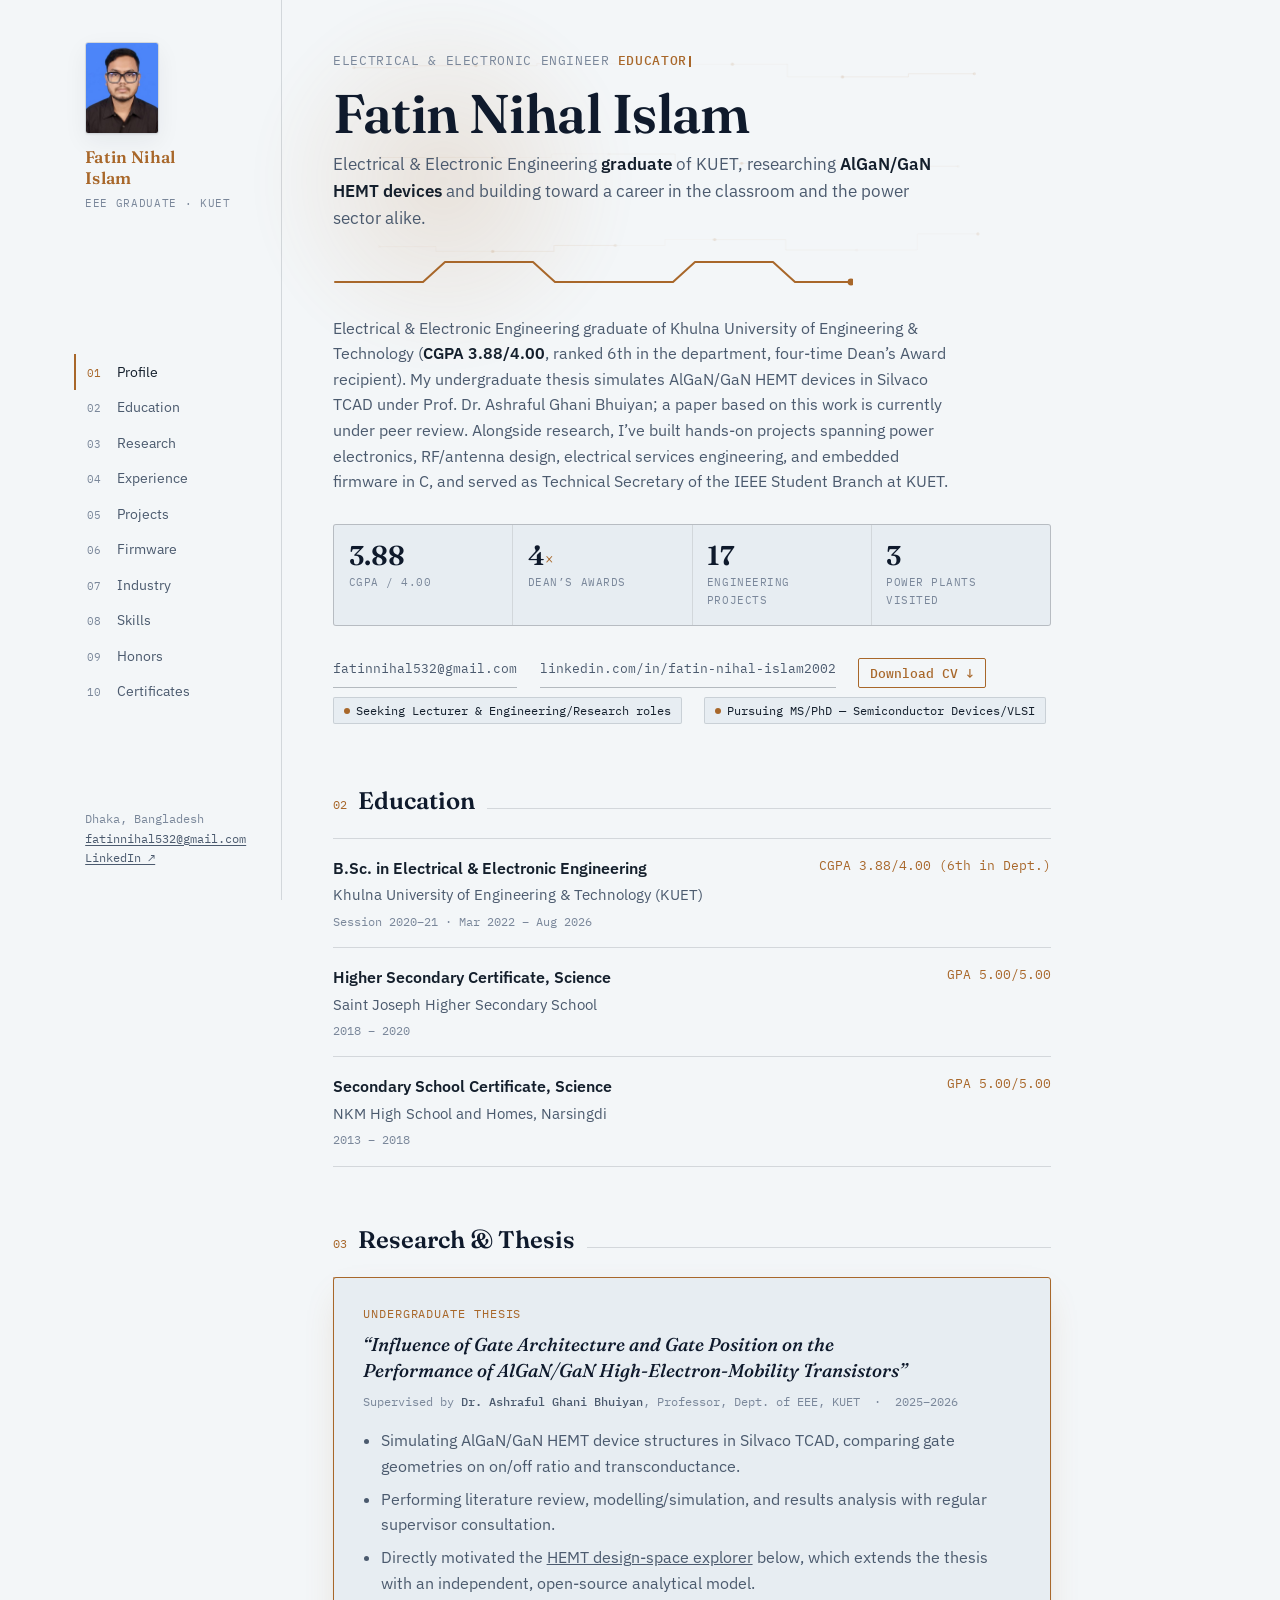
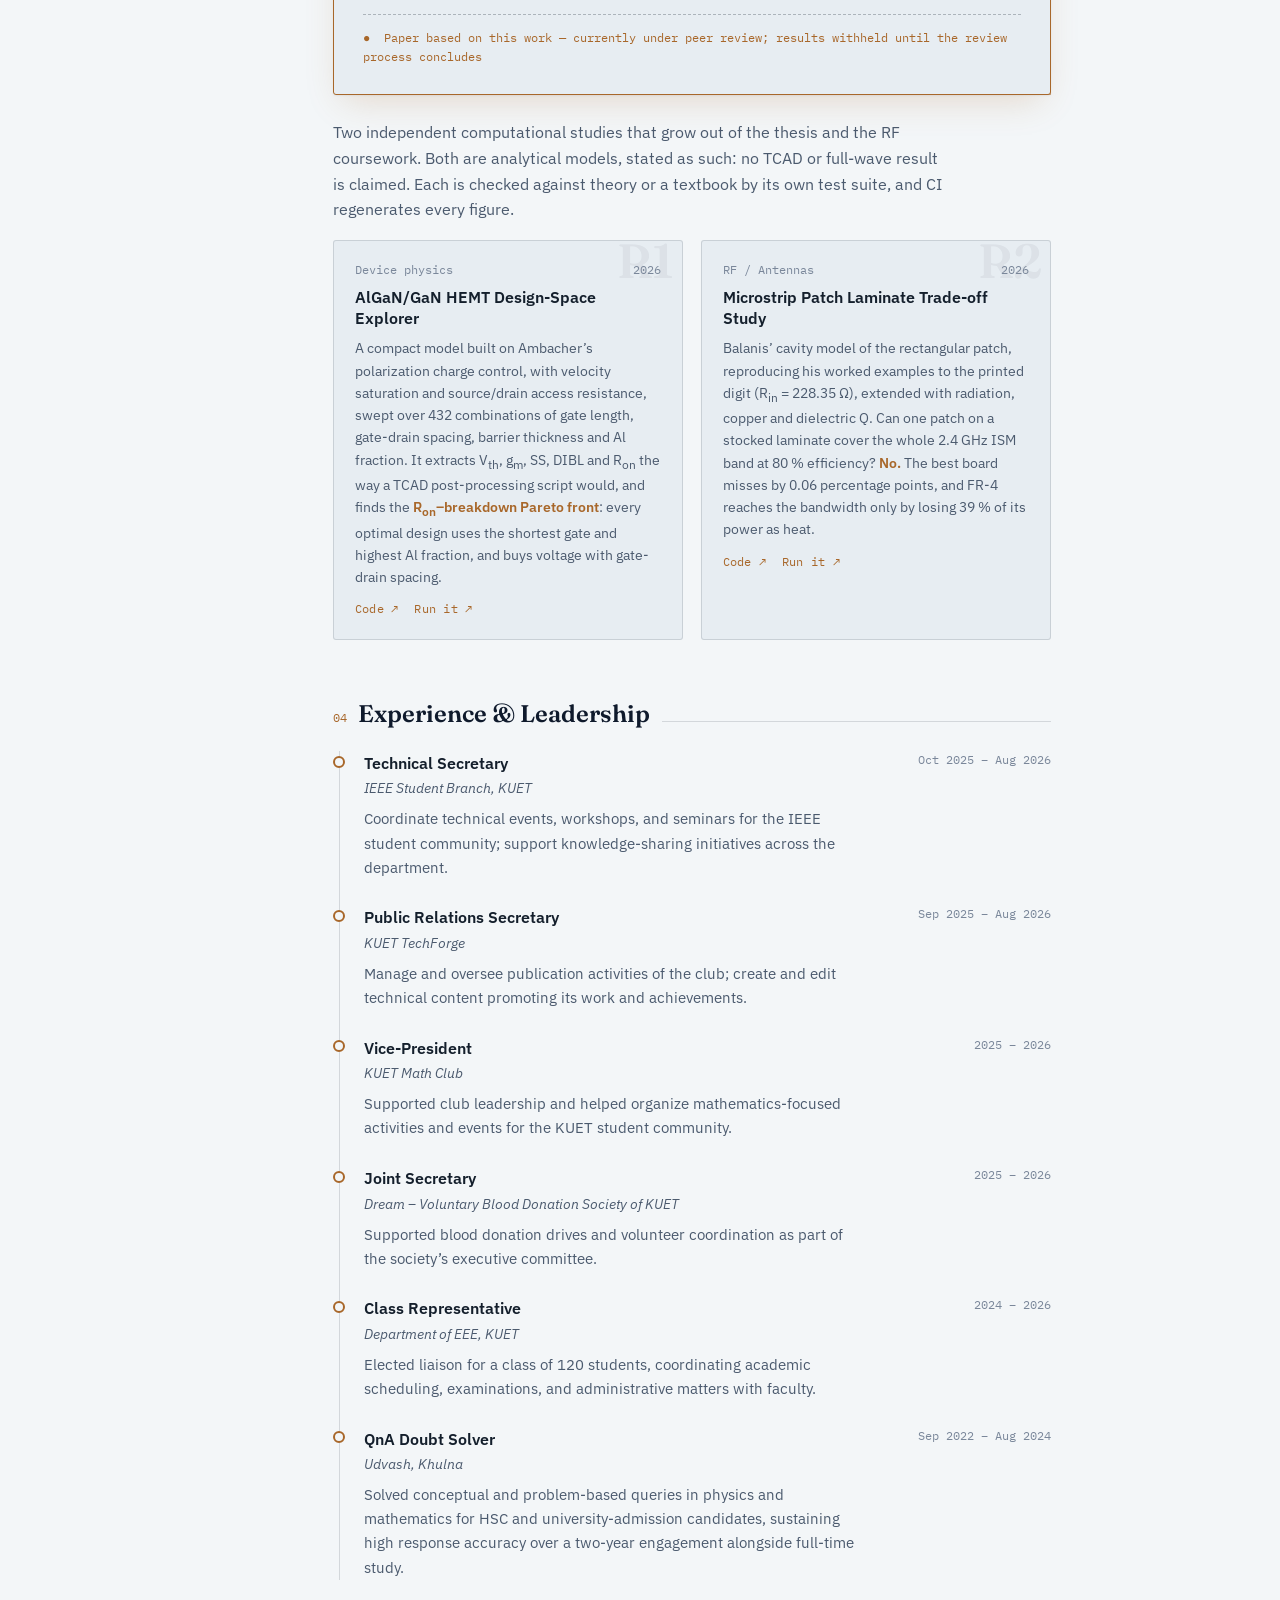
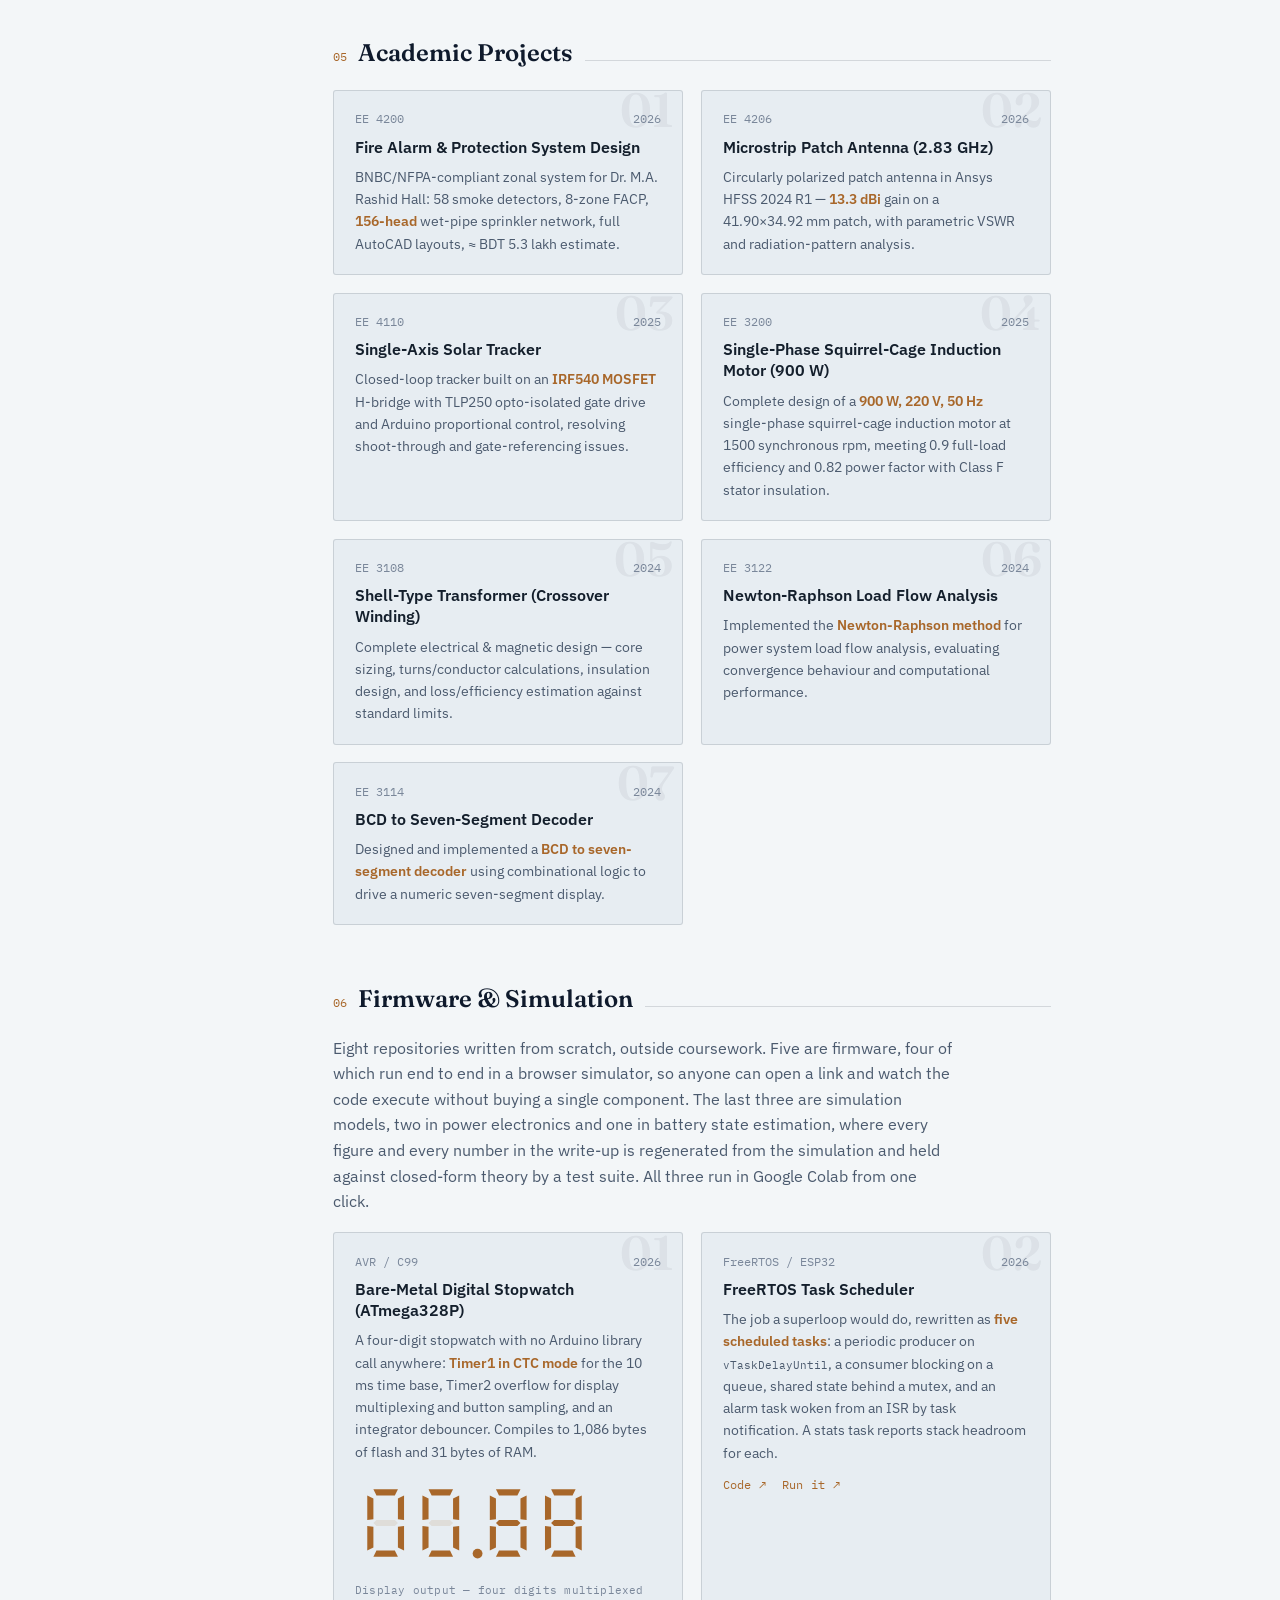
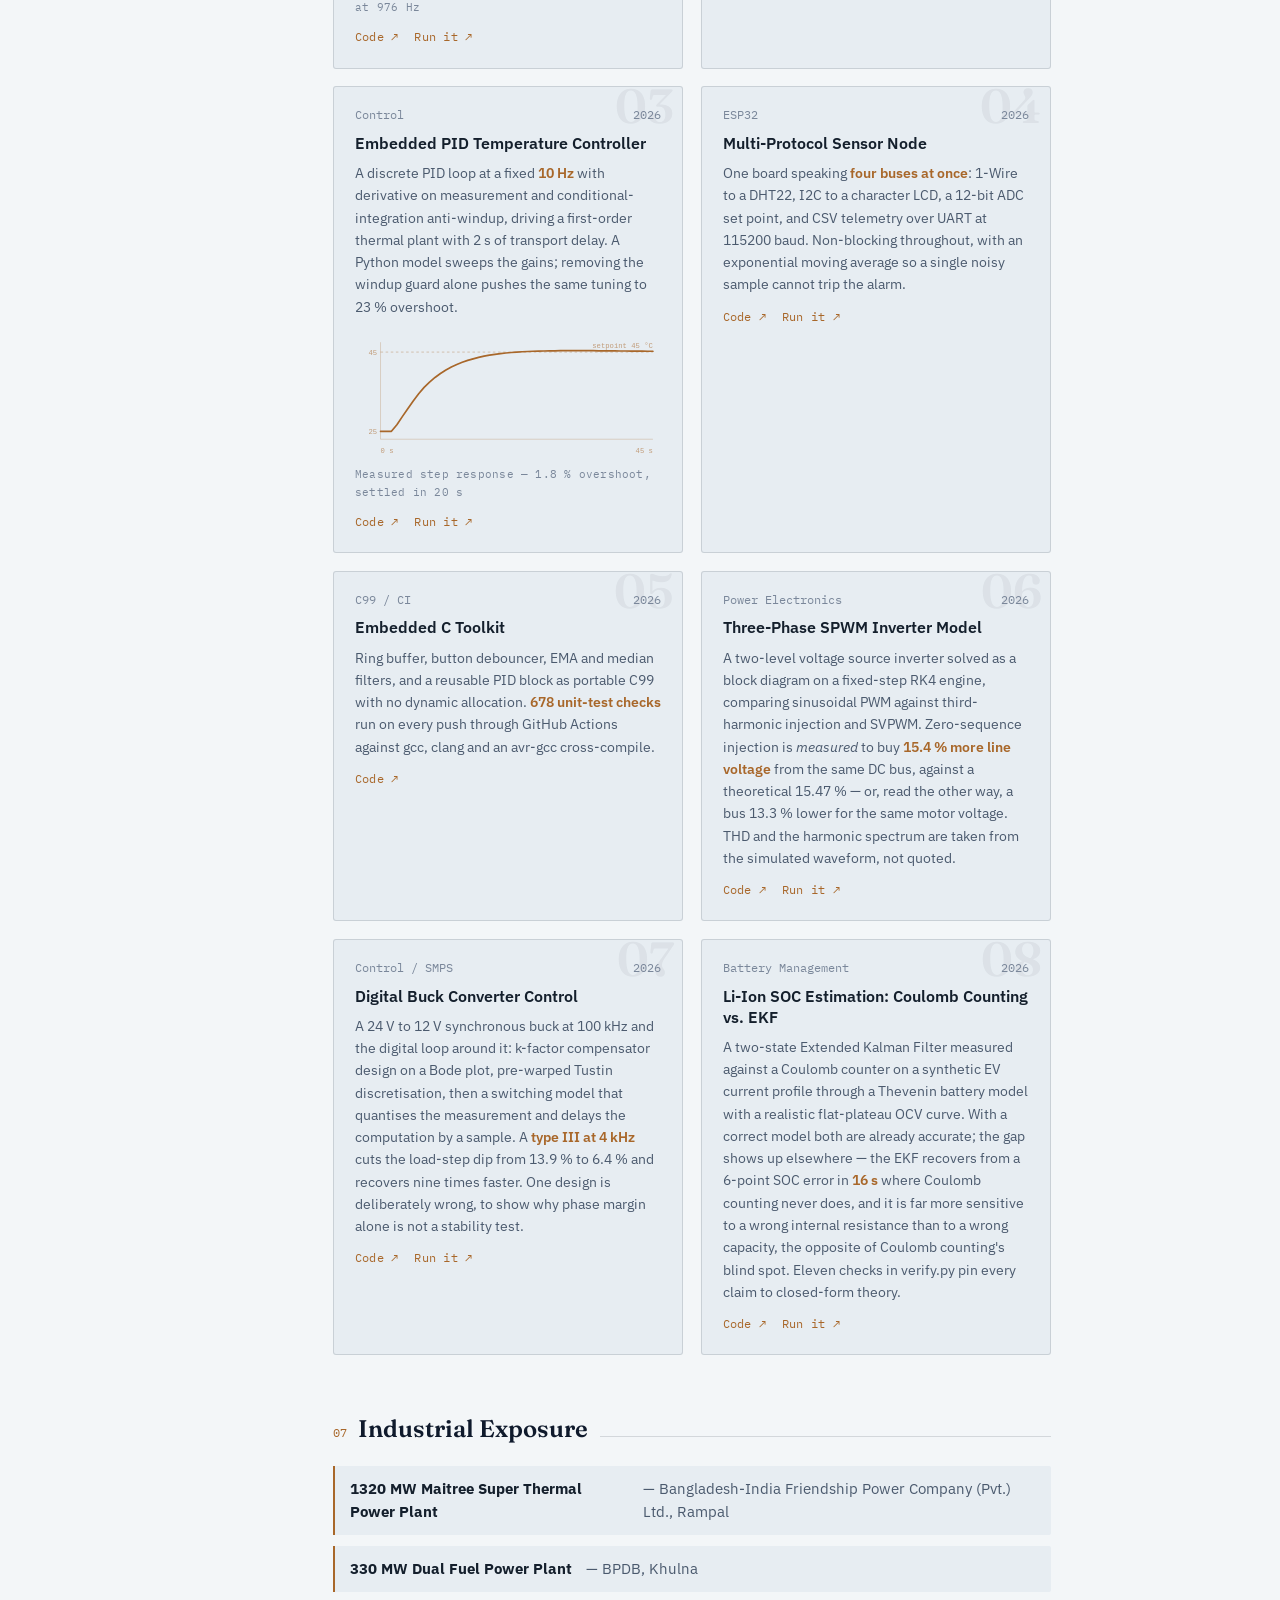
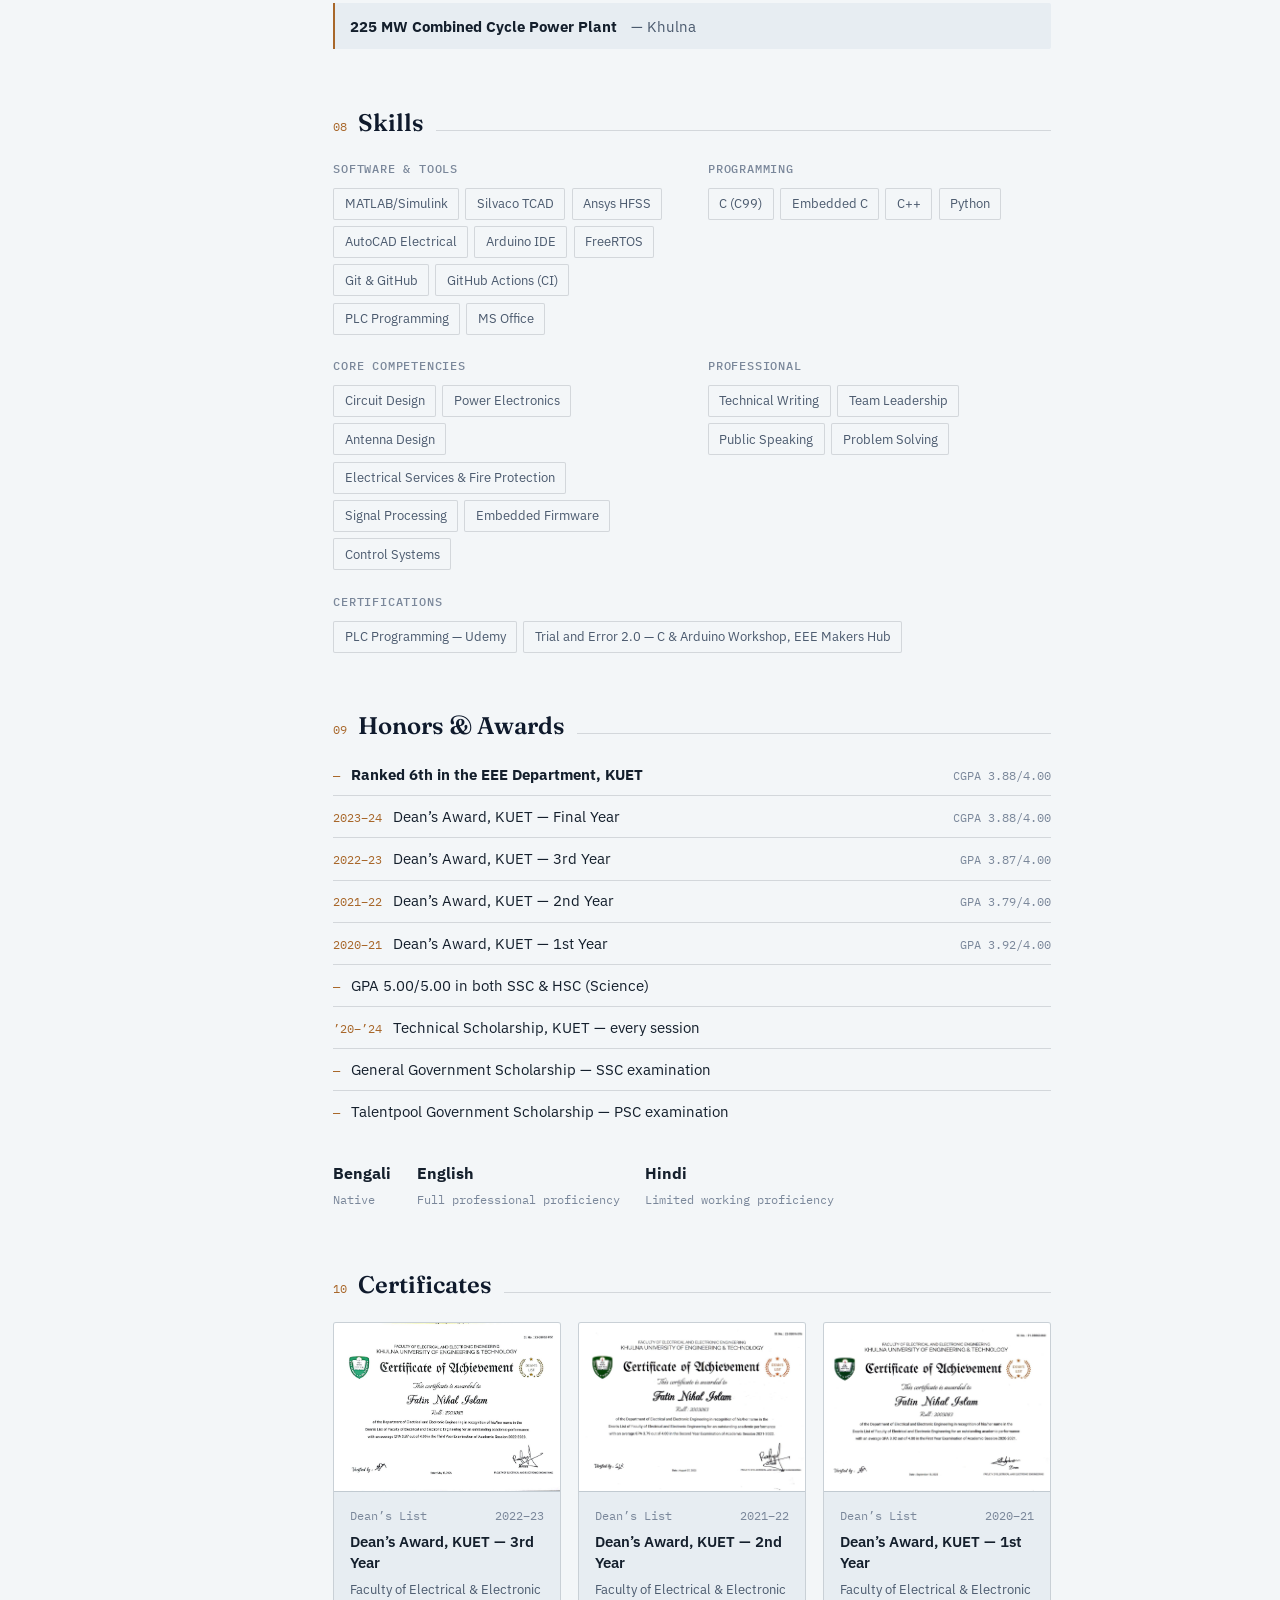
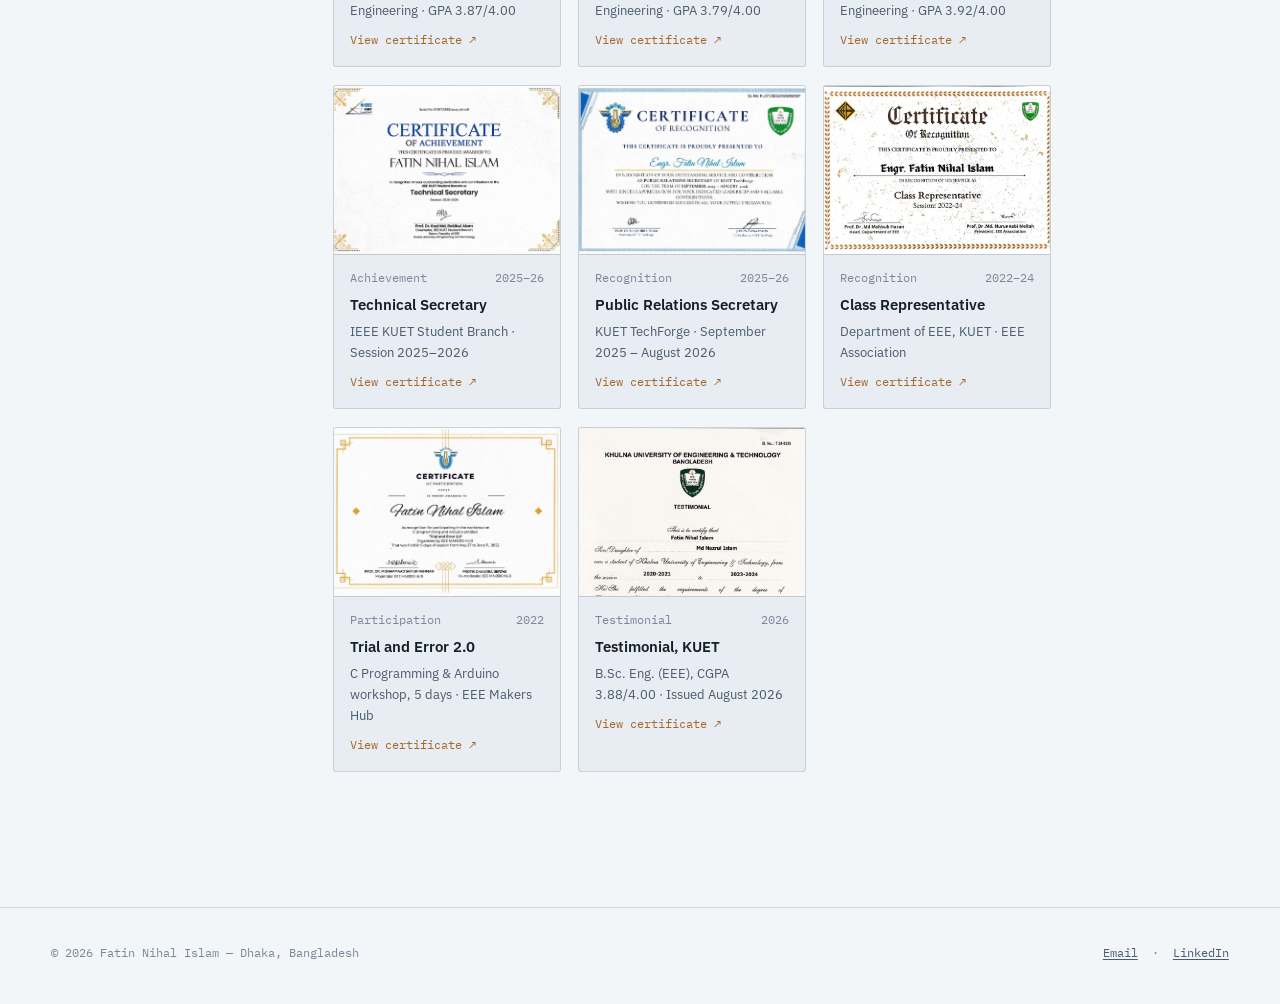
==== index.html @ 76b2b020 "Add files via upload" ====
<!DOCTYPE html>
<html lang="en">
<head>
<meta charset="utf-8">
<meta name="viewport" content="width=device-width, initial-scale=1">
<title>Fatin Nihal Islam</title>
<meta name="description" content="Fatin Nihal Islam — Electrical &amp; Electronic Engineering graduate, KUET. AlGaN/GaN HEMT research, power electronics and RF projects.">
<meta name="author" content="Fatin Nihal Islam">
<meta property="og:title" content="Fatin Nihal Islam">
<meta property="og:description" content="EEE graduate, KUET — AlGaN/GaN HEMT research, power electronics and RF projects.">
<meta property="og:type" content="profile">
<meta property="og:image" content="https://fatinnihal532-hub.github.io/assets/og-image.png">
<meta property="og:image:width" content="1200">
<meta property="og:image:height" content="630">
<meta property="og:url" content="https://fatinnihal532-hub.github.io/">
<meta name="twitter:card" content="summary_large_image">
<meta name="twitter:title" content="Fatin Nihal Islam">
<meta name="twitter:description" content="EEE graduate, KUET — AlGaN/GaN HEMT research, power electronics and RF projects.">
<meta name="twitter:image" content="https://fatinnihal532-hub.github.io/assets/og-image.png">
<link rel="icon" href="data:image/svg+xml,<svg xmlns='http://www.w3.org/2000/svg' viewBox='0 0 100 100'><text y='.9em' font-size='90'>%E2%9A%A1</text></svg>">
<style>*{margin:0;padding:0;box-sizing:border-box}</style>
</head>
<body>
<link rel="preconnect" href="https://fonts.googleapis.com">
<link rel="preconnect" href="https://fonts.gstatic.com" crossorigin>
<link href="https://fonts.googleapis.com/css2?family=Fraunces:ital,opsz,wght@0,9..144,400;0,9..144,500;0,9..144,600;1,9..144,500&family=IBM+Plex+Sans:wght@400;500;600;700&family=IBM+Plex+Mono:wght@400;500&display=swap" rel="stylesheet">

<style>
  :root{
    --paper:#F3F6F8;
    --panel:#E7EDF2;
    --panel-2:#DEE6EC;
    --ink:#141F2C;
    --ink-soft:#4B5A6E;
    --ink-faint:#7A879A;
    --navy:#16233D;
    --navy-deep:#0F1A2C;
    --copper:#A8672A;
    --copper-bright:#C98032;
    --line:rgba(20,32,44,0.14);
    --line-strong:rgba(20,32,44,0.28);
    --shadow: 0 1px 2px rgba(15,26,44,0.06), 0 8px 24px rgba(15,26,44,0.06);
    --font-display:'Fraunces', Georgia, 'Times New Roman', serif;
    --font-body:'IBM Plex Sans', -apple-system, 'Segoe UI', sans-serif;
    --font-mono:'IBM Plex Mono', 'SFMono-Regular', Consolas, monospace;
  }
  @media (prefers-color-scheme: dark){
    :root:not([data-theme="light"]){
      --paper:#0D1622;
      --panel:#152234;
      --panel-2:#1B2B41;
      --ink:#EBEFF4;
      --ink-soft:#AAB7C9;
      --ink-faint:#7C8AA0;
      --navy:#1E2E4A;
      --navy-deep:#0A1220;
      --copper:#DE9C4E;
      --copper-bright:#F0B268;
      --line:rgba(230,238,248,0.14);
      --line-strong:rgba(230,238,248,0.26);
      --shadow: 0 1px 2px rgba(0,0,0,0.3), 0 12px 32px rgba(0,0,0,0.35);
    }
  }
  :root[data-theme="dark"]{
    --paper:#0D1622;
    --panel:#152234;
    --panel-2:#1B2B41;
    --ink:#EBEFF4;
    --ink-soft:#AAB7C9;
    --ink-faint:#7C8AA0;
    --navy:#1E2E4A;
    --navy-deep:#0A1220;
    --copper:#DE9C4E;
    --copper-bright:#F0B268;
    --line:rgba(230,238,248,0.14);
    --line-strong:rgba(230,238,248,0.26);
    --shadow: 0 1px 2px rgba(0,0,0,0.3), 0 12px 32px rgba(0,0,0,0.35);
  }

  *{box-sizing:border-box;}
  html{scroll-behavior:smooth;}
  @media (prefers-reduced-motion: reduce){ html{scroll-behavior:auto;} }

  body{
    margin:0;
    background:var(--paper);
    color:var(--ink);
    font-family:var(--font-body);
    font-size:16px;
    line-height:1.6;
    -webkit-font-smoothing:antialiased;
  }

  a{color:inherit;}
  ::selection{ background:var(--copper); color:#fff; }

  .skip-link{
    position:absolute; left:-9999px; top:0; background:var(--navy); color:#fff;
    padding:.6rem 1rem; z-index:200; font-family:var(--font-mono); font-size:.85rem;
  }
  .skip-link:focus{ left:1rem; top:1rem; }

  :focus-visible{ outline:2px solid var(--copper); outline-offset:3px; border-radius:2px; }

  .layout{
    display:grid;
    grid-template-columns: 232px minmax(0,1fr);
    max-width:1180px;
    margin:0 auto;
  }

  /* ---------- Rail ---------- */
  .rail{
    position:sticky; top:0; align-self:start; height:100vh;
    padding:2.6rem 1.6rem 2rem 2.2rem;
    display:flex; flex-direction:column; justify-content:space-between;
    border-right:1px solid var(--line);
  }
  .rail-portrait{
    width:74px; height:92px; object-fit:cover; display:block;
    border-radius:3px; margin-bottom:.85rem;
    border:1px solid var(--line); box-shadow:var(--shadow);
  }
  @media (max-width: 880px){ .rail-portrait{ width:58px; height:72px; margin-bottom:.6rem; } }
  .rail-top .mark{
    font-family:var(--font-display); font-weight:600; font-size:1.05rem;
    color:var(--copper); letter-spacing:.01em; line-height:1.25;
  }
  :root[data-theme="dark"] .rail-top .mark, @media (prefers-color-scheme:dark){ }
  .rail-top .mark span{ color: var(--copper); }
  .rail-top .role{
    margin-top:.35rem; font-family:var(--font-mono); font-size:.68rem;
    letter-spacing:.06em; text-transform:uppercase; color:var(--ink-faint);
  }

  .rail-nav{ margin-top:2.6rem; }
  .rail-nav ol{ list-style:none; margin:0; padding:0; }
  .rail-nav li{ margin:0; }
  .rail-nav a{
    display:flex; align-items:baseline; gap:.6rem;
    padding:.42rem 0; text-decoration:none;
    font-size:.86rem; color:var(--ink-soft);
    border-left:2px solid transparent; padding-left:.7rem; margin-left:-.72rem;
    transition:color .15s ease, border-color .15s ease;
  }
  .rail-nav a .pin{
    font-family:var(--font-mono); font-size:.7rem; color:var(--ink-faint);
    min-width:1.3rem;
  }
  .rail-nav a:hover, .rail-nav a.active{ color:var(--ink); border-left-color:var(--copper); }
  .rail-nav a.active .pin{ color:var(--copper); }

  .rail-bottom{ font-family:var(--font-mono); font-size:.72rem; color:var(--ink-faint); line-height:1.7; }
  .rail-bottom a{ color:var(--ink-soft); text-decoration:underline; text-underline-offset:2px; }
  .rail-bottom a:hover{ color:var(--copper); }

  @media (max-width: 880px){
    .layout{ grid-template-columns: 1fr; }
    .rail{
      position:relative; height:auto; border-right:none; border-bottom:1px solid var(--line);
      padding:1.6rem 1.4rem;
    }
    .rail-nav{ margin-top:1.4rem; }
    .rail-nav ol{ display:flex; flex-wrap:wrap; gap:.2rem 1rem; }
    .rail-nav a{ padding-left:0; margin-left:0; border-left:none; border-bottom:2px solid transparent; }
    .rail-nav a:hover, .rail-nav a.active{ border-bottom-color:var(--copper); }
    .rail-bottom{ display:none; }
  }

  /* ---------- Main ---------- */
  main{ padding:3.2rem clamp(1.4rem, 4vw, 3.4rem) 5rem; max-width:820px; }

  .hero{ margin-bottom:3.6rem; }
  .hero h1{
    font-family:var(--font-display); font-weight:600; font-size:clamp(2.4rem, 5vw, 3.4rem);
    line-height:1.04; margin:0 0 .5rem; letter-spacing:-.01em; text-wrap:balance;
    color:var(--navy-deep);
  }
  :root[data-theme="dark"] .hero h1{ color:var(--ink); }
  @media (prefers-color-scheme: dark){ :root:not([data-theme="light"]) .hero h1{ color:var(--ink); } }

  .hero .tagline{
    font-size:1.06rem; color:var(--ink-soft); max-width:38rem; margin:0 0 1.5rem;
  }
  .hero .tagline strong{ color:var(--ink); font-weight:600; }

  .trace{ width:100%; max-width:520px; height:34px; display:block; margin:0 0 1.6rem; }
  .trace path{
    fill:none; stroke:var(--copper); stroke-width:2; stroke-linecap:round; stroke-linejoin:round;
    stroke-dasharray:620; stroke-dashoffset:620;
    animation: draw 1.4s ease-out .15s forwards;
  }
  .trace circle{ fill:var(--copper); opacity:0; animation: dot .3s ease-out 1.4s forwards; }
  @media (prefers-reduced-motion: reduce){
    .trace path{ animation:none; stroke-dashoffset:0; }
    .trace circle{ animation:none; opacity:1; }
  }
  @keyframes draw{ to{ stroke-dashoffset:0; } }
  @keyframes dot{ to{ opacity:1; } }

  .hero-meta{
    display:flex; flex-wrap:wrap; gap:.55rem 1.4rem;
    font-family:var(--font-mono); font-size:.82rem; color:var(--ink-soft);
  }
  .hero-meta a{ text-decoration:none; border-bottom:1px solid var(--line-strong); padding-bottom:1px; }
  .hero-meta a:hover{ color:var(--copper); border-color:var(--copper); }
  .hero-meta .goal{
    display:inline-flex; align-items:center; gap:.4rem; padding:.18rem .6rem;
    background:var(--panel); border:1px solid var(--line); border-radius:2px;
    color:var(--ink); font-size:.76rem;
  }
  .hero-meta .goal::before{ content:""; width:6px; height:6px; background:var(--copper); border-radius:50%; }
  .hero-meta .cv-link{
    border:1px solid var(--copper); border-radius:2px; padding:.22rem .7rem;
    color:var(--copper); font-weight:500;
  }
  .hero-meta .cv-link:hover{ background:var(--copper); color:var(--paper); }

  section{ margin-bottom:3.4rem; scroll-margin-top:2rem; }

  .sec-head{
    display:flex; align-items:baseline; gap:.7rem; margin-bottom:1.1rem;
  }
  .sec-head .num{
    font-family:var(--font-mono); font-size:.78rem; color:var(--copper);
  }
  .sec-head h2{
    font-family:var(--font-display); font-weight:600; font-size:1.5rem; margin:0;
    color:var(--navy-deep); text-wrap:balance;
  }
  :root[data-theme="dark"] .sec-head h2{ color:var(--ink); }
  @media (prefers-color-scheme: dark){ :root:not([data-theme="light"]) .sec-head h2{ color:var(--ink); } }
  .sec-head .rule{ flex:1; height:1px; background:var(--line); }

  .lede{ max-width:62ch; color:var(--ink-soft); }
  .lede strong{ color:var(--ink); font-weight:600; }

  /* Education */
  .edu-item{
    display:grid; grid-template-columns: 1fr auto; gap:.4rem 1rem;
    padding:1rem 0; border-top:1px solid var(--line);
  }
  .edu-item:last-child{ border-bottom:1px solid var(--line); }
  .edu-item h3{ margin:0; font-size:1.02rem; font-weight:600; }
  .edu-item .inst{ color:var(--ink-soft); font-size:.92rem; margin-top:.15rem; }
  .edu-item .stat{
    font-family:var(--font-mono); font-size:.84rem; color:var(--copper);
    font-variant-numeric:tabular-nums; text-align:right; white-space:nowrap;
  }
  .edu-item .when{
    font-family:var(--font-mono); font-size:.76rem; color:var(--ink-faint);
    grid-column:1/-1; margin-top:-.1rem;
  }

  /* Research feature */
  .research-card{
    position:relative; background:var(--panel); border:1px solid var(--copper);
    border-radius:3px; padding:1.7rem 1.8rem; box-shadow:0 1px 2px rgba(15,26,44,0.06), 0 14px 34px -10px rgba(168,103,42,.22);
    margin-bottom:.2rem;
  }
  .research-card::before, .research-card::after{
    content:""; position:absolute; width:12px; height:12px; border:1.5px solid var(--copper);
    opacity:.55;
  }
  .research-card::before{ top:-1px; left:-1px; border-right:none; border-bottom:none; }
  .research-card::after{ bottom:-1px; right:-1px; border-left:none; border-top:none; }
  .research-card .rc-eyebrow{
    font-family:var(--font-mono); font-size:.72rem; letter-spacing:.08em; text-transform:uppercase;
    color:var(--copper); margin-bottom:.55rem;
  }
  .research-card .rc-title{
    font-family:var(--font-display); font-style:italic; font-weight:500; font-size:1.16rem;
    line-height:1.4; color:var(--navy-deep); margin:0 0 .5rem; text-wrap:balance;
  }
  :root[data-theme="dark"] .research-card .rc-title{ color:var(--ink); }
  @media (prefers-color-scheme: dark){ :root:not([data-theme="light"]) .research-card .rc-title{ color:var(--ink); } }
  .research-card .rc-meta{
    font-family:var(--font-mono); font-size:.78rem; color:var(--ink-faint); margin-bottom:1rem;
  }
  .research-card .rc-meta b{ color:var(--ink-soft); font-weight:500; }
  .research-card ul{ margin:0; padding-left:1.1rem; color:var(--ink-soft); }
  .research-card li{ margin-bottom:.45rem; }
  .research-card li:last-child{ margin-bottom:0; }
  .research-card .paper-tag{
    display:inline-flex; align-items:center; gap:.4rem; margin-top:1.1rem;
    font-family:var(--font-mono); font-size:.76rem; color:var(--copper);
    border-top:1px dashed var(--line-strong); padding-top:.8rem; width:100%;
  }

  /* Timeline (experience/leadership) */
  .timeline{ border-left:1px solid var(--line); margin-left:.35rem; padding-left:1.5rem; }
  .tl-item{ position:relative; padding-bottom:1.6rem; }
  .tl-item:last-child{ padding-bottom:0; }
  .tl-item::before{
    content:""; position:absolute; left:-1.94rem; top:.3rem; width:8px; height:8px;
    border-radius:50%; background:var(--paper); border:2px solid var(--copper);
  }
  .tl-item h3{ margin:0; font-size:1rem; font-weight:600; }
  .tl-item .org{ font-size:.9rem; color:var(--ink-soft); font-style:italic; }
  .tl-item .when{ font-family:var(--font-mono); font-size:.74rem; color:var(--ink-faint); float:right; }
  .tl-item p{ margin:.5rem 0 0; color:var(--ink-soft); font-size:.94rem; max-width:56ch; }

  /* Projects */
  .grid-2{ display:grid; grid-template-columns:repeat(2,1fr); gap:1.1rem; }
  @media (max-width:640px){ .grid-2{ grid-template-columns:1fr; } }
  .proj{
    border:1px solid var(--line); border-radius:3px; padding:1.2rem 1.3rem;
    background:var(--panel); transition:border-color .15s ease, transform .15s ease;
  }
  .proj:hover{ border-color:var(--copper); transform:translateY(-2px); }
  .proj .code{
    font-family:var(--font-mono); font-size:.72rem; color:var(--ink-faint);
    display:flex; justify-content:space-between; margin-bottom:.5rem;
  }
  .proj h3{ margin:0 0 .5rem; font-size:.98rem; font-weight:600; line-height:1.35; }
  .proj p{ margin:0; font-size:.87rem; color:var(--ink-soft); }
  .proj .spec{ color:var(--copper); font-weight:600; }
  .proj .fig{ margin:.9rem 0 .2rem; color:var(--copper); }
  .proj .fig svg{ width:100%; height:auto; }
  .proj .fig figcaption{
    margin-top:.4rem; font-family:var(--font-mono); font-size:.68rem;
    letter-spacing:.02em; color:var(--ink-faint);
  }
  .proj .links{ margin-top:.75rem; display:flex; flex-wrap:wrap; gap:1rem; }
  .proj .links a{
    font-family:var(--font-mono); font-size:.74rem; letter-spacing:.02em;
    color:var(--copper); text-decoration:none; border-bottom:1px solid transparent;
  }
  .proj .links a:hover{ border-bottom-color:var(--copper); }
  .proj code{ font-family:var(--font-mono); font-size:.82em; }

  /* Industry list */
  .plant-list{ list-style:none; margin:0; padding:0; display:grid; gap:.7rem; }
  .plant-list li{
    display:flex; gap:.9rem; align-items:baseline; padding:.7rem .9rem;
    background:var(--panel); border-left:2px solid var(--copper); border-radius:0 2px 2px 0;
    font-size:.92rem;
  }
  .plant-list b{ color:var(--ink); }
  .plant-list span{ color:var(--ink-soft); }

  /* Skills */
  .skill-groups{ display:grid; grid-template-columns:repeat(2,1fr); gap:1.4rem 2rem; }
  @media (max-width:640px){ .skill-groups{ grid-template-columns:1fr; } }
  .skill-group h4{
    font-family:var(--font-mono); text-transform:uppercase; letter-spacing:.07em;
    font-size:.72rem; color:var(--ink-faint); margin:0 0 .6rem; font-weight:500;
  }
  .chips{ display:flex; flex-wrap:wrap; gap:.4rem; }
  .chip{
    font-size:.82rem; padding:.28rem .65rem; border:1px solid var(--line);
    border-radius:2px; color:var(--ink-soft); background:var(--paper);
  }

  /* Honors */
  .honors{ list-style:none; margin:0; padding:0; display:grid; gap:.55rem; }
  .honors li{
    display:grid; grid-template-columns:auto 1fr auto; gap:.7rem; align-items:baseline;
    font-size:.92rem; padding-bottom:.55rem; border-bottom:1px solid var(--line);
  }
  .honors li:last-child{ border-bottom:none; }
  .honors .yr{ font-family:var(--font-mono); font-size:.78rem; color:var(--copper); font-variant-numeric:tabular-nums; }
  .honors .stat{ font-family:var(--font-mono); font-size:.78rem; color:var(--ink-faint); text-align:right; white-space:nowrap; }

  /* Certificates */
  .certs{ display:grid; grid-template-columns:repeat(3,1fr); gap:1.1rem; }
  @media (max-width:900px){ .certs{ grid-template-columns:repeat(2,1fr); } }
  @media (max-width:560px){ .certs{ grid-template-columns:1fr; } }
  .cert{
    display:block; border:1px solid var(--line); border-radius:3px; overflow:hidden;
    background:var(--panel); color:inherit; text-decoration:none;
    transition:border-color .15s ease, transform .15s ease;
  }
  .cert:hover{ border-color:var(--copper); transform:translateY(-2px); }
  .cert-img{ display:block; background:var(--panel-2); border-bottom:1px solid var(--line); }
  .cert-img img{ display:block; width:100%; height:168px; object-fit:cover; object-position:top center; }
  .cert-body{ padding:.9rem 1rem 1.05rem; }
  .cert .code{
    font-family:var(--font-mono); font-size:.72rem; color:var(--ink-faint);
    display:flex; justify-content:space-between; gap:.6rem; margin-bottom:.45rem;
  }
  .cert h3{ margin:0 0 .35rem; font-size:.94rem; font-weight:600; line-height:1.35; }
  .cert p{ margin:0; font-size:.82rem; color:var(--ink-soft); }
  .cert .view{ display:block; margin-top:.65rem; font-family:var(--font-mono); font-size:.72rem; color:var(--copper); }

  .langs{ display:flex; flex-wrap:wrap; gap:1.6rem; }
  .langs .lg b{ display:block; font-size:.98rem; }
  .langs .lg span{ font-family:var(--font-mono); font-size:.76rem; color:var(--ink-faint); }

  footer{
    border-top:1px solid var(--line); padding:2.2rem clamp(1.4rem,4vw,3.4rem) 2.6rem;
    display:flex; flex-wrap:wrap; justify-content:space-between; gap:1rem;
    font-family:var(--font-mono); font-size:.78rem; color:var(--ink-faint);
  }
  footer a{ color:var(--ink-soft); text-decoration:underline; text-underline-offset:2px; }
  footer a:hover{ color:var(--copper); }

  /* ---------- Eyebrow / rotating role ---------- */
  .eyebrow{
    display:flex; align-items:center; gap:.5rem; margin:0 0 .9rem;
    font-family:var(--font-mono); font-size:.8rem; letter-spacing:.05em;
    text-transform:uppercase; color:var(--ink-faint);
  }
  .eyebrow .role-word{
    color:var(--copper); font-weight:500; position:relative; min-width:6.5ch; display:inline-block;
  }
  .eyebrow .role-word::after{
    content:""; display:inline-block; width:2px; height:.9em; background:var(--copper);
    margin-left:2px; vertical-align:-2px; animation:blink 1s step-end infinite;
  }
  @media (prefers-reduced-motion: reduce){ .eyebrow .role-word::after{ animation:none; } }
  @keyframes blink{ 50%{ opacity:0; } }

  /* ---------- Hero ambient glow ---------- */
  .hero{ position:relative; }
  .hero::before{
    content:""; position:absolute; top:-60px; left:-80px; width:380px; height:380px;
    background:radial-gradient(circle, var(--copper) 0%, transparent 68%);
    opacity:.14; filter:blur(20px); z-index:-1; pointer-events:none;
    animation: pulse-glow 7s ease-in-out infinite;
  }
  @keyframes pulse-glow{ 0%,100%{ opacity:.11; transform:scale(1); } 50%{ opacity:.19; transform:scale(1.06); } }
  @media (prefers-reduced-motion: reduce){ .hero::before{ animation:none; opacity:.13; } }
  .hero-canvas{
    position:absolute; inset:-1.5rem -1.5rem auto -1.5rem; height:260px; z-index:-1;
    opacity:.5; pointer-events:none;
  }
  @media (max-width:640px){ .hero-canvas{ display:none; } }
  @media (max-width:640px){ .eyebrow{ font-size:.68rem; flex-wrap:wrap; row-gap:.2rem; } }

  /* ---------- Stat strip ---------- */
  .stats{
    display:grid; grid-template-columns:repeat(4,1fr); gap:1px;
    background:var(--line); border:1px solid var(--line); border-radius:3px;
    margin:1.8rem 0 2rem; overflow:hidden;
  }
  @media (max-width:640px){ .stats{ grid-template-columns:repeat(2,1fr); } }
  .stat-tile{
    background:var(--panel); padding:1rem .9rem; text-align:left;
  }
  .stat-num{
    display:block; font-family:var(--font-display); font-weight:600; font-size:1.7rem;
    color:var(--navy-deep); line-height:1.1; font-variant-numeric:tabular-nums;
  }
  :root[data-theme="dark"] .stat-num{ color:var(--ink); }
  @media (prefers-color-scheme: dark){ :root:not([data-theme="light"]) .stat-num{ color:var(--ink); } }
  .stat-num .unit{ font-size:1.05rem; color:var(--copper); font-weight:500; }
  .stat-label{
    display:block; margin-top:.25rem; font-family:var(--font-mono); font-size:.68rem;
    letter-spacing:.05em; text-transform:uppercase; color:var(--ink-faint);
  }

  /* ---------- Scroll reveal ---------- */
  .reveal{ opacity:0; transform:translateY(16px); transition:opacity .65s ease, transform .65s ease; }
  .reveal.in-view{ opacity:1; transform:none; }
  @media (prefers-reduced-motion: reduce){ .reveal{ opacity:1; transform:none; transition:none; } }

  /* ---------- Project ghost numerals + richer hover ---------- */
  .proj{ position:relative; overflow:hidden; }
  .proj::before{
    content:attr(data-index); position:absolute; right:.5rem; top:-.3rem;
    font-family:var(--font-display); font-weight:600; font-size:3rem; line-height:1;
    color:var(--ink); opacity:.05; pointer-events:none; z-index:0;
  }
  .proj .code, .proj h3, .proj p{ position:relative; z-index:1; }
  .proj{ transition:border-color .2s ease, transform .2s ease, box-shadow .2s ease; }
  .proj:hover{
    border-color:var(--copper); transform:translateY(-4px);
    box-shadow:0 14px 30px -12px rgba(168,103,42,.4);
  }
  :root[data-theme="dark"] .proj:hover{ box-shadow:0 14px 30px -12px rgba(222,156,78,.35); }
  @media (prefers-color-scheme: dark){ :root:not([data-theme="light"]) .proj:hover{ box-shadow:0 14px 30px -12px rgba(222,156,78,.35); } }

  /* ---------- Research card hover ---------- */
  .research-card{ transition:transform .25s ease, box-shadow .25s ease; }
  .research-card:hover{ transform:translateY(-3px); box-shadow:0 16px 34px -14px rgba(168,103,42,.38); }

</style>

<a class="skip-link" href="#profile">Skip to content</a>

<div class="layout">
  <aside class="rail">
    <div class="rail-top">
      <img class="rail-portrait" src="[data-uri]" alt="Portrait of Fatin Nihal Islam">
      <div class="mark">Fatin Nihal<br><span>Islam</span></div>
      <div class="role">EEE Graduate · KUET</div>
    </div>
    <nav class="rail-nav" aria-label="Section navigation">
      <ol>
        <li><a href="#profile"><span class="pin">01</span>Profile</a></li>
        <li><a href="#education"><span class="pin">02</span>Education</a></li>
        <li><a href="#research"><span class="pin">03</span>Research</a></li>
        <li><a href="#experience"><span class="pin">04</span>Experience</a></li>
        <li><a href="#projects"><span class="pin">05</span>Projects</a></li>
        <li><a href="#firmware"><span class="pin">06</span>Firmware</a></li>
        <li><a href="#industry"><span class="pin">07</span>Industry</a></li>
        <li><a href="#skills"><span class="pin">08</span>Skills</a></li>
        <li><a href="#honors"><span class="pin">09</span>Honors</a></li>
        <li><a href="#certificates"><span class="pin">10</span>Certificates</a></li>
      </ol>
    </nav>
    <div class="rail-bottom">
      Dhaka, Bangladesh<br>
      <a href="mailto:fatinnihal532@gmail.com">fatinnihal532@gmail.com</a><br>
      <a href="https://linkedin.com/in/fatin-nihal-islam2002" target="_blank" rel="noopener">LinkedIn ↗</a>
    </div>
  </aside>

  <main>
    <section class="hero" id="profile">
      <canvas class="hero-canvas" id="heroCanvas" aria-hidden="true"></canvas>
      <p class="eyebrow">Electrical &amp; Electronic Engineer <span class="role-word" id="roleWord">Researcher</span></p>
      <h1>Fatin Nihal Islam</h1>
      <p class="tagline">Electrical &amp; Electronic Engineering <strong>graduate</strong> of KUET, researching <strong>AlGaN/GaN HEMT devices</strong> and building toward a career in the classroom and the power sector alike.</p>

      <svg class="trace" viewBox="0 0 520 34" aria-hidden="true">
        <path d="M2 26 L90 26 L112 6 L200 6 L222 26 L340 26 L362 6 L440 6 L462 26 L518 26" />
        <circle cx="518" cy="26" r="3.4"></circle>
      </svg>

      <p class="lede">Electrical &amp; Electronic Engineering graduate of Khulna University of Engineering &amp; Technology (<strong>CGPA 3.88/4.00</strong>, ranked 6th in the department, four-time Dean&rsquo;s Award recipient). My undergraduate thesis simulates AlGaN/GaN HEMT devices in Silvaco TCAD under Prof. Dr. Ashraful Ghani Bhuiyan; a paper based on this work is currently under peer review. Alongside research, I&rsquo;ve built hands-on projects spanning power electronics, RF/antenna design, electrical services engineering, and embedded firmware in C, and served as Technical Secretary of the IEEE Student Branch at KUET.</p>

      <div class="stats" id="statsStrip">
        <div class="stat-tile"><span class="stat-num" data-target="3.88" data-decimals="2">0</span><span class="stat-label">CGPA / 4.00</span></div>
        <div class="stat-tile"><span class="stat-num"><span data-target="4" data-decimals="0">0</span><span class="unit">&times;</span></span><span class="stat-label">Dean&rsquo;s Awards</span></div>
        <div class="stat-tile"><span class="stat-num" data-target="17" data-decimals="0">0</span><span class="stat-label">Engineering Projects</span></div>
        <div class="stat-tile"><span class="stat-num" data-target="3" data-decimals="0">0</span><span class="stat-label">Power Plants Visited</span></div>
      </div>

      <div class="hero-meta">
        <a href="mailto:fatinnihal532@gmail.com">fatinnihal532@gmail.com</a>
        <a href="https://linkedin.com/in/fatin-nihal-islam2002" target="_blank" rel="noopener">linkedin.com/in/fatin-nihal-islam2002</a>
        <a href="assets/Fatin_Nihal_Islam_CV.pdf" target="_blank" rel="noopener" class="cv-link">Download CV &#8595;</a>
        <span class="goal">Seeking Lecturer &amp; Engineering/Research roles</span>
        <span class="goal">Pursuing MS/PhD — Semiconductor Devices/VLSI</span>
      </div>
    </section>

    <section id="education" class="reveal">
      <div class="sec-head"><span class="num">02</span><h2>Education</h2><span class="rule"></span></div>

      <div class="edu-item">
        <div>
          <h3>B.Sc. in Electrical &amp; Electronic Engineering</h3>
          <div class="inst">Khulna University of Engineering &amp; Technology (KUET)</div>
        </div>
        <div class="stat">CGPA 3.88/4.00 (6th in Dept.)</div>
        <div class="when">Session 2020&ndash;21 &middot; Mar 2022 &ndash; Aug 2026</div>
      </div>
      <div class="edu-item">
        <div>
          <h3>Higher Secondary Certificate, Science</h3>
          <div class="inst">Saint Joseph Higher Secondary School</div>
        </div>
        <div class="stat">GPA 5.00/5.00</div>
        <div class="when">2018 &ndash; 2020</div>
      </div>
      <div class="edu-item">
        <div>
          <h3>Secondary School Certificate, Science</h3>
          <div class="inst">NKM High School and Homes, Narsingdi</div>
        </div>
        <div class="stat">GPA 5.00/5.00</div>
        <div class="when">2013 &ndash; 2018</div>
      </div>
    </section>

    <section id="research" class="reveal">
      <div class="sec-head"><span class="num">03</span><h2>Research &amp; Thesis</h2><span class="rule"></span></div>

      <div class="research-card">
        <div class="rc-eyebrow">Undergraduate Thesis</div>
        <p class="rc-title">&ldquo;Influence of Gate Architecture and Gate Position on the Performance of AlGaN/GaN High-Electron-Mobility Transistors&rdquo;</p>
        <div class="rc-meta">Supervised by <b>Dr. Ashraful Ghani Bhuiyan</b>, Professor, Dept. of EEE, KUET &nbsp;&middot;&nbsp; 2025&ndash;2026</div>
        <ul>
          <li>Simulating AlGaN/GaN HEMT device structures in Silvaco TCAD, comparing gate geometries on on/off ratio and transconductance.</li>
          <li>Performing literature review, modelling/simulation, and results analysis with regular supervisor consultation.</li>
          <li>Directly motivated the <a href="#project-hemt-dse">HEMT design-space explorer</a> below, which extends the thesis with an independent, open-source analytical model.</li>
        </ul>
        <div class="paper-tag">&#9679;&nbsp; Paper based on this work &mdash; currently under peer review; results withheld until the review process concludes</div>
      </div>

      <p class="lede" style="margin:1.6rem 0 1.1rem">Two independent computational studies that grow out of the thesis and the RF coursework. Both are analytical models, stated as such: no TCAD or full-wave result is claimed. Each is checked against theory or a textbook by its own test suite, and CI regenerates every figure.</p>

      <div class="grid-2">
        <div class="proj" data-index="R1" id="project-hemt-dse">
          <div class="code"><span>Device physics</span><span>2026</span></div>
          <h3>AlGaN/GaN HEMT Design-Space Explorer</h3>
          <p>A compact model built on Ambacher&rsquo;s polarization charge control, with velocity saturation and source/drain access resistance, swept over 432 combinations of gate length, gate-drain spacing, barrier thickness and Al fraction. It extracts V<sub>th</sub>, g<sub>m</sub>, SS, DIBL and R<sub>on</sub> the way a TCAD post-processing script would, and finds the <span class="spec">R<sub>on</sub>&ndash;breakdown Pareto front</span>: every optimal design uses the shortest gate and highest Al fraction, and buys voltage with gate-drain spacing.</p>
          <div class="links"><a href="https://github.com/fatinnihal532-hub/algan-gan-hemt-dse" target="_blank" rel="noopener">Code &#8599;</a><a href="https://colab.research.google.com/github/fatinnihal532-hub/algan-gan-hemt-dse/blob/main/run_in_colab.ipynb" target="_blank" rel="noopener">Run it &#8599;</a></div>
        </div>

        <div class="proj" data-index="R2">
          <div class="code"><span>RF / Antennas</span><span>2026</span></div>
          <h3>Microstrip Patch Laminate Trade-off Study</h3>
          <p>Balanis&rsquo; cavity model of the rectangular patch, reproducing his worked examples to the printed digit (R<sub>in</sub> = 228.35&nbsp;&Omega;), extended with radiation, copper and dielectric Q. Can one patch on a stocked laminate cover the whole 2.4&nbsp;GHz ISM band at 80&nbsp;% efficiency? <span class="spec">No.</span> The best board misses by 0.06 percentage points, and FR-4 reaches the bandwidth only by losing 39&nbsp;% of its power as heat.</p>
          <div class="links"><a href="https://github.com/fatinnihal532-hub/microstrip-patch-synthesis" target="_blank" rel="noopener">Code &#8599;</a><a href="https://colab.research.google.com/github/fatinnihal532-hub/microstrip-patch-synthesis/blob/main/run_in_colab.ipynb" target="_blank" rel="noopener">Run it &#8599;</a></div>
        </div>
      </div>
    </section>

    <section id="experience" class="reveal">
      <div class="sec-head"><span class="num">04</span><h2>Experience &amp; Leadership</h2><span class="rule"></span></div>

      <div class="timeline">
        <div class="tl-item">
          <span class="when">Oct 2025 &ndash; Aug 2026</span>
          <h3>Technical Secretary</h3>
          <div class="org">IEEE Student Branch, KUET</div>
          <p>Coordinate technical events, workshops, and seminars for the IEEE student community; support knowledge-sharing initiatives across the department.</p>
        </div>
        <div class="tl-item">
          <span class="when">Sep 2025 &ndash; Aug 2026</span>
          <h3>Public Relations Secretary</h3>
          <div class="org">KUET TechForge</div>
          <p>Manage and oversee publication activities of the club; create and edit technical content promoting its work and achievements.</p>
        </div>
        <div class="tl-item">
          <span class="when">2025 &ndash; 2026</span>
          <h3>Vice-President</h3>
          <div class="org">KUET Math Club</div>
          <p>Supported club leadership and helped organize mathematics-focused activities and events for the KUET student community.</p>
        </div>
        <div class="tl-item">
          <span class="when">2025 &ndash; 2026</span>
          <h3>Joint Secretary</h3>
          <div class="org">Dream &ndash; Voluntary Blood Donation Society of KUET</div>
          <p>Supported blood donation drives and volunteer coordination as part of the society&rsquo;s executive committee.</p>
        </div>
        <div class="tl-item">
          <span class="when">2024 &ndash; 2026</span>
          <h3>Class Representative</h3>
          <div class="org">Department of EEE, KUET</div>
          <p>Elected liaison for a class of 120 students, coordinating academic scheduling, examinations, and administrative matters with faculty.</p>
        </div>
        <div class="tl-item">
          <span class="when">Sep 2022 &ndash; Aug 2024</span>
          <h3>QnA Doubt Solver</h3>
          <div class="org">Udvash, Khulna</div>
          <p>Solved conceptual and problem-based queries in physics and mathematics for HSC and university-admission candidates, sustaining high response accuracy over a two-year engagement alongside full-time study.</p>
        </div>
      </div>
    </section>

    <section id="projects" class="reveal">
      <div class="sec-head"><span class="num">05</span><h2>Academic Projects</h2><span class="rule"></span></div>

      <div class="grid-2">
        <div class="proj" data-index="01">
          <div class="code"><span>EE 4200</span><span>2026</span></div>
          <h3>Fire Alarm &amp; Protection System Design</h3>
          <p>BNBC/NFPA-compliant zonal system for Dr. M.A. Rashid Hall: 58 smoke detectors, 8-zone FACP, <span class="spec">156-head</span> wet-pipe sprinkler network, full AutoCAD layouts, &asymp; BDT 5.3 lakh estimate.</p>
        </div>
        <div class="proj" data-index="02">
          <div class="code"><span>EE 4206</span><span>2026</span></div>
          <h3>Microstrip Patch Antenna (2.83 GHz)</h3>
          <p>Circularly polarized patch antenna in Ansys HFSS 2024 R1 &mdash; <span class="spec">13.3 dBi</span> gain on a 41.90&times;34.92&nbsp;mm patch, with parametric VSWR and radiation-pattern analysis.</p>
        </div>
        <div class="proj" data-index="03">
          <div class="code"><span>EE 4110</span><span>2025</span></div>
          <h3>Single-Axis Solar Tracker</h3>
          <p>Closed-loop tracker built on an <span class="spec">IRF540 MOSFET</span> H-bridge with TLP250 opto-isolated gate drive and Arduino proportional control, resolving shoot-through and gate-referencing issues.</p>
        </div>
        <div class="proj" data-index="04">
          <div class="code"><span>EE 3200</span><span>2025</span></div>
          <h3>Single-Phase Squirrel-Cage Induction Motor (900 W)</h3>
          <p>Complete design of a <span class="spec">900 W, 220 V, 50 Hz</span> single-phase squirrel-cage induction motor at 1500 synchronous rpm, meeting 0.9 full-load efficiency and 0.82 power factor with Class F stator insulation.</p>
        </div>
        <div class="proj" data-index="05">
          <div class="code"><span>EE 3108</span><span>2024</span></div>
          <h3>Shell-Type Transformer (Crossover Winding)</h3>
          <p>Complete electrical &amp; magnetic design &mdash; core sizing, turns/conductor calculations, insulation design, and loss/efficiency estimation against standard limits.</p>
        </div>
        <div class="proj" data-index="06">
          <div class="code"><span>EE 3122</span><span>2024</span></div>
          <h3>Newton-Raphson Load Flow Analysis</h3>
          <p>Implemented the <span class="spec">Newton-Raphson method</span> for power system load flow analysis, evaluating convergence behaviour and computational performance.</p>
        </div>
        <div class="proj" data-index="07">
          <div class="code"><span>EE 3114</span><span>2024</span></div>
          <h3>BCD to Seven-Segment Decoder</h3>
          <p>Designed and implemented a <span class="spec">BCD to seven-segment decoder</span> using combinational logic to drive a numeric seven-segment display.</p>
        </div>
      </div>
    </section>

    <section id="firmware" class="reveal">
      <div class="sec-head"><span class="num">06</span><h2>Firmware &amp; Simulation</h2><span class="rule"></span></div>
      <p class="lede" style="margin:0 0 1.1rem">Eight repositories written from scratch, outside coursework. Five are firmware, four of which run end to end in a browser simulator, so anyone can open a link and watch the code execute without buying a single component. The last three are simulation models, two in power electronics and one in battery state estimation, where every figure and every number in the write-up is regenerated from the simulation and held against closed-form theory by a test suite. All three run in Google Colab from one click.</p>

      <div class="grid-2">
        <div class="proj" data-index="01">
          <div class="code"><span>AVR / C99</span><span>2026</span></div>
          <h3>Bare-Metal Digital Stopwatch (ATmega328P)</h3>
          <p>A four-digit stopwatch with no Arduino library call anywhere: <span class="spec">Timer1 in CTC mode</span> for the 10 ms time base, Timer2 overflow for display multiplexing and button sampling, and an integrator debouncer. Compiles to 1,086 bytes of flash and 31 bytes of RAM.</p>
          <figure class="fig"><svg viewBox="0 0 200 64" width="100%" role="img" aria-label="Four-digit seven-segment display counting, as driven by the firmware" style="display:block"><style>.sseg{fill:currentColor}.g00{opacity:1}.g01{opacity:1}.g02{opacity:1}.g03{opacity:1}.g04{opacity:1}.g05{opacity:1}.g06{opacity:.12}.g10{opacity:1}.g11{opacity:1}.g12{opacity:1}.g13{opacity:1}.g14{opacity:1}.g15{opacity:1}.g16{opacity:.12}@keyframes kg20{0%{opacity:1}10%{opacity:.12}20%{opacity:1}30%{opacity:1}40%{opacity:.12}50%{opacity:1}60%{opacity:1}70%{opacity:1}80%{opacity:1}90%{opacity:1}}.g20{animation:kg20 10s steps(1,end) infinite}@keyframes kg21{0%{opacity:1}10%{opacity:1}20%{opacity:1}30%{opacity:1}40%{opacity:1}50%{opacity:.12}60%{opacity:.12}70%{opacity:1}80%{opacity:1}90%{opacity:1}}.g21{animation:kg21 10s steps(1,end) infinite}@keyframes kg22{0%{opacity:1}10%{opacity:1}20%{opacity:.12}30%{opacity:1}40%{opacity:1}50%{opacity:1}60%{opacity:1}70%{opacity:1}80%{opacity:1}90%{opacity:1}}.g22{animation:kg22 10s steps(1,end) infinite}@keyframes kg23{0%{opacity:1}10%{opacity:.12}20%{opacity:1}30%{opacity:1}40%{opacity:.12}50%{opacity:1}60%{opacity:1}70%{opacity:.12}80%{opacity:1}90%{opacity:1}}.g23{animation:kg23 10s steps(1,end) infinite}@keyframes kg24{0%{opacity:1}10%{opacity:.12}20%{opacity:1}30%{opacity:.12}40%{opacity:.12}50%{opacity:.12}60%{opacity:1}70%{opacity:.12}80%{opacity:1}90%{opacity:.12}}.g24{animation:kg24 10s steps(1,end) infinite}@keyframes kg25{0%{opacity:1}10%{opacity:.12}20%{opacity:.12}30%{opacity:.12}40%{opacity:1}50%{opacity:1}60%{opacity:1}70%{opacity:.12}80%{opacity:1}90%{opacity:1}}.g25{animation:kg25 10s steps(1,end) infinite}@keyframes kg26{0%{opacity:.12}10%{opacity:.12}20%{opacity:1}30%{opacity:1}40%{opacity:1}50%{opacity:1}60%{opacity:1}70%{opacity:.12}80%{opacity:1}90%{opacity:1}}.g26{animation:kg26 10s steps(1,end) infinite}@keyframes kg30{0%{opacity:1}10%{opacity:.12}20%{opacity:1}30%{opacity:1}40%{opacity:.12}50%{opacity:1}60%{opacity:1}70%{opacity:1}80%{opacity:1}90%{opacity:1}}.g30{animation:kg30 1s steps(1,end) infinite}@keyframes kg31{0%{opacity:1}10%{opacity:1}20%{opacity:1}30%{opacity:1}40%{opacity:1}50%{opacity:.12}60%{opacity:.12}70%{opacity:1}80%{opacity:1}90%{opacity:1}}.g31{animation:kg31 1s steps(1,end) infinite}@keyframes kg32{0%{opacity:1}10%{opacity:1}20%{opacity:.12}30%{opacity:1}40%{opacity:1}50%{opacity:1}60%{opacity:1}70%{opacity:1}80%{opacity:1}90%{opacity:1}}.g32{animation:kg32 1s steps(1,end) infinite}@keyframes kg33{0%{opacity:1}10%{opacity:.12}20%{opacity:1}30%{opacity:1}40%{opacity:.12}50%{opacity:1}60%{opacity:1}70%{opacity:.12}80%{opacity:1}90%{opacity:1}}.g33{animation:kg33 1s steps(1,end) infinite}@keyframes kg34{0%{opacity:1}10%{opacity:.12}20%{opacity:1}30%{opacity:.12}40%{opacity:.12}50%{opacity:.12}60%{opacity:1}70%{opacity:.12}80%{opacity:1}90%{opacity:.12}}.g34{animation:kg34 1s steps(1,end) infinite}@keyframes kg35{0%{opacity:1}10%{opacity:.12}20%{opacity:.12}30%{opacity:.12}40%{opacity:1}50%{opacity:1}60%{opacity:1}70%{opacity:.12}80%{opacity:1}90%{opacity:1}}.g35{animation:kg35 1s steps(1,end) infinite}@keyframes kg36{0%{opacity:.12}10%{opacity:.12}20%{opacity:1}30%{opacity:1}40%{opacity:1}50%{opacity:1}60%{opacity:1}70%{opacity:.12}80%{opacity:1}90%{opacity:1}}.g36{animation:kg36 1s steps(1,end) infinite}</style><polygon class="sseg g00" points="12.0,8.0 28.0,8.0 26.0,12.0 14.0,12.0"/><polygon class="sseg g01" points="32.0,12.0 32.0,28.0 28.0,27.5 28.0,14.0"/><polygon class="sseg g02" points="32.0,32.0 32.0,48.0 28.0,46.0 28.0,32.5"/><polygon class="sseg g03" points="12.0,52.0 28.0,52.0 26.0,48.0 14.0,48.0"/><polygon class="sseg g04" points="8.0,32.0 8.0,48.0 12.0,46.0 12.0,32.5"/><polygon class="sseg g05" points="8.0,12.0 8.0,28.0 12.0,27.5 12.0,14.0"/><polygon class="sseg g06" points="14.0,28.0 26.0,28.0 28.0,30.0 26.0,32.0 14.0,32.0 12.0,30.0"/><polygon class="sseg g10" points="48.0,8.0 64.0,8.0 62.0,12.0 50.0,12.0"/><polygon class="sseg g11" points="68.0,12.0 68.0,28.0 64.0,27.5 64.0,14.0"/><polygon class="sseg g12" points="68.0,32.0 68.0,48.0 64.0,46.0 64.0,32.5"/><polygon class="sseg g13" points="48.0,52.0 64.0,52.0 62.0,48.0 50.0,48.0"/><polygon class="sseg g14" points="44.0,32.0 44.0,48.0 48.0,46.0 48.0,32.5"/><polygon class="sseg g15" points="44.0,12.0 44.0,28.0 48.0,27.5 48.0,14.0"/><polygon class="sseg g16" points="50.0,28.0 62.0,28.0 64.0,30.0 62.0,32.0 50.0,32.0 48.0,30.0"/><polygon class="sseg g20" points="92.0,8.0 108.0,8.0 106.0,12.0 94.0,12.0"/><polygon class="sseg g21" points="112.0,12.0 112.0,28.0 108.0,27.5 108.0,14.0"/><polygon class="sseg g22" points="112.0,32.0 112.0,48.0 108.0,46.0 108.0,32.5"/><polygon class="sseg g23" points="92.0,52.0 108.0,52.0 106.0,48.0 94.0,48.0"/><polygon class="sseg g24" points="88.0,32.0 88.0,48.0 92.0,46.0 92.0,32.5"/><polygon class="sseg g25" points="88.0,12.0 88.0,28.0 92.0,27.5 92.0,14.0"/><polygon class="sseg g26" points="94.0,28.0 106.0,28.0 108.0,30.0 106.0,32.0 94.0,32.0 92.0,30.0"/><polygon class="sseg g30" points="128.0,8.0 144.0,8.0 142.0,12.0 130.0,12.0"/><polygon class="sseg g31" points="148.0,12.0 148.0,28.0 144.0,27.5 144.0,14.0"/><polygon class="sseg g32" points="148.0,32.0 148.0,48.0 144.0,46.0 144.0,32.5"/><polygon class="sseg g33" points="128.0,52.0 144.0,52.0 142.0,48.0 130.0,48.0"/><polygon class="sseg g34" points="124.0,32.0 124.0,48.0 128.0,46.0 128.0,32.5"/><polygon class="sseg g35" points="124.0,12.0 124.0,28.0 128.0,27.5 128.0,14.0"/><polygon class="sseg g36" points="130.0,28.0 142.0,28.0 144.0,30.0 142.0,32.0 130.0,32.0 128.0,30.0"/><circle class="sseg" cx="80" cy="50" r="3.2"/></svg><figcaption>Display output &mdash; four digits multiplexed at 976 Hz</figcaption></figure>
          <div class="links"><a href="https://github.com/fatinnihal532-hub/avr-stopwatch-baremetal" target="_blank" rel="noopener">Code &#8599;</a><a href="https://wokwi.com/projects/475218749247186945" target="_blank" rel="noopener">Run it &#8599;</a></div>
        </div>

        <div class="proj" data-index="02">
          <div class="code"><span>FreeRTOS / ESP32</span><span>2026</span></div>
          <h3>FreeRTOS Task Scheduler</h3>
          <p>The job a superloop would do, rewritten as <span class="spec">five scheduled tasks</span>: a periodic producer on <code>vTaskDelayUntil</code>, a consumer blocking on a queue, shared state behind a mutex, and an alarm task woken from an ISR by task notification. A stats task reports stack headroom for each.</p>
          <div class="links"><a href="https://github.com/fatinnihal532-hub/freertos-task-scheduler" target="_blank" rel="noopener">Code &#8599;</a><a href="https://wokwi.com/projects/475219714844478465" target="_blank" rel="noopener">Run it &#8599;</a></div>
        </div>

        <div class="proj" data-index="03">
          <div class="code"><span>Control</span><span>2026</span></div>
          <h3>Embedded PID Temperature Controller</h3>
          <p>A discrete PID loop at a fixed <span class="spec">10 Hz</span> with derivative on measurement and conditional-integration anti-windup, driving a first-order thermal plant with 2 s of transport delay. A Python model sweeps the gains; removing the windup guard alone pushes the same tuning to 23 % overshoot.</p>
          <figure class="fig"><svg viewBox="0 0 360 150" width="100%" role="img" aria-label="Measured step response of the PID controller: temperature rises from 25 to 45 degrees Celsius and settles on the setpoint" style="display:block"><line x1="30" y1="23.6" x2="350" y2="23.6" stroke="currentColor" stroke-width="1" stroke-dasharray="3 3" opacity=".4"/><line x1="30" y1="12" x2="30" y2="126" stroke="currentColor" stroke-width="1" opacity=".28"/><line x1="30" y1="126" x2="350" y2="126" stroke="currentColor" stroke-width="1" opacity=".28"/><path d="M30.0 116.7 L36.4 116.7 L42.8 116.7 L49.2 109.0 L55.6 99.4 L62.0 90.1 L68.4 81.1 L74.8 72.6 L81.2 65.1 L87.6 58.8 L94.0 53.4 L100.4 48.8 L106.8 44.7 L113.2 41.2 L119.6 38.2 L126.0 35.6 L132.4 33.4 L138.8 31.5 L145.2 29.8 L151.6 28.4 L158.0 27.2 L164.4 26.2 L170.8 25.4 L177.2 24.7 L183.6 24.1 L190.0 23.6 L196.4 23.2 L202.8 22.9 L209.2 22.6 L215.6 22.4 L222.0 22.3 L228.4 22.2 L234.8 22.1 L241.2 22.0 L247.6 22.0 L254.0 22.0 L260.4 22.0 L266.8 22.0 L273.2 22.0 L279.6 22.0 L286.0 22.1 L292.4 22.1 L298.8 22.2 L305.2 22.2 L311.6 22.3 L318.0 22.3 L324.4 22.4 L330.8 22.5 L337.2 22.5 L343.6 22.6 L350.0 22.6" fill="none" stroke="currentColor" stroke-width="2" stroke-linejoin="round" stroke-linecap="round"/><g font-size="8.5" fill="currentColor" opacity=".6" font-family="ui-monospace,SFMono-Regular,monospace"><text x="26" y="26.6" text-anchor="end">45</text><text x="26" y="119.7" text-anchor="end">25</text><text x="30" y="142">0 s</text><text x="350" y="142" text-anchor="end">45 s</text><text x="350" y="18.6" text-anchor="end">setpoint 45 &#176;C</text></g></svg><figcaption>Measured step response &mdash; 1.8 % overshoot, settled in 20 s</figcaption></figure>
          <div class="links"><a href="https://github.com/fatinnihal532-hub/embedded-pid-controller" target="_blank" rel="noopener">Code &#8599;</a><a href="https://wokwi.com/projects/475219089057232897" target="_blank" rel="noopener">Run it &#8599;</a></div>
        </div>

        <div class="proj" data-index="04">
          <div class="code"><span>ESP32</span><span>2026</span></div>
          <h3>Multi-Protocol Sensor Node</h3>
          <p>One board speaking <span class="spec">four buses at once</span>: 1-Wire to a DHT22, I2C to a character LCD, a 12-bit ADC set point, and CSV telemetry over UART at 115200 baud. Non-blocking throughout, with an exponential moving average so a single noisy sample cannot trip the alarm.</p>
          <div class="links"><a href="https://github.com/fatinnihal532-hub/esp32-sensor-node" target="_blank" rel="noopener">Code &#8599;</a><a href="https://wokwi.com/projects/475219333641877505" target="_blank" rel="noopener">Run it &#8599;</a></div>
        </div>

        <div class="proj" data-index="05">
          <div class="code"><span>C99 / CI</span><span>2026</span></div>
          <h3>Embedded C Toolkit</h3>
          <p>Ring buffer, button debouncer, EMA and median filters, and a reusable PID block as portable C99 with no dynamic allocation. <span class="spec">678 unit-test checks</span> run on every push through GitHub Actions against gcc, clang and an avr-gcc cross-compile.</p>
          <div class="links"><a href="https://github.com/fatinnihal532-hub/embedded-c-toolkit" target="_blank" rel="noopener">Code &#8599;</a></div>
        </div>

        <div class="proj" data-index="06">
          <div class="code"><span>Power Electronics</span><span>2026</span></div>
          <h3>Three-Phase SPWM Inverter Model</h3>
          <p>A two-level voltage source inverter solved as a block diagram on a fixed-step RK4 engine, comparing sinusoidal PWM against third-harmonic injection and SVPWM. Zero-sequence injection is <em>measured</em> to buy <span class="spec">15.4 % more line voltage</span> from the same DC bus, against a theoretical 15.47 % &mdash; or, read the other way, a bus 13.3 % lower for the same motor voltage. THD and the harmonic spectrum are taken from the simulated waveform, not quoted.</p>
          <div class="links"><a href="https://github.com/fatinnihal532-hub/spwm-inverter-model" target="_blank" rel="noopener">Code &#8599;</a><a href="https://colab.research.google.com/github/fatinnihal532-hub/spwm-inverter-model/blob/main/run_in_colab.ipynb" target="_blank" rel="noopener">Run it &#8599;</a></div>
        </div>

        <div class="proj" data-index="07">
          <div class="code"><span>Control / SMPS</span><span>2026</span></div>
          <h3>Digital Buck Converter Control</h3>
          <p>A 24 V to 12 V synchronous buck at 100 kHz and the digital loop around it: k-factor compensator design on a Bode plot, pre-warped Tustin discretisation, then a switching model that quantises the measurement and delays the computation by a sample. A <span class="spec">type III at 4 kHz</span> cuts the load-step dip from 13.9 % to 6.4 % and recovers nine times faster. One design is deliberately wrong, to show why phase margin alone is not a stability test.</p>
          <div class="links"><a href="https://github.com/fatinnihal532-hub/digital-buck-control" target="_blank" rel="noopener">Code &#8599;</a><a href="https://colab.research.google.com/github/fatinnihal532-hub/digital-buck-control/blob/main/run_in_colab.ipynb" target="_blank" rel="noopener">Run it &#8599;</a></div>
        </div>

        <div class="proj" data-index="08">
          <div class="code"><span>Battery Management</span><span>2026</span></div>
          <h3>Li-Ion SOC Estimation: Coulomb Counting vs. EKF</h3>
          <p>A two-state Extended Kalman Filter measured against a Coulomb counter on a synthetic EV current profile through a Thevenin battery model with a realistic flat-plateau OCV curve. With a correct model both are already accurate; the gap shows up elsewhere &mdash; the EKF recovers from a 6-point SOC error in <span class="spec">16 s</span> where Coulomb counting never does, and it is far more sensitive to a wrong internal resistance than to a wrong capacity, the opposite of Coulomb counting's blind spot. Eleven checks in verify.py pin every claim to closed-form theory.</p>
          <div class="links"><a href="https://github.com/fatinnihal532-hub/liion-soc-ekf" target="_blank" rel="noopener">Code &#8599;</a><a href="https://colab.research.google.com/github/fatinnihal532-hub/liion-soc-ekf/blob/main/run_in_colab.ipynb" target="_blank" rel="noopener">Run it &#8599;</a></div>
        </div>
      </div>
    </section>

    <section id="industry" class="reveal">
      <div class="sec-head"><span class="num">07</span><h2>Industrial Exposure</h2><span class="rule"></span></div>
      <ul class="plant-list">
        <li><b>1320&nbsp;MW Maitree Super Thermal Power Plant</b><span>&mdash; Bangladesh-India Friendship Power Company (Pvt.) Ltd., Rampal</span></li>
        <li><b>330&nbsp;MW Dual Fuel Power Plant</b><span>&mdash; BPDB, Khulna</span></li>
        <li><b>225&nbsp;MW Combined Cycle Power Plant</b><span>&mdash; Khulna</span></li>
      </ul>
    </section>

    <section id="skills" class="reveal">
      <div class="sec-head"><span class="num">08</span><h2>Skills</h2><span class="rule"></span></div>
      <div class="skill-groups">
        <div class="skill-group">
          <h4>Software &amp; Tools</h4>
          <div class="chips">
            <span class="chip">MATLAB/Simulink</span><span class="chip">Silvaco TCAD</span><span class="chip">Ansys HFSS</span><span class="chip">AutoCAD Electrical</span><span class="chip">Arduino IDE</span><span class="chip">FreeRTOS</span><span class="chip">Git &amp; GitHub</span><span class="chip">GitHub Actions (CI)</span><span class="chip">PLC Programming</span><span class="chip">MS Office</span>
          </div>
        </div>
        <div class="skill-group">
          <h4>Programming</h4>
          <div class="chips"><span class="chip">C (C99)</span><span class="chip">Embedded C</span><span class="chip">C++</span><span class="chip">Python</span></div>
        </div>
        <div class="skill-group">
          <h4>Core Competencies</h4>
          <div class="chips">
            <span class="chip">Circuit Design</span><span class="chip">Power Electronics</span><span class="chip">Antenna Design</span><span class="chip">Electrical Services &amp; Fire Protection</span><span class="chip">Signal Processing</span><span class="chip">Embedded Firmware</span><span class="chip">Control Systems</span>
          </div>
        </div>
        <div class="skill-group">
          <h4>Professional</h4>
          <div class="chips">
            <span class="chip">Technical Writing</span><span class="chip">Team Leadership</span><span class="chip">Public Speaking</span><span class="chip">Problem Solving</span>
          </div>
        </div>
      </div>
      <div class="skill-group" style="margin-top:1.4rem;">
        <h4>Certifications</h4>
        <div class="chips"><span class="chip">PLC Programming &mdash; Udemy</span><span class="chip">Trial and Error 2.0 &mdash; C &amp; Arduino Workshop, EEE Makers Hub</span></div>
      </div>
    </section>

    <section id="honors" class="reveal">
      <div class="sec-head"><span class="num">09</span><h2>Honors &amp; Awards</h2><span class="rule"></span></div>
      <ul class="honors">
        <li><span class="yr">&mdash;</span><span><strong>Ranked 6th in the EEE Department, KUET</strong></span><span class="stat">CGPA 3.88/4.00</span></li>
        <li><span class="yr">2023&ndash;24</span><span>Dean&rsquo;s Award, KUET &mdash; Final Year</span><span class="stat">CGPA 3.88/4.00</span></li>
        <li><span class="yr">2022&ndash;23</span><span>Dean&rsquo;s Award, KUET &mdash; 3rd Year</span><span class="stat">GPA 3.87/4.00</span></li>
        <li><span class="yr">2021&ndash;22</span><span>Dean&rsquo;s Award, KUET &mdash; 2nd Year</span><span class="stat">GPA 3.79/4.00</span></li>
        <li><span class="yr">2020&ndash;21</span><span>Dean&rsquo;s Award, KUET &mdash; 1st Year</span><span class="stat">GPA 3.92/4.00</span></li>
        <li><span class="yr">&mdash;</span><span>GPA 5.00/5.00 in both SSC &amp; HSC (Science)</span><span class="stat"></span></li>
        <li><span class="yr">&rsquo;20&ndash;&rsquo;24</span><span>Technical Scholarship, KUET &mdash; every session</span><span class="stat"></span></li>
        <li><span class="yr">&mdash;</span><span>General Government Scholarship &mdash; SSC examination</span><span class="stat"></span></li>
        <li><span class="yr">&mdash;</span><span>Talentpool Government Scholarship &mdash; PSC examination</span><span class="stat"></span></li>
      </ul>

      <div class="langs" style="margin-top:1.8rem;">
        <div class="lg"><b>Bengali</b><span>Native</span></div>
        <div class="lg"><b>English</b><span>Full professional proficiency</span></div>
        <div class="lg"><b>Hindi</b><span>Limited working proficiency</span></div>
      </div>
    </section>
    <section id="certificates" class="reveal">
      <div class="sec-head"><span class="num">10</span><h2>Certificates</h2><span class="rule"></span></div>

      <div class="certs">
        <a class="cert" href="certificates/Deans-Award-2022-23.jpg" target="_blank" rel="noopener">
          <span class="cert-img"><img src="certificates/Deans-Award-2022-23.jpg" alt="Dean&rsquo;s Award certificate, Academic Session 2022-2023" loading="lazy"></span>
          <div class="cert-body">
            <div class="code"><span>Dean&rsquo;s List</span><span>2022&ndash;23</span></div>
            <h3>Dean&rsquo;s Award, KUET &mdash; 3rd Year</h3>
            <p>Faculty of Electrical &amp; Electronic Engineering &middot; GPA 3.87/4.00</p>
            <span class="view">View certificate &nearr;</span>
          </div>
        </a>
        <a class="cert" href="certificates/deans-award-2021-22.jpg" target="_blank" rel="noopener">
          <span class="cert-img"><img src="certificates/deans-award-2021-22.jpg" alt="Dean&rsquo;s Award certificate, Academic Session 2021-2022" loading="lazy"></span>
          <div class="cert-body">
            <div class="code"><span>Dean&rsquo;s List</span><span>2021&ndash;22</span></div>
            <h3>Dean&rsquo;s Award, KUET &mdash; 2nd Year</h3>
            <p>Faculty of Electrical &amp; Electronic Engineering &middot; GPA 3.79/4.00</p>
            <span class="view">View certificate &nearr;</span>
          </div>
        </a>
        <a class="cert" href="certificates/deans-award-2020-21.jpg" target="_blank" rel="noopener">
          <span class="cert-img"><img src="certificates/deans-award-2020-21.jpg" alt="Dean&rsquo;s Award certificate, Academic Session 2020-2021" loading="lazy"></span>
          <div class="cert-body">
            <div class="code"><span>Dean&rsquo;s List</span><span>2020&ndash;21</span></div>
            <h3>Dean&rsquo;s Award, KUET &mdash; 1st Year</h3>
            <p>Faculty of Electrical &amp; Electronic Engineering &middot; GPA 3.92/4.00</p>
            <span class="view">View certificate &nearr;</span>
          </div>
        </a>
        <a class="cert" href="certificates/ieee-technical-secretary.jpg" target="_blank" rel="noopener">
          <span class="cert-img"><img src="certificates/ieee-technical-secretary.jpg" alt="IEEE KUET Student Branch certificate of achievement" loading="lazy"></span>
          <div class="cert-body">
            <div class="code"><span>Achievement</span><span>2025&ndash;26</span></div>
            <h3>Technical Secretary</h3>
            <p>IEEE KUET Student Branch &middot; Session 2025&ndash;2026</p>
            <span class="view">View certificate &nearr;</span>
          </div>
        </a>
        <a class="cert" href="certificates/kuet-techforge-pr-secretary.jpg" target="_blank" rel="noopener">
          <span class="cert-img"><img src="certificates/kuet-techforge-pr-secretary.jpg" alt="KUET TechForge certificate of recognition" loading="lazy"></span>
          <div class="cert-body">
            <div class="code"><span>Recognition</span><span>2025&ndash;26</span></div>
            <h3>Public Relations Secretary</h3>
            <p>KUET TechForge &middot; September 2025 &ndash; August 2026</p>
            <span class="view">View certificate &nearr;</span>
          </div>
        </a>
        <a class="cert" href="certificates/class-representative.jpg" target="_blank" rel="noopener">
          <span class="cert-img"><img src="certificates/class-representative.jpg" alt="Certificate of recognition for service as Class Representative" loading="lazy"></span>
          <div class="cert-body">
            <div class="code"><span>Recognition</span><span>2022&ndash;24</span></div>
            <h3>Class Representative</h3>
            <p>Department of EEE, KUET &middot; EEE Association</p>
            <span class="view">View certificate &nearr;</span>
          </div>
        </a>
        <a class="cert" href="certificates/trial-and-error-2-workshop.jpg" target="_blank" rel="noopener">
          <span class="cert-img"><img src="certificates/trial-and-error-2-workshop.jpg" alt="Certificate of participation, Trial and Error 2.0 workshop" loading="lazy"></span>
          <div class="cert-body">
            <div class="code"><span>Participation</span><span>2022</span></div>
            <h3>Trial and Error 2.0</h3>
            <p>C Programming &amp; Arduino workshop, 5 days &middot; EEE Makers Hub</p>
            <span class="view">View certificate &nearr;</span>
          </div>
        </a>
        <a class="cert" href="certificates/testimonial.jpg" target="_blank" rel="noopener">
          <span class="cert-img"><img src="certificates/testimonial.jpg" alt="KUET Testimonial certifying the B.Sc. Eng. degree" loading="lazy"></span>
          <div class="cert-body">
            <div class="code"><span>Testimonial</span><span>2026</span></div>
            <h3>Testimonial, KUET</h3>
            <p>B.Sc. Eng. (EEE), CGPA 3.88/4.00 &middot; Issued August 2026</p>
            <span class="view">View certificate &nearr;</span>
          </div>
        </a>
      </div>
    </section>
  </main>
</div>

<footer>
  <span>&copy; 2026 Fatin Nihal Islam &mdash; Dhaka, Bangladesh</span>
  <span><a href="mailto:fatinnihal532@gmail.com">Email</a> &nbsp;&middot;&nbsp; <a href="https://linkedin.com/in/fatin-nihal-islam2002" target="_blank" rel="noopener">LinkedIn</a></span>
</footer>

<script>
  (function(){
    var links = Array.prototype.slice.call(document.querySelectorAll('.rail-nav a'));
    var sections = links.map(function(a){ return document.querySelector(a.getAttribute('href')); });
    function onScroll(){
      var pos = window.scrollY + window.innerHeight * 0.3;
      var activeIdx = 0;
      sections.forEach(function(sec, i){
        if(sec && sec.offsetTop <= pos) activeIdx = i;
      });
      links.forEach(function(a, i){ a.classList.toggle('active', i === activeIdx); });
    }
    document.addEventListener('scroll', onScroll, { passive:true });
    onScroll();
  })();

  var reduceMotion = window.matchMedia && window.matchMedia('(prefers-reduced-motion: reduce)').matches;

  // ---- Rotating role word ----
  (function(){
    var el = document.getElementById('roleWord');
    if(!el || reduceMotion) return;
    var words = ['Researcher', 'Educator', 'Engineer', 'Lecturer'];
    var i = 0;
    setInterval(function(){
      i = (i + 1) % words.length;
      el.style.opacity = '0';
      setTimeout(function(){
        el.textContent = words[i];
        el.style.opacity = '1';
      }, 220);
    }, 2400);
    el.style.transition = 'opacity .22s ease';
  })();

  // ---- Hero circuit-trace canvas background ----
  (function(){
    var canvas = document.getElementById('heroCanvas');
    if(!canvas || reduceMotion) return;
    var ctx = canvas.getContext('2d');
    var w, h, dpr = Math.min(window.devicePixelRatio || 1, 2);
    var nodes = [];
    var styles = getComputedStyle(document.documentElement);

    function resize(){
      var rect = canvas.parentElement.getBoundingClientRect();
      w = canvas.width = rect.width * dpr;
      h = canvas.height = 260 * dpr;
      canvas.style.width = rect.width + 'px';
      canvas.style.height = '260px';
    }
    function seed(){
      nodes = [];
      var cols = Math.max(6, Math.floor(w / (110 * dpr)));
      var rows = 3;
      for(var r=0;r<rows;r++){
        for(var c=0;c<cols;c++){
          nodes.push({
            x: (c + 0.5) * (w/cols) + (Math.random()-0.5)*30*dpr,
            y: (r + 0.5) * (h/rows) + (Math.random()-0.5)*20*dpr,
            phase: Math.random()*Math.PI*2
          });
        }
      }
    }
    function draw(t){
      ctx.clearRect(0,0,w,h);
      var copper = styles.getPropertyValue('--copper').trim() || '#A8672A';
      ctx.strokeStyle = copper;
      ctx.fillStyle = copper;
      for(var i=0;i<nodes.length;i++){
        var a = nodes[i], b = nodes[i+1];
        if(b && (i+1) % Math.max(6, Math.floor(w/(110*dpr))) !== 0){
          var pulse = 0.10 + 0.06*Math.sin(t/1400 + a.phase);
          ctx.globalAlpha = pulse;
          ctx.lineWidth = 1 * dpr;
          ctx.beginPath();
          ctx.moveTo(a.x, a.y);
          ctx.lineTo((a.x+b.x)/2, a.y);
          ctx.lineTo((a.x+b.x)/2, b.y);
          ctx.lineTo(b.x, b.y);
          ctx.stroke();
        }
      }
      for(var j=0;j<nodes.length;j++){
        var n = nodes[j];
        var glow = 0.18 + 0.14*Math.sin(t/1000 + n.phase);
        ctx.globalAlpha = glow;
        ctx.beginPath();
        ctx.arc(n.x, n.y, 1.6*dpr, 0, Math.PI*2);
        ctx.fill();
      }
      ctx.globalAlpha = 1;
      requestAnimationFrame(draw);
    }
    resize(); seed();
    window.addEventListener('resize', function(){ resize(); seed(); });
    requestAnimationFrame(draw);
  })();

  // ---- Count-up stats ----
  (function(){
    var strip = document.getElementById('statsStrip');
    if(!strip) return;
    var nums = Array.prototype.slice.call(strip.querySelectorAll('.stat-num[data-target], .stat-num > [data-target]'));
    var done = false;
    function animate(){
      if(done) return; done = true;
      nums.forEach(function(el){
        var target = parseFloat(el.getAttribute('data-target'));
        var decimals = parseInt(el.getAttribute('data-decimals') || '0', 10);
        if(reduceMotion){ el.textContent = target.toFixed(decimals); return; }
        var start = null, duration = 1100;
        function step(ts){
          if(!start) start = ts;
          var p = Math.min(1, (ts - start) / duration);
          var eased = 1 - Math.pow(1 - p, 3);
          el.textContent = (target * eased).toFixed(decimals);
          if(p < 1) requestAnimationFrame(step);
        }
        requestAnimationFrame(step);
      });
    }
    if('IntersectionObserver' in window){
      var io = new IntersectionObserver(function(entries){
        entries.forEach(function(e){ if(e.isIntersecting) animate(); });
      }, { threshold: 0.4 });
      io.observe(strip);
    } else { animate(); }
  })();

  // ---- Scroll reveal for sections ----
  (function(){
    var els = Array.prototype.slice.call(document.querySelectorAll('.reveal'));
    if(!els.length) return;
    if(!('IntersectionObserver' in window) || reduceMotion){
      els.forEach(function(el){ el.classList.add('in-view'); });
      return;
    }
    var io = new IntersectionObserver(function(entries){
      entries.forEach(function(entry){
        if(entry.isIntersecting){
          entry.target.classList.add('in-view');
          io.unobserve(entry.target);
        }
      });
    }, { threshold: 0.12, rootMargin: '0px 0px -60px 0px' });
    els.forEach(function(el){ io.observe(el); });
  })();
</script>

</body>
</html>
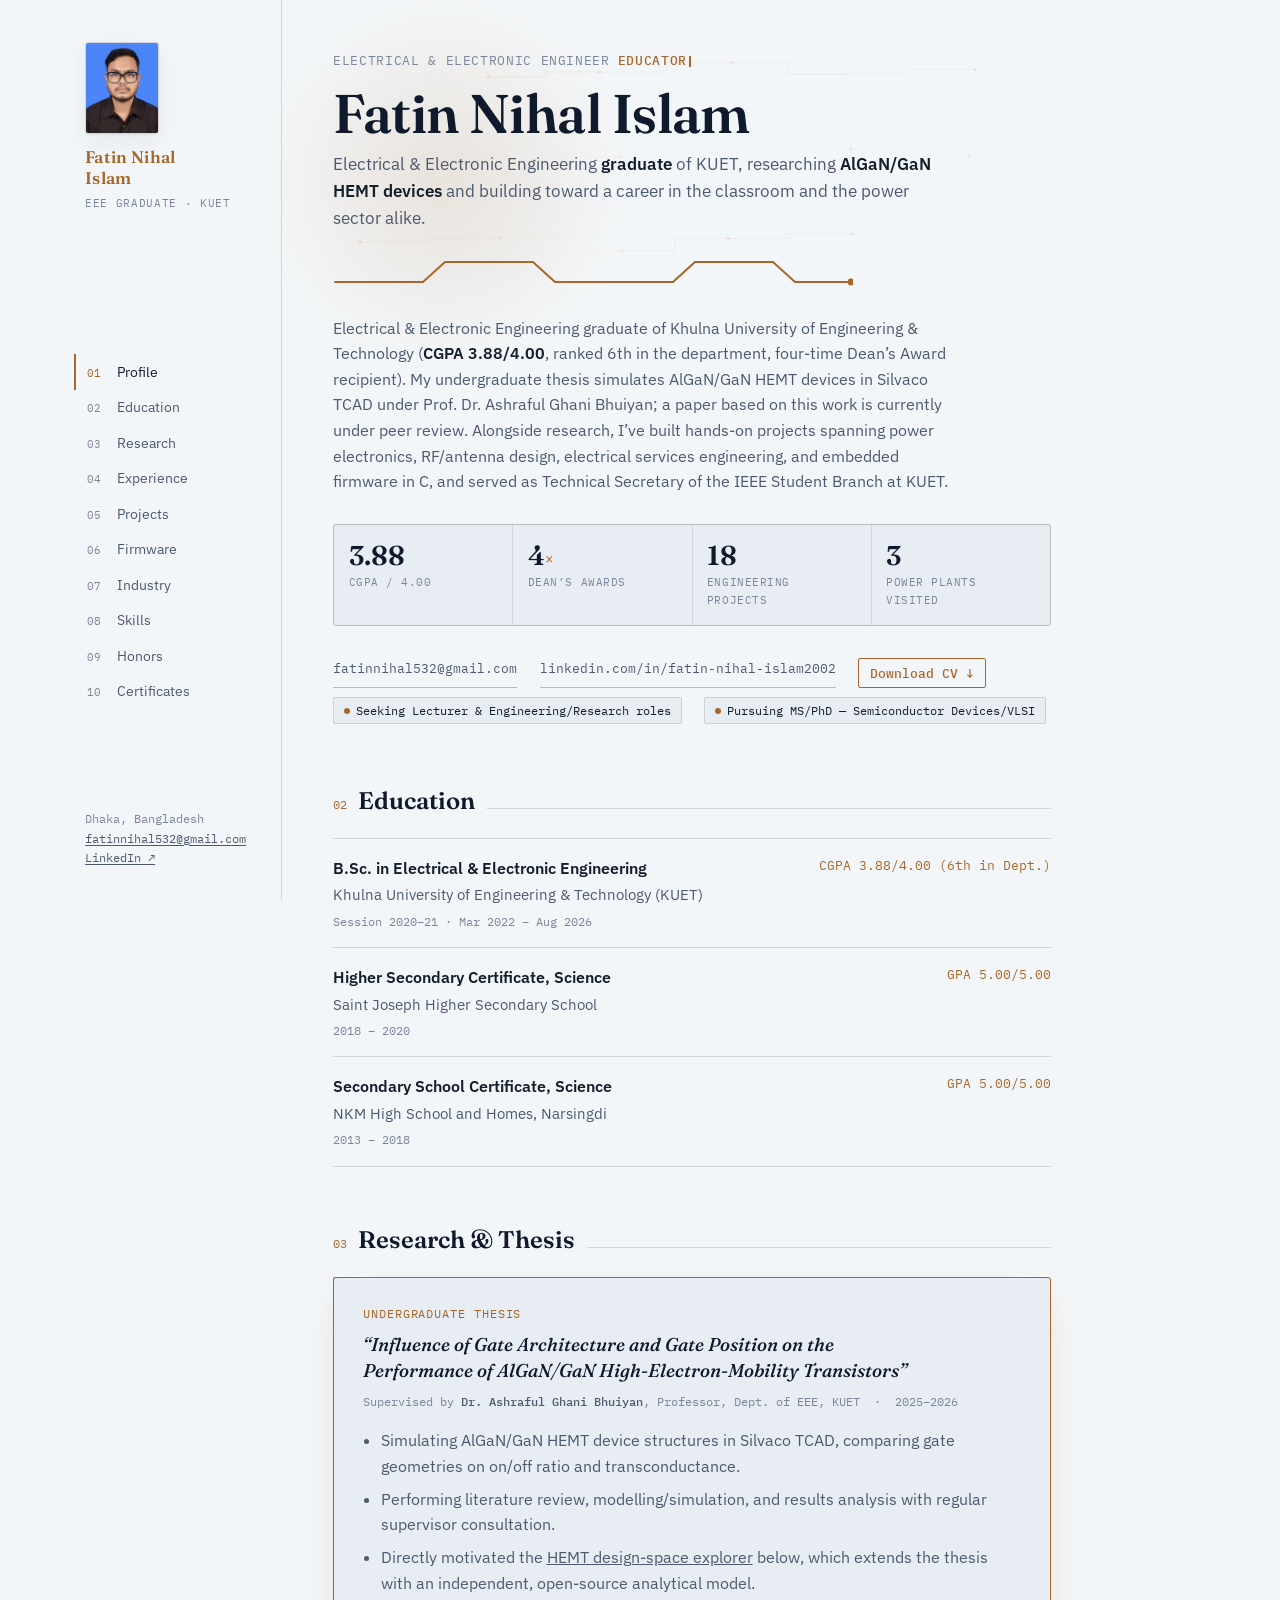
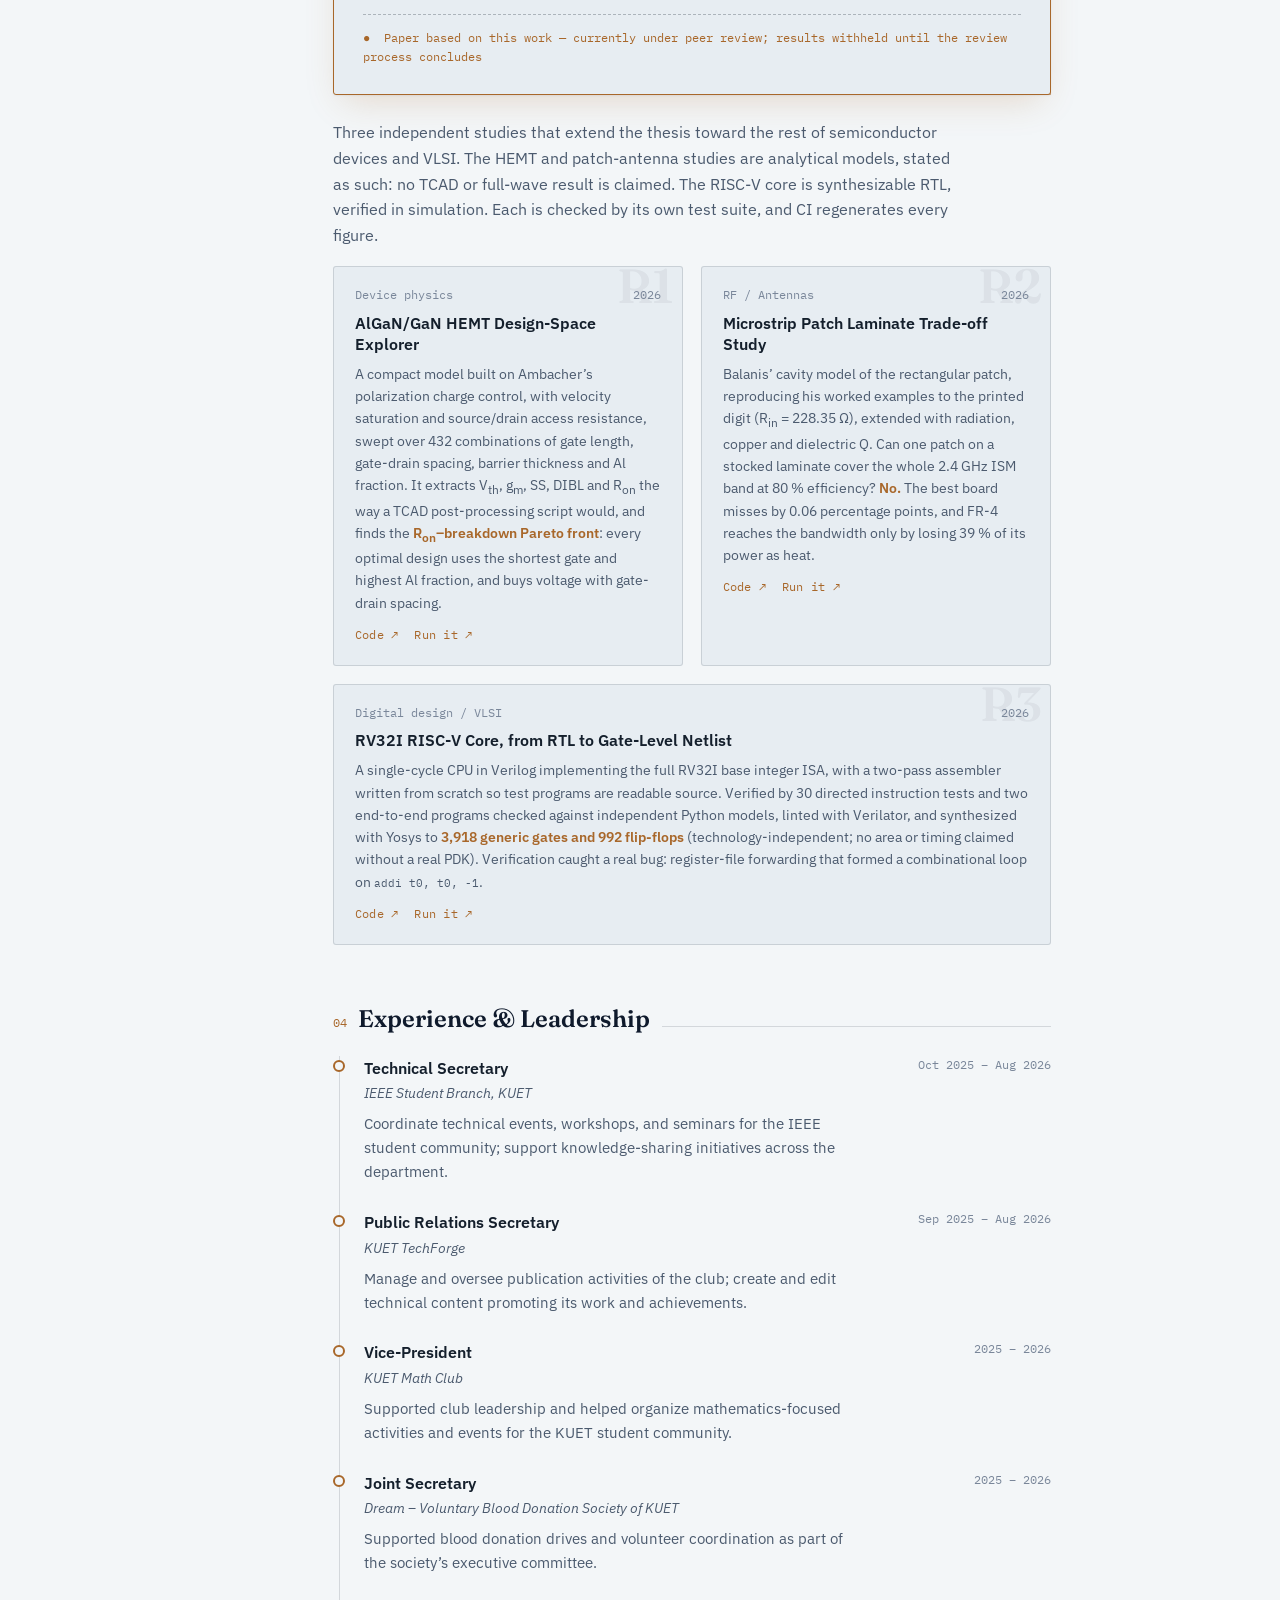
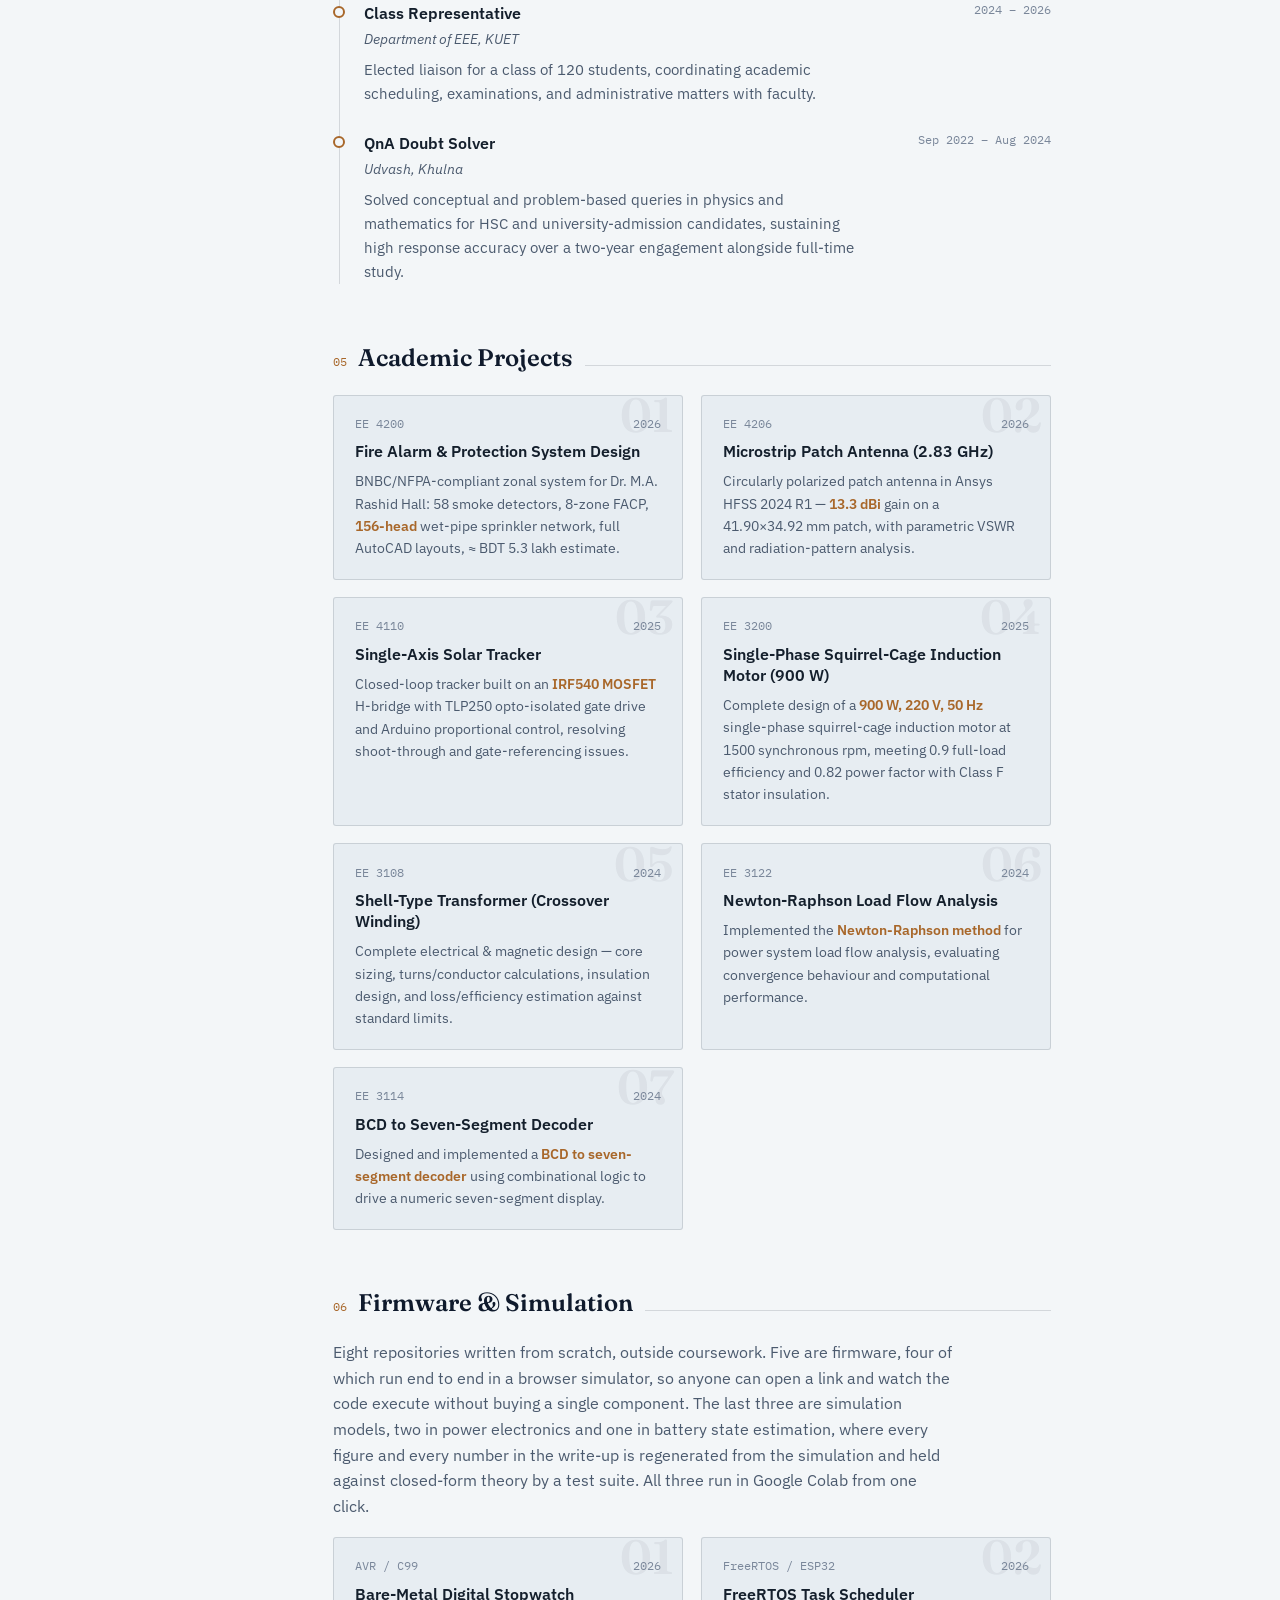
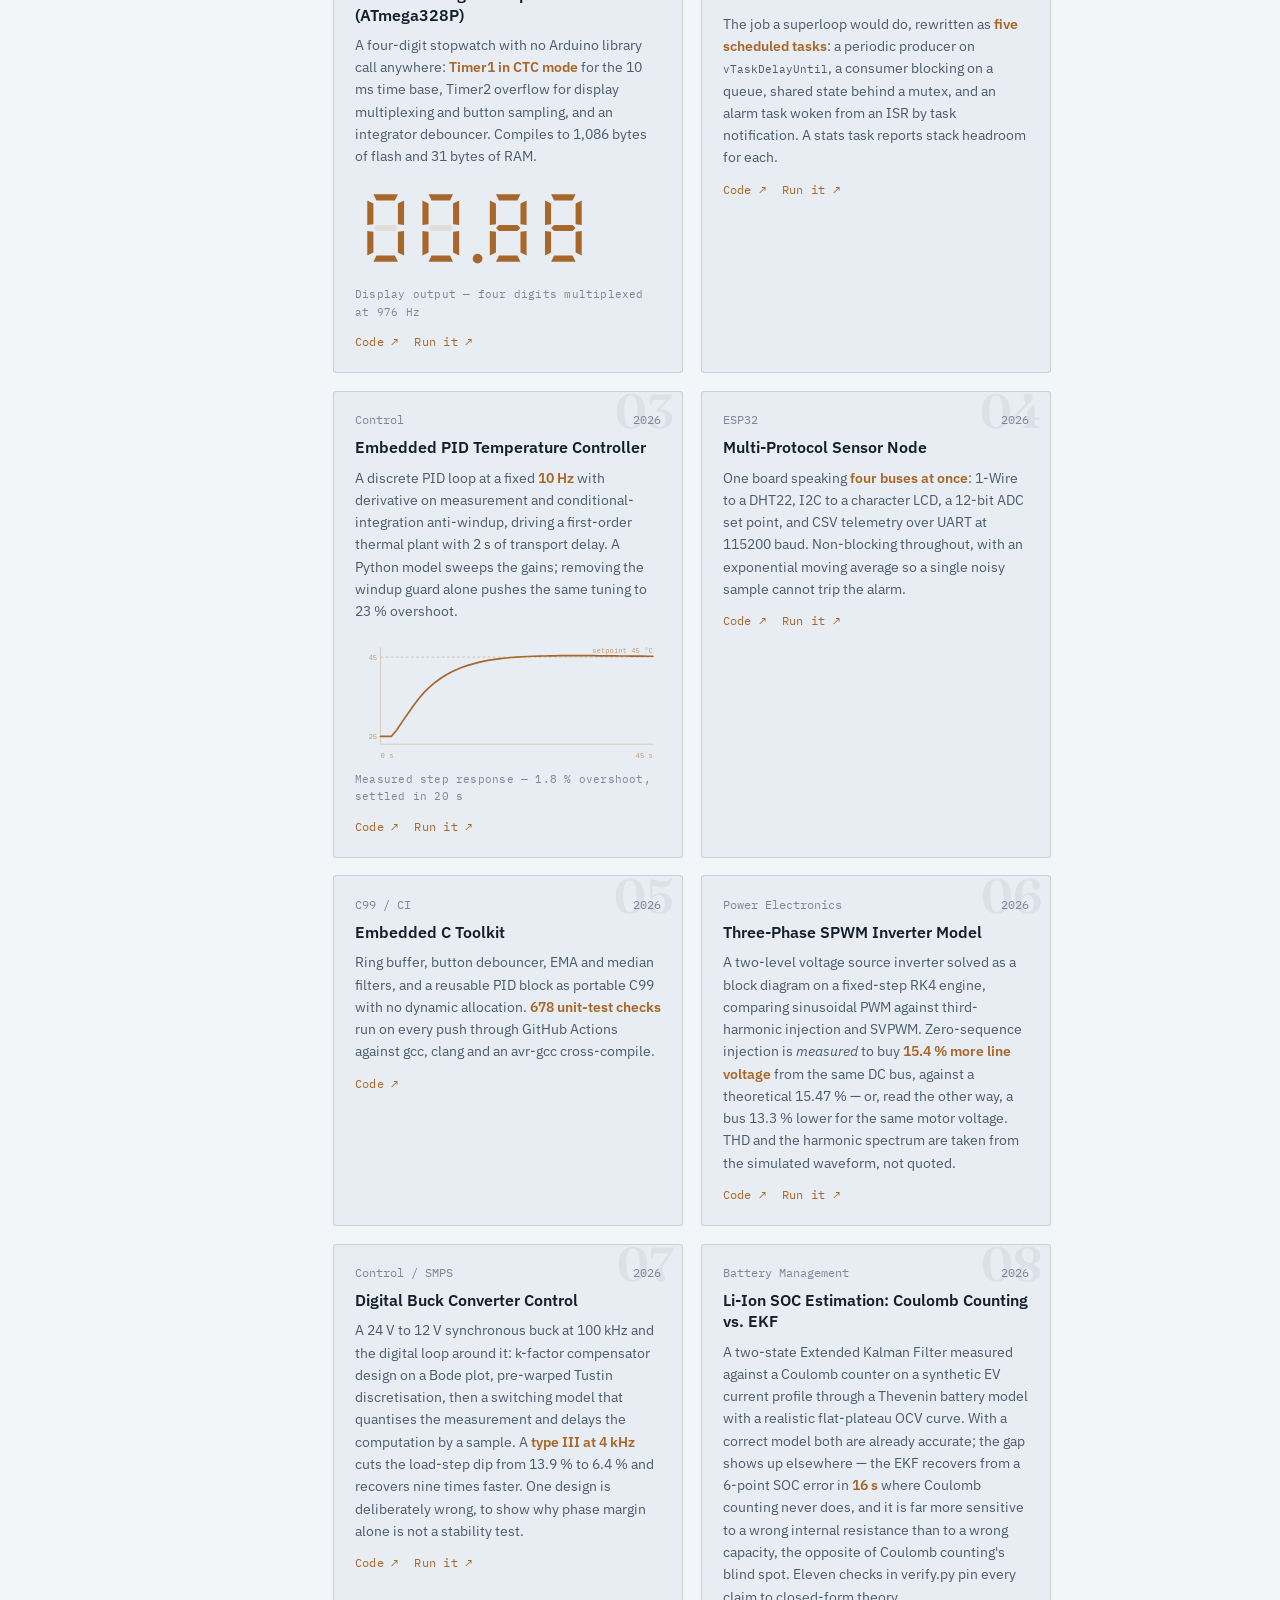
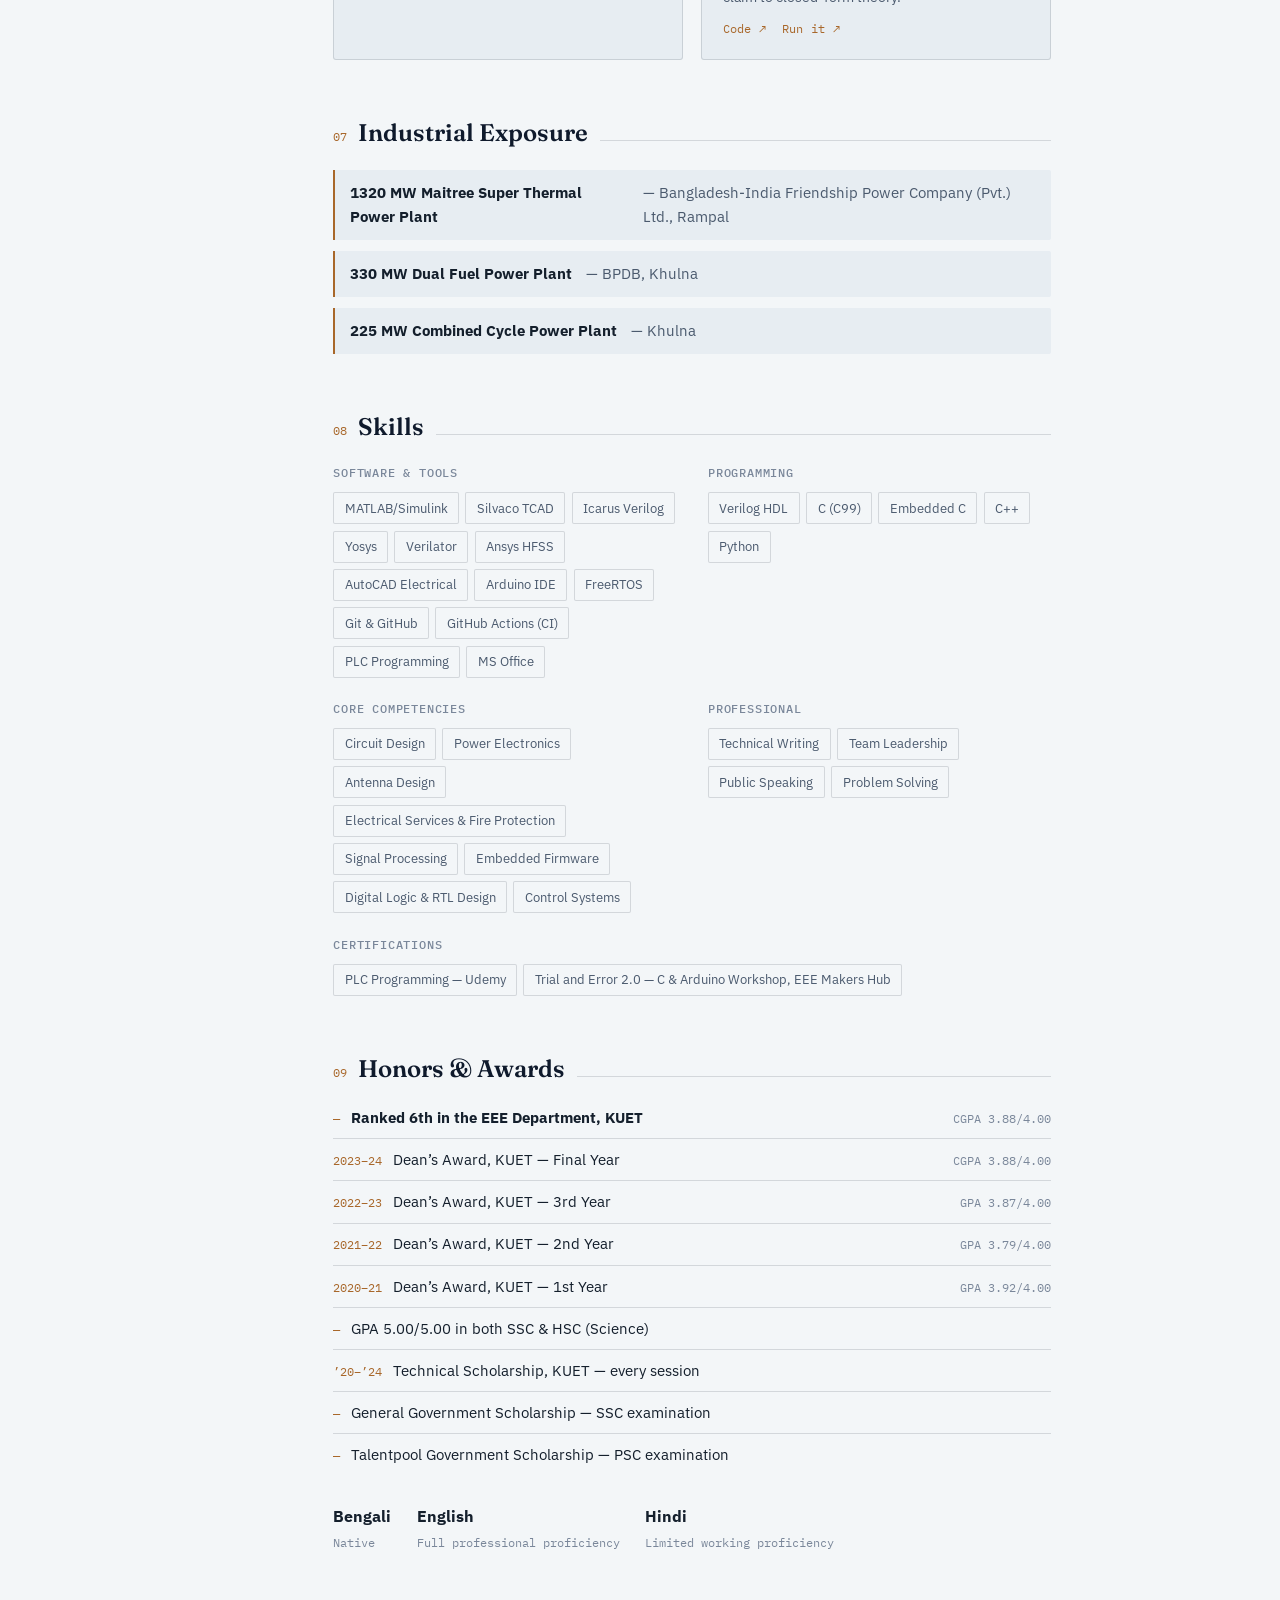
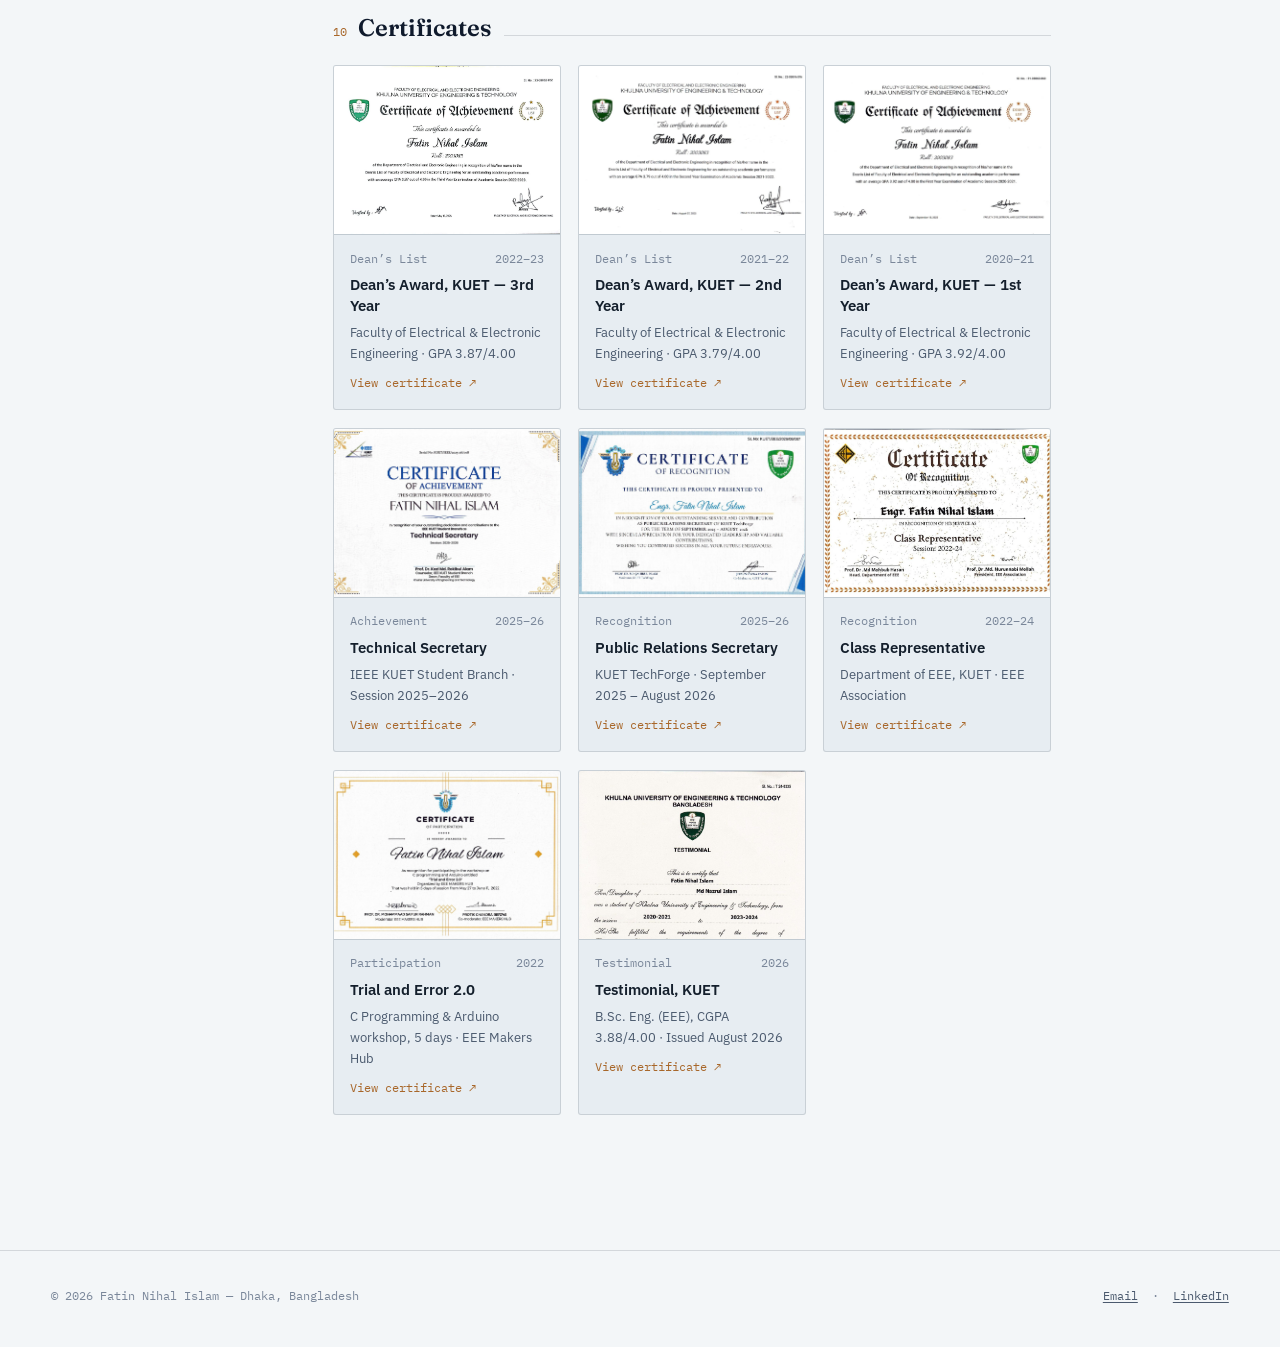
==== commit 3c9fdefb: "Add files via upload" ====
--- a/index.html
+++ b/index.html
@@ -303,6 +303,8 @@
   /* Projects */
   .grid-2{ display:grid; grid-template-columns:repeat(2,1fr); gap:1.1rem; }
   @media (max-width:640px){ .grid-2{ grid-template-columns:1fr; } }
+  .grid-2 > .proj.wide{ grid-column:1/-1; }
+  .proj code{ font-family:var(--font-mono); font-size:.82em; }
   .proj{
     border:1px solid var(--line); border-radius:3px; padding:1.2rem 1.3rem;
     background:var(--panel); transition:border-color .15s ease, transform .15s ease;
@@ -524,7 +526,7 @@
       <div class="stats" id="statsStrip">
         <div class="stat-tile"><span class="stat-num" data-target="3.88" data-decimals="2">0</span><span class="stat-label">CGPA / 4.00</span></div>
         <div class="stat-tile"><span class="stat-num"><span data-target="4" data-decimals="0">0</span><span class="unit">&times;</span></span><span class="stat-label">Dean&rsquo;s Awards</span></div>
-        <div class="stat-tile"><span class="stat-num" data-target="17" data-decimals="0">0</span><span class="stat-label">Engineering Projects</span></div>
+        <div class="stat-tile"><span class="stat-num" data-target="18" data-decimals="0">0</span><span class="stat-label">Engineering Projects</span></div>
         <div class="stat-tile"><span class="stat-num" data-target="3" data-decimals="0">0</span><span class="stat-label">Power Plants Visited</span></div>
       </div>
 
@@ -581,7 +583,7 @@
         <div class="paper-tag">&#9679;&nbsp; Paper based on this work &mdash; currently under peer review; results withheld until the review process concludes</div>
       </div>
 
-      <p class="lede" style="margin:1.6rem 0 1.1rem">Two independent computational studies that grow out of the thesis and the RF coursework. Both are analytical models, stated as such: no TCAD or full-wave result is claimed. Each is checked against theory or a textbook by its own test suite, and CI regenerates every figure.</p>
+      <p class="lede" style="margin:1.6rem 0 1.1rem">Three independent studies that extend the thesis toward the rest of semiconductor devices and VLSI. The HEMT and patch-antenna studies are analytical models, stated as such: no TCAD or full-wave result is claimed. The RISC-V core is synthesizable RTL, verified in simulation. Each is checked by its own test suite, and CI regenerates every figure.</p>
 
       <div class="grid-2">
         <div class="proj" data-index="R1" id="project-hemt-dse">
@@ -596,6 +598,12 @@
           <h3>Microstrip Patch Laminate Trade-off Study</h3>
           <p>Balanis&rsquo; cavity model of the rectangular patch, reproducing his worked examples to the printed digit (R<sub>in</sub> = 228.35&nbsp;&Omega;), extended with radiation, copper and dielectric Q. Can one patch on a stocked laminate cover the whole 2.4&nbsp;GHz ISM band at 80&nbsp;% efficiency? <span class="spec">No.</span> The best board misses by 0.06 percentage points, and FR-4 reaches the bandwidth only by losing 39&nbsp;% of its power as heat.</p>
           <div class="links"><a href="https://github.com/fatinnihal532-hub/microstrip-patch-synthesis" target="_blank" rel="noopener">Code &#8599;</a><a href="https://colab.research.google.com/github/fatinnihal532-hub/microstrip-patch-synthesis/blob/main/run_in_colab.ipynb" target="_blank" rel="noopener">Run it &#8599;</a></div>
+        </div>
+        <div class="proj wide" data-index="R3" id="project-rv32i">
+          <div class="code"><span>Digital design / VLSI</span><span>2026</span></div>
+          <h3>RV32I RISC-V Core, from RTL to Gate-Level Netlist</h3>
+          <p>A single-cycle CPU in Verilog implementing the full RV32I base integer ISA, with a two-pass assembler written from scratch so test programs are readable source. Verified by 30 directed instruction tests and two end-to-end programs checked against independent Python models, linted with Verilator, and synthesized with Yosys to <span class="spec">3,918 generic gates and 992 flip-flops</span> (technology-independent; no area or timing claimed without a real PDK). Verification caught a real bug: register-file forwarding that formed a combinational loop on <code>addi t0, t0, -1</code>.</p>
+          <div class="links"><a href="https://github.com/fatinnihal532-hub/rv32i-core" target="_blank" rel="noopener">Code &#8599;</a><a href="https://colab.research.google.com/github/fatinnihal532-hub/rv32i-core/blob/main/run_in_colab.ipynb" target="_blank" rel="noopener">Run it &#8599;</a></div>
         </div>
       </div>
     </section>
@@ -765,17 +773,17 @@
         <div class="skill-group">
           <h4>Software &amp; Tools</h4>
           <div class="chips">
-            <span class="chip">MATLAB/Simulink</span><span class="chip">Silvaco TCAD</span><span class="chip">Ansys HFSS</span><span class="chip">AutoCAD Electrical</span><span class="chip">Arduino IDE</span><span class="chip">FreeRTOS</span><span class="chip">Git &amp; GitHub</span><span class="chip">GitHub Actions (CI)</span><span class="chip">PLC Programming</span><span class="chip">MS Office</span>
+            <span class="chip">MATLAB/Simulink</span><span class="chip">Silvaco TCAD</span><span class="chip">Icarus Verilog</span><span class="chip">Yosys</span><span class="chip">Verilator</span><span class="chip">Ansys HFSS</span><span class="chip">AutoCAD Electrical</span><span class="chip">Arduino IDE</span><span class="chip">FreeRTOS</span><span class="chip">Git &amp; GitHub</span><span class="chip">GitHub Actions (CI)</span><span class="chip">PLC Programming</span><span class="chip">MS Office</span>
           </div>
         </div>
         <div class="skill-group">
           <h4>Programming</h4>
-          <div class="chips"><span class="chip">C (C99)</span><span class="chip">Embedded C</span><span class="chip">C++</span><span class="chip">Python</span></div>
+          <div class="chips"><span class="chip">Verilog HDL</span><span class="chip">C (C99)</span><span class="chip">Embedded C</span><span class="chip">C++</span><span class="chip">Python</span></div>
         </div>
         <div class="skill-group">
           <h4>Core Competencies</h4>
           <div class="chips">
-            <span class="chip">Circuit Design</span><span class="chip">Power Electronics</span><span class="chip">Antenna Design</span><span class="chip">Electrical Services &amp; Fire Protection</span><span class="chip">Signal Processing</span><span class="chip">Embedded Firmware</span><span class="chip">Control Systems</span>
+            <span class="chip">Circuit Design</span><span class="chip">Power Electronics</span><span class="chip">Antenna Design</span><span class="chip">Electrical Services &amp; Fire Protection</span><span class="chip">Signal Processing</span><span class="chip">Embedded Firmware</span><span class="chip">Digital Logic &amp; RTL Design</span><span class="chip">Control Systems</span>
           </div>
         </div>
         <div class="skill-group">
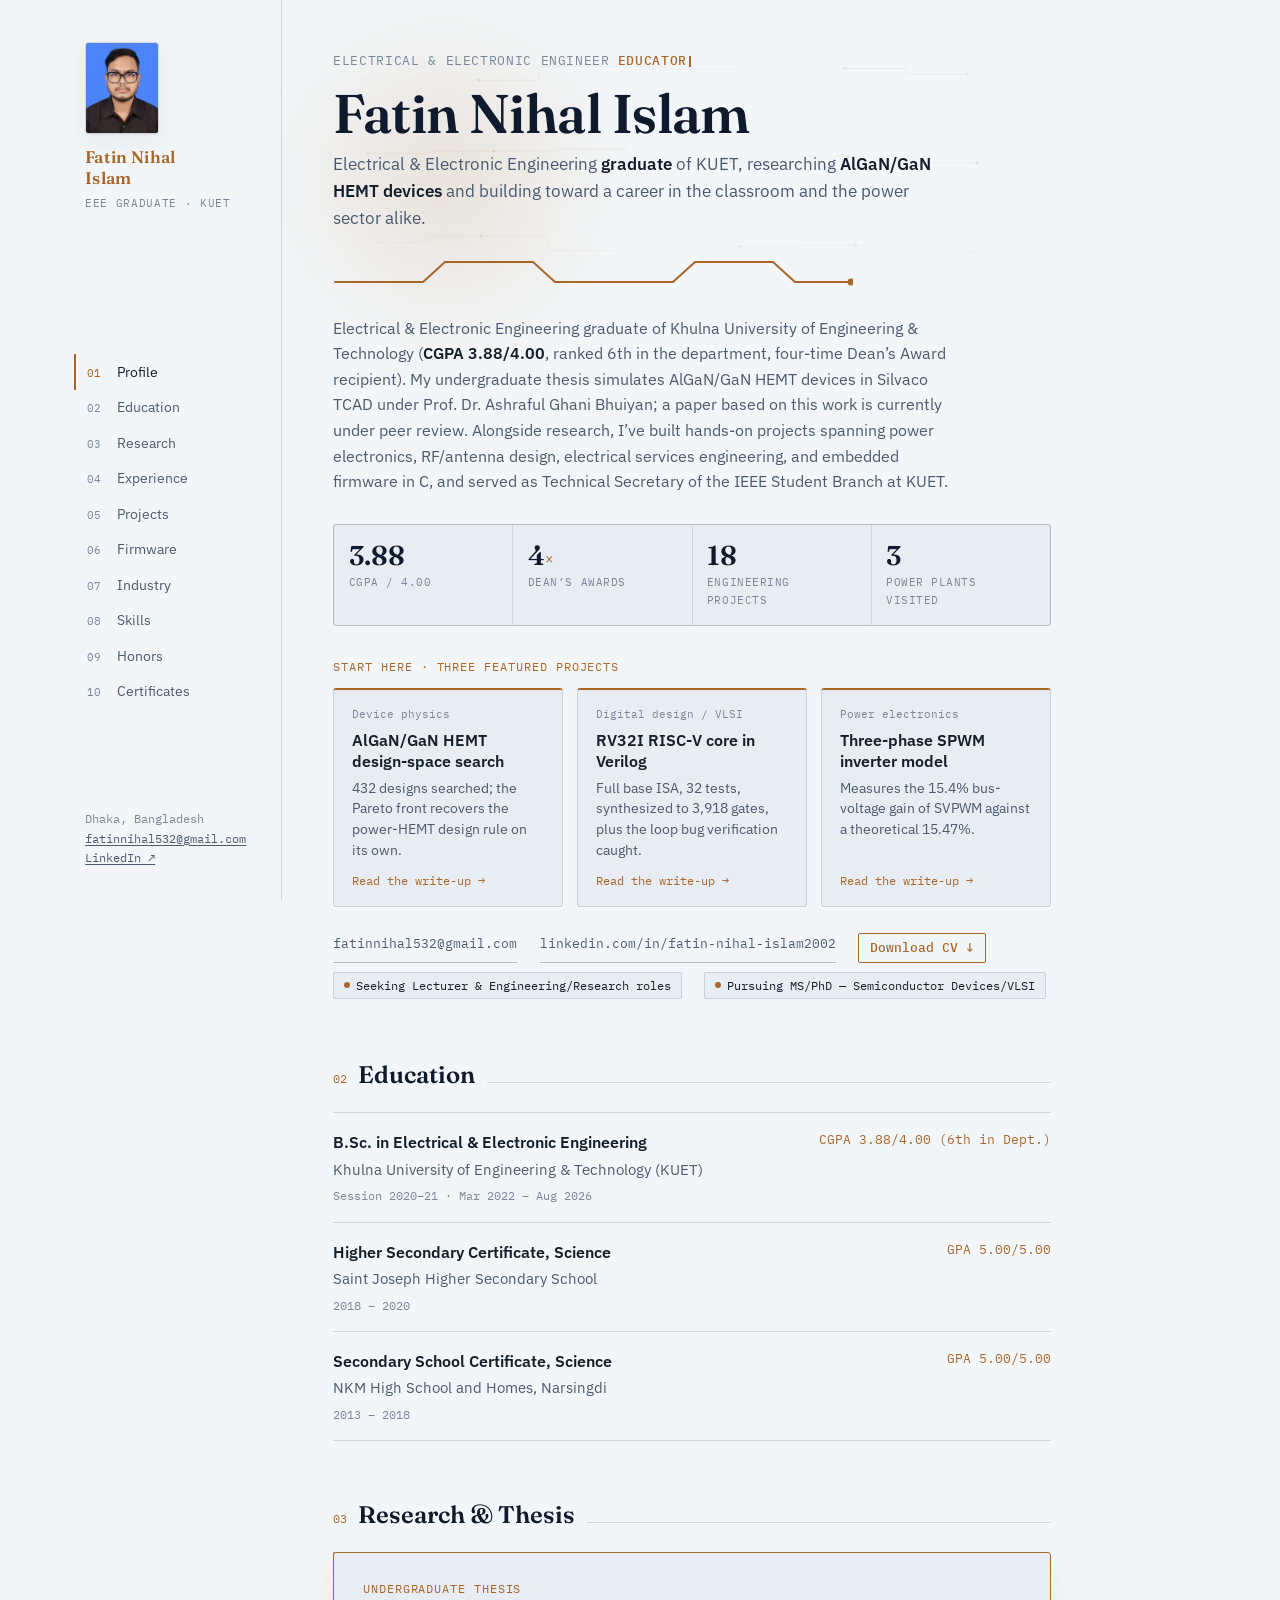
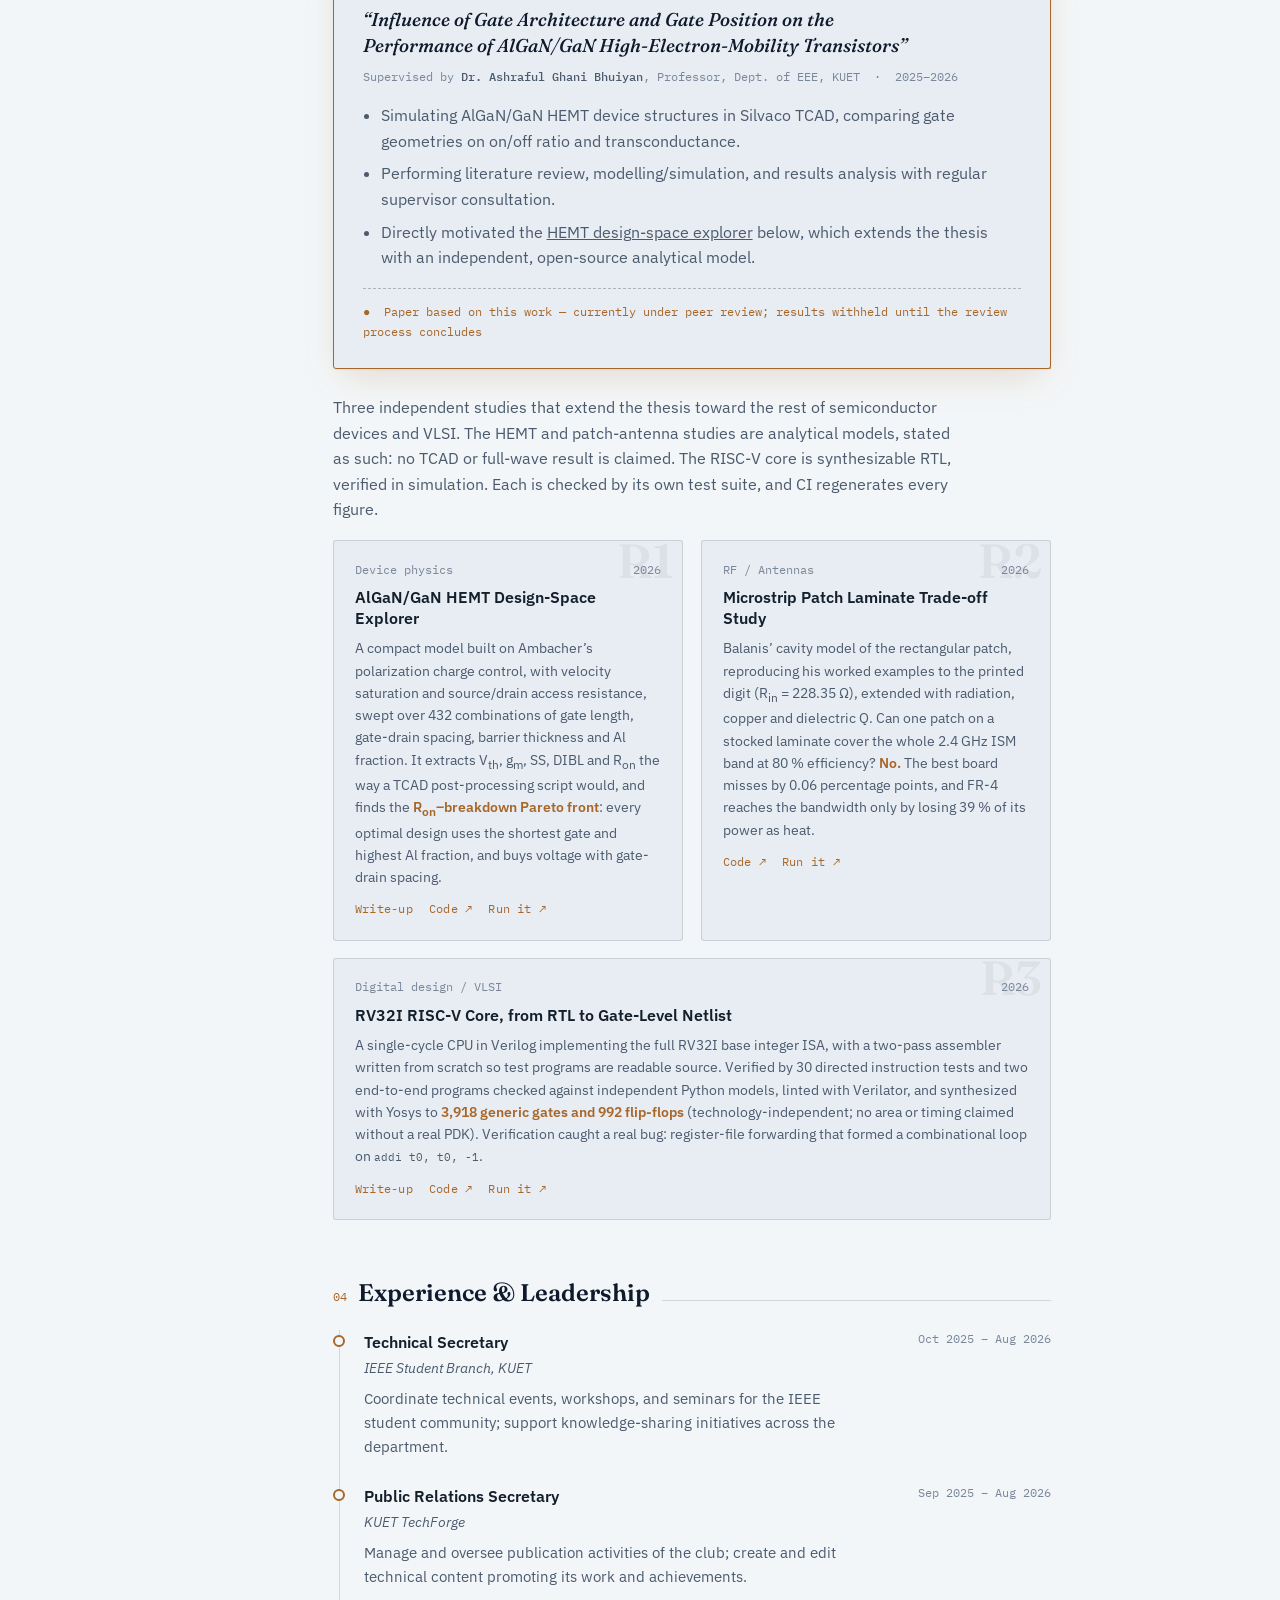
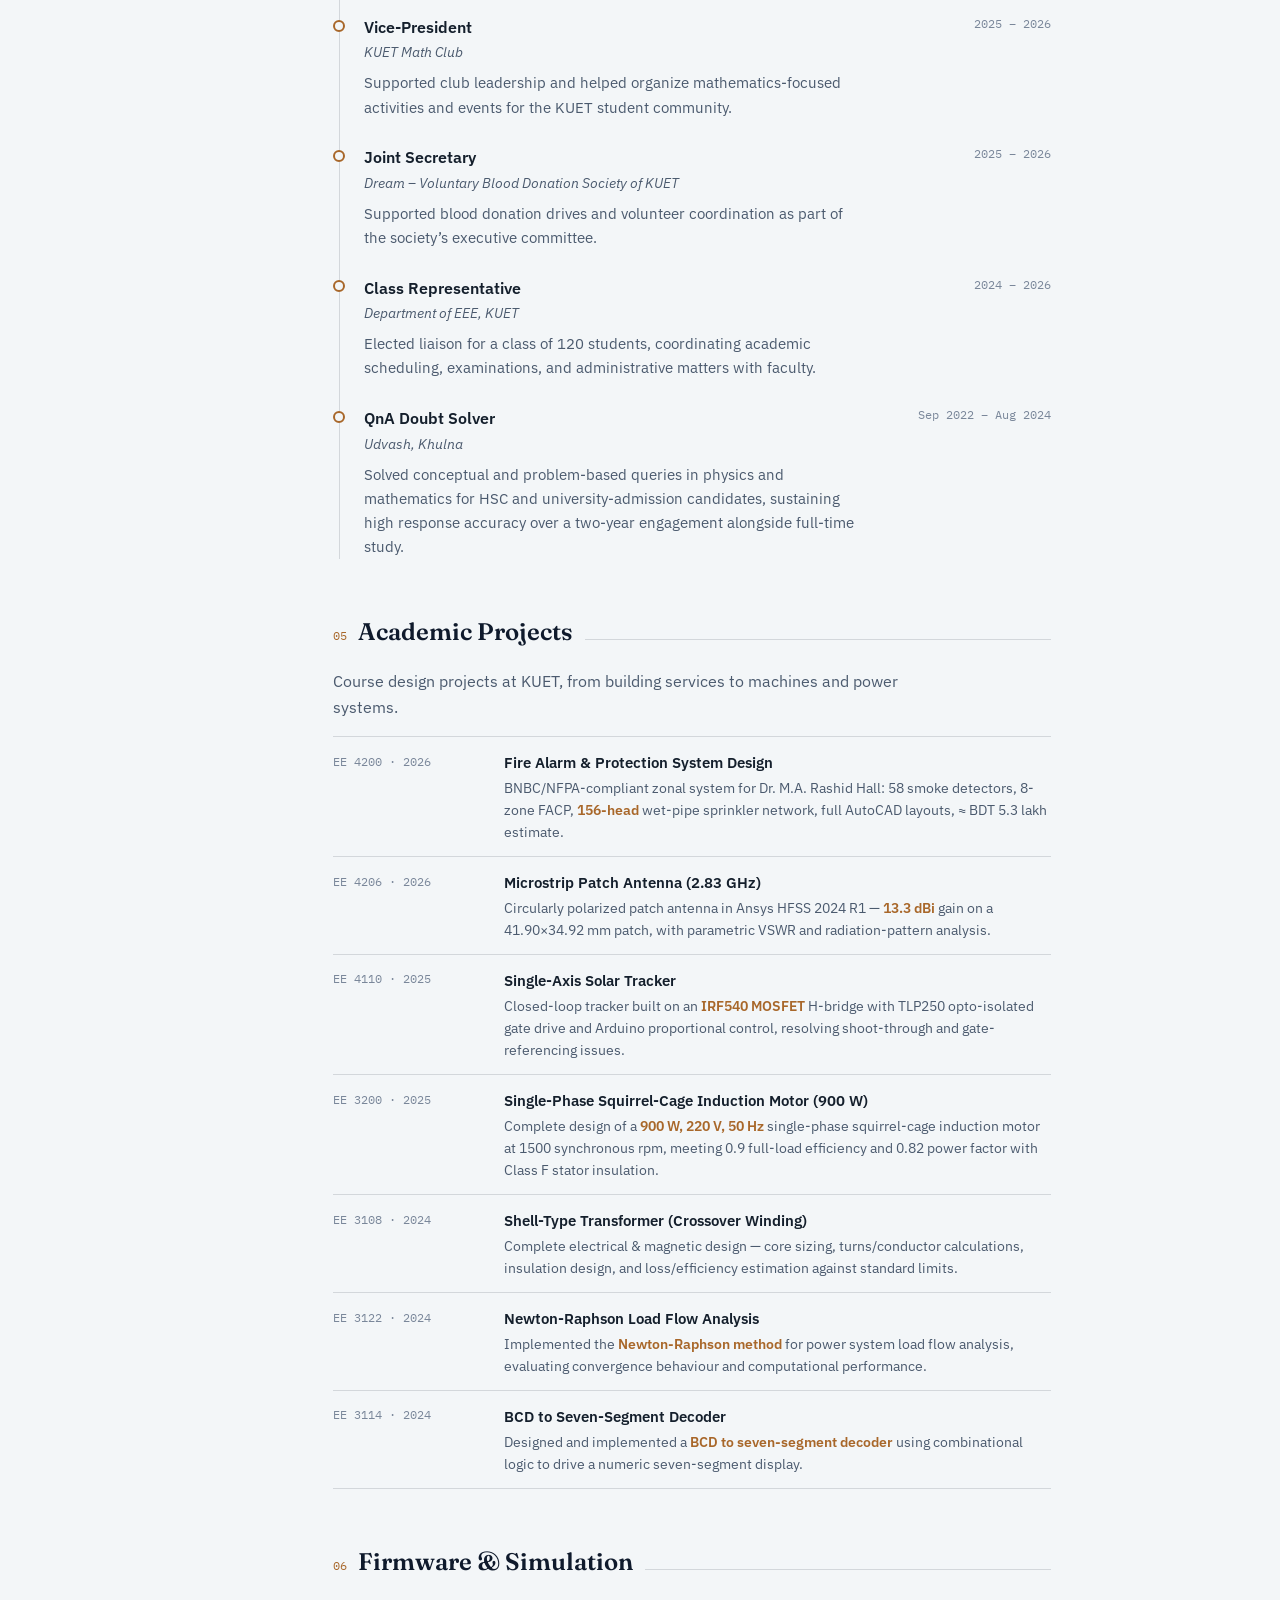
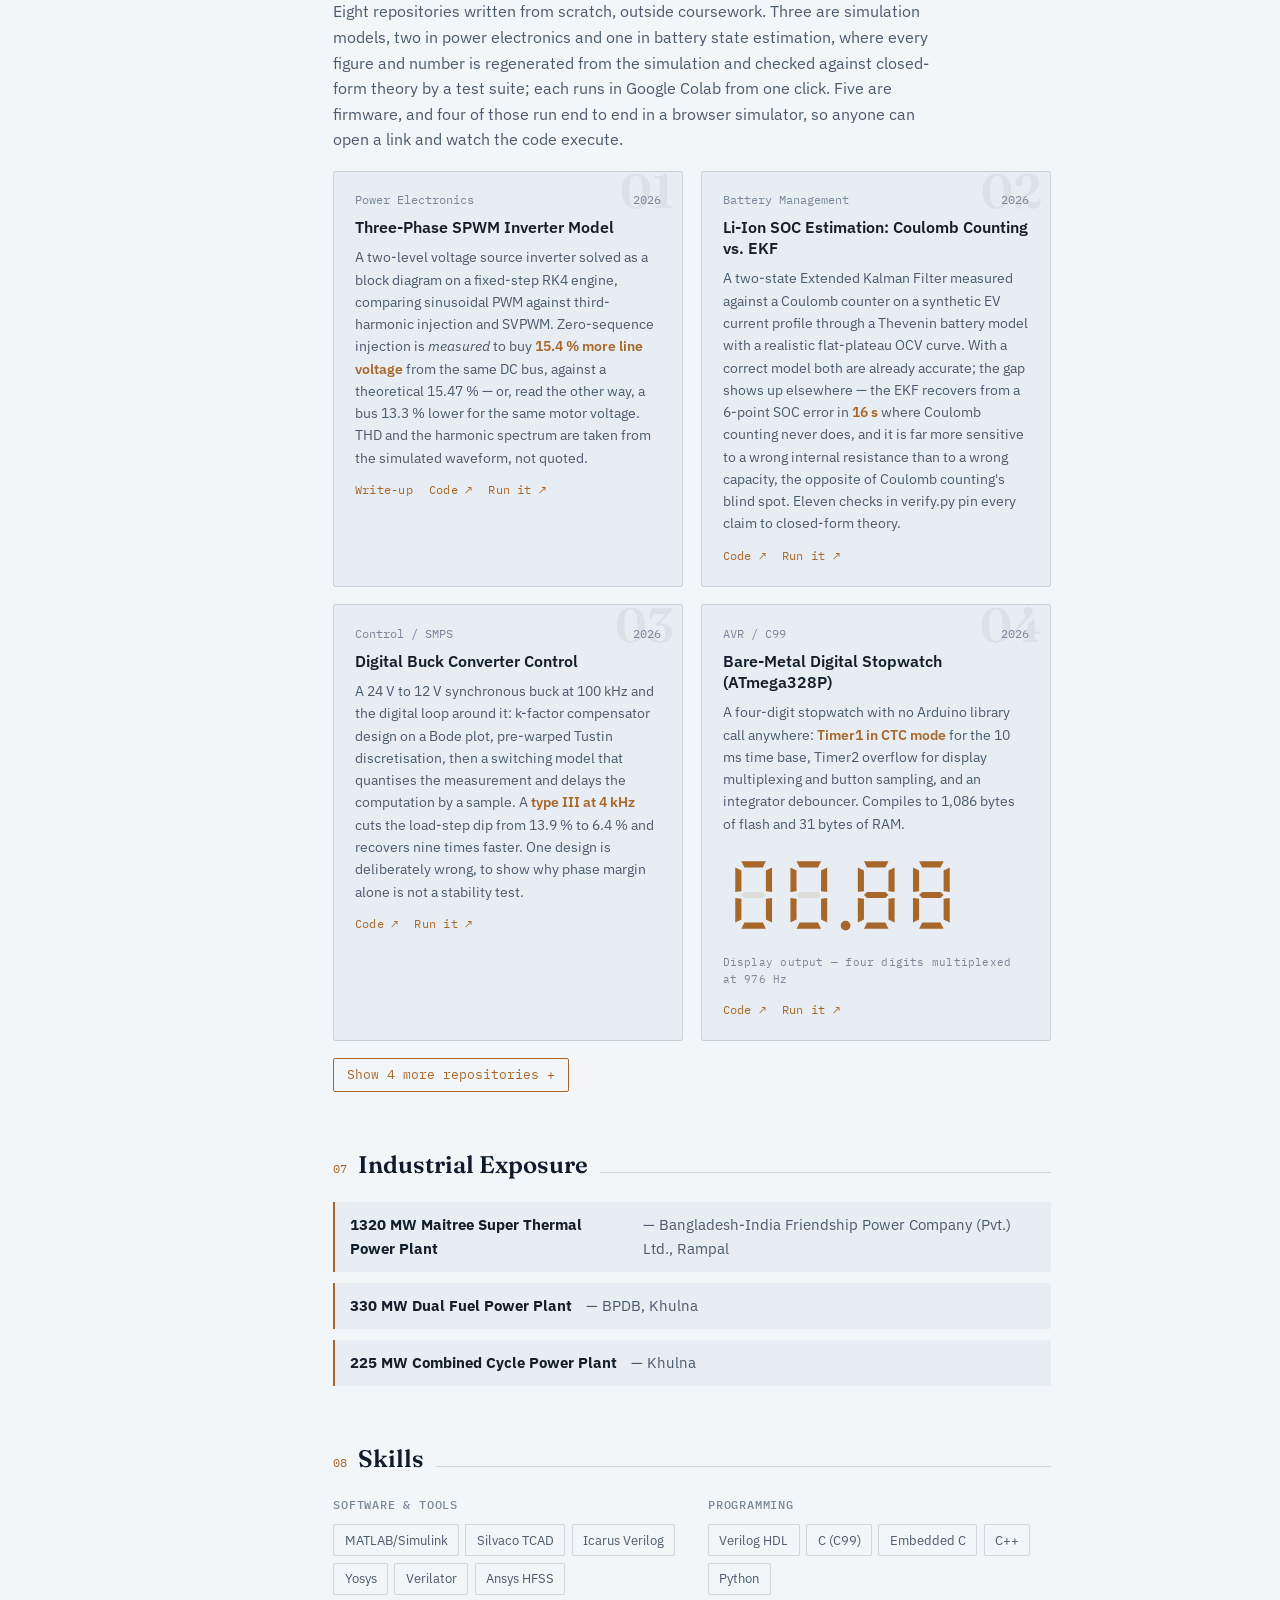
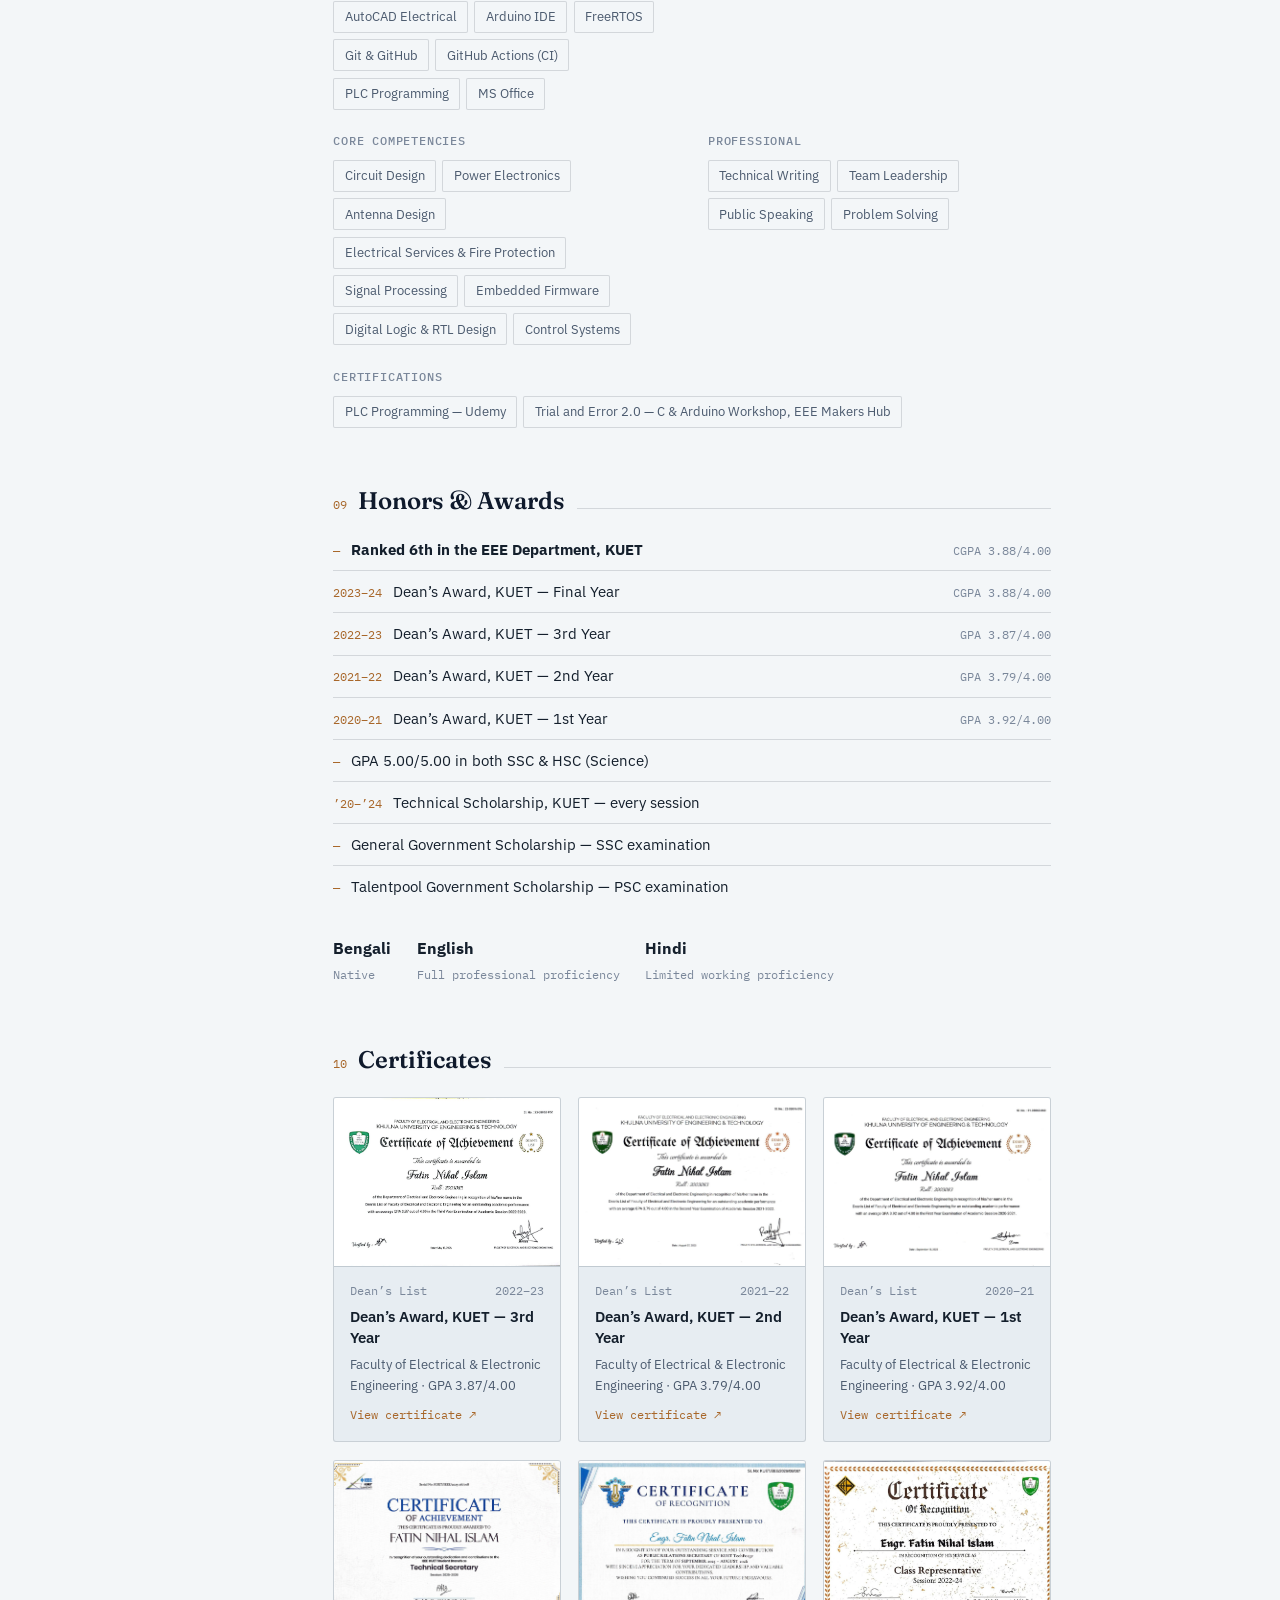
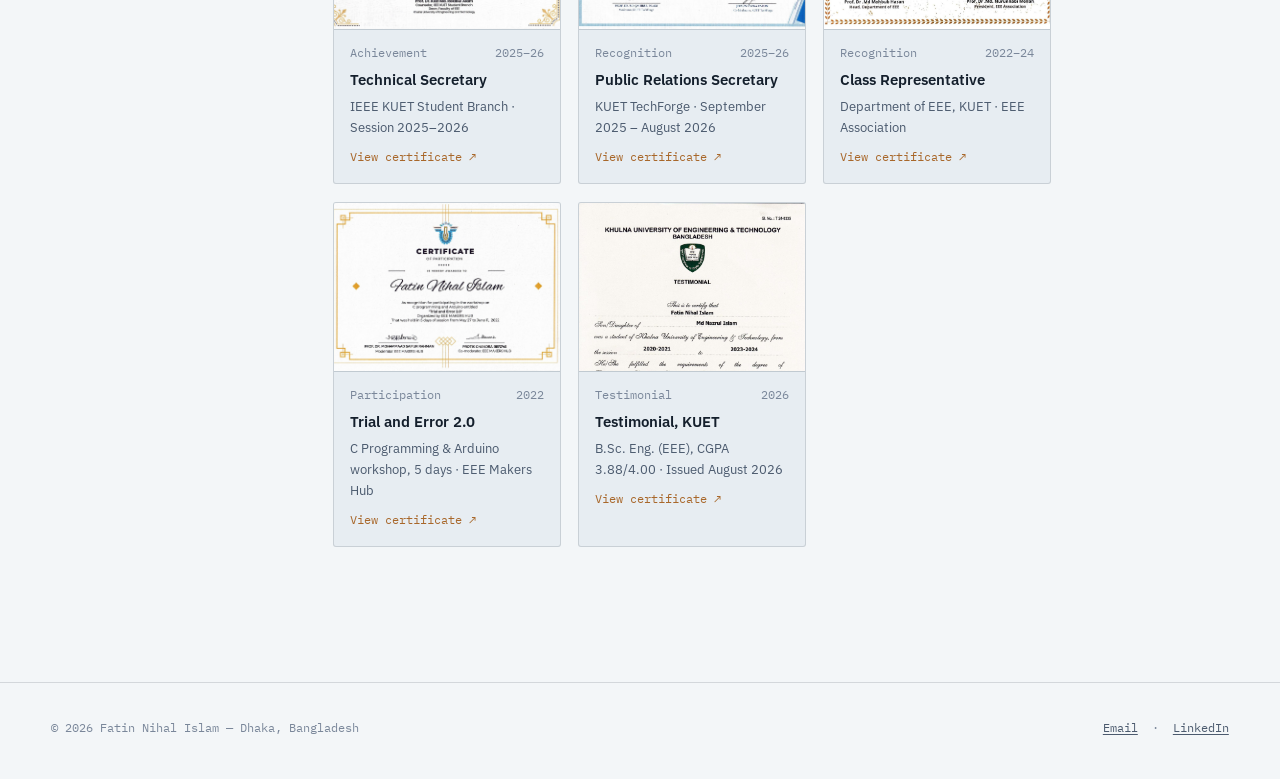
==== commit 3f9fbd56: "Add files via upload" ====
--- a/index.html
+++ b/index.html
@@ -286,6 +286,50 @@
     font-family:var(--font-mono); font-size:.76rem; color:var(--copper);
     border-top:1px dashed var(--line-strong); padding-top:.8rem; width:100%;
   }
+
+
+  /* Featured strip */
+  .featured{ margin:1.8rem 0 1.6rem; }
+  .featured-head{
+    font-family:var(--font-mono); font-size:.74rem; letter-spacing:.08em; text-transform:uppercase;
+    color:var(--copper); margin:0 0 .7rem;
+  }
+  .featured-grid{ display:grid; grid-template-columns:repeat(3,1fr); gap:.9rem; }
+  @media (max-width:900px){ .featured-grid{ grid-template-columns:1fr; } }
+  .feat{
+    display:flex; flex-direction:column; gap:.35rem; text-decoration:none; color:inherit;
+    border:1px solid var(--line); border-top:2px solid var(--copper); border-radius:3px;
+    background:var(--panel); padding:1rem 1.1rem; transition:transform .15s ease, border-color .15s ease;
+  }
+  .feat:hover{ transform:translateY(-2px); border-color:var(--copper); }
+  .feat-tag{ font-family:var(--font-mono); font-size:.7rem; color:var(--ink-faint); }
+  .feat-title{ font-weight:600; font-size:.98rem; line-height:1.35; color:var(--ink); }
+  .feat-line{ font-size:.86rem; color:var(--ink-soft); line-height:1.5; }
+  .feat-cta{ margin-top:auto; padding-top:.3rem; font-family:var(--font-mono); font-size:.76rem; color:var(--copper); }
+
+  /* Compact academic list */
+  .compact-list{ list-style:none; margin:0; padding:0; border-top:1px solid var(--line); }
+  .cl-row{
+    display:grid; grid-template-columns:9.5rem 1fr; gap:.15rem 1.2rem;
+    padding:.8rem 0; border-bottom:1px solid var(--line);
+  }
+  .cl-code{ font-family:var(--font-mono); font-size:.74rem; color:var(--ink-faint); padding-top:.15rem; grid-row:span 2; }
+  .cl-title{ font-weight:600; font-size:.95rem; }
+  .cl-desc{ font-size:.87rem; color:var(--ink-soft); }
+  .cl-desc .spec{ color:var(--copper); font-weight:600; }
+  @media (max-width:640px){ .cl-row{ grid-template-columns:1fr; } .cl-code{ grid-row:auto; } }
+
+  /* Collapsible extra repositories */
+  .more-proj{ margin-top:1.1rem; }
+  .more-proj > summary{
+    cursor:pointer; list-style:none; display:inline-flex; align-items:center; gap:.5rem;
+    font-family:var(--font-mono); font-size:.8rem; color:var(--copper);
+    border:1px solid var(--copper); border-radius:2px; padding:.35rem .8rem;
+  }
+  .more-proj > summary::-webkit-details-marker{ display:none; }
+  .more-proj > summary::after{ content:"+"; }
+  .more-proj[open] > summary::after{ content:"\2212"; }
+  .more-proj[open] > summary{ margin-bottom:1.1rem; }
 
   /* Timeline (experience/leadership) */
   .timeline{ border-left:1px solid var(--line); margin-left:.35rem; padding-left:1.5rem; }
@@ -530,6 +574,30 @@
         <div class="stat-tile"><span class="stat-num" data-target="3" data-decimals="0">0</span><span class="stat-label">Power Plants Visited</span></div>
       </div>
 
+      <div class="featured" aria-labelledby="featuredHead">
+        <p class="featured-head" id="featuredHead">Start here &middot; three featured projects</p>
+        <div class="featured-grid">
+          <a class="feat" href="writeups/hemt-design-space.html">
+            <span class="feat-tag">Device physics</span>
+            <span class="feat-title">AlGaN/GaN HEMT design-space search</span>
+            <span class="feat-line">432 designs searched; the Pareto front recovers the power-HEMT design rule on its own.</span>
+            <span class="feat-cta">Read the write-up &rarr;</span>
+          </a>
+          <a class="feat" href="writeups/rv32i-core.html">
+            <span class="feat-tag">Digital design / VLSI</span>
+            <span class="feat-title">RV32I RISC-V core in Verilog</span>
+            <span class="feat-line">Full base ISA, 32 tests, synthesized to 3,918 gates, plus the loop bug verification caught.</span>
+            <span class="feat-cta">Read the write-up &rarr;</span>
+          </a>
+          <a class="feat" href="writeups/spwm-inverter.html">
+            <span class="feat-tag">Power electronics</span>
+            <span class="feat-title">Three-phase SPWM inverter model</span>
+            <span class="feat-line">Measures the 15.4% bus-voltage gain of SVPWM against a theoretical 15.47%.</span>
+            <span class="feat-cta">Read the write-up &rarr;</span>
+          </a>
+        </div>
+      </div>
+
       <div class="hero-meta">
         <a href="mailto:fatinnihal532@gmail.com">fatinnihal532@gmail.com</a>
         <a href="https://linkedin.com/in/fatin-nihal-islam2002" target="_blank" rel="noopener">linkedin.com/in/fatin-nihal-islam2002</a>
@@ -590,7 +658,7 @@
           <div class="code"><span>Device physics</span><span>2026</span></div>
           <h3>AlGaN/GaN HEMT Design-Space Explorer</h3>
           <p>A compact model built on Ambacher&rsquo;s polarization charge control, with velocity saturation and source/drain access resistance, swept over 432 combinations of gate length, gate-drain spacing, barrier thickness and Al fraction. It extracts V<sub>th</sub>, g<sub>m</sub>, SS, DIBL and R<sub>on</sub> the way a TCAD post-processing script would, and finds the <span class="spec">R<sub>on</sub>&ndash;breakdown Pareto front</span>: every optimal design uses the shortest gate and highest Al fraction, and buys voltage with gate-drain spacing.</p>
-          <div class="links"><a href="https://github.com/fatinnihal532-hub/algan-gan-hemt-dse" target="_blank" rel="noopener">Code &#8599;</a><a href="https://colab.research.google.com/github/fatinnihal532-hub/algan-gan-hemt-dse/blob/main/run_in_colab.ipynb" target="_blank" rel="noopener">Run it &#8599;</a></div>
+          <div class="links"><a href="writeups/hemt-design-space.html">Write-up</a><a href="https://github.com/fatinnihal532-hub/algan-gan-hemt-dse" target="_blank" rel="noopener">Code &#8599;</a><a href="https://colab.research.google.com/github/fatinnihal532-hub/algan-gan-hemt-dse/blob/main/run_in_colab.ipynb" target="_blank" rel="noopener">Run it &#8599;</a></div>
         </div>
 
         <div class="proj" data-index="R2">
@@ -603,7 +671,7 @@
           <div class="code"><span>Digital design / VLSI</span><span>2026</span></div>
           <h3>RV32I RISC-V Core, from RTL to Gate-Level Netlist</h3>
           <p>A single-cycle CPU in Verilog implementing the full RV32I base integer ISA, with a two-pass assembler written from scratch so test programs are readable source. Verified by 30 directed instruction tests and two end-to-end programs checked against independent Python models, linted with Verilator, and synthesized with Yosys to <span class="spec">3,918 generic gates and 992 flip-flops</span> (technology-independent; no area or timing claimed without a real PDK). Verification caught a real bug: register-file forwarding that formed a combinational loop on <code>addi t0, t0, -1</code>.</p>
-          <div class="links"><a href="https://github.com/fatinnihal532-hub/rv32i-core" target="_blank" rel="noopener">Code &#8599;</a><a href="https://colab.research.google.com/github/fatinnihal532-hub/rv32i-core/blob/main/run_in_colab.ipynb" target="_blank" rel="noopener">Run it &#8599;</a></div>
+          <div class="links"><a href="writeups/rv32i-core.html">Write-up</a><a href="https://github.com/fatinnihal532-hub/rv32i-core" target="_blank" rel="noopener">Code &#8599;</a><a href="https://colab.research.google.com/github/fatinnihal532-hub/rv32i-core/blob/main/run_in_colab.ipynb" target="_blank" rel="noopener">Run it &#8599;</a></div>
         </div>
       </div>
     </section>
@@ -653,67 +721,57 @@
 
     <section id="projects" class="reveal">
       <div class="sec-head"><span class="num">05</span><h2>Academic Projects</h2><span class="rule"></span></div>
-
-      <div class="grid-2">
-        <div class="proj" data-index="01">
-          <div class="code"><span>EE 4200</span><span>2026</span></div>
-          <h3>Fire Alarm &amp; Protection System Design</h3>
-          <p>BNBC/NFPA-compliant zonal system for Dr. M.A. Rashid Hall: 58 smoke detectors, 8-zone FACP, <span class="spec">156-head</span> wet-pipe sprinkler network, full AutoCAD layouts, &asymp; BDT 5.3 lakh estimate.</p>
-        </div>
-        <div class="proj" data-index="02">
-          <div class="code"><span>EE 4206</span><span>2026</span></div>
-          <h3>Microstrip Patch Antenna (2.83 GHz)</h3>
-          <p>Circularly polarized patch antenna in Ansys HFSS 2024 R1 &mdash; <span class="spec">13.3 dBi</span> gain on a 41.90&times;34.92&nbsp;mm patch, with parametric VSWR and radiation-pattern analysis.</p>
-        </div>
-        <div class="proj" data-index="03">
-          <div class="code"><span>EE 4110</span><span>2025</span></div>
-          <h3>Single-Axis Solar Tracker</h3>
-          <p>Closed-loop tracker built on an <span class="spec">IRF540 MOSFET</span> H-bridge with TLP250 opto-isolated gate drive and Arduino proportional control, resolving shoot-through and gate-referencing issues.</p>
-        </div>
-        <div class="proj" data-index="04">
-          <div class="code"><span>EE 3200</span><span>2025</span></div>
-          <h3>Single-Phase Squirrel-Cage Induction Motor (900 W)</h3>
-          <p>Complete design of a <span class="spec">900 W, 220 V, 50 Hz</span> single-phase squirrel-cage induction motor at 1500 synchronous rpm, meeting 0.9 full-load efficiency and 0.82 power factor with Class F stator insulation.</p>
-        </div>
-        <div class="proj" data-index="05">
-          <div class="code"><span>EE 3108</span><span>2024</span></div>
-          <h3>Shell-Type Transformer (Crossover Winding)</h3>
-          <p>Complete electrical &amp; magnetic design &mdash; core sizing, turns/conductor calculations, insulation design, and loss/efficiency estimation against standard limits.</p>
-        </div>
-        <div class="proj" data-index="06">
-          <div class="code"><span>EE 3122</span><span>2024</span></div>
-          <h3>Newton-Raphson Load Flow Analysis</h3>
-          <p>Implemented the <span class="spec">Newton-Raphson method</span> for power system load flow analysis, evaluating convergence behaviour and computational performance.</p>
-        </div>
-        <div class="proj" data-index="07">
-          <div class="code"><span>EE 3114</span><span>2024</span></div>
-          <h3>BCD to Seven-Segment Decoder</h3>
-          <p>Designed and implemented a <span class="spec">BCD to seven-segment decoder</span> using combinational logic to drive a numeric seven-segment display.</p>
-        </div>
-      </div>
+      <p class="lede" style="margin:0 0 1rem">Course design projects at KUET, from building services to machines and power systems.</p>
+      <ul class="compact-list">
+        <li class="cl-row"><span class="cl-code">EE 4200 &middot; 2026</span><span class="cl-title">Fire Alarm &amp; Protection System Design</span><span class="cl-desc">BNBC/NFPA-compliant zonal system for Dr. M.A. Rashid Hall: 58 smoke detectors, 8-zone FACP, <span class="spec">156-head</span> wet-pipe sprinkler network, full AutoCAD layouts, &asymp; BDT 5.3 lakh estimate.</span></li>
+        <li class="cl-row"><span class="cl-code">EE 4206 &middot; 2026</span><span class="cl-title">Microstrip Patch Antenna (2.83 GHz)</span><span class="cl-desc">Circularly polarized patch antenna in Ansys HFSS 2024 R1 &mdash; <span class="spec">13.3 dBi</span> gain on a 41.90&times;34.92&nbsp;mm patch, with parametric VSWR and radiation-pattern analysis.</span></li>
+        <li class="cl-row"><span class="cl-code">EE 4110 &middot; 2025</span><span class="cl-title">Single-Axis Solar Tracker</span><span class="cl-desc">Closed-loop tracker built on an <span class="spec">IRF540 MOSFET</span> H-bridge with TLP250 opto-isolated gate drive and Arduino proportional control, resolving shoot-through and gate-referencing issues.</span></li>
+        <li class="cl-row"><span class="cl-code">EE 3200 &middot; 2025</span><span class="cl-title">Single-Phase Squirrel-Cage Induction Motor (900 W)</span><span class="cl-desc">Complete design of a <span class="spec">900 W, 220 V, 50 Hz</span> single-phase squirrel-cage induction motor at 1500 synchronous rpm, meeting 0.9 full-load efficiency and 0.82 power factor with Class F stator insulation.</span></li>
+        <li class="cl-row"><span class="cl-code">EE 3108 &middot; 2024</span><span class="cl-title">Shell-Type Transformer (Crossover Winding)</span><span class="cl-desc">Complete electrical &amp; magnetic design &mdash; core sizing, turns/conductor calculations, insulation design, and loss/efficiency estimation against standard limits.</span></li>
+        <li class="cl-row"><span class="cl-code">EE 3122 &middot; 2024</span><span class="cl-title">Newton-Raphson Load Flow Analysis</span><span class="cl-desc">Implemented the <span class="spec">Newton-Raphson method</span> for power system load flow analysis, evaluating convergence behaviour and computational performance.</span></li>
+        <li class="cl-row"><span class="cl-code">EE 3114 &middot; 2024</span><span class="cl-title">BCD to Seven-Segment Decoder</span><span class="cl-desc">Designed and implemented a <span class="spec">BCD to seven-segment decoder</span> using combinational logic to drive a numeric seven-segment display.</span></li>
+      </ul>
     </section>
 
     <section id="firmware" class="reveal">
       <div class="sec-head"><span class="num">06</span><h2>Firmware &amp; Simulation</h2><span class="rule"></span></div>
-      <p class="lede" style="margin:0 0 1.1rem">Eight repositories written from scratch, outside coursework. Five are firmware, four of which run end to end in a browser simulator, so anyone can open a link and watch the code execute without buying a single component. The last three are simulation models, two in power electronics and one in battery state estimation, where every figure and every number in the write-up is regenerated from the simulation and held against closed-form theory by a test suite. All three run in Google Colab from one click.</p>
+      <p class="lede" style="margin:0 0 1.1rem">Eight repositories written from scratch, outside coursework. Three are simulation models, two in power electronics and one in battery state estimation, where every figure and number is regenerated from the simulation and checked against closed-form theory by a test suite; each runs in Google Colab from one click. Five are firmware, and four of those run end to end in a browser simulator, so anyone can open a link and watch the code execute.</p>
 
       <div class="grid-2">
-        <div class="proj" data-index="01">
+        <div class="proj" data-index="01" id="project-spwm">
+          <div class="code"><span>Power Electronics</span><span>2026</span></div>
+          <h3>Three-Phase SPWM Inverter Model</h3>
+          <p>A two-level voltage source inverter solved as a block diagram on a fixed-step RK4 engine, comparing sinusoidal PWM against third-harmonic injection and SVPWM. Zero-sequence injection is <em>measured</em> to buy <span class="spec">15.4 % more line voltage</span> from the same DC bus, against a theoretical 15.47 % &mdash; or, read the other way, a bus 13.3 % lower for the same motor voltage. THD and the harmonic spectrum are taken from the simulated waveform, not quoted.</p>
+          <div class="links"><a href="writeups/spwm-inverter.html">Write-up</a><a href="https://github.com/fatinnihal532-hub/spwm-inverter-model" target="_blank" rel="noopener">Code &#8599;</a><a href="https://colab.research.google.com/github/fatinnihal532-hub/spwm-inverter-model/blob/main/run_in_colab.ipynb" target="_blank" rel="noopener">Run it &#8599;</a></div>
+        </div>
+
+        <div class="proj" data-index="02">
+          <div class="code"><span>Battery Management</span><span>2026</span></div>
+          <h3>Li-Ion SOC Estimation: Coulomb Counting vs. EKF</h3>
+          <p>A two-state Extended Kalman Filter measured against a Coulomb counter on a synthetic EV current profile through a Thevenin battery model with a realistic flat-plateau OCV curve. With a correct model both are already accurate; the gap shows up elsewhere &mdash; the EKF recovers from a 6-point SOC error in <span class="spec">16 s</span> where Coulomb counting never does, and it is far more sensitive to a wrong internal resistance than to a wrong capacity, the opposite of Coulomb counting's blind spot. Eleven checks in verify.py pin every claim to closed-form theory.</p>
+          <div class="links"><a href="https://github.com/fatinnihal532-hub/liion-soc-ekf" target="_blank" rel="noopener">Code &#8599;</a><a href="https://colab.research.google.com/github/fatinnihal532-hub/liion-soc-ekf/blob/main/run_in_colab.ipynb" target="_blank" rel="noopener">Run it &#8599;</a></div>
+        </div>
+
+        <div class="proj" data-index="03">
+          <div class="code"><span>Control / SMPS</span><span>2026</span></div>
+          <h3>Digital Buck Converter Control</h3>
+          <p>A 24 V to 12 V synchronous buck at 100 kHz and the digital loop around it: k-factor compensator design on a Bode plot, pre-warped Tustin discretisation, then a switching model that quantises the measurement and delays the computation by a sample. A <span class="spec">type III at 4 kHz</span> cuts the load-step dip from 13.9 % to 6.4 % and recovers nine times faster. One design is deliberately wrong, to show why phase margin alone is not a stability test.</p>
+          <div class="links"><a href="https://github.com/fatinnihal532-hub/digital-buck-control" target="_blank" rel="noopener">Code &#8599;</a><a href="https://colab.research.google.com/github/fatinnihal532-hub/digital-buck-control/blob/main/run_in_colab.ipynb" target="_blank" rel="noopener">Run it &#8599;</a></div>
+        </div>
+
+        <div class="proj" data-index="04">
           <div class="code"><span>AVR / C99</span><span>2026</span></div>
           <h3>Bare-Metal Digital Stopwatch (ATmega328P)</h3>
           <p>A four-digit stopwatch with no Arduino library call anywhere: <span class="spec">Timer1 in CTC mode</span> for the 10 ms time base, Timer2 overflow for display multiplexing and button sampling, and an integrator debouncer. Compiles to 1,086 bytes of flash and 31 bytes of RAM.</p>
           <figure class="fig"><svg viewBox="0 0 200 64" width="100%" role="img" aria-label="Four-digit seven-segment display counting, as driven by the firmware" style="display:block"><style>.sseg{fill:currentColor}.g00{opacity:1}.g01{opacity:1}.g02{opacity:1}.g03{opacity:1}.g04{opacity:1}.g05{opacity:1}.g06{opacity:.12}.g10{opacity:1}.g11{opacity:1}.g12{opacity:1}.g13{opacity:1}.g14{opacity:1}.g15{opacity:1}.g16{opacity:.12}@keyframes kg20{0%{opacity:1}10%{opacity:.12}20%{opacity:1}30%{opacity:1}40%{opacity:.12}50%{opacity:1}60%{opacity:1}70%{opacity:1}80%{opacity:1}90%{opacity:1}}.g20{animation:kg20 10s steps(1,end) infinite}@keyframes kg21{0%{opacity:1}10%{opacity:1}20%{opacity:1}30%{opacity:1}40%{opacity:1}50%{opacity:.12}60%{opacity:.12}70%{opacity:1}80%{opacity:1}90%{opacity:1}}.g21{animation:kg21 10s steps(1,end) infinite}@keyframes kg22{0%{opacity:1}10%{opacity:1}20%{opacity:.12}30%{opacity:1}40%{opacity:1}50%{opacity:1}60%{opacity:1}70%{opacity:1}80%{opacity:1}90%{opacity:1}}.g22{animation:kg22 10s steps(1,end) infinite}@keyframes kg23{0%{opacity:1}10%{opacity:.12}20%{opacity:1}30%{opacity:1}40%{opacity:.12}50%{opacity:1}60%{opacity:1}70%{opacity:.12}80%{opacity:1}90%{opacity:1}}.g23{animation:kg23 10s steps(1,end) infinite}@keyframes kg24{0%{opacity:1}10%{opacity:.12}20%{opacity:1}30%{opacity:.12}40%{opacity:.12}50%{opacity:.12}60%{opacity:1}70%{opacity:.12}80%{opacity:1}90%{opacity:.12}}.g24{animation:kg24 10s steps(1,end) infinite}@keyframes kg25{0%{opacity:1}10%{opacity:.12}20%{opacity:.12}30%{opacity:.12}40%{opacity:1}50%{opacity:1}60%{opacity:1}70%{opacity:.12}80%{opacity:1}90%{opacity:1}}.g25{animation:kg25 10s steps(1,end) infinite}@keyframes kg26{0%{opacity:.12}10%{opacity:.12}20%{opacity:1}30%{opacity:1}40%{opacity:1}50%{opacity:1}60%{opacity:1}70%{opacity:.12}80%{opacity:1}90%{opacity:1}}.g26{animation:kg26 10s steps(1,end) infinite}@keyframes kg30{0%{opacity:1}10%{opacity:.12}20%{opacity:1}30%{opacity:1}40%{opacity:.12}50%{opacity:1}60%{opacity:1}70%{opacity:1}80%{opacity:1}90%{opacity:1}}.g30{animation:kg30 1s steps(1,end) infinite}@keyframes kg31{0%{opacity:1}10%{opacity:1}20%{opacity:1}30%{opacity:1}40%{opacity:1}50%{opacity:.12}60%{opacity:.12}70%{opacity:1}80%{opacity:1}90%{opacity:1}}.g31{animation:kg31 1s steps(1,end) infinite}@keyframes kg32{0%{opacity:1}10%{opacity:1}20%{opacity:.12}30%{opacity:1}40%{opacity:1}50%{opacity:1}60%{opacity:1}70%{opacity:1}80%{opacity:1}90%{opacity:1}}.g32{animation:kg32 1s steps(1,end) infinite}@keyframes kg33{0%{opacity:1}10%{opacity:.12}20%{opacity:1}30%{opacity:1}40%{opacity:.12}50%{opacity:1}60%{opacity:1}70%{opacity:.12}80%{opacity:1}90%{opacity:1}}.g33{animation:kg33 1s steps(1,end) infinite}@keyframes kg34{0%{opacity:1}10%{opacity:.12}20%{opacity:1}30%{opacity:.12}40%{opacity:.12}50%{opacity:.12}60%{opacity:1}70%{opacity:.12}80%{opacity:1}90%{opacity:.12}}.g34{animation:kg34 1s steps(1,end) infinite}@keyframes kg35{0%{opacity:1}10%{opacity:.12}20%{opacity:.12}30%{opacity:.12}40%{opacity:1}50%{opacity:1}60%{opacity:1}70%{opacity:.12}80%{opacity:1}90%{opacity:1}}.g35{animation:kg35 1s steps(1,end) infinite}@keyframes kg36{0%{opacity:.12}10%{opacity:.12}20%{opacity:1}30%{opacity:1}40%{opacity:1}50%{opacity:1}60%{opacity:1}70%{opacity:.12}80%{opacity:1}90%{opacity:1}}.g36{animation:kg36 1s steps(1,end) infinite}</style><polygon class="sseg g00" points="12.0,8.0 28.0,8.0 26.0,12.0 14.0,12.0"/><polygon class="sseg g01" points="32.0,12.0 32.0,28.0 28.0,27.5 28.0,14.0"/><polygon class="sseg g02" points="32.0,32.0 32.0,48.0 28.0,46.0 28.0,32.5"/><polygon class="sseg g03" points="12.0,52.0 28.0,52.0 26.0,48.0 14.0,48.0"/><polygon class="sseg g04" points="8.0,32.0 8.0,48.0 12.0,46.0 12.0,32.5"/><polygon class="sseg g05" points="8.0,12.0 8.0,28.0 12.0,27.5 12.0,14.0"/><polygon class="sseg g06" points="14.0,28.0 26.0,28.0 28.0,30.0 26.0,32.0 14.0,32.0 12.0,30.0"/><polygon class="sseg g10" points="48.0,8.0 64.0,8.0 62.0,12.0 50.0,12.0"/><polygon class="sseg g11" points="68.0,12.0 68.0,28.0 64.0,27.5 64.0,14.0"/><polygon class="sseg g12" points="68.0,32.0 68.0,48.0 64.0,46.0 64.0,32.5"/><polygon class="sseg g13" points="48.0,52.0 64.0,52.0 62.0,48.0 50.0,48.0"/><polygon class="sseg g14" points="44.0,32.0 44.0,48.0 48.0,46.0 48.0,32.5"/><polygon class="sseg g15" points="44.0,12.0 44.0,28.0 48.0,27.5 48.0,14.0"/><polygon class="sseg g16" points="50.0,28.0 62.0,28.0 64.0,30.0 62.0,32.0 50.0,32.0 48.0,30.0"/><polygon class="sseg g20" points="92.0,8.0 108.0,8.0 106.0,12.0 94.0,12.0"/><polygon class="sseg g21" points="112.0,12.0 112.0,28.0 108.0,27.5 108.0,14.0"/><polygon class="sseg g22" points="112.0,32.0 112.0,48.0 108.0,46.0 108.0,32.5"/><polygon class="sseg g23" points="92.0,52.0 108.0,52.0 106.0,48.0 94.0,48.0"/><polygon class="sseg g24" points="88.0,32.0 88.0,48.0 92.0,46.0 92.0,32.5"/><polygon class="sseg g25" points="88.0,12.0 88.0,28.0 92.0,27.5 92.0,14.0"/><polygon class="sseg g26" points="94.0,28.0 106.0,28.0 108.0,30.0 106.0,32.0 94.0,32.0 92.0,30.0"/><polygon class="sseg g30" points="128.0,8.0 144.0,8.0 142.0,12.0 130.0,12.0"/><polygon class="sseg g31" points="148.0,12.0 148.0,28.0 144.0,27.5 144.0,14.0"/><polygon class="sseg g32" points="148.0,32.0 148.0,48.0 144.0,46.0 144.0,32.5"/><polygon class="sseg g33" points="128.0,52.0 144.0,52.0 142.0,48.0 130.0,48.0"/><polygon class="sseg g34" points="124.0,32.0 124.0,48.0 128.0,46.0 128.0,32.5"/><polygon class="sseg g35" points="124.0,12.0 124.0,28.0 128.0,27.5 128.0,14.0"/><polygon class="sseg g36" points="130.0,28.0 142.0,28.0 144.0,30.0 142.0,32.0 130.0,32.0 128.0,30.0"/><circle class="sseg" cx="80" cy="50" r="3.2"/></svg><figcaption>Display output &mdash; four digits multiplexed at 976 Hz</figcaption></figure>
           <div class="links"><a href="https://github.com/fatinnihal532-hub/avr-stopwatch-baremetal" target="_blank" rel="noopener">Code &#8599;</a><a href="https://wokwi.com/projects/475218749247186945" target="_blank" rel="noopener">Run it &#8599;</a></div>
         </div>
-
-        <div class="proj" data-index="02">
-          <div class="code"><span>FreeRTOS / ESP32</span><span>2026</span></div>
-          <h3>FreeRTOS Task Scheduler</h3>
-          <p>The job a superloop would do, rewritten as <span class="spec">five scheduled tasks</span>: a periodic producer on <code>vTaskDelayUntil</code>, a consumer blocking on a queue, shared state behind a mutex, and an alarm task woken from an ISR by task notification. A stats task reports stack headroom for each.</p>
-          <div class="links"><a href="https://github.com/fatinnihal532-hub/freertos-task-scheduler" target="_blank" rel="noopener">Code &#8599;</a><a href="https://wokwi.com/projects/475219714844478465" target="_blank" rel="noopener">Run it &#8599;</a></div>
-        </div>
-
-        <div class="proj" data-index="03">
+      </div>
+
+      <details class="more-proj">
+        <summary>Show 4 more repositories</summary>
+        <div class="grid-2">
+        <div class="proj" data-index="05">
           <div class="code"><span>Control</span><span>2026</span></div>
           <h3>Embedded PID Temperature Controller</h3>
           <p>A discrete PID loop at a fixed <span class="spec">10 Hz</span> with derivative on measurement and conditional-integration anti-windup, driving a first-order thermal plant with 2 s of transport delay. A Python model sweeps the gains; removing the windup guard alone pushes the same tuning to 23 % overshoot.</p>
@@ -721,41 +779,28 @@
           <div class="links"><a href="https://github.com/fatinnihal532-hub/embedded-pid-controller" target="_blank" rel="noopener">Code &#8599;</a><a href="https://wokwi.com/projects/475219089057232897" target="_blank" rel="noopener">Run it &#8599;</a></div>
         </div>
 
-        <div class="proj" data-index="04">
+        <div class="proj" data-index="06">
+          <div class="code"><span>FreeRTOS / ESP32</span><span>2026</span></div>
+          <h3>FreeRTOS Task Scheduler</h3>
+          <p>The job a superloop would do, rewritten as <span class="spec">five scheduled tasks</span>: a periodic producer on <code>vTaskDelayUntil</code>, a consumer blocking on a queue, shared state behind a mutex, and an alarm task woken from an ISR by task notification. A stats task reports stack headroom for each.</p>
+          <div class="links"><a href="https://github.com/fatinnihal532-hub/freertos-task-scheduler" target="_blank" rel="noopener">Code &#8599;</a><a href="https://wokwi.com/projects/475219714844478465" target="_blank" rel="noopener">Run it &#8599;</a></div>
+        </div>
+
+        <div class="proj" data-index="07">
           <div class="code"><span>ESP32</span><span>2026</span></div>
           <h3>Multi-Protocol Sensor Node</h3>
           <p>One board speaking <span class="spec">four buses at once</span>: 1-Wire to a DHT22, I2C to a character LCD, a 12-bit ADC set point, and CSV telemetry over UART at 115200 baud. Non-blocking throughout, with an exponential moving average so a single noisy sample cannot trip the alarm.</p>
           <div class="links"><a href="https://github.com/fatinnihal532-hub/esp32-sensor-node" target="_blank" rel="noopener">Code &#8599;</a><a href="https://wokwi.com/projects/475219333641877505" target="_blank" rel="noopener">Run it &#8599;</a></div>
         </div>
 
-        <div class="proj" data-index="05">
+        <div class="proj" data-index="08">
           <div class="code"><span>C99 / CI</span><span>2026</span></div>
           <h3>Embedded C Toolkit</h3>
           <p>Ring buffer, button debouncer, EMA and median filters, and a reusable PID block as portable C99 with no dynamic allocation. <span class="spec">678 unit-test checks</span> run on every push through GitHub Actions against gcc, clang and an avr-gcc cross-compile.</p>
           <div class="links"><a href="https://github.com/fatinnihal532-hub/embedded-c-toolkit" target="_blank" rel="noopener">Code &#8599;</a></div>
         </div>
-
-        <div class="proj" data-index="06">
-          <div class="code"><span>Power Electronics</span><span>2026</span></div>
-          <h3>Three-Phase SPWM Inverter Model</h3>
-          <p>A two-level voltage source inverter solved as a block diagram on a fixed-step RK4 engine, comparing sinusoidal PWM against third-harmonic injection and SVPWM. Zero-sequence injection is <em>measured</em> to buy <span class="spec">15.4 % more line voltage</span> from the same DC bus, against a theoretical 15.47 % &mdash; or, read the other way, a bus 13.3 % lower for the same motor voltage. THD and the harmonic spectrum are taken from the simulated waveform, not quoted.</p>
-          <div class="links"><a href="https://github.com/fatinnihal532-hub/spwm-inverter-model" target="_blank" rel="noopener">Code &#8599;</a><a href="https://colab.research.google.com/github/fatinnihal532-hub/spwm-inverter-model/blob/main/run_in_colab.ipynb" target="_blank" rel="noopener">Run it &#8599;</a></div>
-        </div>
-
-        <div class="proj" data-index="07">
-          <div class="code"><span>Control / SMPS</span><span>2026</span></div>
-          <h3>Digital Buck Converter Control</h3>
-          <p>A 24 V to 12 V synchronous buck at 100 kHz and the digital loop around it: k-factor compensator design on a Bode plot, pre-warped Tustin discretisation, then a switching model that quantises the measurement and delays the computation by a sample. A <span class="spec">type III at 4 kHz</span> cuts the load-step dip from 13.9 % to 6.4 % and recovers nine times faster. One design is deliberately wrong, to show why phase margin alone is not a stability test.</p>
-          <div class="links"><a href="https://github.com/fatinnihal532-hub/digital-buck-control" target="_blank" rel="noopener">Code &#8599;</a><a href="https://colab.research.google.com/github/fatinnihal532-hub/digital-buck-control/blob/main/run_in_colab.ipynb" target="_blank" rel="noopener">Run it &#8599;</a></div>
-        </div>
-
-        <div class="proj" data-index="08">
-          <div class="code"><span>Battery Management</span><span>2026</span></div>
-          <h3>Li-Ion SOC Estimation: Coulomb Counting vs. EKF</h3>
-          <p>A two-state Extended Kalman Filter measured against a Coulomb counter on a synthetic EV current profile through a Thevenin battery model with a realistic flat-plateau OCV curve. With a correct model both are already accurate; the gap shows up elsewhere &mdash; the EKF recovers from a 6-point SOC error in <span class="spec">16 s</span> where Coulomb counting never does, and it is far more sensitive to a wrong internal resistance than to a wrong capacity, the opposite of Coulomb counting's blind spot. Eleven checks in verify.py pin every claim to closed-form theory.</p>
-          <div class="links"><a href="https://github.com/fatinnihal532-hub/liion-soc-ekf" target="_blank" rel="noopener">Code &#8599;</a><a href="https://colab.research.google.com/github/fatinnihal532-hub/liion-soc-ekf/blob/main/run_in_colab.ipynb" target="_blank" rel="noopener">Run it &#8599;</a></div>
-        </div>
-      </div>
+        </div>
+      </details>
     </section>
 
     <section id="industry" class="reveal">
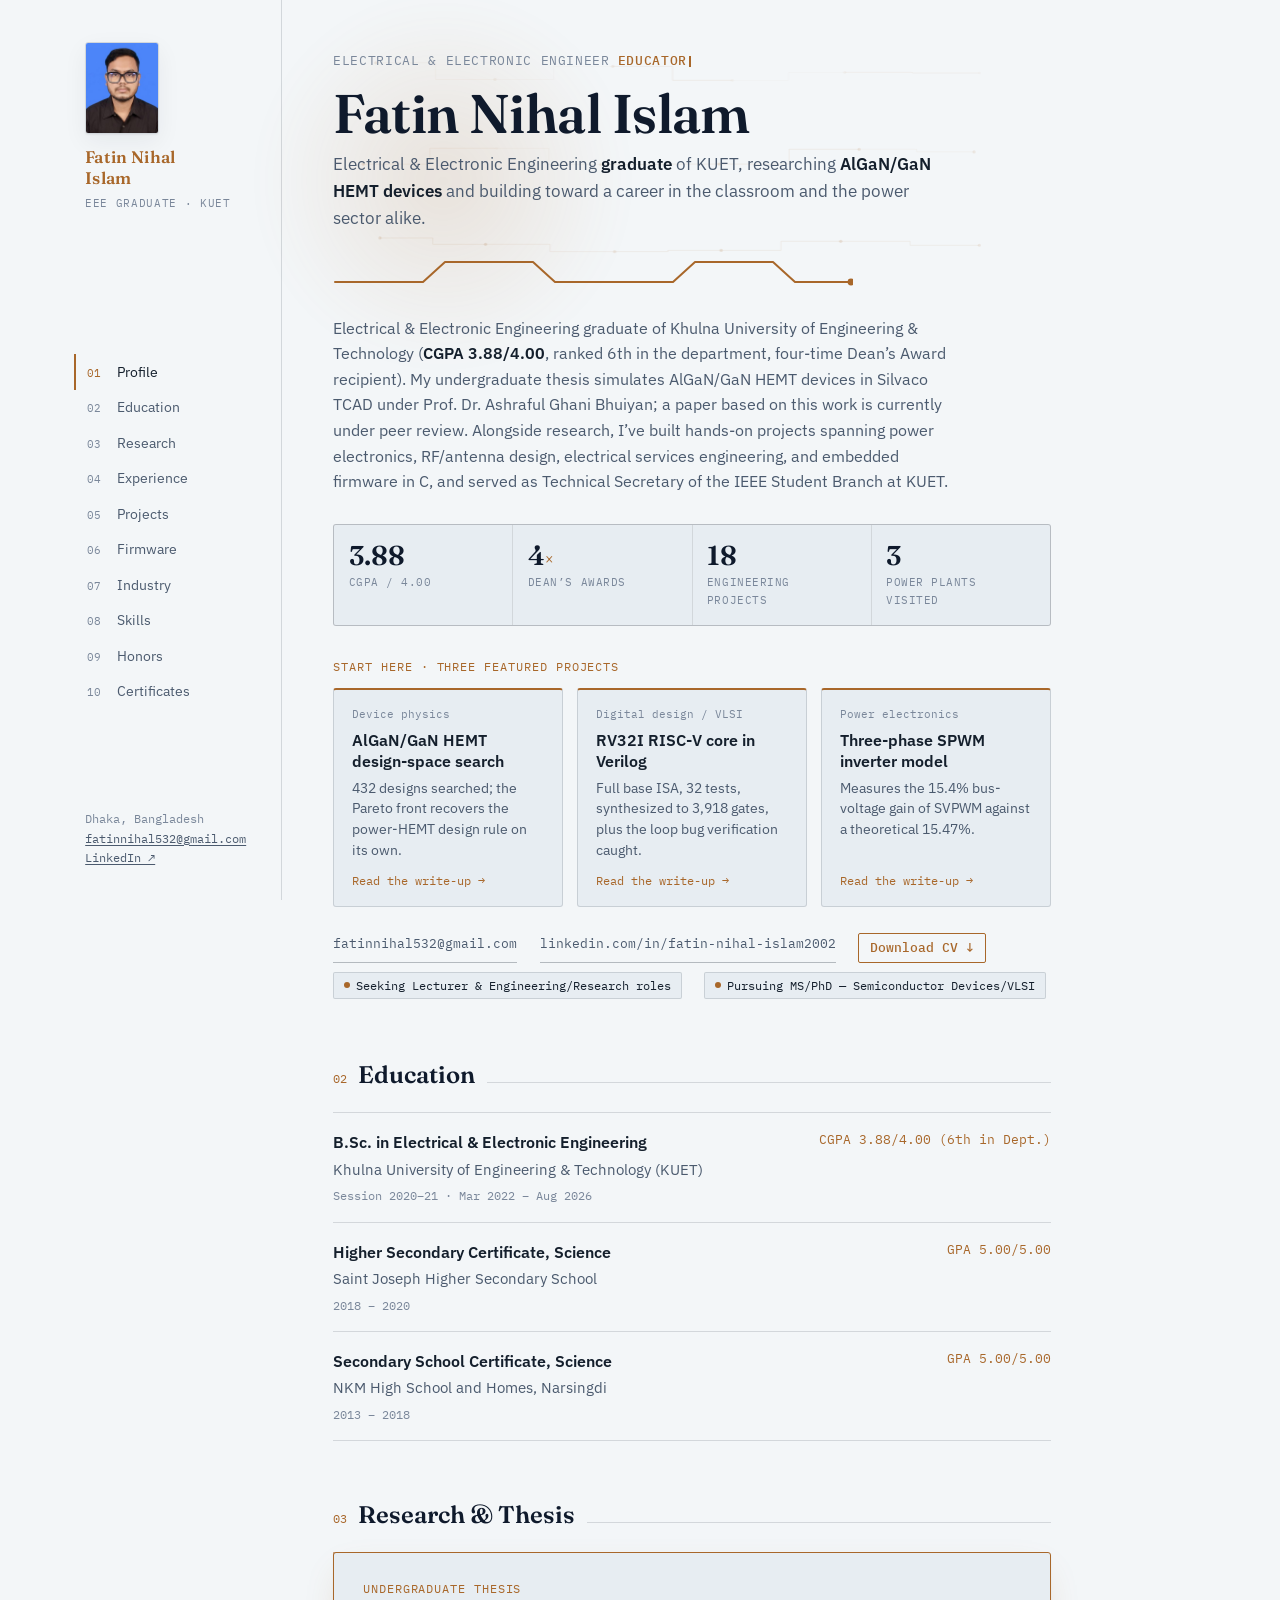
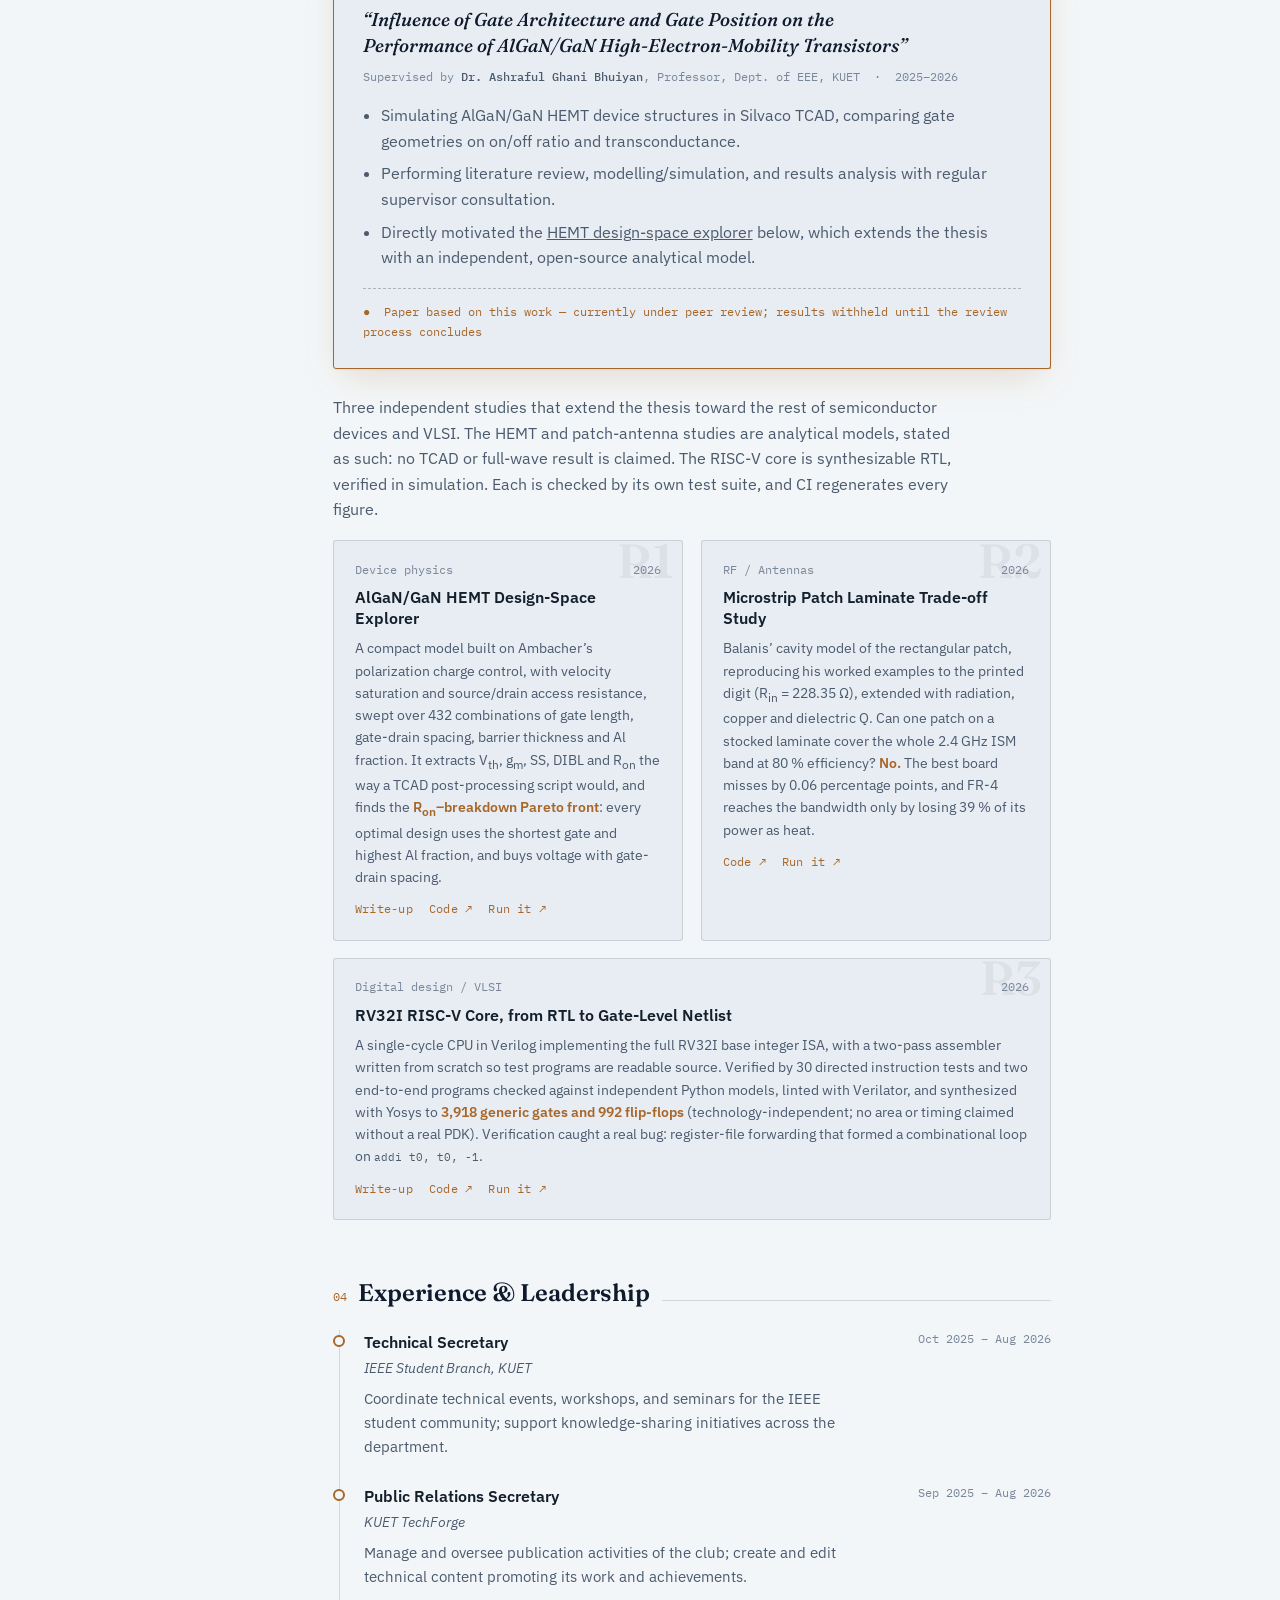
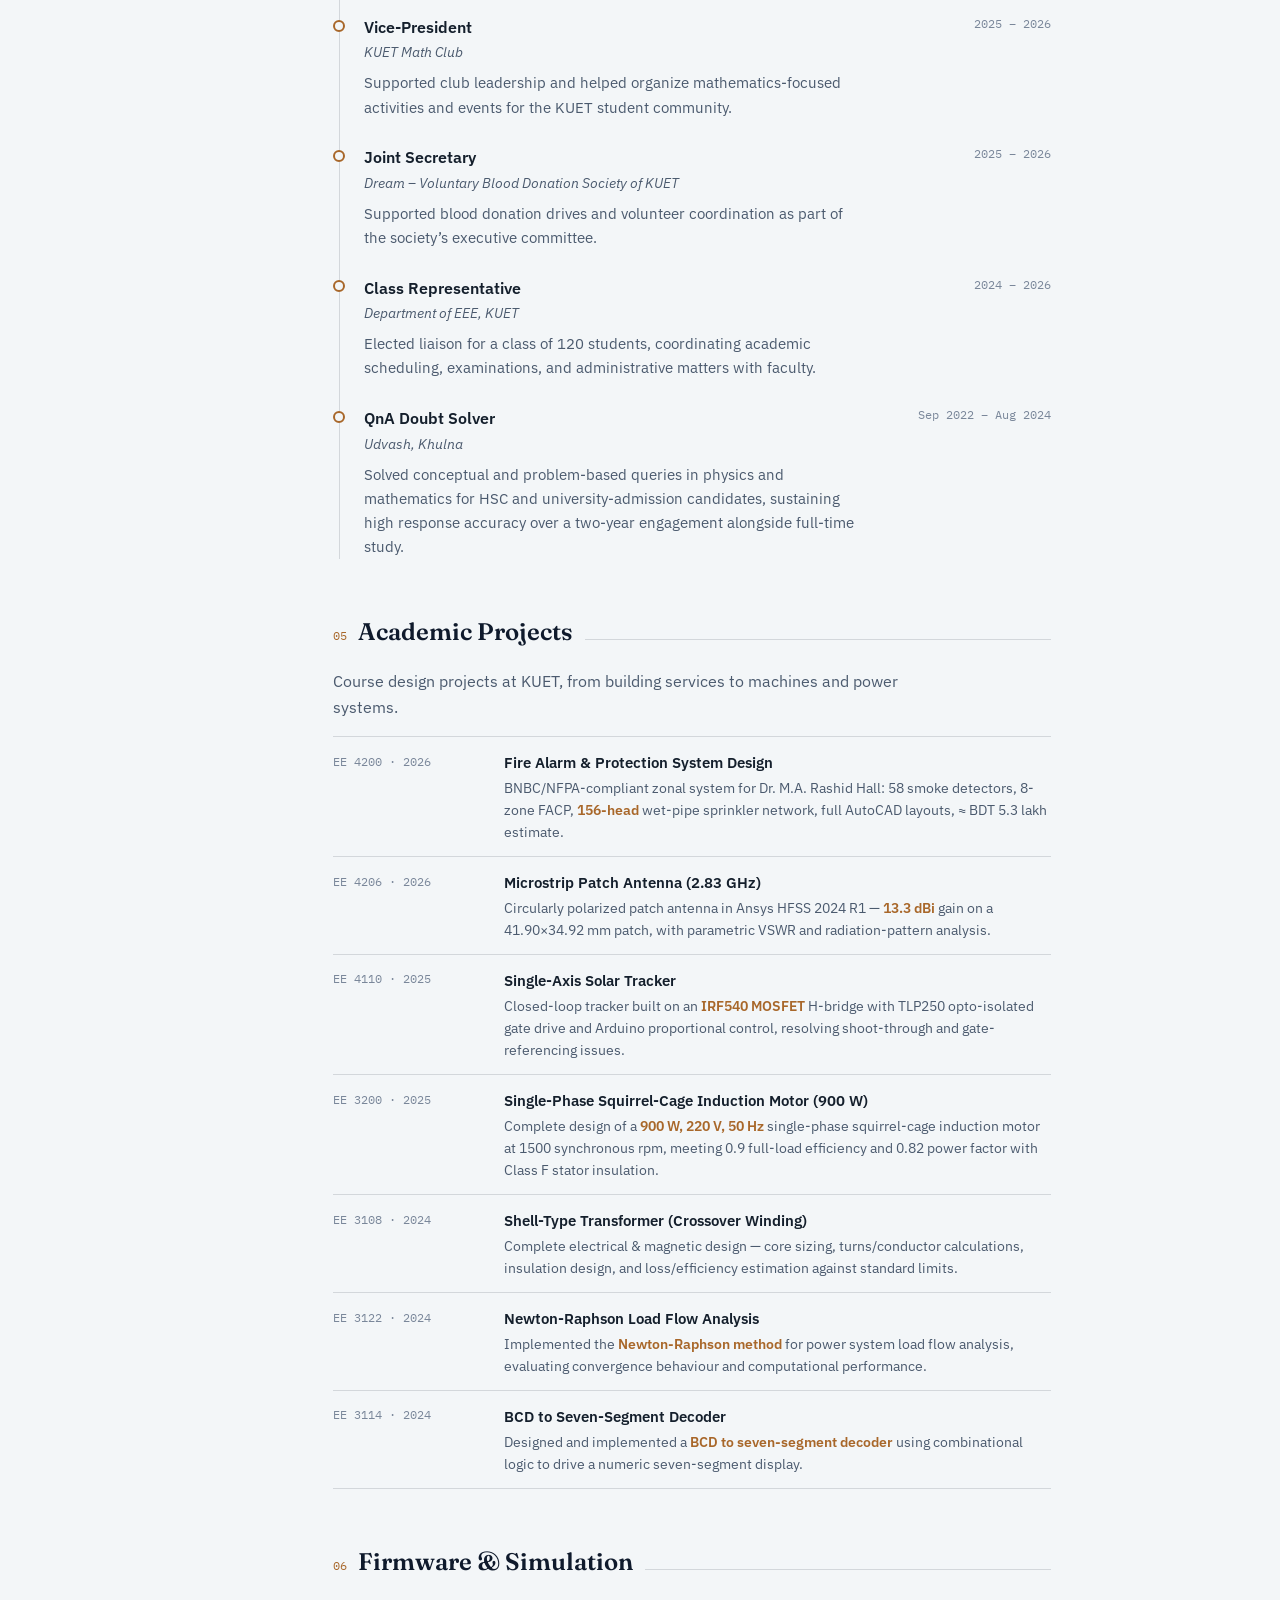
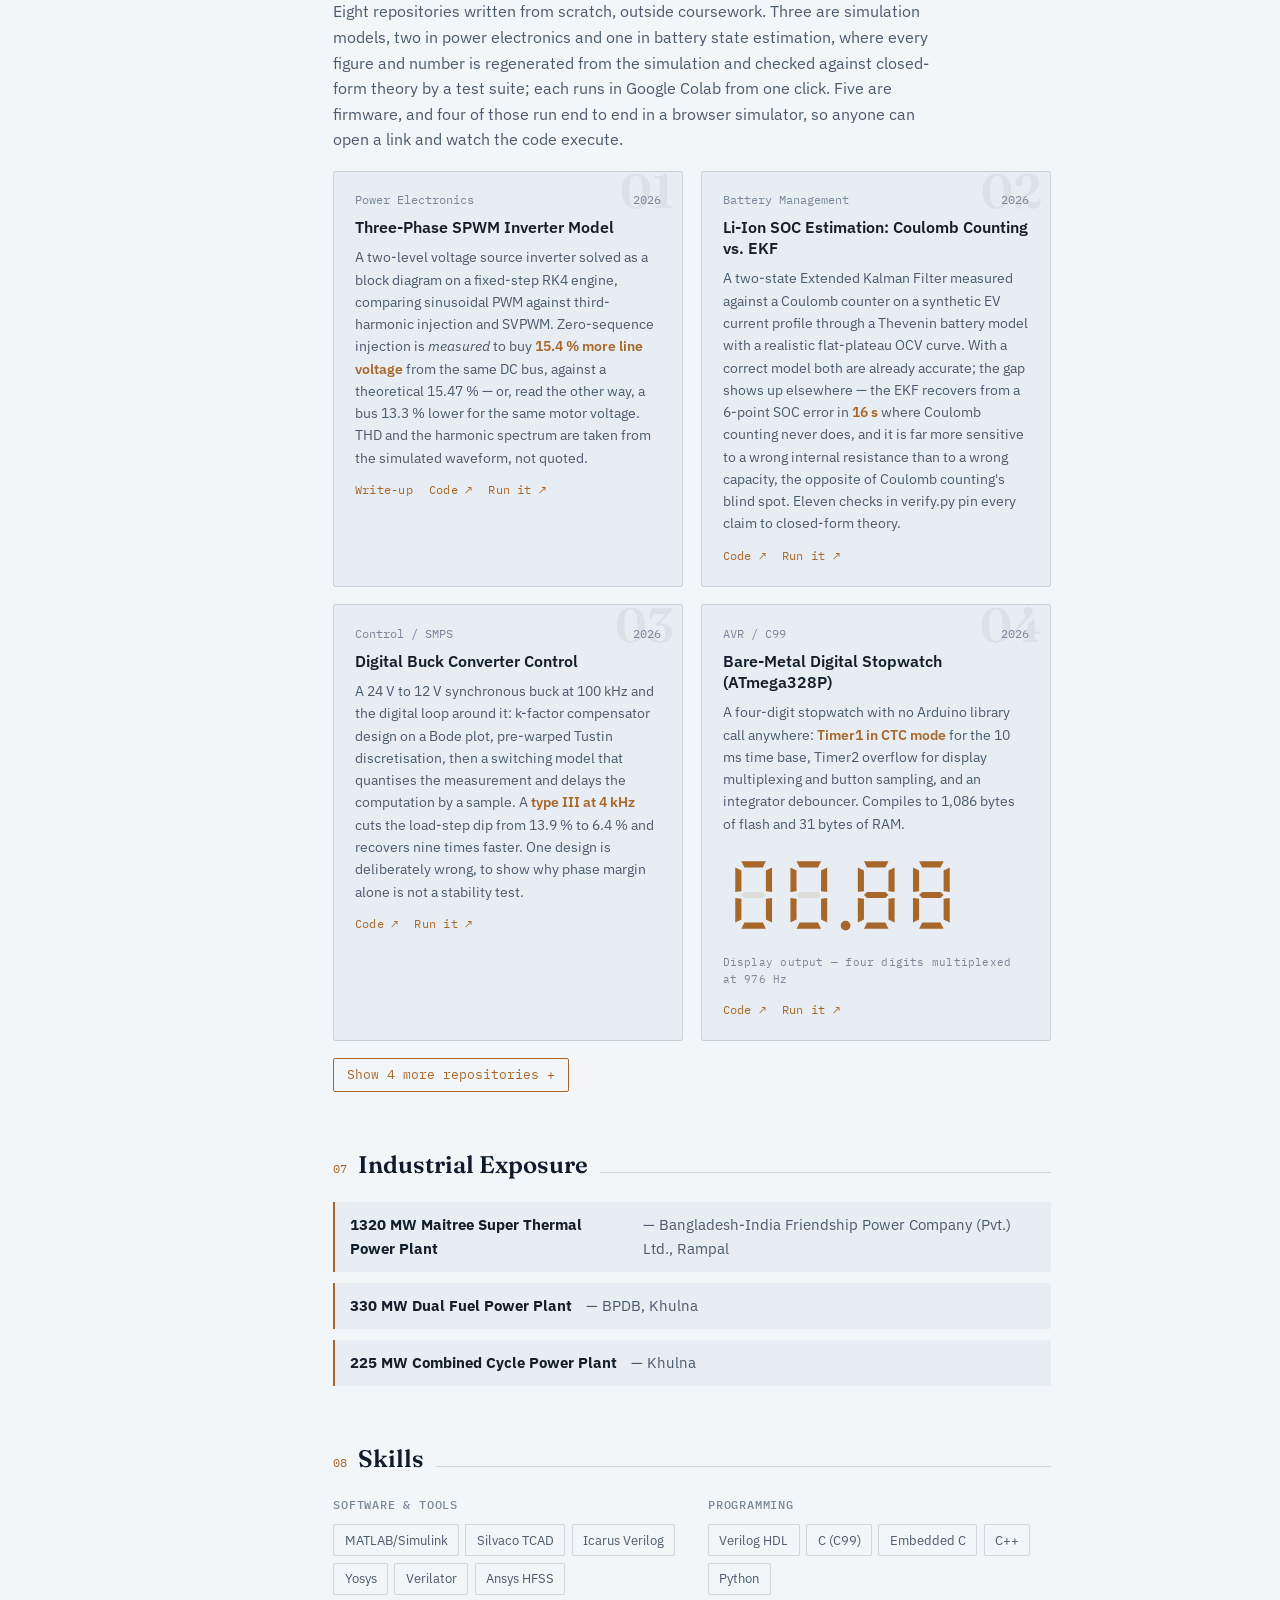
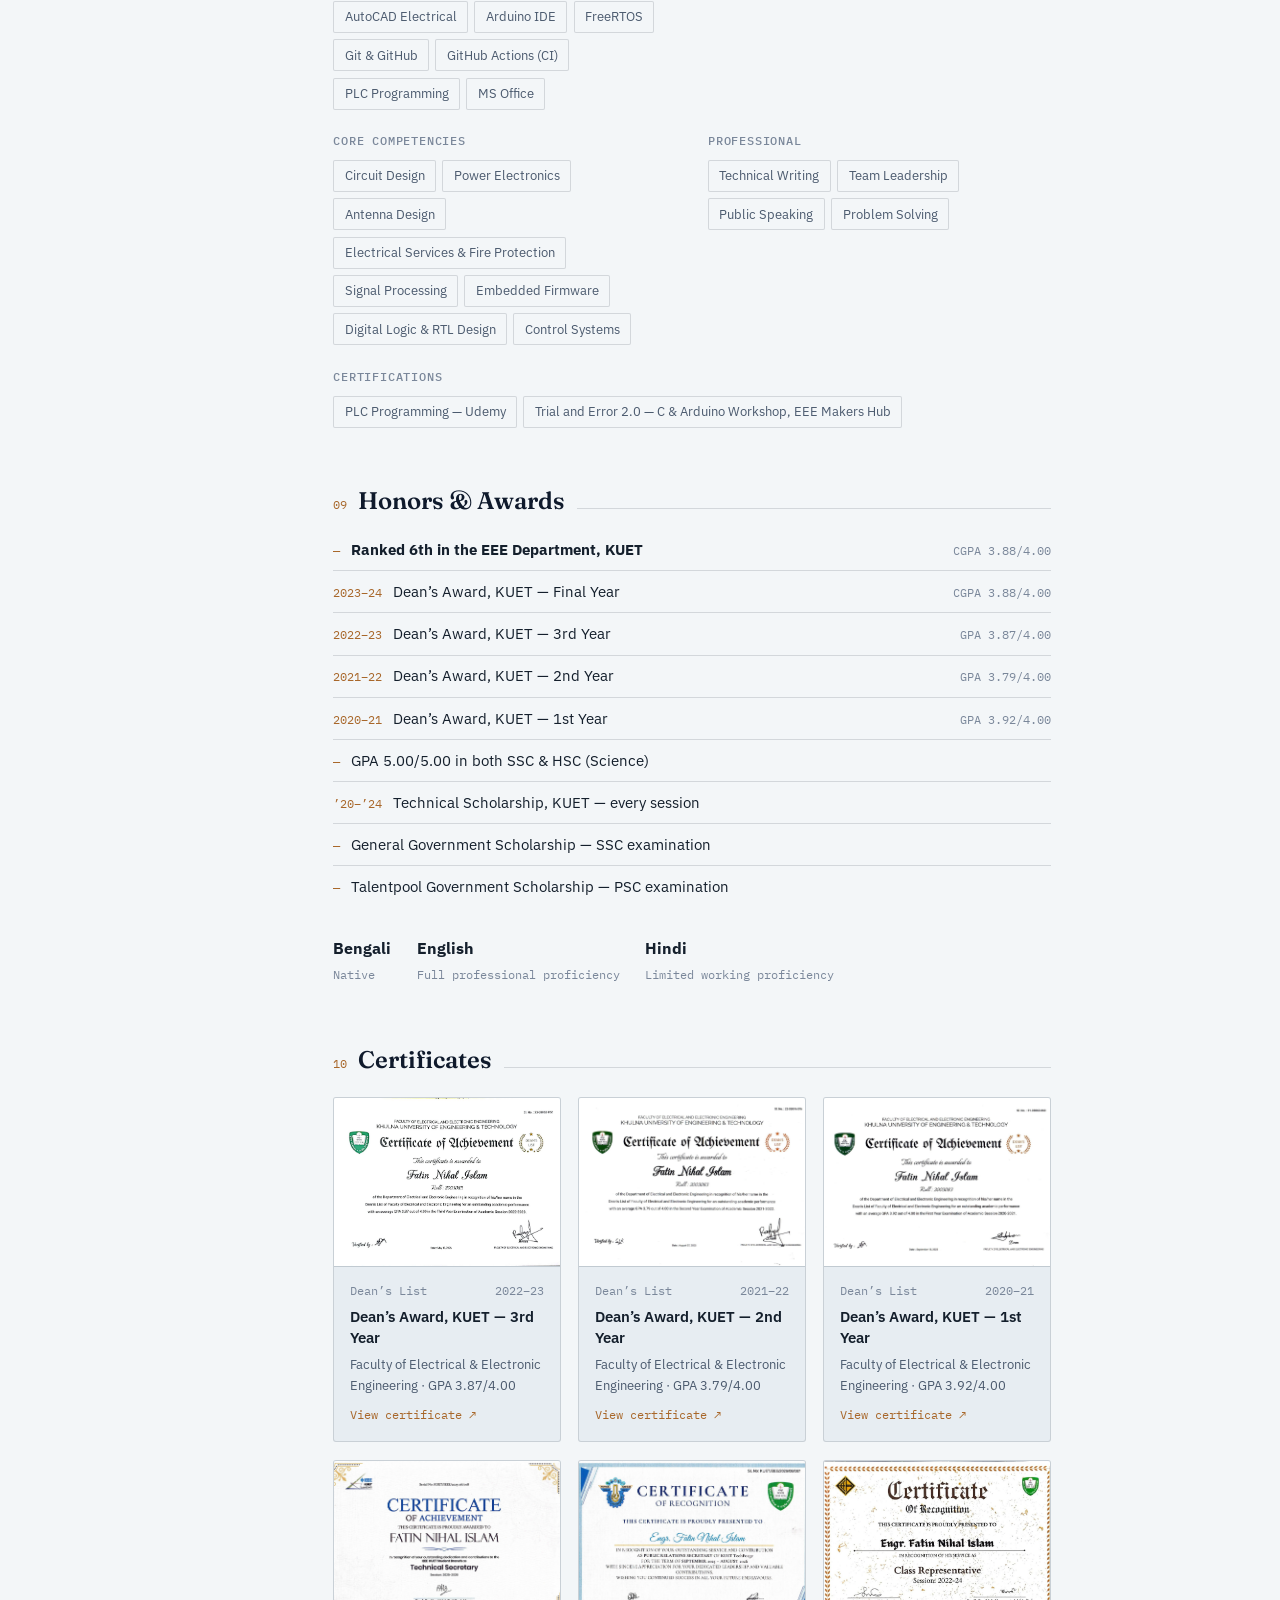
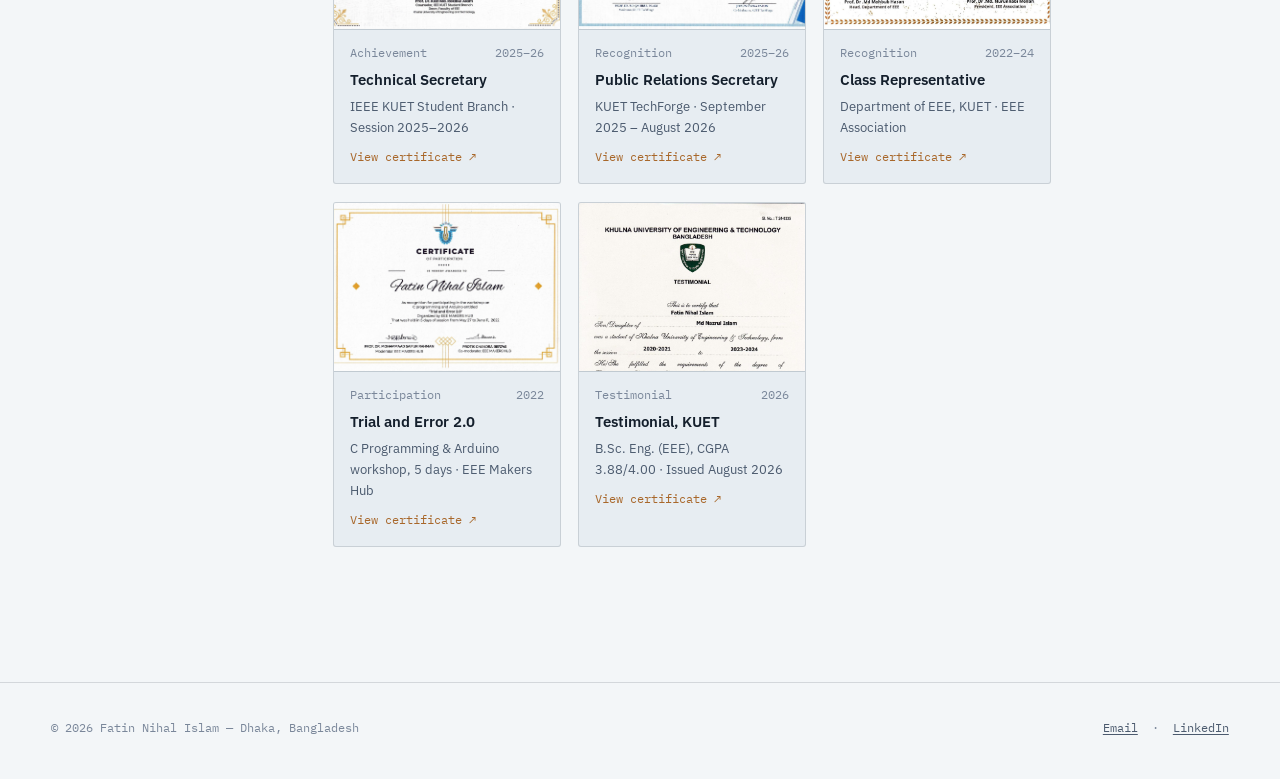
==== commit d63d7077: "Add files via upload" ====
--- a/index.html
+++ b/index.html
@@ -577,19 +577,19 @@
       <div class="featured" aria-labelledby="featuredHead">
         <p class="featured-head" id="featuredHead">Start here &middot; three featured projects</p>
         <div class="featured-grid">
-          <a class="feat" href="writeups/hemt-design-space.html">
+          <a class="feat" href="hemt-design-space.html">
             <span class="feat-tag">Device physics</span>
             <span class="feat-title">AlGaN/GaN HEMT design-space search</span>
             <span class="feat-line">432 designs searched; the Pareto front recovers the power-HEMT design rule on its own.</span>
             <span class="feat-cta">Read the write-up &rarr;</span>
           </a>
-          <a class="feat" href="writeups/rv32i-core.html">
+          <a class="feat" href="rv32i-core.html">
             <span class="feat-tag">Digital design / VLSI</span>
             <span class="feat-title">RV32I RISC-V core in Verilog</span>
             <span class="feat-line">Full base ISA, 32 tests, synthesized to 3,918 gates, plus the loop bug verification caught.</span>
             <span class="feat-cta">Read the write-up &rarr;</span>
           </a>
-          <a class="feat" href="writeups/spwm-inverter.html">
+          <a class="feat" href="spwm-inverter.html">
             <span class="feat-tag">Power electronics</span>
             <span class="feat-title">Three-phase SPWM inverter model</span>
             <span class="feat-line">Measures the 15.4% bus-voltage gain of SVPWM against a theoretical 15.47%.</span>
@@ -658,7 +658,7 @@
           <div class="code"><span>Device physics</span><span>2026</span></div>
           <h3>AlGaN/GaN HEMT Design-Space Explorer</h3>
           <p>A compact model built on Ambacher&rsquo;s polarization charge control, with velocity saturation and source/drain access resistance, swept over 432 combinations of gate length, gate-drain spacing, barrier thickness and Al fraction. It extracts V<sub>th</sub>, g<sub>m</sub>, SS, DIBL and R<sub>on</sub> the way a TCAD post-processing script would, and finds the <span class="spec">R<sub>on</sub>&ndash;breakdown Pareto front</span>: every optimal design uses the shortest gate and highest Al fraction, and buys voltage with gate-drain spacing.</p>
-          <div class="links"><a href="writeups/hemt-design-space.html">Write-up</a><a href="https://github.com/fatinnihal532-hub/algan-gan-hemt-dse" target="_blank" rel="noopener">Code &#8599;</a><a href="https://colab.research.google.com/github/fatinnihal532-hub/algan-gan-hemt-dse/blob/main/run_in_colab.ipynb" target="_blank" rel="noopener">Run it &#8599;</a></div>
+          <div class="links"><a href="hemt-design-space.html">Write-up</a><a href="https://github.com/fatinnihal532-hub/algan-gan-hemt-dse" target="_blank" rel="noopener">Code &#8599;</a><a href="https://colab.research.google.com/github/fatinnihal532-hub/algan-gan-hemt-dse/blob/main/run_in_colab.ipynb" target="_blank" rel="noopener">Run it &#8599;</a></div>
         </div>
 
         <div class="proj" data-index="R2">
@@ -671,7 +671,7 @@
           <div class="code"><span>Digital design / VLSI</span><span>2026</span></div>
           <h3>RV32I RISC-V Core, from RTL to Gate-Level Netlist</h3>
           <p>A single-cycle CPU in Verilog implementing the full RV32I base integer ISA, with a two-pass assembler written from scratch so test programs are readable source. Verified by 30 directed instruction tests and two end-to-end programs checked against independent Python models, linted with Verilator, and synthesized with Yosys to <span class="spec">3,918 generic gates and 992 flip-flops</span> (technology-independent; no area or timing claimed without a real PDK). Verification caught a real bug: register-file forwarding that formed a combinational loop on <code>addi t0, t0, -1</code>.</p>
-          <div class="links"><a href="writeups/rv32i-core.html">Write-up</a><a href="https://github.com/fatinnihal532-hub/rv32i-core" target="_blank" rel="noopener">Code &#8599;</a><a href="https://colab.research.google.com/github/fatinnihal532-hub/rv32i-core/blob/main/run_in_colab.ipynb" target="_blank" rel="noopener">Run it &#8599;</a></div>
+          <div class="links"><a href="rv32i-core.html">Write-up</a><a href="https://github.com/fatinnihal532-hub/rv32i-core" target="_blank" rel="noopener">Code &#8599;</a><a href="https://colab.research.google.com/github/fatinnihal532-hub/rv32i-core/blob/main/run_in_colab.ipynb" target="_blank" rel="noopener">Run it &#8599;</a></div>
         </div>
       </div>
     </section>
@@ -742,7 +742,7 @@
           <div class="code"><span>Power Electronics</span><span>2026</span></div>
           <h3>Three-Phase SPWM Inverter Model</h3>
           <p>A two-level voltage source inverter solved as a block diagram on a fixed-step RK4 engine, comparing sinusoidal PWM against third-harmonic injection and SVPWM. Zero-sequence injection is <em>measured</em> to buy <span class="spec">15.4 % more line voltage</span> from the same DC bus, against a theoretical 15.47 % &mdash; or, read the other way, a bus 13.3 % lower for the same motor voltage. THD and the harmonic spectrum are taken from the simulated waveform, not quoted.</p>
-          <div class="links"><a href="writeups/spwm-inverter.html">Write-up</a><a href="https://github.com/fatinnihal532-hub/spwm-inverter-model" target="_blank" rel="noopener">Code &#8599;</a><a href="https://colab.research.google.com/github/fatinnihal532-hub/spwm-inverter-model/blob/main/run_in_colab.ipynb" target="_blank" rel="noopener">Run it &#8599;</a></div>
+          <div class="links"><a href="spwm-inverter.html">Write-up</a><a href="https://github.com/fatinnihal532-hub/spwm-inverter-model" target="_blank" rel="noopener">Code &#8599;</a><a href="https://colab.research.google.com/github/fatinnihal532-hub/spwm-inverter-model/blob/main/run_in_colab.ipynb" target="_blank" rel="noopener">Run it &#8599;</a></div>
         </div>
 
         <div class="proj" data-index="02">
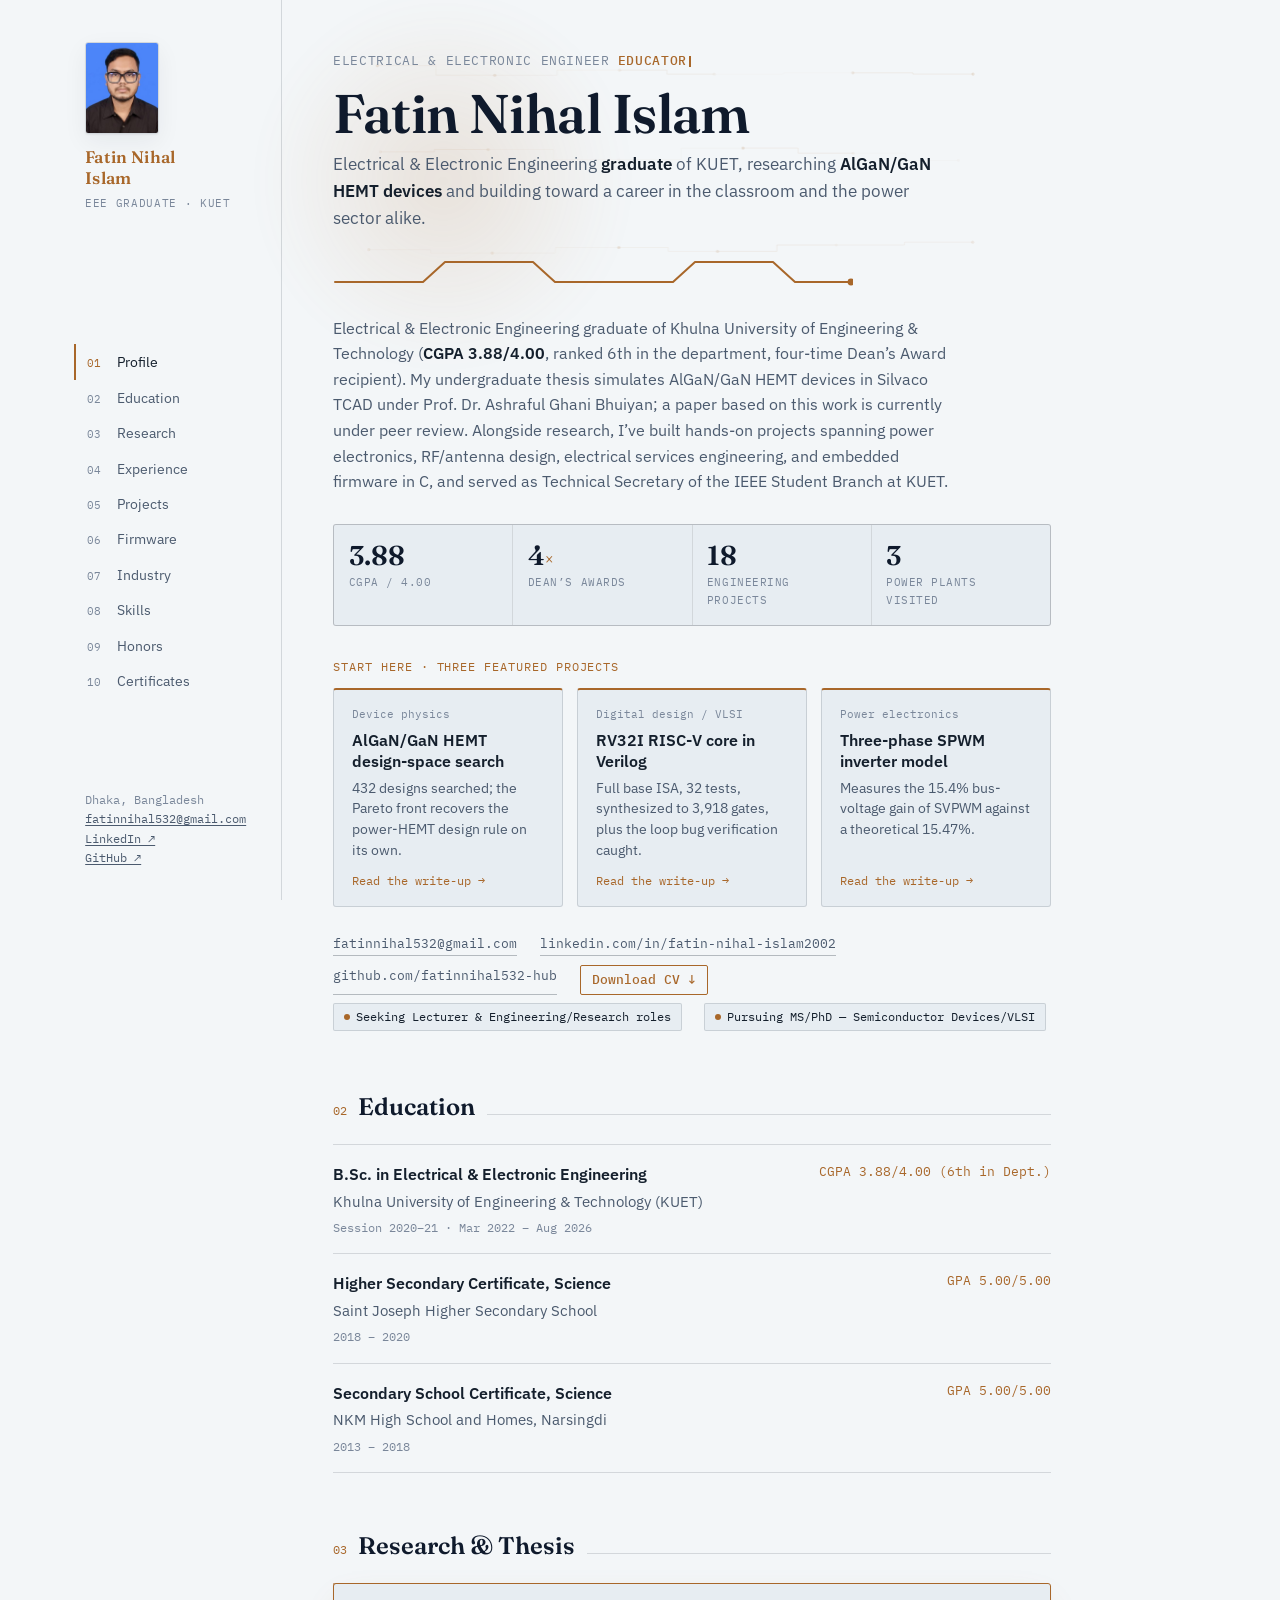
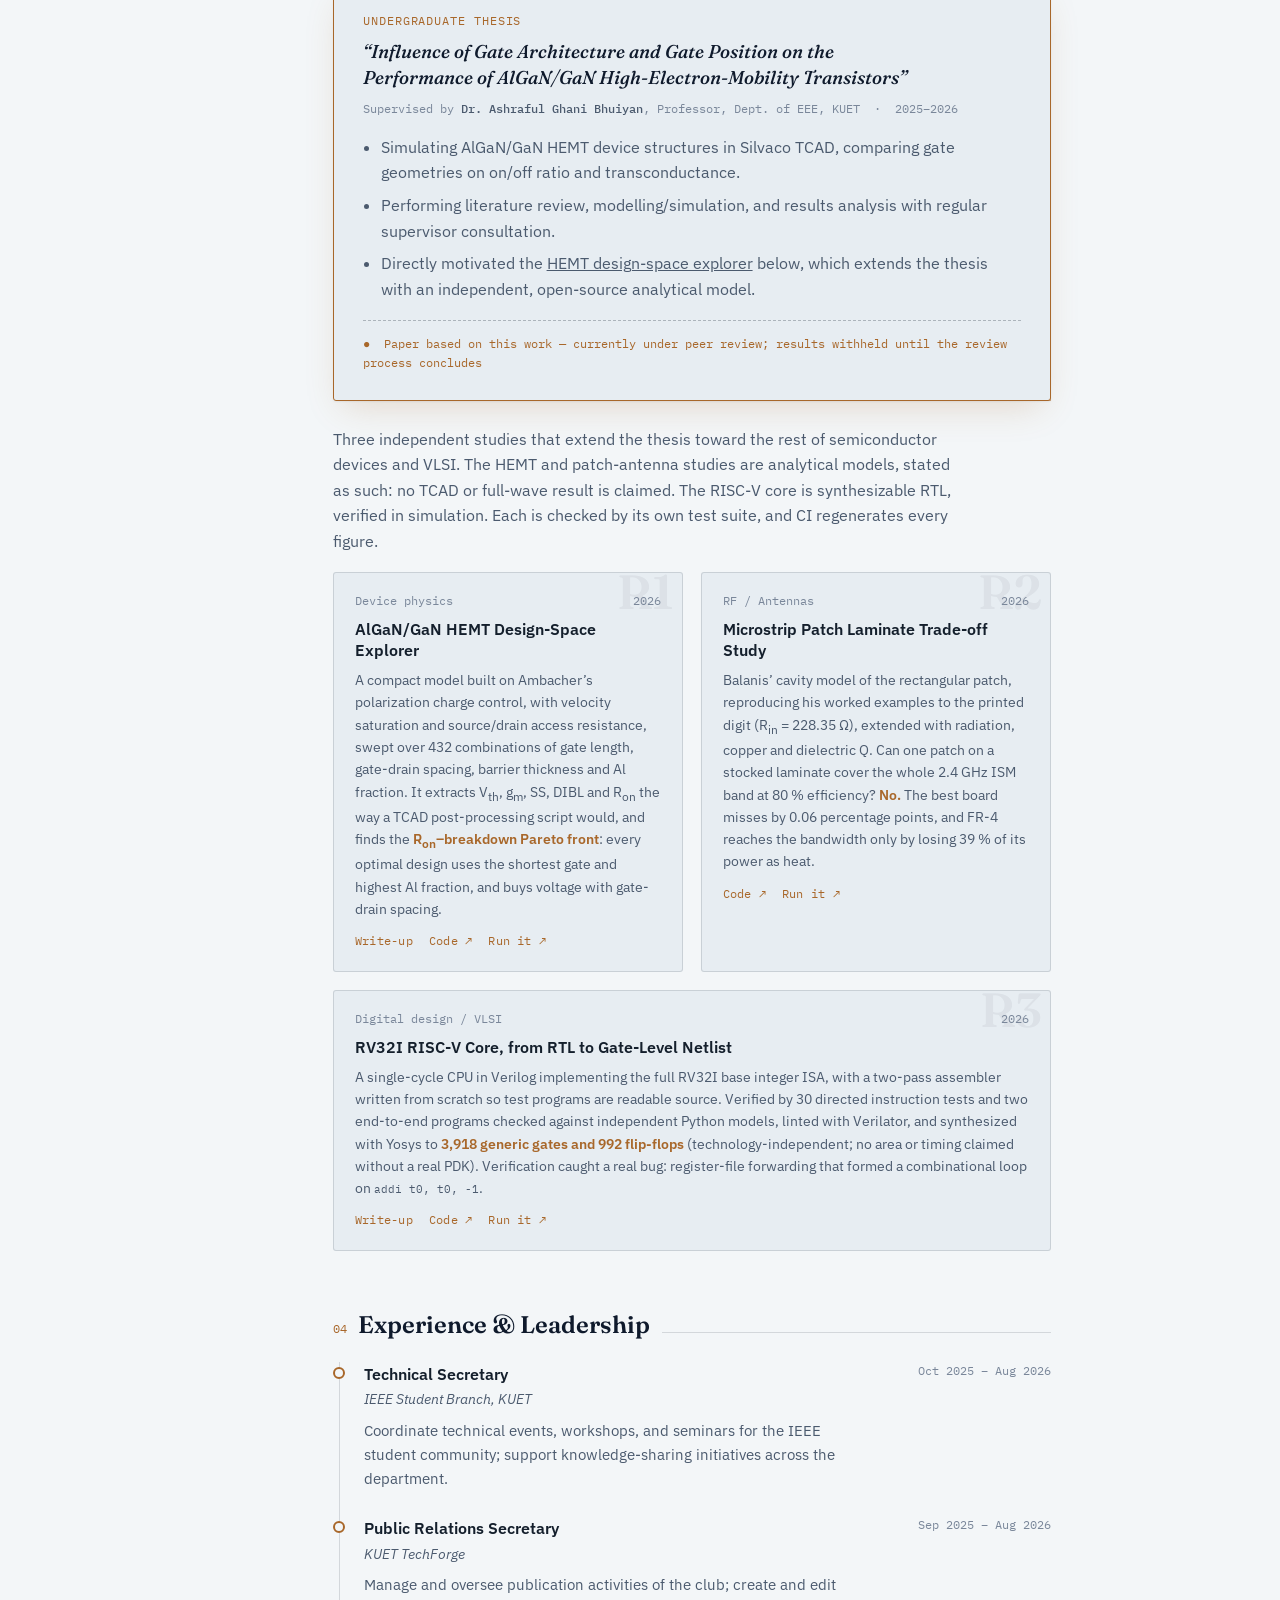
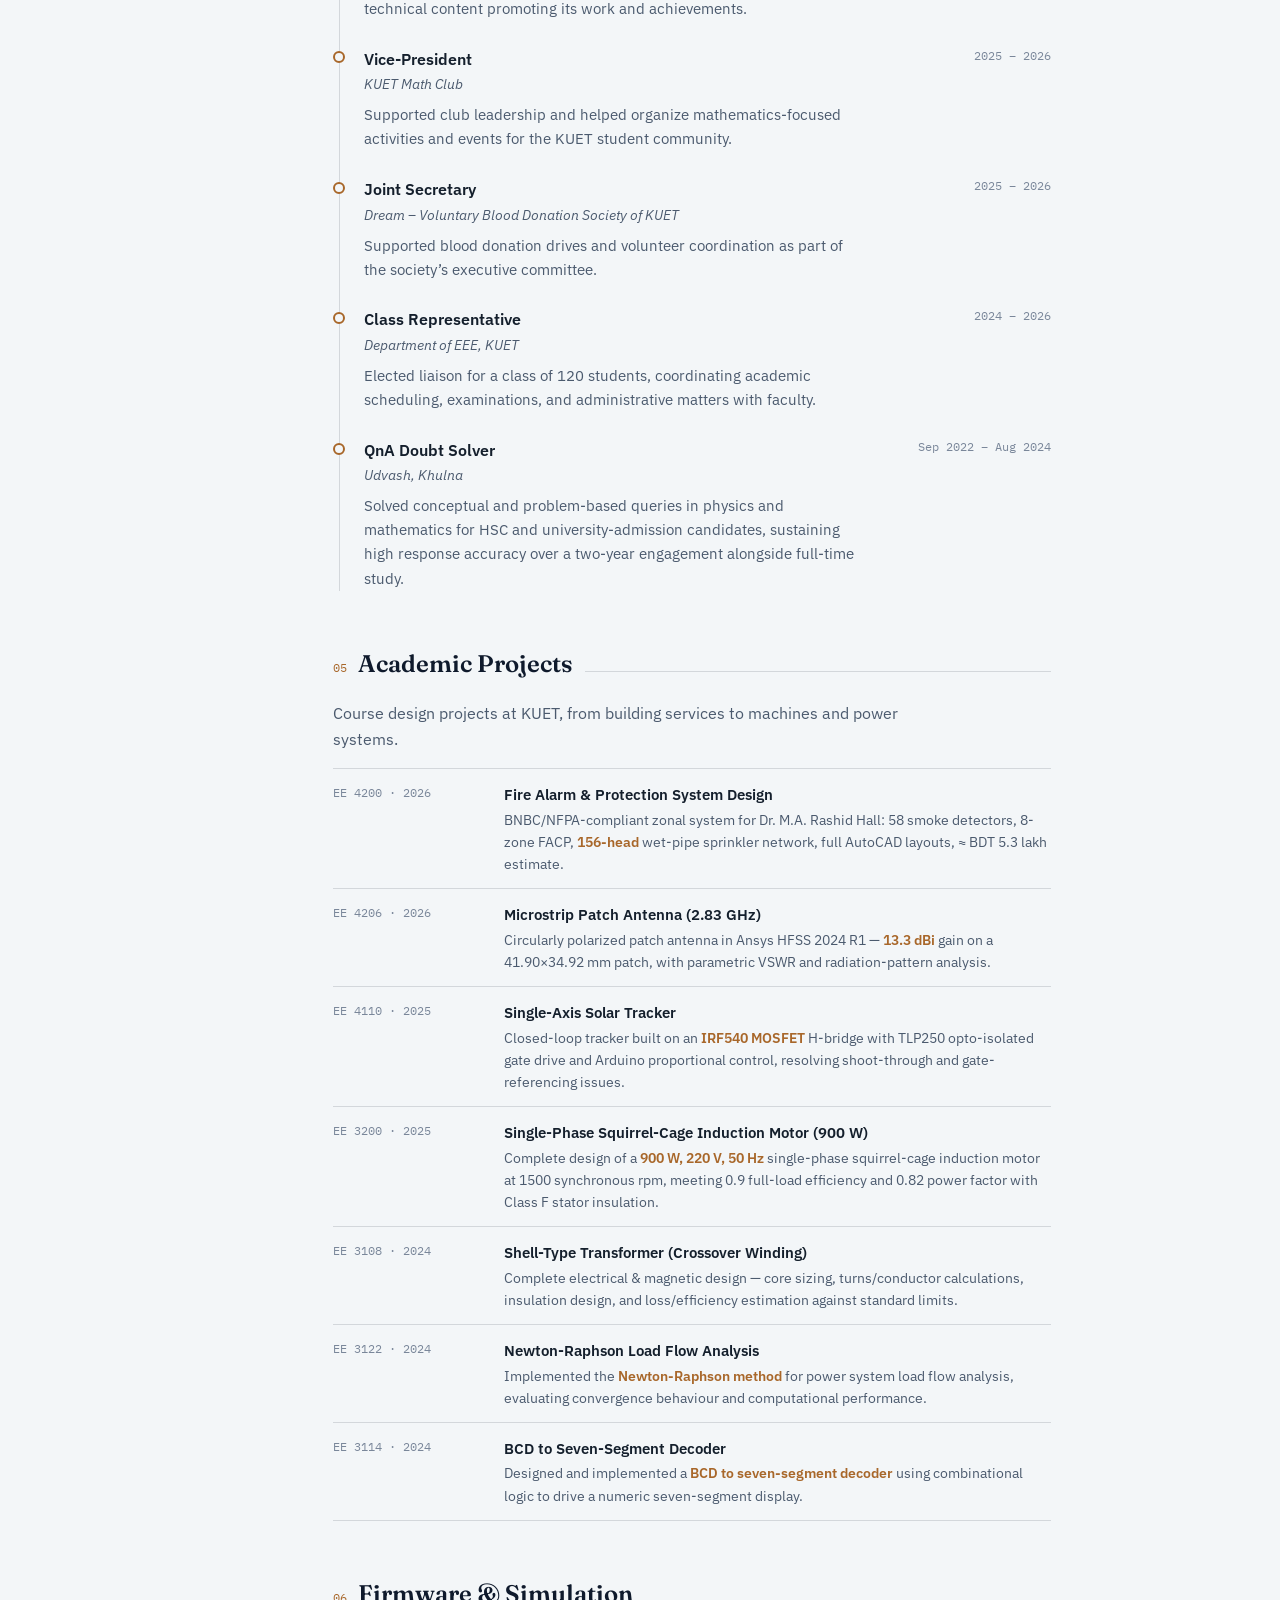
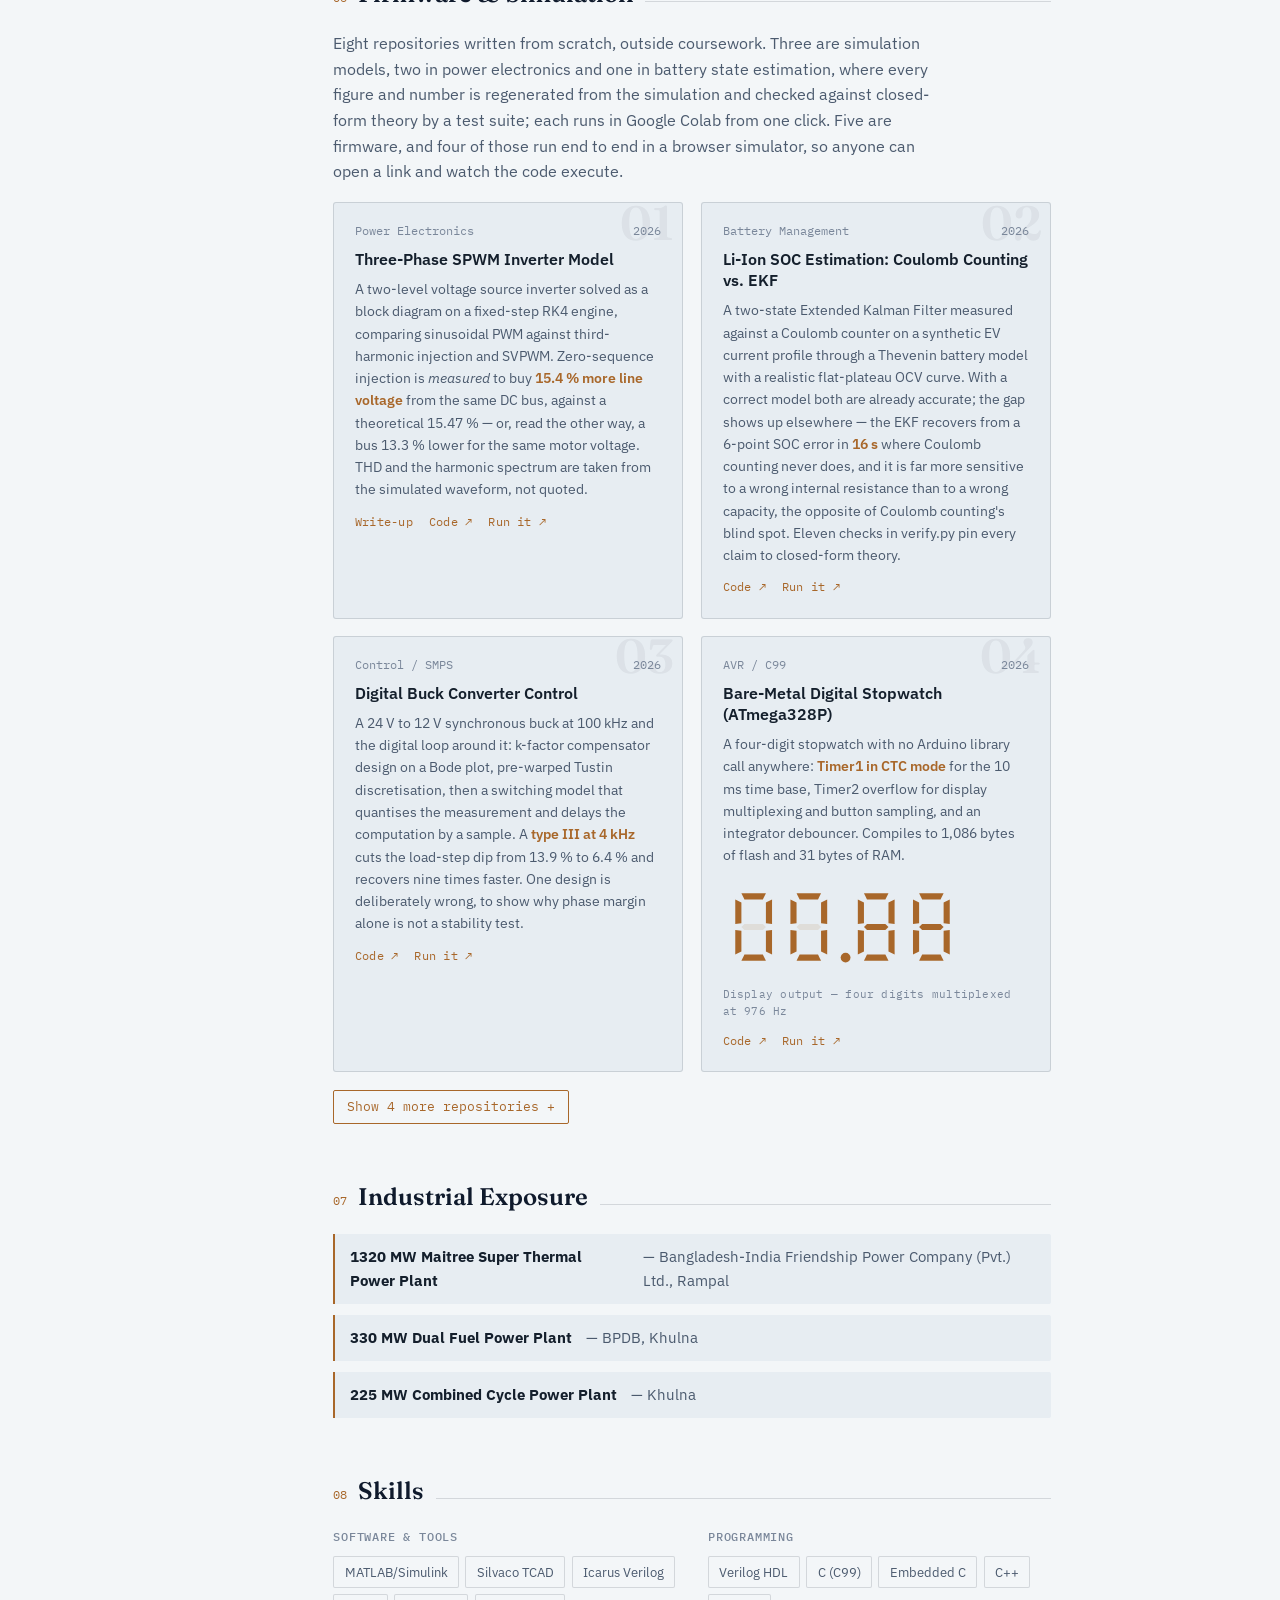
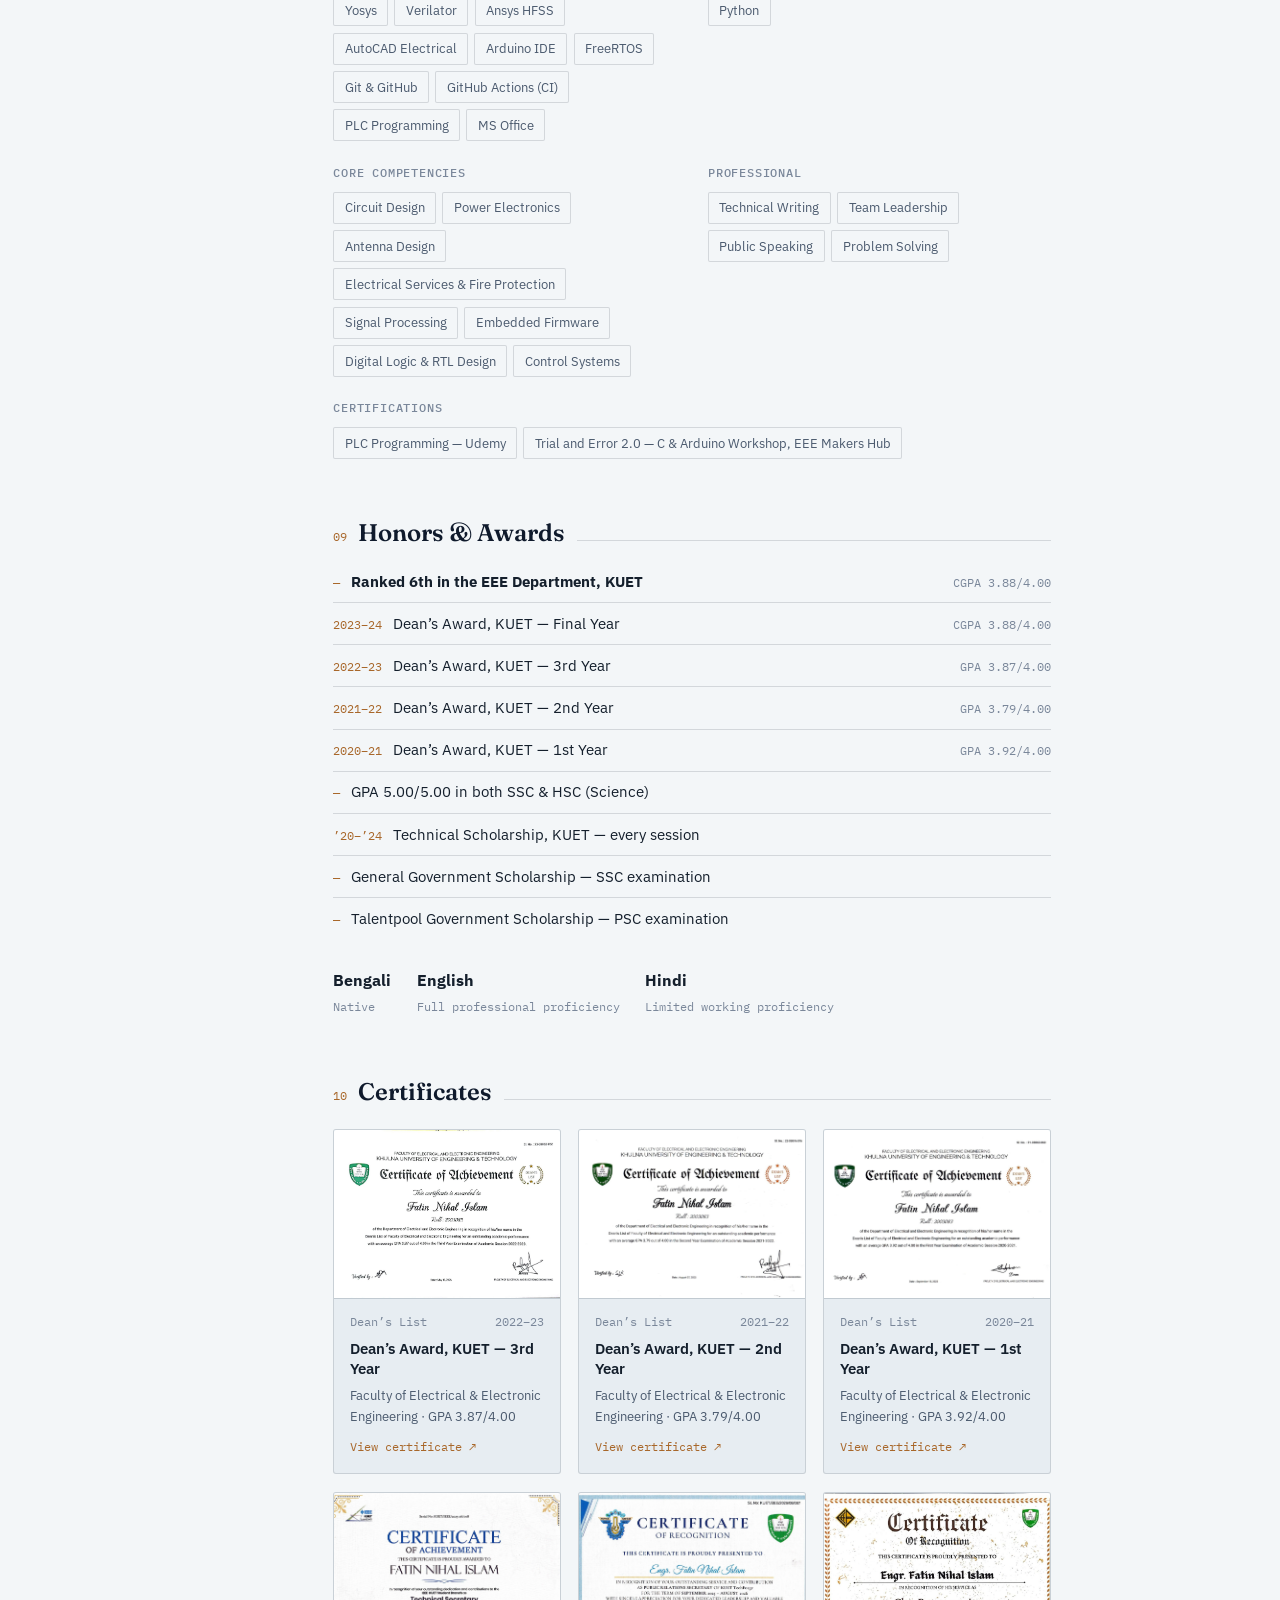
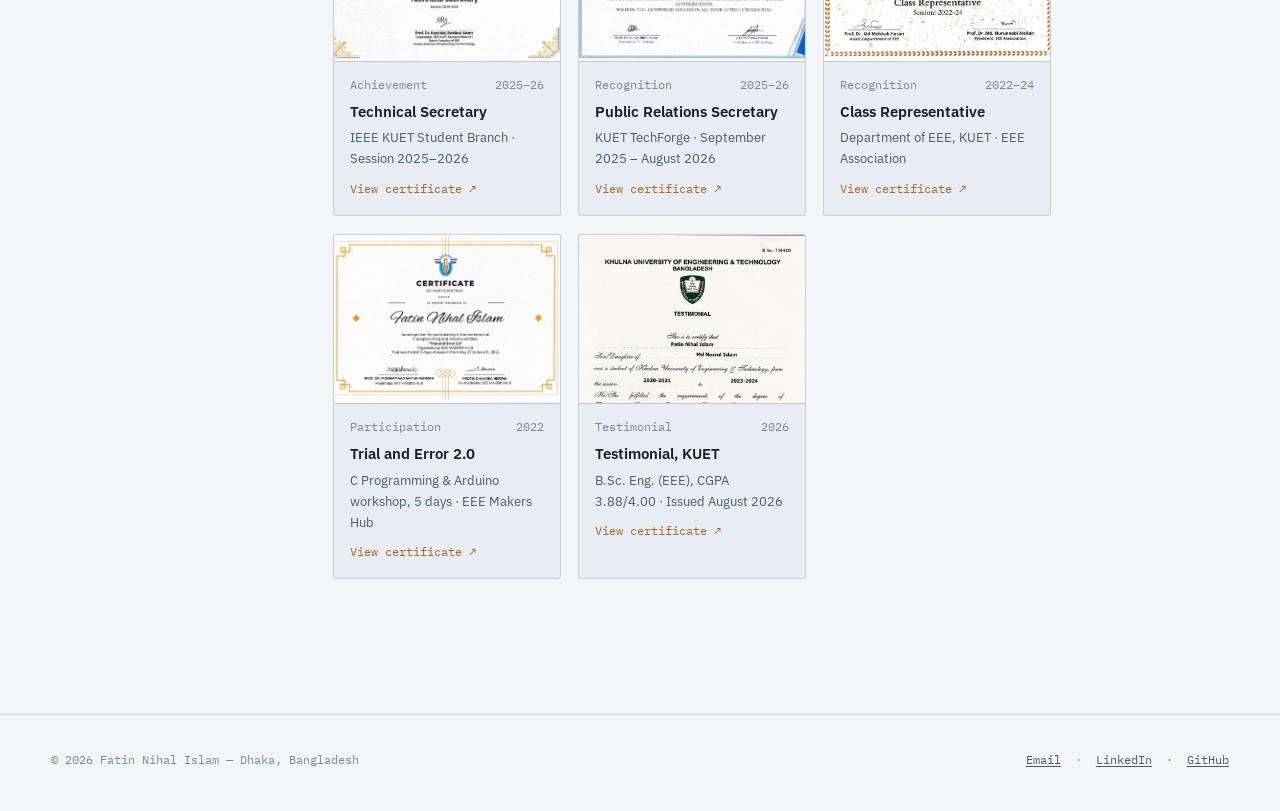
==== commit 07b13362: "Add files via upload" ====
--- a/index.html
+++ b/index.html
@@ -549,7 +549,8 @@
     <div class="rail-bottom">
       Dhaka, Bangladesh<br>
       <a href="mailto:fatinnihal532@gmail.com">fatinnihal532@gmail.com</a><br>
-      <a href="https://linkedin.com/in/fatin-nihal-islam2002" target="_blank" rel="noopener">LinkedIn ↗</a>
+      <a href="https://linkedin.com/in/fatin-nihal-islam2002" target="_blank" rel="noopener">LinkedIn ↗</a><br>
+      <a href="https://github.com/fatinnihal532-hub" target="_blank" rel="noopener">GitHub ↗</a>
     </div>
   </aside>
 
@@ -601,6 +602,7 @@
       <div class="hero-meta">
         <a href="mailto:fatinnihal532@gmail.com">fatinnihal532@gmail.com</a>
         <a href="https://linkedin.com/in/fatin-nihal-islam2002" target="_blank" rel="noopener">linkedin.com/in/fatin-nihal-islam2002</a>
+        <a href="https://github.com/fatinnihal532-hub" target="_blank" rel="noopener">github.com/fatinnihal532-hub</a>
         <a href="assets/Fatin_Nihal_Islam_CV.pdf" target="_blank" rel="noopener" class="cv-link">Download CV &#8595;</a>
         <span class="goal">Seeking Lecturer &amp; Engineering/Research roles</span>
         <span class="goal">Pursuing MS/PhD — Semiconductor Devices/VLSI</span>
@@ -775,7 +777,7 @@
           <div class="code"><span>Control</span><span>2026</span></div>
           <h3>Embedded PID Temperature Controller</h3>
           <p>A discrete PID loop at a fixed <span class="spec">10 Hz</span> with derivative on measurement and conditional-integration anti-windup, driving a first-order thermal plant with 2 s of transport delay. A Python model sweeps the gains; removing the windup guard alone pushes the same tuning to 23 % overshoot.</p>
-          <figure class="fig"><svg viewBox="0 0 360 150" width="100%" role="img" aria-label="Measured step response of the PID controller: temperature rises from 25 to 45 degrees Celsius and settles on the setpoint" style="display:block"><line x1="30" y1="23.6" x2="350" y2="23.6" stroke="currentColor" stroke-width="1" stroke-dasharray="3 3" opacity=".4"/><line x1="30" y1="12" x2="30" y2="126" stroke="currentColor" stroke-width="1" opacity=".28"/><line x1="30" y1="126" x2="350" y2="126" stroke="currentColor" stroke-width="1" opacity=".28"/><path d="M30.0 116.7 L36.4 116.7 L42.8 116.7 L49.2 109.0 L55.6 99.4 L62.0 90.1 L68.4 81.1 L74.8 72.6 L81.2 65.1 L87.6 58.8 L94.0 53.4 L100.4 48.8 L106.8 44.7 L113.2 41.2 L119.6 38.2 L126.0 35.6 L132.4 33.4 L138.8 31.5 L145.2 29.8 L151.6 28.4 L158.0 27.2 L164.4 26.2 L170.8 25.4 L177.2 24.7 L183.6 24.1 L190.0 23.6 L196.4 23.2 L202.8 22.9 L209.2 22.6 L215.6 22.4 L222.0 22.3 L228.4 22.2 L234.8 22.1 L241.2 22.0 L247.6 22.0 L254.0 22.0 L260.4 22.0 L266.8 22.0 L273.2 22.0 L279.6 22.0 L286.0 22.1 L292.4 22.1 L298.8 22.2 L305.2 22.2 L311.6 22.3 L318.0 22.3 L324.4 22.4 L330.8 22.5 L337.2 22.5 L343.6 22.6 L350.0 22.6" fill="none" stroke="currentColor" stroke-width="2" stroke-linejoin="round" stroke-linecap="round"/><g font-size="8.5" fill="currentColor" opacity=".6" font-family="ui-monospace,SFMono-Regular,monospace"><text x="26" y="26.6" text-anchor="end">45</text><text x="26" y="119.7" text-anchor="end">25</text><text x="30" y="142">0 s</text><text x="350" y="142" text-anchor="end">45 s</text><text x="350" y="18.6" text-anchor="end">setpoint 45 &#176;C</text></g></svg><figcaption>Measured step response &mdash; 1.8 % overshoot, settled in 20 s</figcaption></figure>
+          <figure class="fig"><svg viewBox="0 0 360 150" width="100%" role="img" aria-label="Simulated step response of the PID controller: temperature rises from 25 to 70 degrees Celsius and settles on the setpoint without overshoot" style="display:block"><line x1="30" y1="20.0" x2="350" y2="20.0" stroke="currentColor" stroke-width="1" stroke-dasharray="3 3" opacity=".4"/><line x1="30" y1="12" x2="30" y2="126" stroke="currentColor" stroke-width="1" opacity=".28"/><line x1="30" y1="126" x2="350" y2="126" stroke="currentColor" stroke-width="1" opacity=".28"/><path d="M30.0 116.0 L35.3 111.0 L40.7 97.0 L46.0 84.7 L51.3 73.7 L56.7 64.0 L62.0 55.4 L67.3 48.0 L72.7 42.3 L78.0 37.8 L83.3 34.2 L88.7 31.4 L94.0 29.2 L99.3 27.4 L104.7 26.0 L110.0 24.9 L115.3 23.9 L120.7 23.2 L126.0 22.6 L131.3 22.1 L136.7 21.7 L142.0 21.4 L147.3 21.2 L152.7 20.9 L158.0 20.8 L163.3 20.6 L168.7 20.5 L174.0 20.4 L179.3 20.3 L184.7 20.3 L190.0 20.2 L195.3 20.2 L200.7 20.2 L206.0 20.1 L211.3 20.1 L216.7 20.1 L222.0 20.1 L227.3 20.1 L232.7 20.0 L238.0 20.0 L243.3 20.0 L248.7 20.0 L254.0 20.0 L259.3 20.0 L264.7 20.0 L270.0 20.0 L275.3 20.0 L280.7 20.0 L286.0 20.0 L291.3 20.0 L296.7 20.0 L302.0 20.0 L307.3 20.0 L312.7 20.0 L318.0 20.0 L323.3 20.0 L328.7 20.0 L334.0 20.0 L339.3 20.0 L344.7 20.0 L349.8 20.0" fill="none" stroke="currentColor" stroke-width="2" stroke-linejoin="round" stroke-linecap="round"/><g font-size="8.5" fill="currentColor" opacity=".6" font-family="ui-monospace,SFMono-Regular,monospace"><text x="26" y="23.0" text-anchor="end">70</text><text x="26" y="119.0" text-anchor="end">25</text><text x="30" y="142">0 s</text><text x="350" y="142" text-anchor="end">180 s</text><text x="350" y="15.0" text-anchor="end">setpoint 70 &#176;C</text></g></svg><figcaption>Simulated step response &mdash; no overshoot, settled within &plusmn;2&nbsp;% in 58.5 s</figcaption></figure>
           <div class="links"><a href="https://github.com/fatinnihal532-hub/embedded-pid-controller" target="_blank" rel="noopener">Code &#8599;</a><a href="https://wokwi.com/projects/475219089057232897" target="_blank" rel="noopener">Run it &#8599;</a></div>
         </div>
 
@@ -947,7 +949,7 @@
 
 <footer>
   <span>&copy; 2026 Fatin Nihal Islam &mdash; Dhaka, Bangladesh</span>
-  <span><a href="mailto:fatinnihal532@gmail.com">Email</a> &nbsp;&middot;&nbsp; <a href="https://linkedin.com/in/fatin-nihal-islam2002" target="_blank" rel="noopener">LinkedIn</a></span>
+  <span><a href="mailto:fatinnihal532@gmail.com">Email</a> &nbsp;&middot;&nbsp; <a href="https://linkedin.com/in/fatin-nihal-islam2002" target="_blank" rel="noopener">LinkedIn</a> &nbsp;&middot;&nbsp; <a href="https://github.com/fatinnihal532-hub" target="_blank" rel="noopener">GitHub</a></span>
 </footer>
 
 <script>
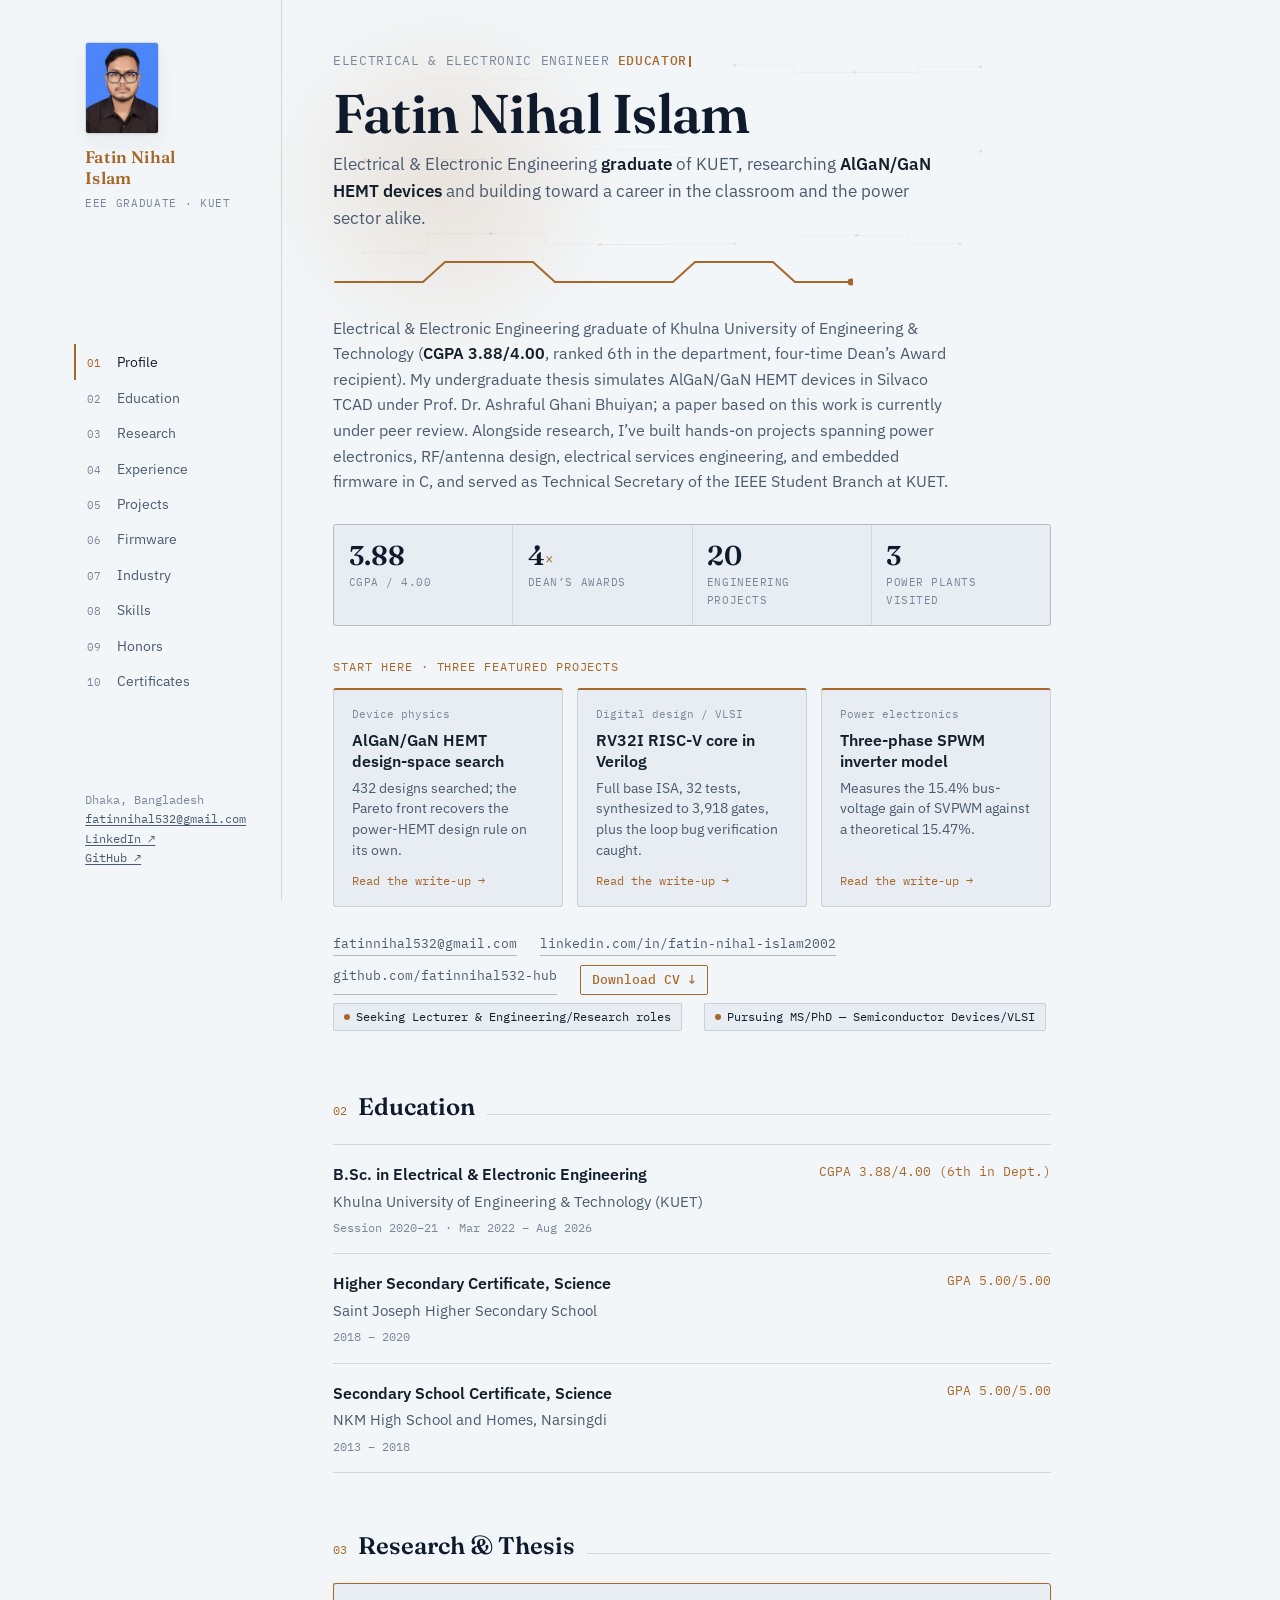
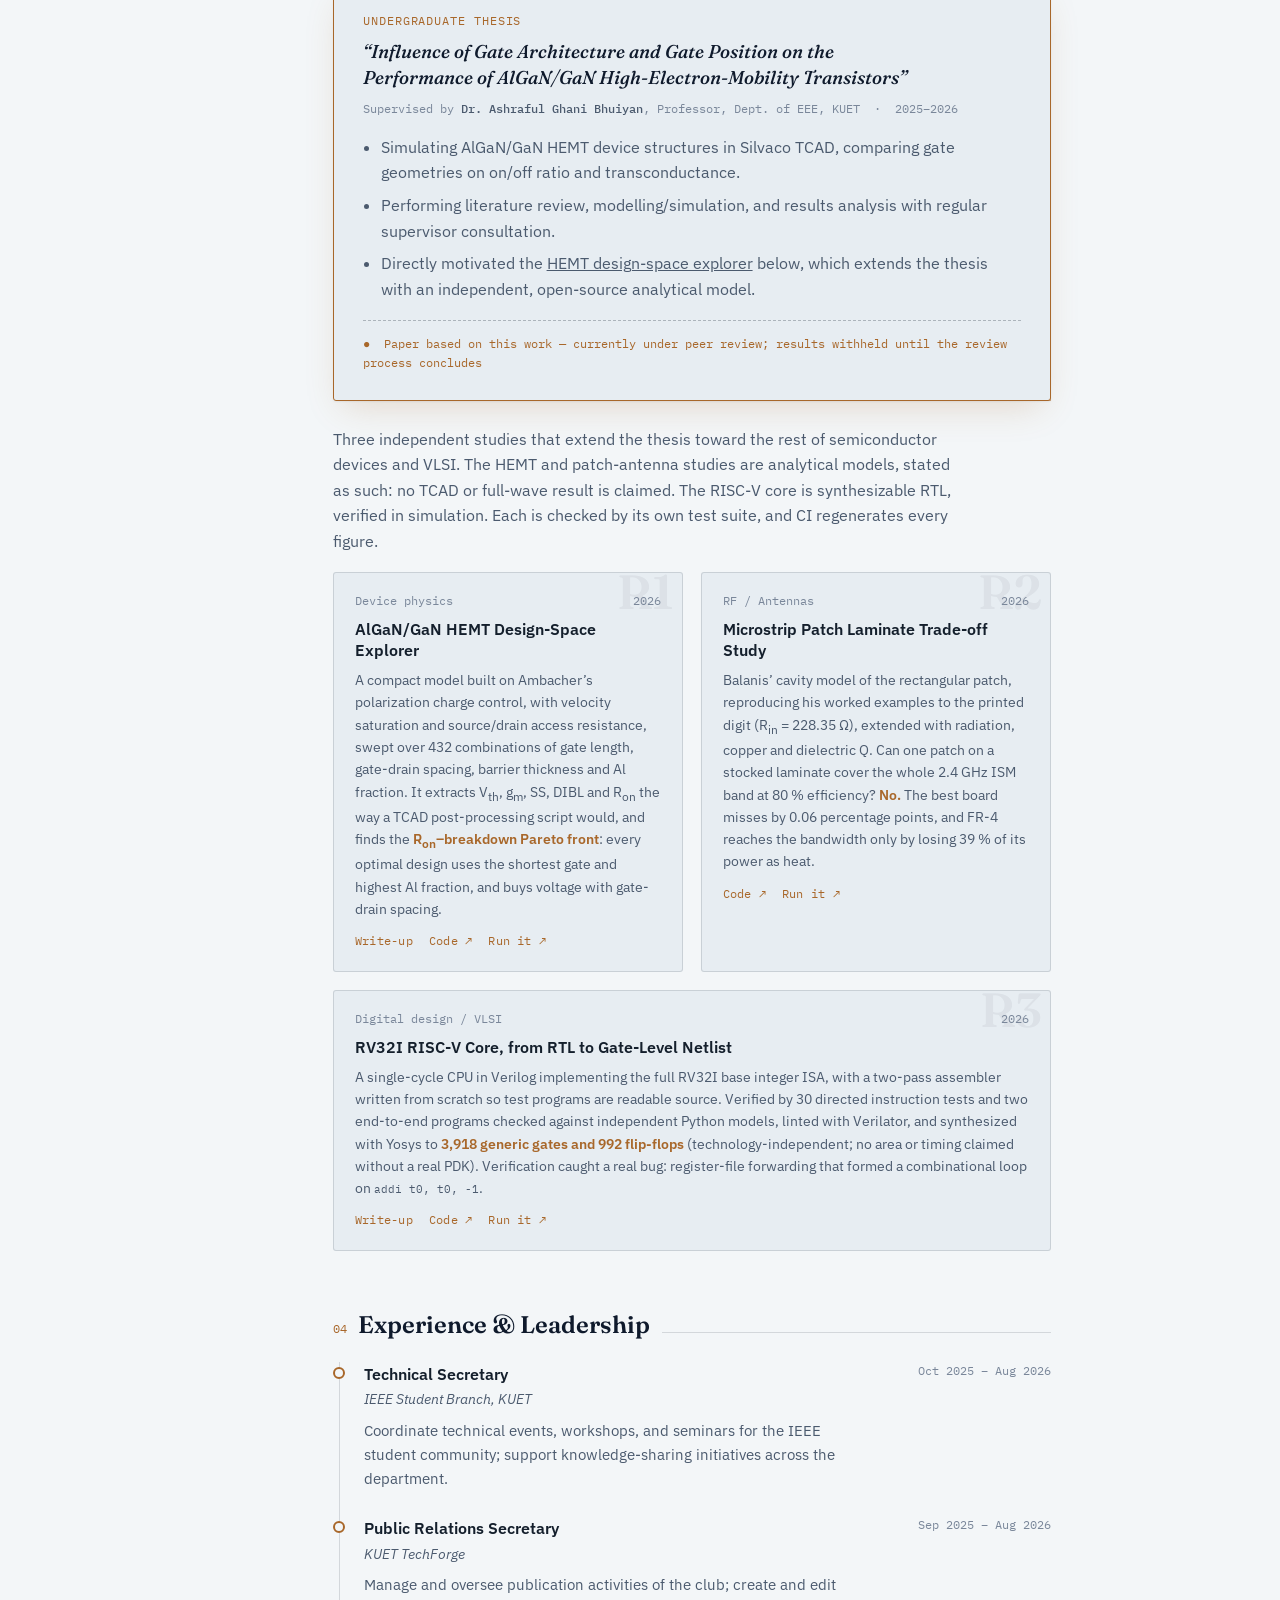
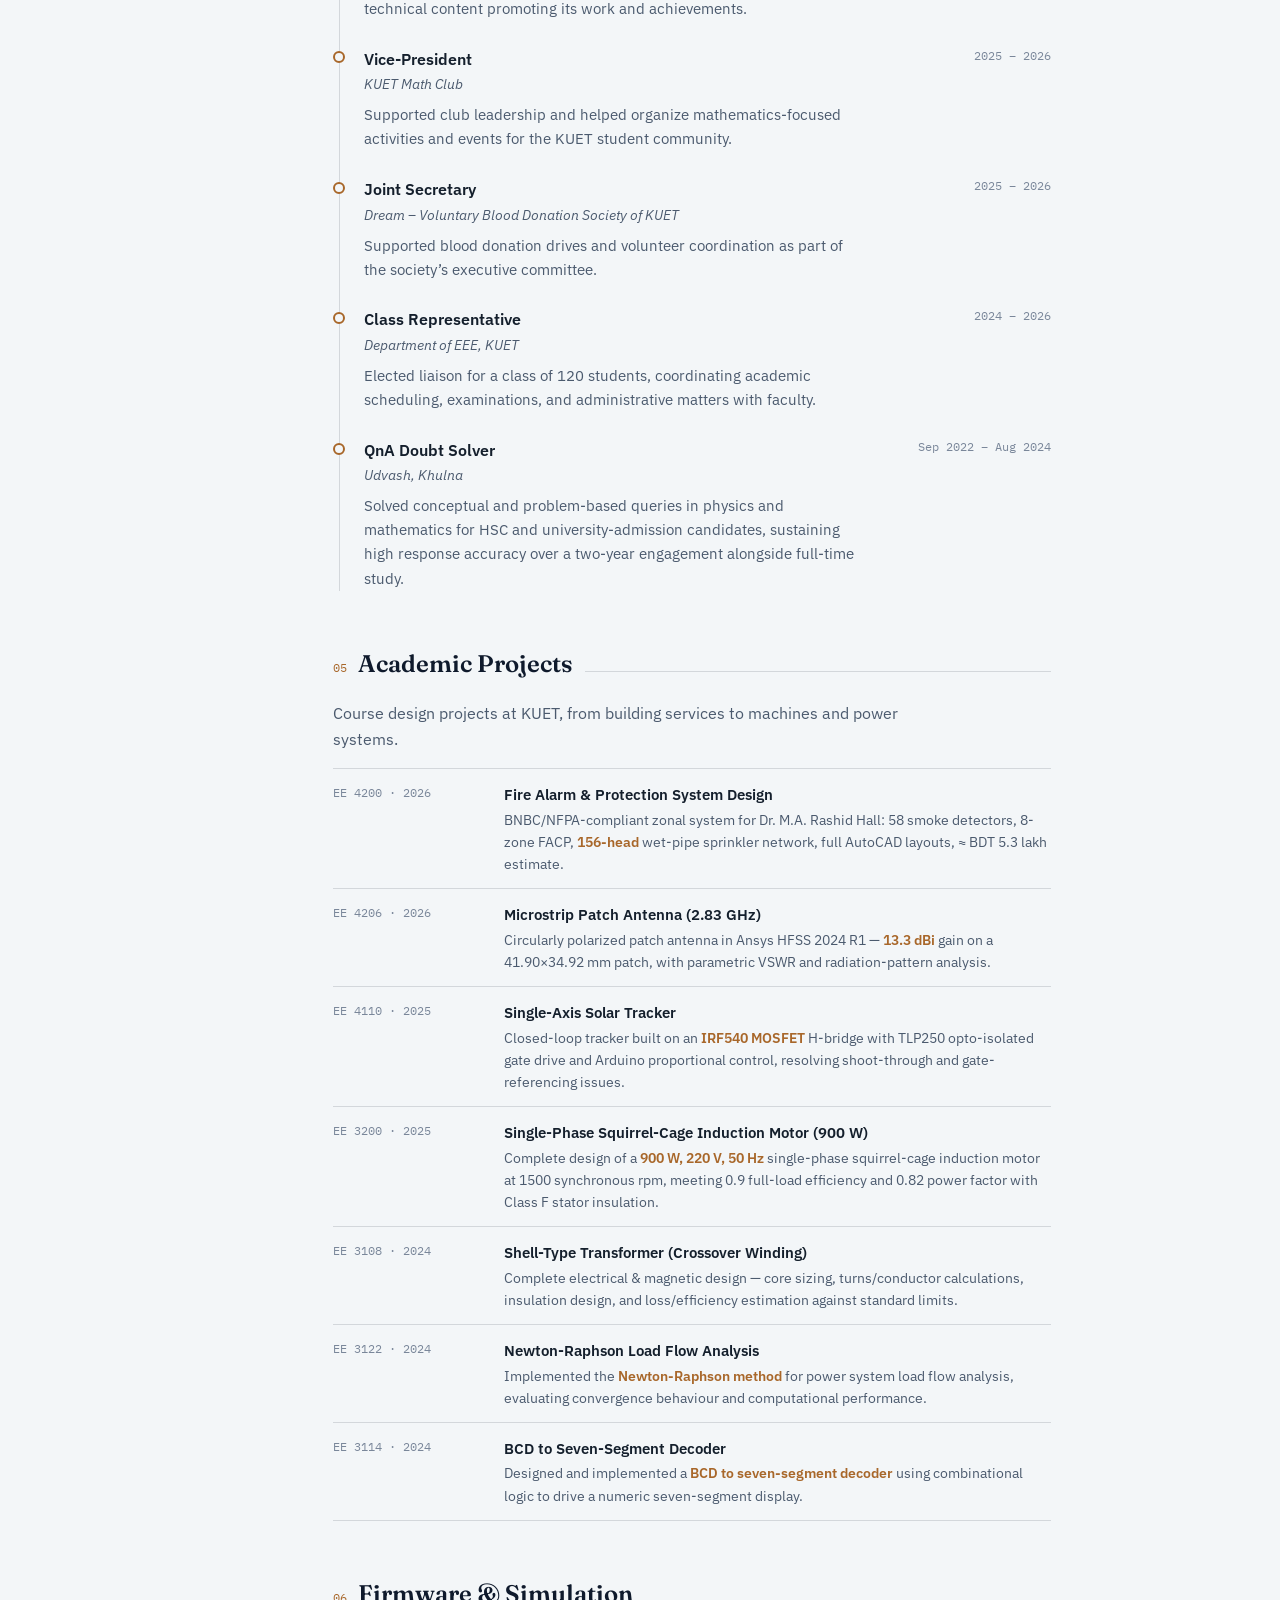
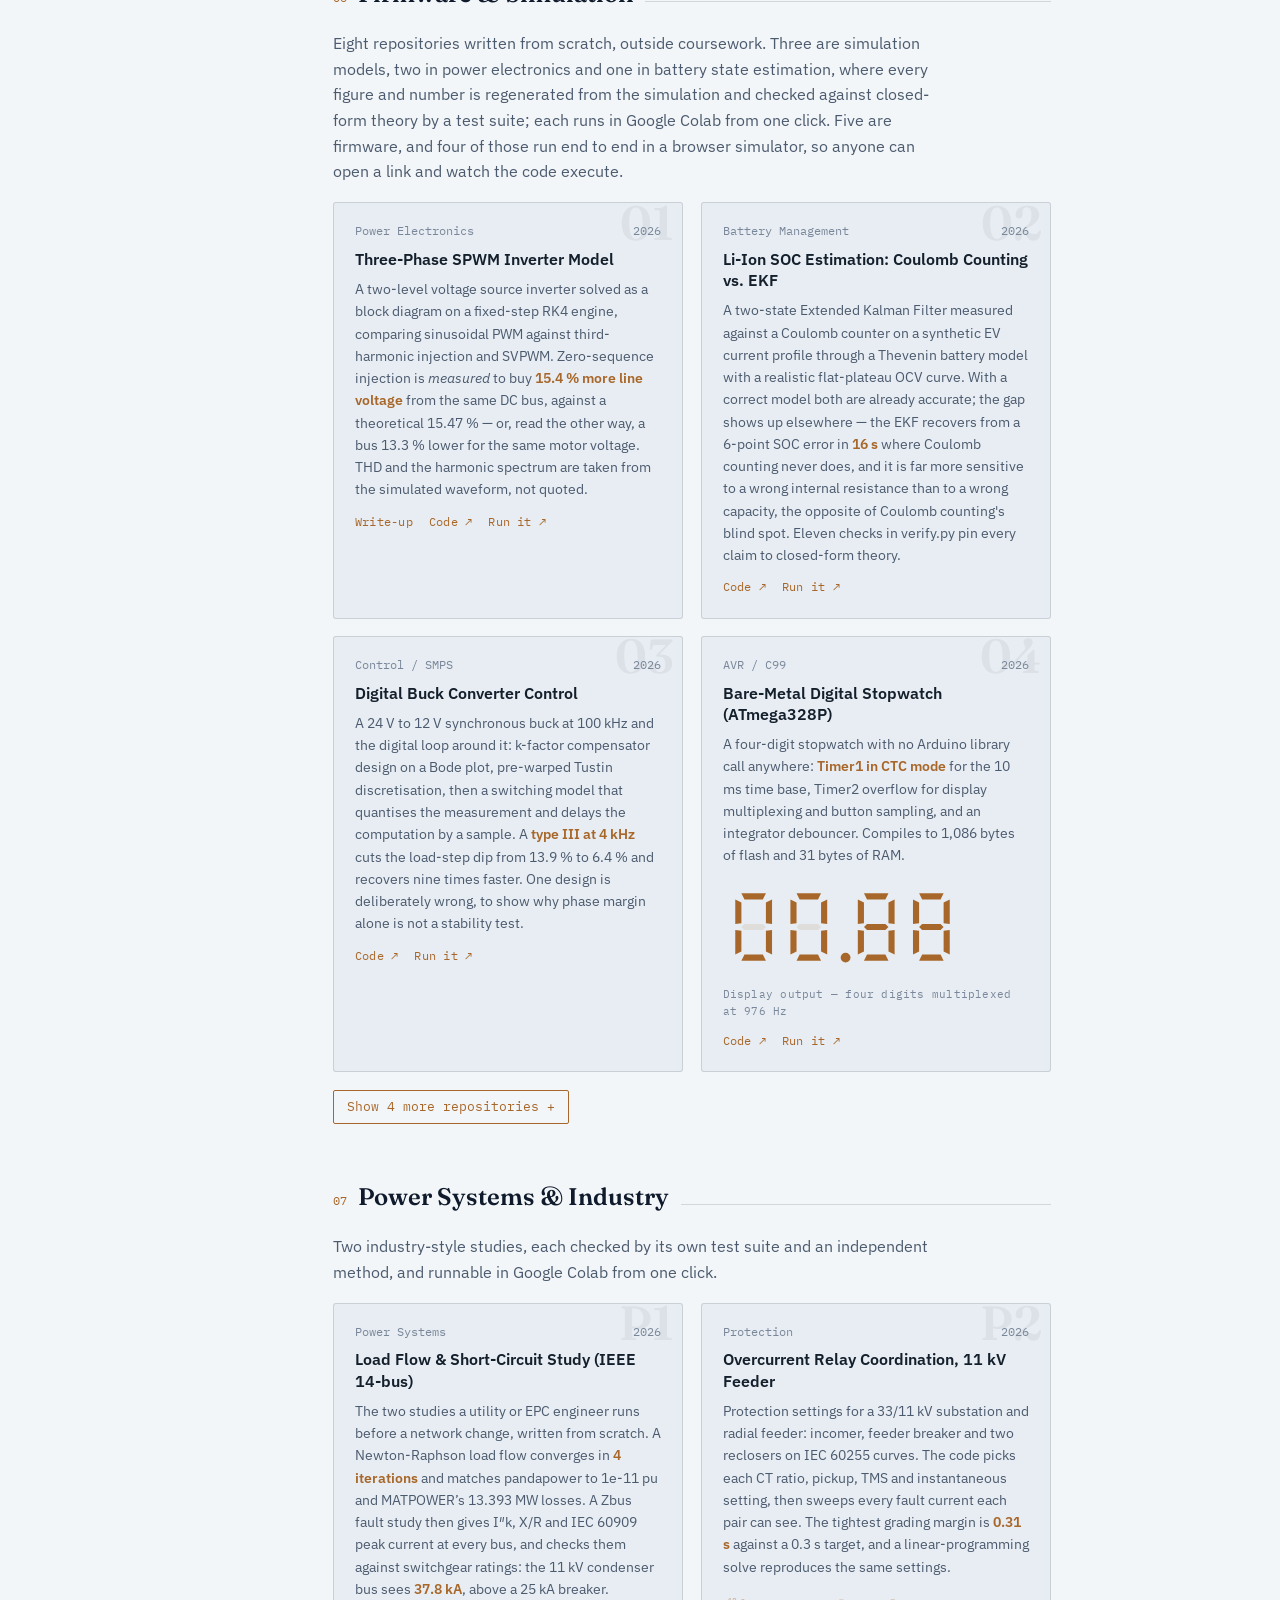
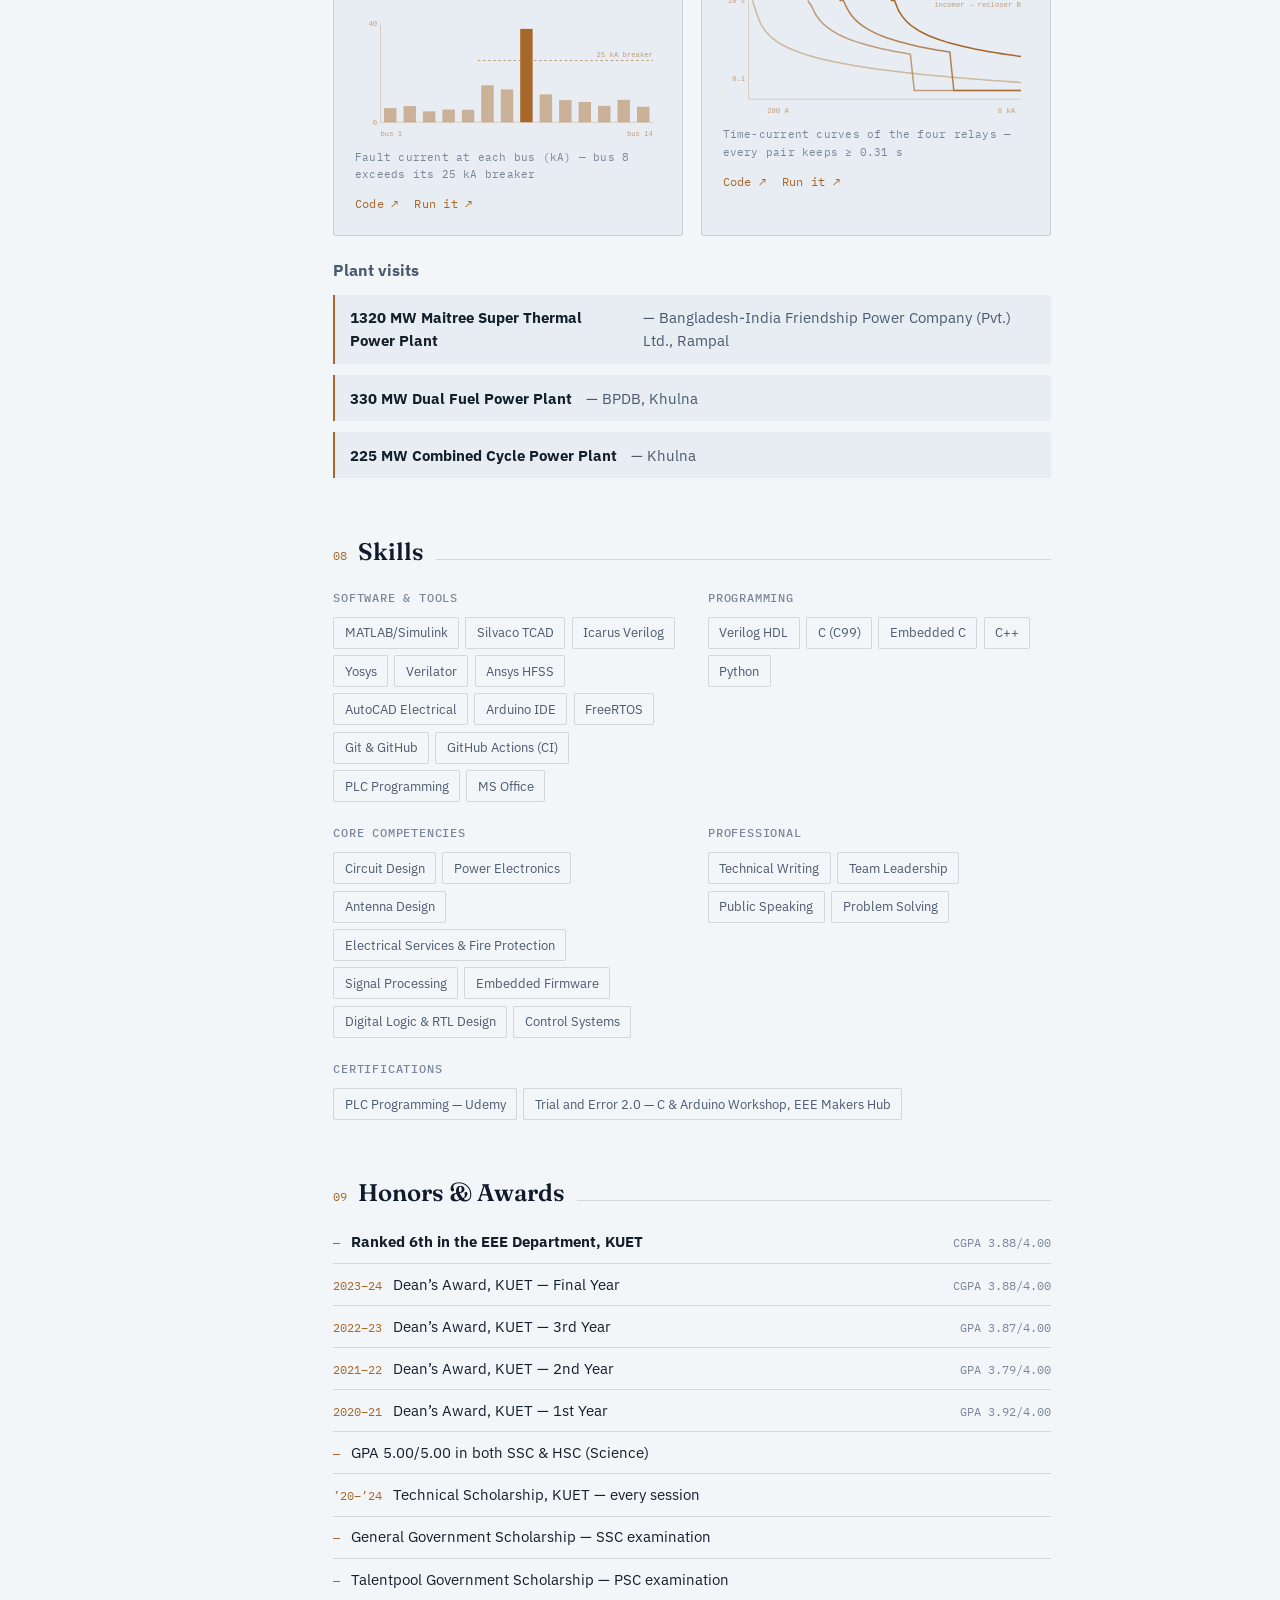
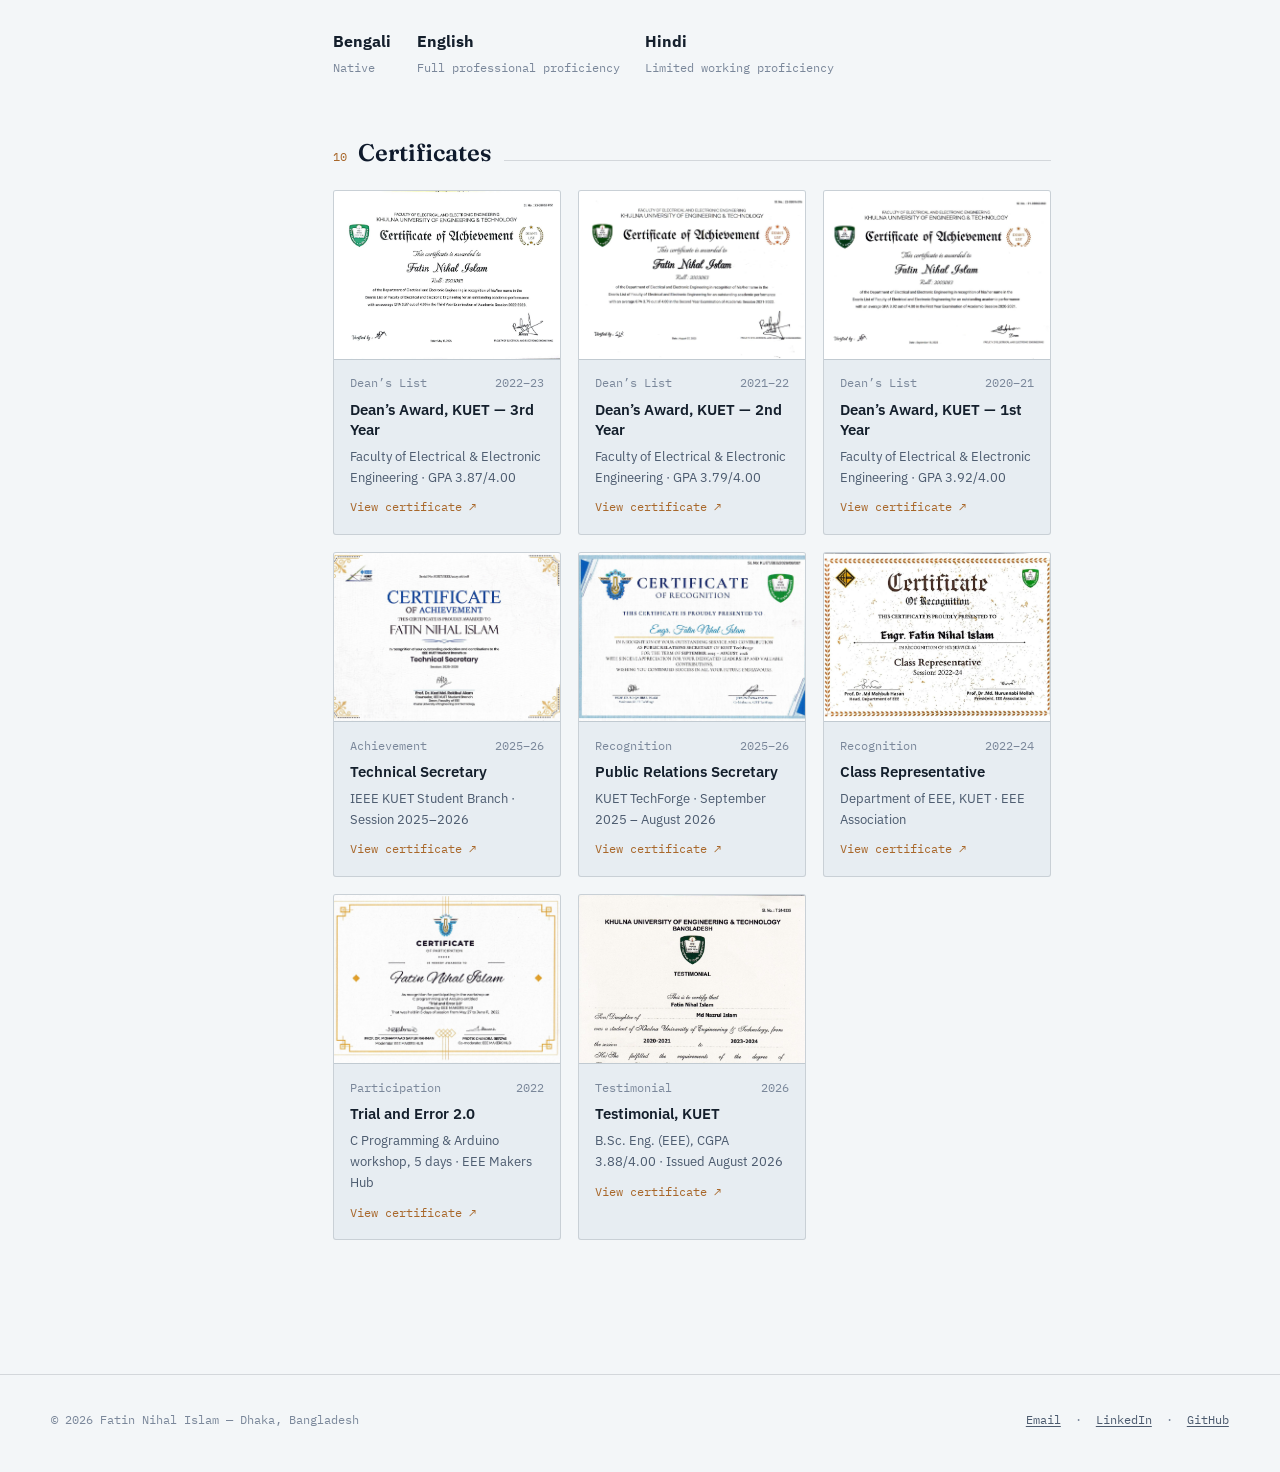
==== commit 1f3861f1: "Add power-system and relay-coordination projects to section 07" ====
--- a/index.html
+++ b/index.html
@@ -571,7 +571,7 @@
       <div class="stats" id="statsStrip">
         <div class="stat-tile"><span class="stat-num" data-target="3.88" data-decimals="2">0</span><span class="stat-label">CGPA / 4.00</span></div>
         <div class="stat-tile"><span class="stat-num"><span data-target="4" data-decimals="0">0</span><span class="unit">&times;</span></span><span class="stat-label">Dean&rsquo;s Awards</span></div>
-        <div class="stat-tile"><span class="stat-num" data-target="18" data-decimals="0">0</span><span class="stat-label">Engineering Projects</span></div>
+        <div class="stat-tile"><span class="stat-num" data-target="20" data-decimals="0">0</span><span class="stat-label">Engineering Projects</span></div>
         <div class="stat-tile"><span class="stat-num" data-target="3" data-decimals="0">0</span><span class="stat-label">Power Plants Visited</span></div>
       </div>
 
@@ -806,7 +806,26 @@
     </section>
 
     <section id="industry" class="reveal">
-      <div class="sec-head"><span class="num">07</span><h2>Industrial Exposure</h2><span class="rule"></span></div>
+      <div class="sec-head"><span class="num">07</span><h2>Power Systems &amp; Industry</h2><span class="rule"></span></div>
+      <p class="lede" style="margin:0 0 1.1rem">Two industry-style studies, each checked by its own test suite and an independent method, and runnable in Google Colab from one click.</p>
+      <div class="grid-2">
+        <div class="proj" data-index="P1" id="project-power-studies">
+          <div class="code"><span>Power Systems</span><span>2026</span></div>
+          <h3>Load Flow &amp; Short-Circuit Study (IEEE 14-bus)</h3>
+          <p>The two studies a utility or EPC engineer runs before a network change, written from scratch. A Newton-Raphson load flow converges in <span class="spec">4 iterations</span> and matches pandapower to 1e-11 pu and MATPOWER&rsquo;s 13.393 MW losses. A Zbus fault study then gives I&Prime;k, X/R and IEC 60909 peak current at every bus, and checks them against switchgear ratings: the 11 kV condenser bus sees <span class="spec">37.8 kA</span>, above a 25 kA breaker.</p>
+<figure class="fig"><svg viewBox="0 0 360 150" width="100%" role="img" aria-label="Three-phase fault current at each of the 14 buses; bus 8 exceeds its 25 kA breaker rating" style="display:block"><line x1="30" y1="10" x2="30" y2="126" stroke="currentColor" opacity=".28"/><line x1="30" y1="126" x2="350" y2="126" stroke="currentColor" opacity=".28"/><line x1="144.3" y1="53.5" x2="350" y2="53.5" stroke="currentColor" stroke-dasharray="3 3" opacity=".7"/><rect x="34.1" y="109.4" width="14.6" height="16.6" fill="currentColor" opacity="0.45"/><rect x="57.0" y="107.1" width="14.6" height="18.9" fill="currentColor" opacity="0.45"/><rect x="79.8" y="113.2" width="14.6" height="12.8" fill="currentColor" opacity="0.45"/><rect x="102.7" y="111.1" width="14.6" height="14.9" fill="currentColor" opacity="0.45"/><rect x="125.5" y="111.3" width="14.6" height="14.7" fill="currentColor" opacity="0.45"/><rect x="148.4" y="82.6" width="14.6" height="43.4" fill="currentColor" opacity="0.45"/><rect x="171.3" y="87.5" width="14.6" height="38.5" fill="currentColor" opacity="0.45"/><rect x="194.1" y="16.3" width="14.6" height="109.7" fill="currentColor" opacity="1"/><rect x="217.0" y="93.2" width="14.6" height="32.8" fill="currentColor" opacity="0.45"/><rect x="239.8" y="100.0" width="14.6" height="26.0" fill="currentColor" opacity="0.45"/><rect x="262.7" y="102.2" width="14.6" height="23.8" fill="currentColor" opacity="0.45"/><rect x="285.5" y="106.7" width="14.6" height="19.3" fill="currentColor" opacity="0.45"/><rect x="308.4" y="99.7" width="14.6" height="26.3" fill="currentColor" opacity="0.45"/><rect x="331.3" y="107.8" width="14.6" height="18.2" fill="currentColor" opacity="0.45"/><g font-size="8.5" fill="currentColor" opacity=".6" font-family="ui-monospace,SFMono-Regular,monospace"><text x="26" y="13" text-anchor="end">40</text><text x="26" y="129" text-anchor="end">0</text><text x="30" y="142">bus 1</text><text x="350" y="142" text-anchor="end">bus 14</text><text x="350" y="49.5" text-anchor="end">25 kA breaker</text></g></svg><figcaption>Fault current at each bus (kA) &mdash; bus 8 exceeds its 25&nbsp;kA breaker</figcaption></figure>
+          <div class="links"><a href="https://github.com/fatinnihal532-hub/power-system-studies" target="_blank" rel="noopener">Code &#8599;</a><a href="https://colab.research.google.com/github/fatinnihal532-hub/power-system-studies/blob/main/run_in_colab.ipynb" target="_blank" rel="noopener">Run it &#8599;</a></div>
+        </div>
+
+        <div class="proj" data-index="P2" id="project-relay">
+          <div class="code"><span>Protection</span><span>2026</span></div>
+          <h3>Overcurrent Relay Coordination, 11 kV Feeder</h3>
+          <p>Protection settings for a 33/11 kV substation and radial feeder: incomer, feeder breaker and two reclosers on IEC 60255 curves. The code picks each CT ratio, pickup, TMS and instantaneous setting, then sweeps every fault current each pair can see. The tightest grading margin is <span class="spec">0.31 s</span> against a 0.3 s target, and a linear-programming solve reproduces the same settings.</p>
+<figure class="fig"><svg viewBox="0 0 360 150" width="100%" role="img" aria-label="Time-current curves of the four relays, each upstream relay at least 0.3 seconds slower" style="display:block"><line x1="30" y1="10" x2="30" y2="126" stroke="currentColor" opacity=".28"/><line x1="30" y1="126" x2="350" y2="126" stroke="currentColor" opacity=".28"/><path d="M197.0 10.0 L201.6 10.1 L206.2 21.7 L210.9 29.0 L215.5 34.3 L220.1 38.6 L224.8 42.0 L229.4 45.0 L234.1 47.6 L238.7 49.9 L243.3 51.9 L248.0 53.8 L252.6 55.5 L257.2 57.1 L261.9 58.6 L266.5 59.9 L271.2 61.2 L275.8 62.4 L280.4 63.5 L285.1 64.6 L289.7 65.6 L294.3 66.6 L299.0 67.5 L303.6 68.4 L308.3 69.3 L312.9 70.1 L317.5 70.9 L322.2 71.6 L326.8 72.4 L331.4 73.1 L336.1 73.8 L340.7 74.4 L345.4 75.1 L350.0 75.7" fill="none" stroke="currentColor" stroke-width="1.8" opacity="1" stroke-linejoin="round"/><path d="M136.7 10.0 L141.3 10.0 L145.9 19.6 L150.6 27.0 L155.2 32.4 L159.9 36.6 L164.5 40.2 L169.1 43.1 L173.8 45.7 L178.4 48.0 L183.0 50.1 L187.7 52.0 L192.3 53.7 L197.0 55.3 L201.6 56.8 L206.2 58.1 L210.9 59.4 L215.5 60.6 L220.1 61.8 L224.8 62.8 L229.4 63.9 L234.1 64.8 L238.7 65.8 L243.3 66.7 L248.0 67.5 L252.6 68.3 L257.2 69.1 L261.9 69.9 L266.5 70.6 L271.2 115.8 L275.8 115.8 L280.4 115.8 L285.1 115.8 L289.7 115.8 L294.3 115.8 L299.0 115.8 L303.6 115.8 L308.3 115.8 L312.9 115.8 L317.5 115.8 L322.2 115.8 L326.8 115.8 L331.4 115.8 L336.1 115.8 L340.7 115.8 L345.4 115.8 L350.0 115.8" fill="none" stroke="currentColor" stroke-width="1.8" opacity="0.8" stroke-linejoin="round"/><path d="M99.6 10.0 L104.2 16.8 L108.8 26.4 L113.5 32.9 L118.1 37.8 L122.8 41.7 L127.4 45.0 L132.0 47.8 L136.7 50.3 L141.3 52.5 L145.9 54.5 L150.6 56.3 L155.2 58.0 L159.9 59.5 L164.5 60.9 L169.1 62.3 L173.8 63.5 L178.4 64.7 L183.0 65.8 L187.7 66.9 L192.3 67.9 L197.0 68.8 L201.6 69.8 L206.2 70.6 L210.9 71.5 L215.5 72.3 L220.1 73.1 L224.8 115.8 L229.4 115.8 L234.1 115.8 L238.7 115.8 L243.3 115.8 L248.0 115.8 L252.6 115.8 L257.2 115.8 L261.9 115.8 L266.5 115.8 L271.2 115.8 L275.8 115.8 L280.4 115.8 L285.1 115.8 L289.7 115.8 L294.3 115.8 L299.0 115.8 L303.6 115.8 L308.3 115.8 L312.9 115.8 L317.5 115.8 L322.2 115.8 L326.8 115.8 L331.4 115.8 L336.1 115.8 L340.7 115.8 L345.4 115.8 L350.0 115.8" fill="none" stroke="currentColor" stroke-width="1.8" opacity="0.6" stroke-linejoin="round"/><path d="M34.6 10.0 L39.3 24.7 L43.9 36.8 L48.6 44.3 L53.2 49.7 L57.8 54.0 L62.5 57.6 L67.1 60.6 L71.7 63.2 L76.4 65.5 L81.0 67.5 L85.7 69.4 L90.3 71.1 L94.9 72.7 L99.6 74.2 L104.2 75.6 L108.8 76.9 L113.5 78.1 L118.1 79.2 L122.8 80.3 L127.4 81.3 L132.0 82.3 L136.7 83.2 L141.3 84.1 L145.9 85.0 L150.6 85.8 L155.2 86.6 L159.9 87.3 L164.5 88.1 L169.1 88.8 L173.8 89.5 L178.4 90.1 L183.0 90.8 L187.7 91.4 L192.3 92.0 L197.0 92.6 L201.6 93.2 L206.2 93.7 L210.9 94.3 L215.5 94.8 L220.1 95.3 L224.8 95.8 L229.4 96.3 L234.1 96.8 L238.7 97.2 L243.3 97.7 L248.0 98.2 L252.6 98.6 L257.2 99.0 L261.9 99.4 L266.5 99.9 L271.2 100.3 L275.8 100.7 L280.4 101.1 L285.1 101.4 L289.7 101.8 L294.3 102.2 L299.0 102.6 L303.6 102.9 L308.3 103.3 L312.9 103.6 L317.5 104.0 L322.2 104.3 L326.8 104.6 L331.4 104.9 L336.1 105.3 L340.7 105.6 L345.4 105.9 L350.0 106.2" fill="none" stroke="currentColor" stroke-width="1.8" opacity="0.4" stroke-linejoin="round"/><g font-size="8.5" fill="currentColor" opacity=".6" font-family="ui-monospace,SFMono-Regular,monospace"><text x="26" y="13.0" text-anchor="end">10 s</text><text x="26" y="105.0" text-anchor="end">0.1</text><text x="51.9" y="142">200 A</text><text x="333.0" y="142" text-anchor="middle">8 kA</text><text x="350" y="18" text-anchor="end">incomer &#8594; recloser B</text></g></svg><figcaption>Time-current curves of the four relays &mdash; every pair keeps &ge; 0.31&nbsp;s</figcaption></figure>
+          <div class="links"><a href="https://github.com/fatinnihal532-hub/relay-coordination" target="_blank" rel="noopener">Code &#8599;</a><a href="https://colab.research.google.com/github/fatinnihal532-hub/relay-coordination/blob/main/run_in_colab.ipynb" target="_blank" rel="noopener">Run it &#8599;</a></div>
+        </div>
+      </div>
+      <p class="lede" style="margin:1.4rem 0 .7rem"><b>Plant visits</b></p>
       <ul class="plant-list">
         <li><b>1320&nbsp;MW Maitree Super Thermal Power Plant</b><span>&mdash; Bangladesh-India Friendship Power Company (Pvt.) Ltd., Rampal</span></li>
         <li><b>330&nbsp;MW Dual Fuel Power Plant</b><span>&mdash; BPDB, Khulna</span></li>
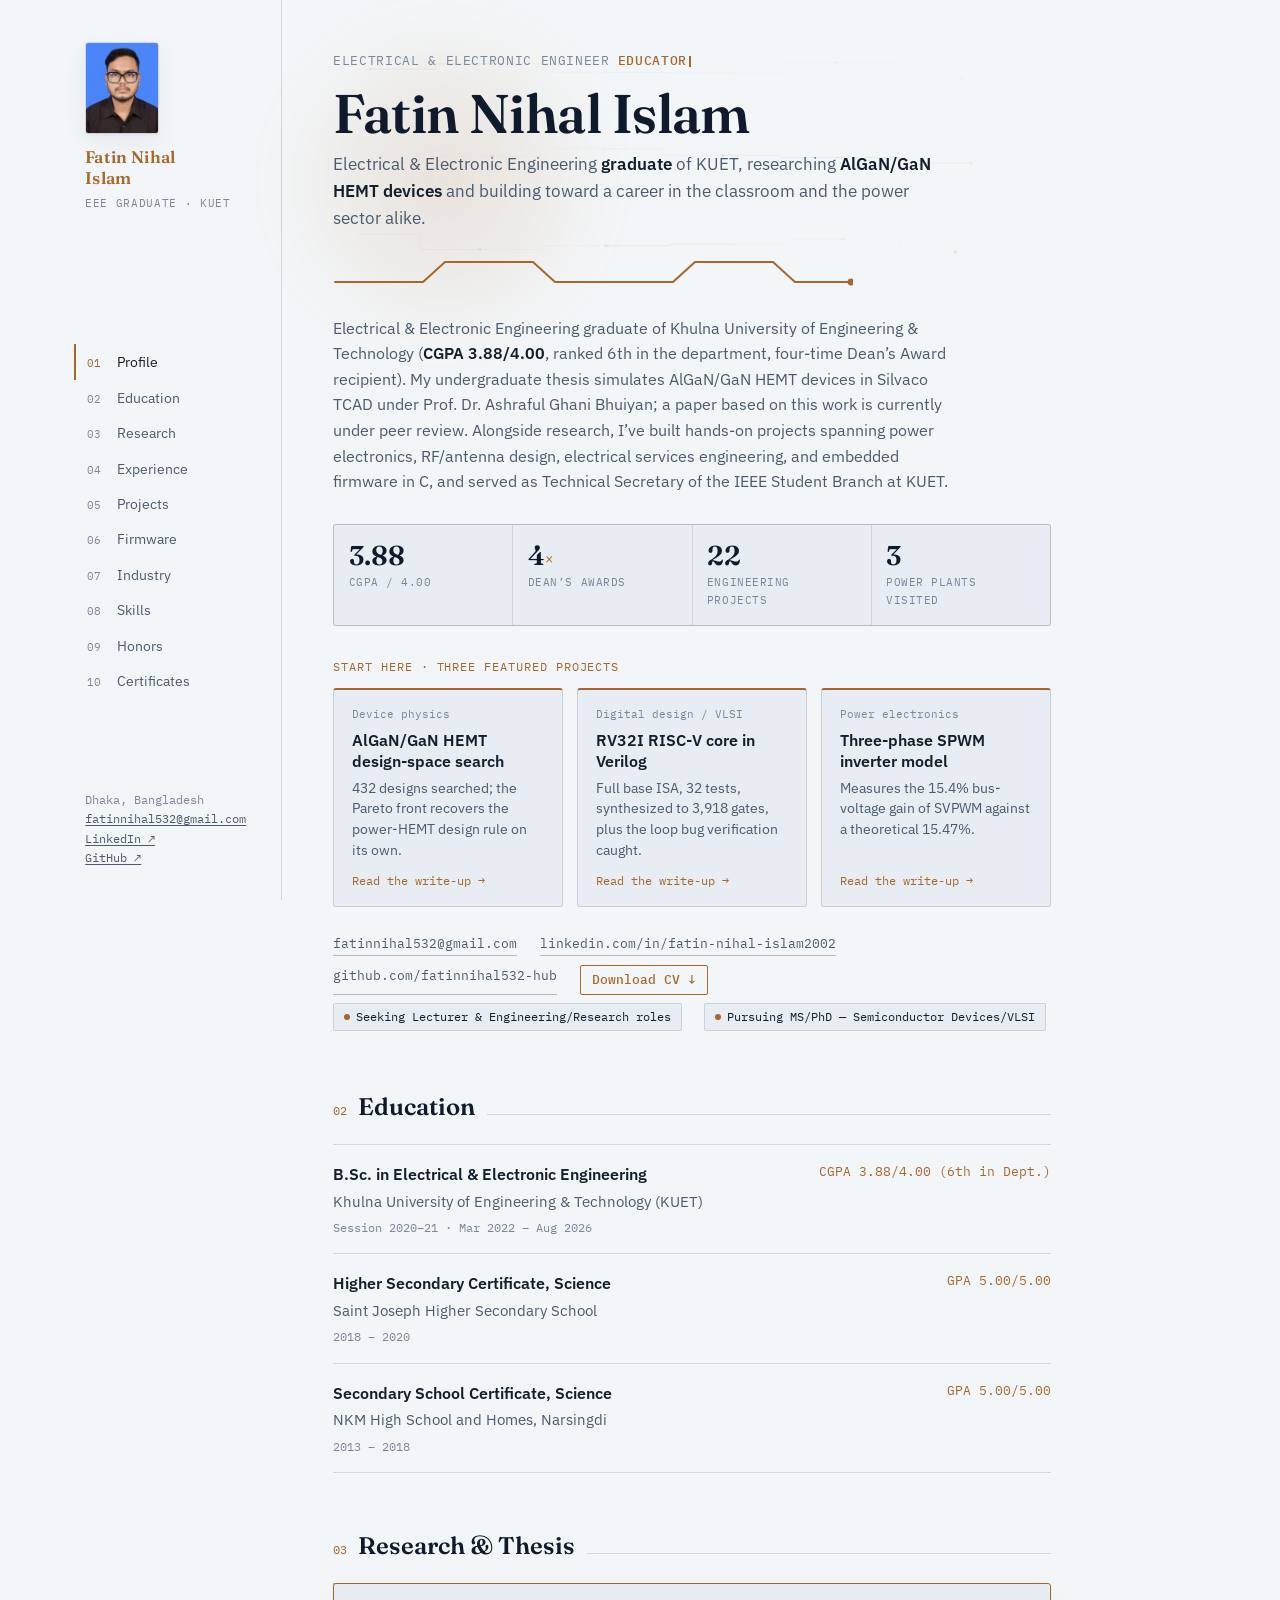
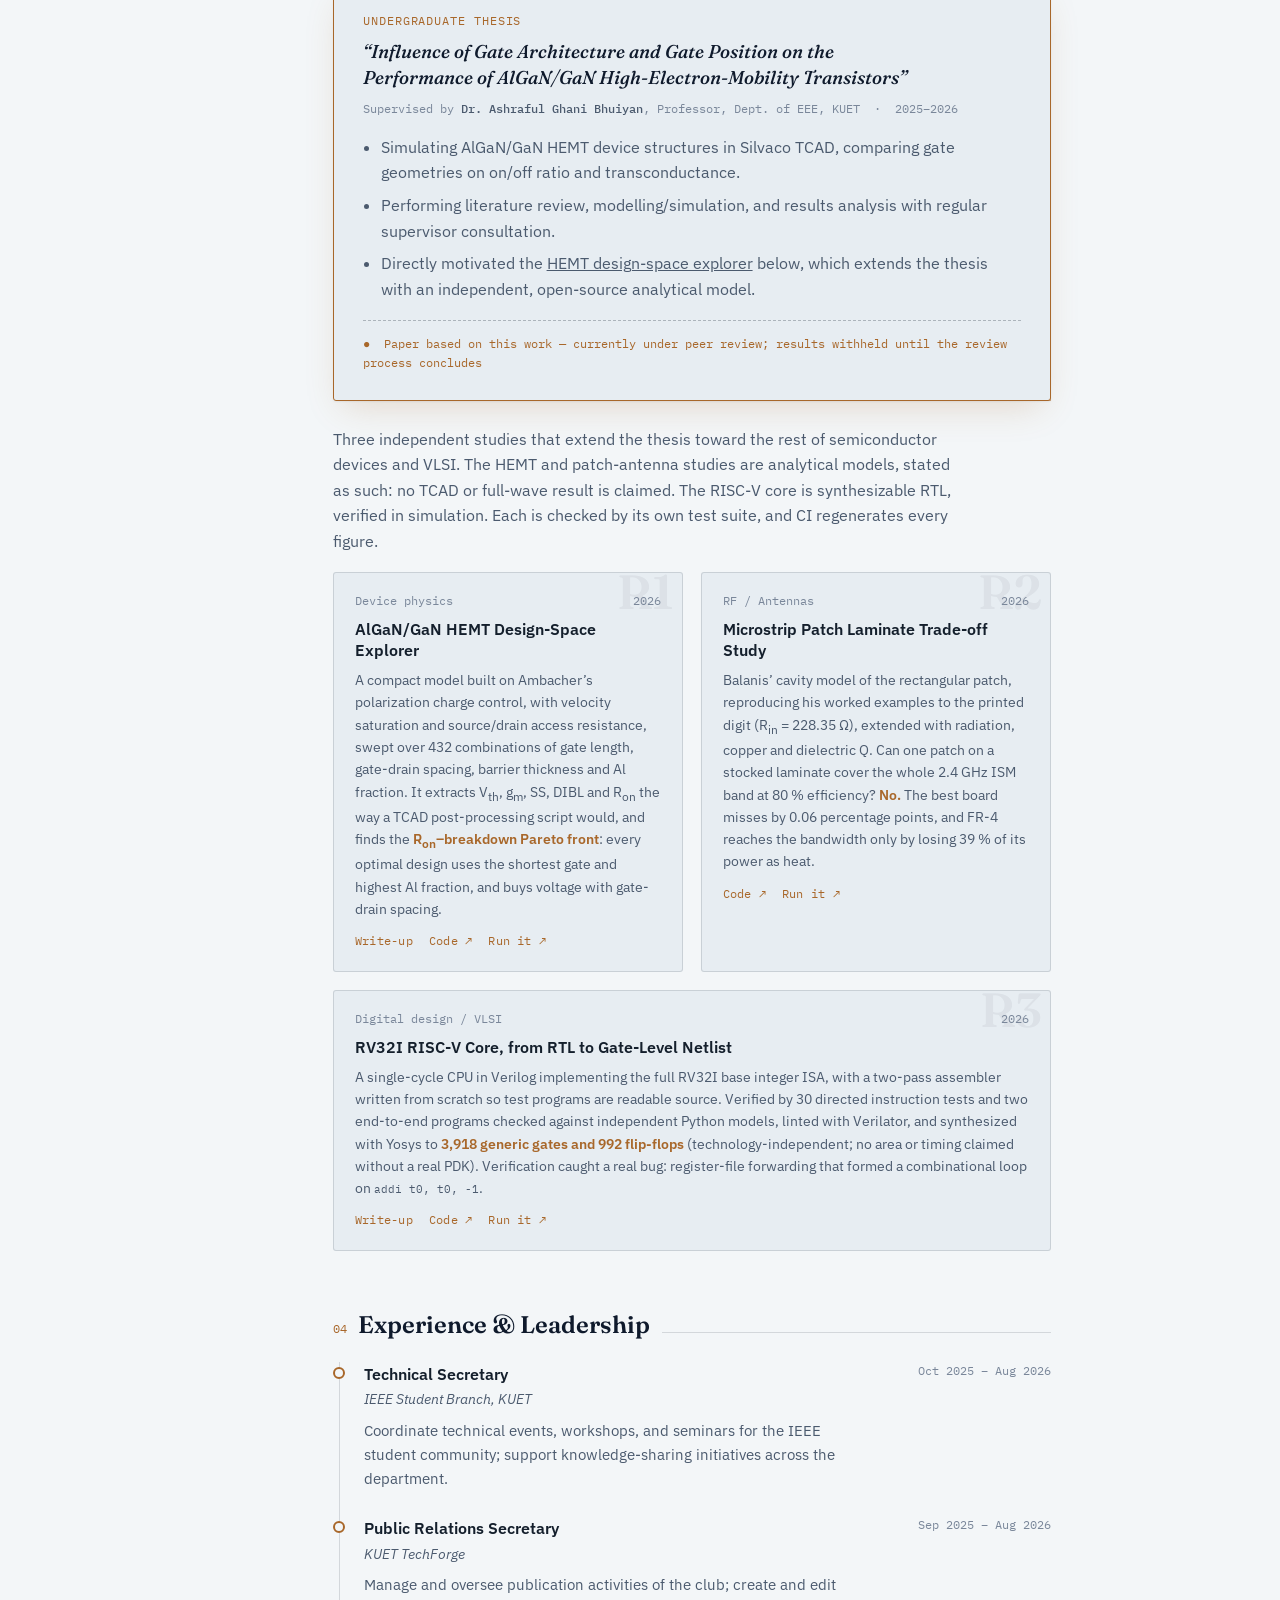
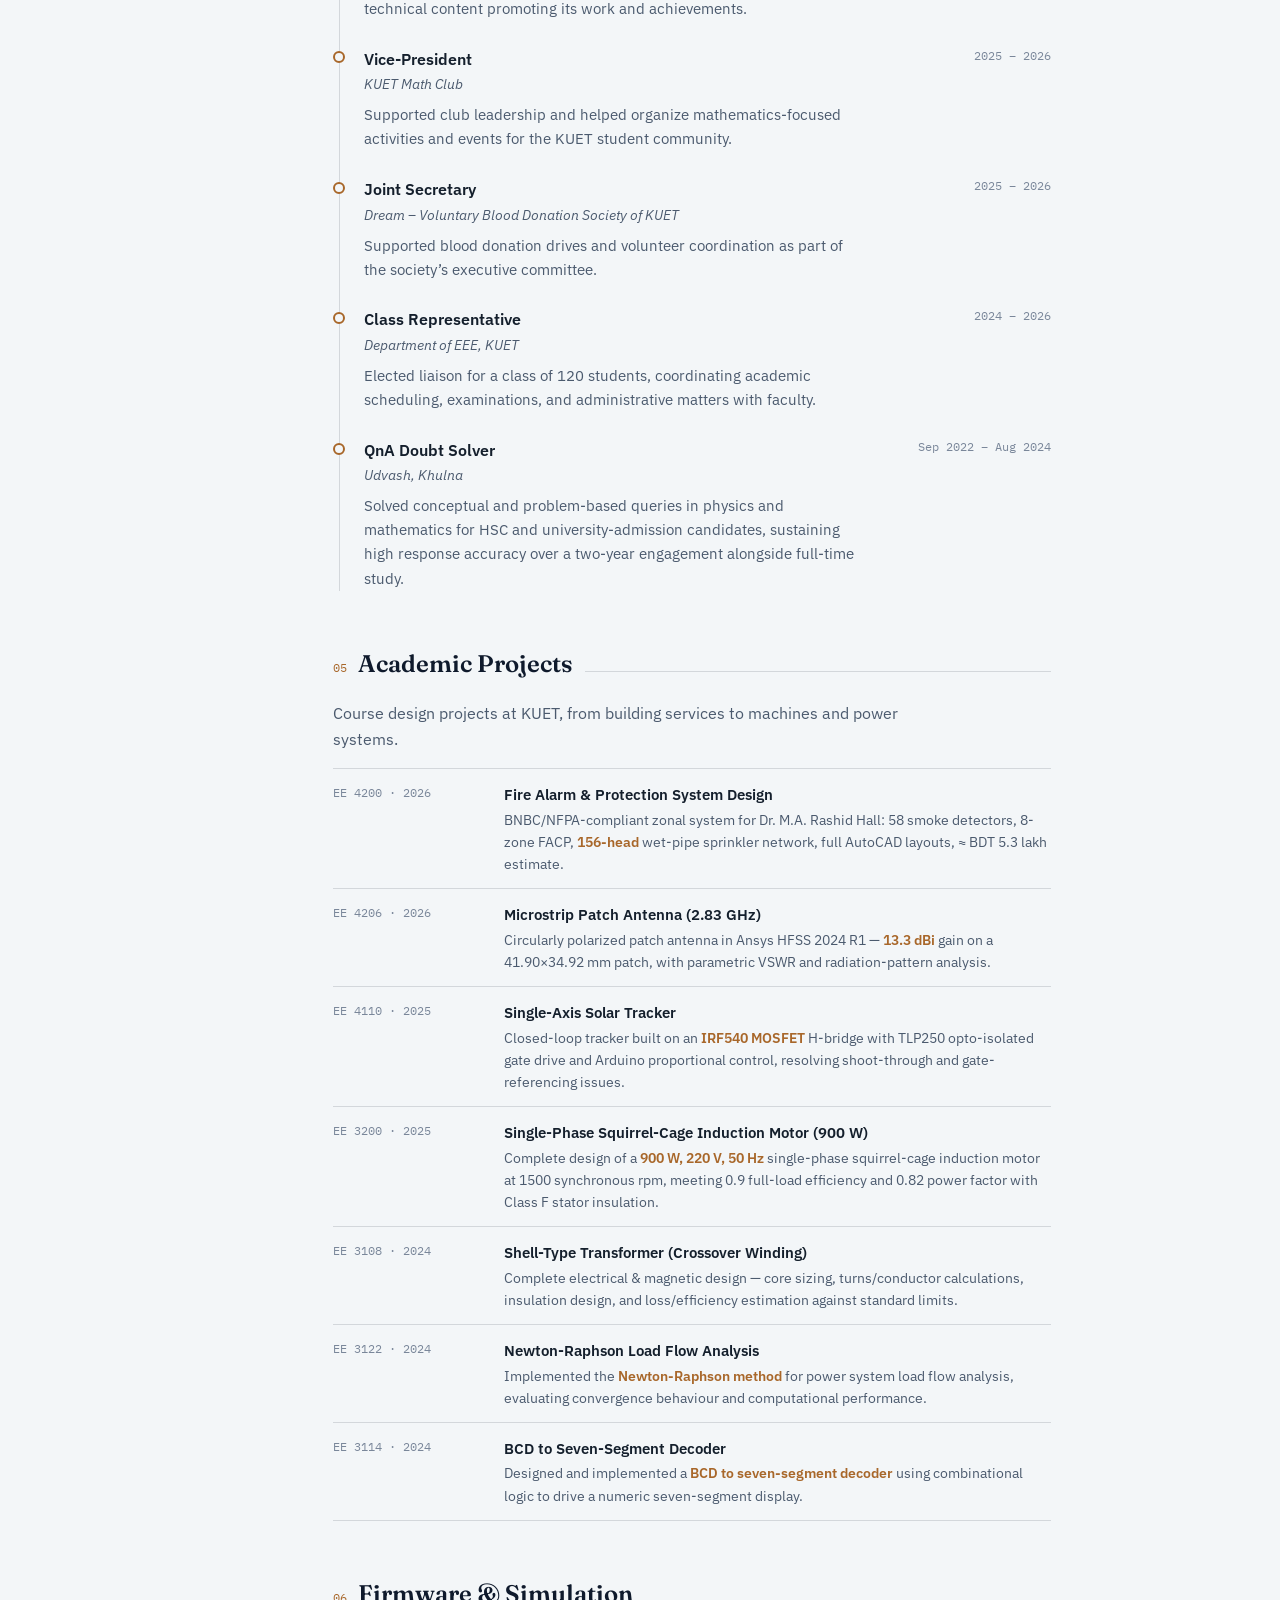
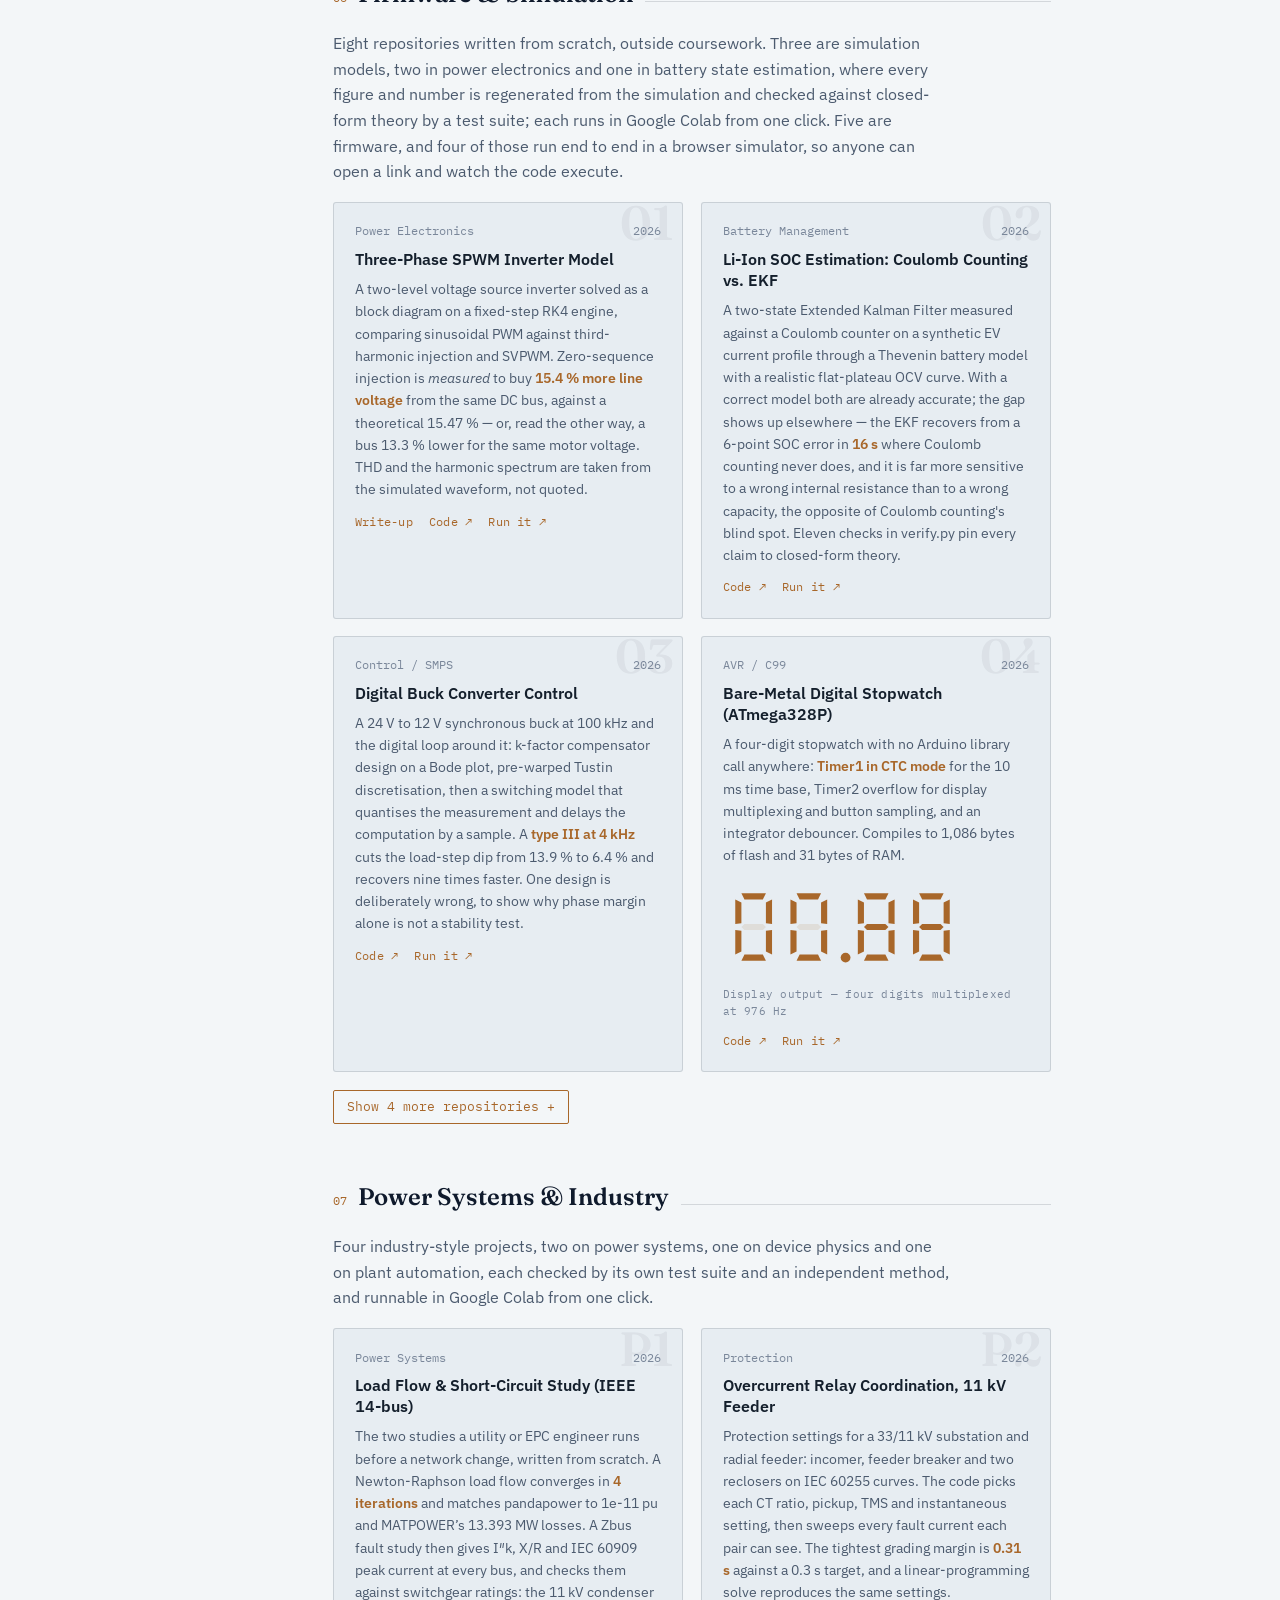
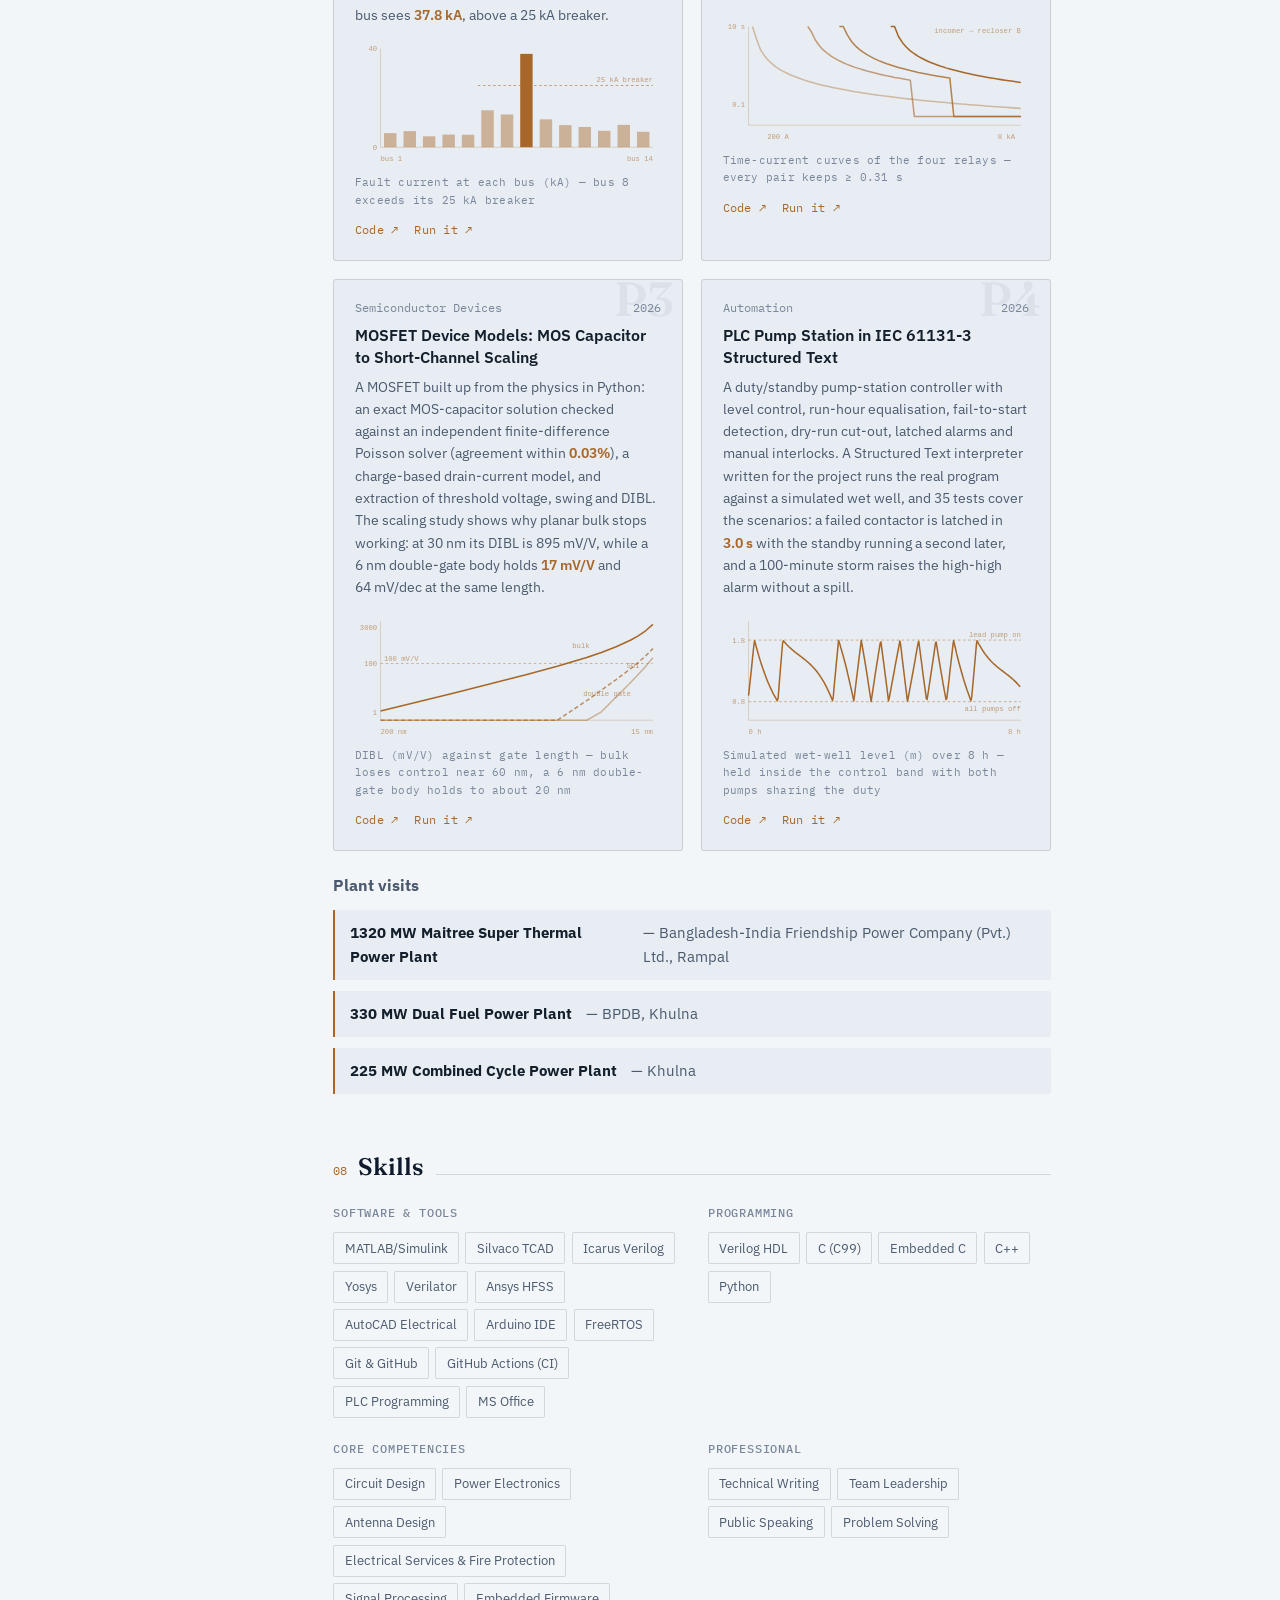
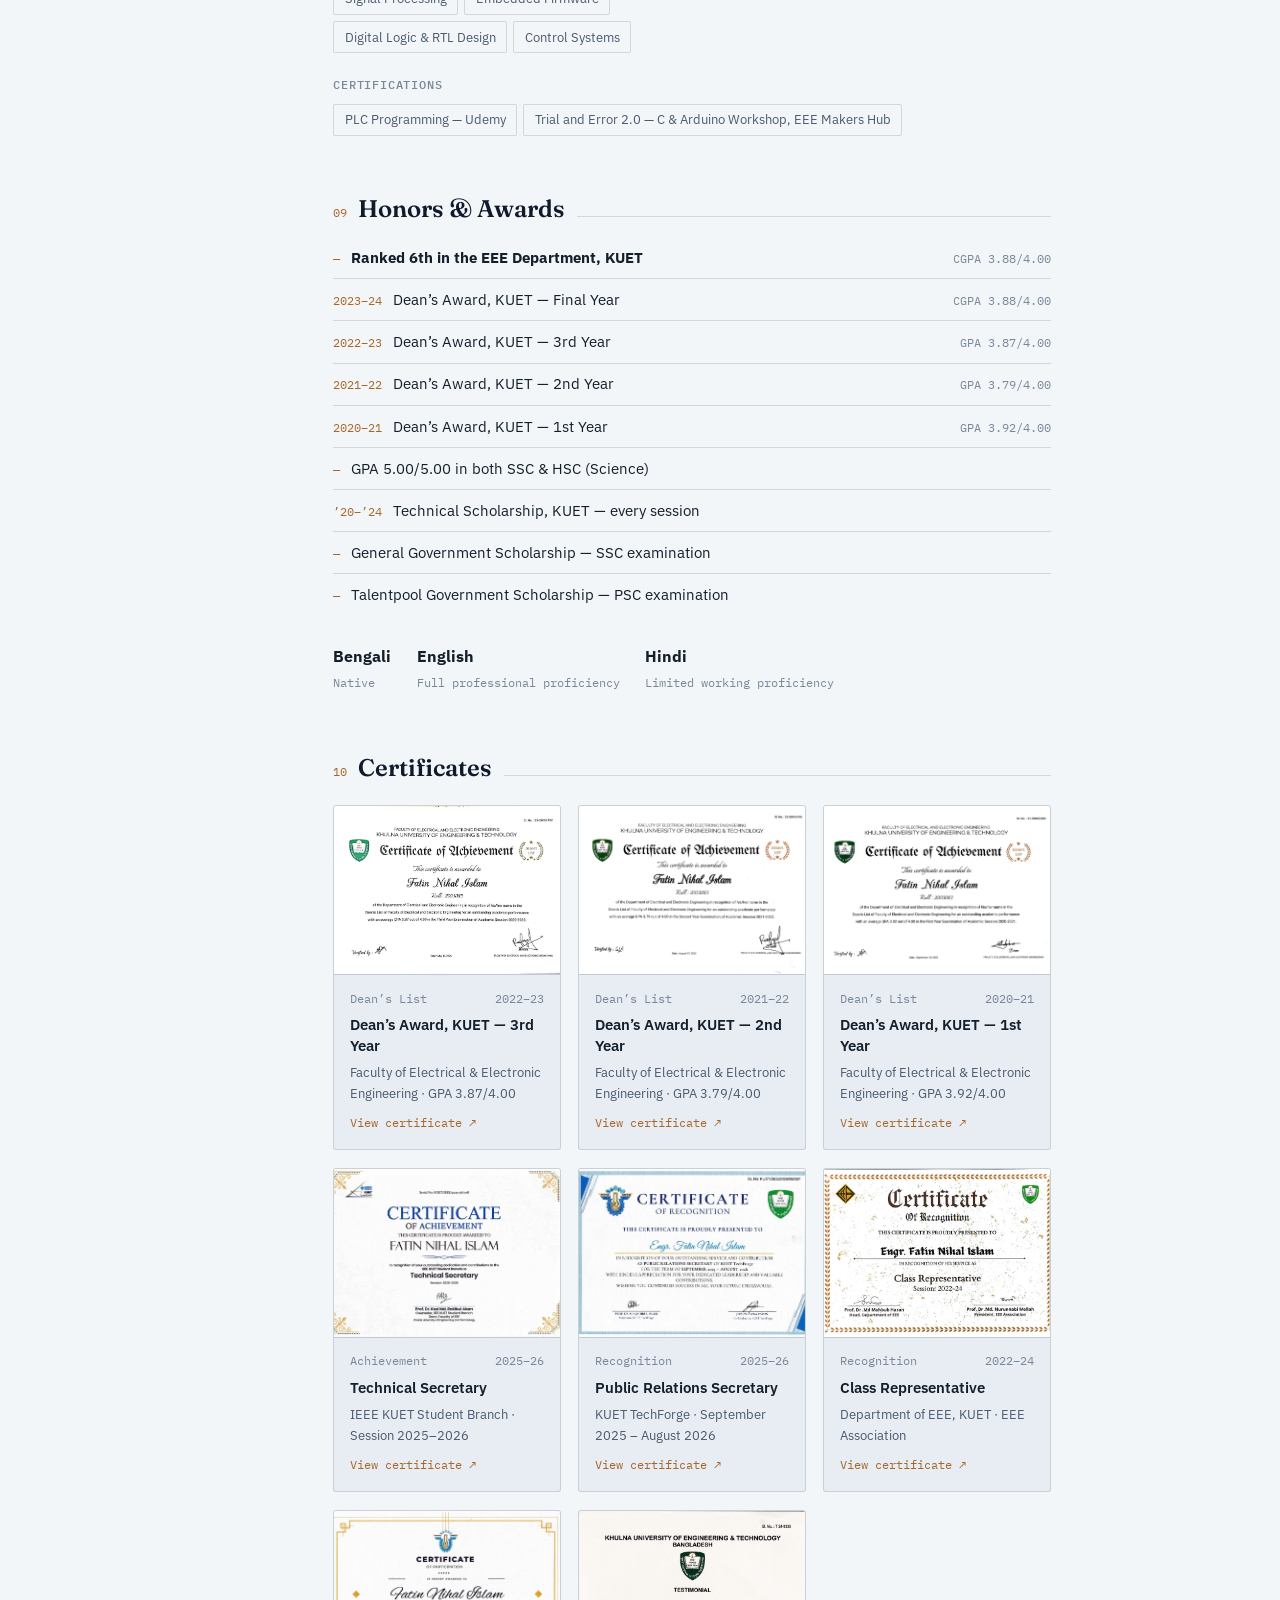
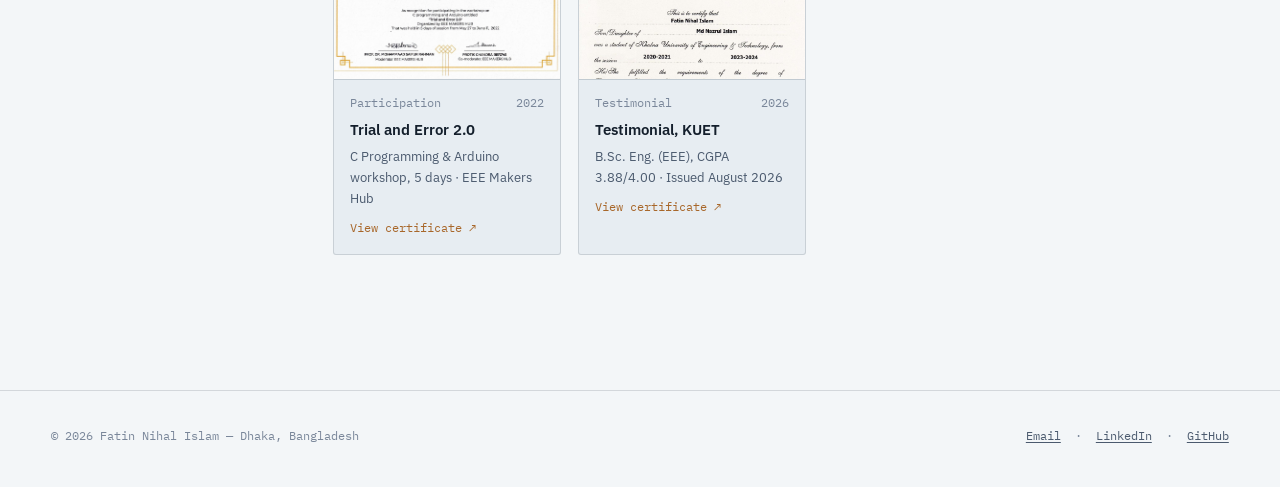
==== commit a754d27a: "Add MOSFET device models and PLC pump station projects" ====
--- a/index.html
+++ b/index.html
@@ -571,7 +571,7 @@
       <div class="stats" id="statsStrip">
         <div class="stat-tile"><span class="stat-num" data-target="3.88" data-decimals="2">0</span><span class="stat-label">CGPA / 4.00</span></div>
         <div class="stat-tile"><span class="stat-num"><span data-target="4" data-decimals="0">0</span><span class="unit">&times;</span></span><span class="stat-label">Dean&rsquo;s Awards</span></div>
-        <div class="stat-tile"><span class="stat-num" data-target="20" data-decimals="0">0</span><span class="stat-label">Engineering Projects</span></div>
+        <div class="stat-tile"><span class="stat-num" data-target="22" data-decimals="0">0</span><span class="stat-label">Engineering Projects</span></div>
         <div class="stat-tile"><span class="stat-num" data-target="3" data-decimals="0">0</span><span class="stat-label">Power Plants Visited</span></div>
       </div>
 
@@ -807,7 +807,7 @@
 
     <section id="industry" class="reveal">
       <div class="sec-head"><span class="num">07</span><h2>Power Systems &amp; Industry</h2><span class="rule"></span></div>
-      <p class="lede" style="margin:0 0 1.1rem">Two industry-style studies, each checked by its own test suite and an independent method, and runnable in Google Colab from one click.</p>
+      <p class="lede" style="margin:0 0 1.1rem">Four industry-style projects, two on power systems, one on device physics and one on plant automation, each checked by its own test suite and an independent method, and runnable in Google Colab from one click.</p>
       <div class="grid-2">
         <div class="proj" data-index="P1" id="project-power-studies">
           <div class="code"><span>Power Systems</span><span>2026</span></div>
@@ -824,6 +824,23 @@
 <figure class="fig"><svg viewBox="0 0 360 150" width="100%" role="img" aria-label="Time-current curves of the four relays, each upstream relay at least 0.3 seconds slower" style="display:block"><line x1="30" y1="10" x2="30" y2="126" stroke="currentColor" opacity=".28"/><line x1="30" y1="126" x2="350" y2="126" stroke="currentColor" opacity=".28"/><path d="M197.0 10.0 L201.6 10.1 L206.2 21.7 L210.9 29.0 L215.5 34.3 L220.1 38.6 L224.8 42.0 L229.4 45.0 L234.1 47.6 L238.7 49.9 L243.3 51.9 L248.0 53.8 L252.6 55.5 L257.2 57.1 L261.9 58.6 L266.5 59.9 L271.2 61.2 L275.8 62.4 L280.4 63.5 L285.1 64.6 L289.7 65.6 L294.3 66.6 L299.0 67.5 L303.6 68.4 L308.3 69.3 L312.9 70.1 L317.5 70.9 L322.2 71.6 L326.8 72.4 L331.4 73.1 L336.1 73.8 L340.7 74.4 L345.4 75.1 L350.0 75.7" fill="none" stroke="currentColor" stroke-width="1.8" opacity="1" stroke-linejoin="round"/><path d="M136.7 10.0 L141.3 10.0 L145.9 19.6 L150.6 27.0 L155.2 32.4 L159.9 36.6 L164.5 40.2 L169.1 43.1 L173.8 45.7 L178.4 48.0 L183.0 50.1 L187.7 52.0 L192.3 53.7 L197.0 55.3 L201.6 56.8 L206.2 58.1 L210.9 59.4 L215.5 60.6 L220.1 61.8 L224.8 62.8 L229.4 63.9 L234.1 64.8 L238.7 65.8 L243.3 66.7 L248.0 67.5 L252.6 68.3 L257.2 69.1 L261.9 69.9 L266.5 70.6 L271.2 115.8 L275.8 115.8 L280.4 115.8 L285.1 115.8 L289.7 115.8 L294.3 115.8 L299.0 115.8 L303.6 115.8 L308.3 115.8 L312.9 115.8 L317.5 115.8 L322.2 115.8 L326.8 115.8 L331.4 115.8 L336.1 115.8 L340.7 115.8 L345.4 115.8 L350.0 115.8" fill="none" stroke="currentColor" stroke-width="1.8" opacity="0.8" stroke-linejoin="round"/><path d="M99.6 10.0 L104.2 16.8 L108.8 26.4 L113.5 32.9 L118.1 37.8 L122.8 41.7 L127.4 45.0 L132.0 47.8 L136.7 50.3 L141.3 52.5 L145.9 54.5 L150.6 56.3 L155.2 58.0 L159.9 59.5 L164.5 60.9 L169.1 62.3 L173.8 63.5 L178.4 64.7 L183.0 65.8 L187.7 66.9 L192.3 67.9 L197.0 68.8 L201.6 69.8 L206.2 70.6 L210.9 71.5 L215.5 72.3 L220.1 73.1 L224.8 115.8 L229.4 115.8 L234.1 115.8 L238.7 115.8 L243.3 115.8 L248.0 115.8 L252.6 115.8 L257.2 115.8 L261.9 115.8 L266.5 115.8 L271.2 115.8 L275.8 115.8 L280.4 115.8 L285.1 115.8 L289.7 115.8 L294.3 115.8 L299.0 115.8 L303.6 115.8 L308.3 115.8 L312.9 115.8 L317.5 115.8 L322.2 115.8 L326.8 115.8 L331.4 115.8 L336.1 115.8 L340.7 115.8 L345.4 115.8 L350.0 115.8" fill="none" stroke="currentColor" stroke-width="1.8" opacity="0.6" stroke-linejoin="round"/><path d="M34.6 10.0 L39.3 24.7 L43.9 36.8 L48.6 44.3 L53.2 49.7 L57.8 54.0 L62.5 57.6 L67.1 60.6 L71.7 63.2 L76.4 65.5 L81.0 67.5 L85.7 69.4 L90.3 71.1 L94.9 72.7 L99.6 74.2 L104.2 75.6 L108.8 76.9 L113.5 78.1 L118.1 79.2 L122.8 80.3 L127.4 81.3 L132.0 82.3 L136.7 83.2 L141.3 84.1 L145.9 85.0 L150.6 85.8 L155.2 86.6 L159.9 87.3 L164.5 88.1 L169.1 88.8 L173.8 89.5 L178.4 90.1 L183.0 90.8 L187.7 91.4 L192.3 92.0 L197.0 92.6 L201.6 93.2 L206.2 93.7 L210.9 94.3 L215.5 94.8 L220.1 95.3 L224.8 95.8 L229.4 96.3 L234.1 96.8 L238.7 97.2 L243.3 97.7 L248.0 98.2 L252.6 98.6 L257.2 99.0 L261.9 99.4 L266.5 99.9 L271.2 100.3 L275.8 100.7 L280.4 101.1 L285.1 101.4 L289.7 101.8 L294.3 102.2 L299.0 102.6 L303.6 102.9 L308.3 103.3 L312.9 103.6 L317.5 104.0 L322.2 104.3 L326.8 104.6 L331.4 104.9 L336.1 105.3 L340.7 105.6 L345.4 105.9 L350.0 106.2" fill="none" stroke="currentColor" stroke-width="1.8" opacity="0.4" stroke-linejoin="round"/><g font-size="8.5" fill="currentColor" opacity=".6" font-family="ui-monospace,SFMono-Regular,monospace"><text x="26" y="13.0" text-anchor="end">10 s</text><text x="26" y="105.0" text-anchor="end">0.1</text><text x="51.9" y="142">200 A</text><text x="333.0" y="142" text-anchor="middle">8 kA</text><text x="350" y="18" text-anchor="end">incomer &#8594; recloser B</text></g></svg><figcaption>Time-current curves of the four relays &mdash; every pair keeps &ge; 0.31&nbsp;s</figcaption></figure>
           <div class="links"><a href="https://github.com/fatinnihal532-hub/relay-coordination" target="_blank" rel="noopener">Code &#8599;</a><a href="https://colab.research.google.com/github/fatinnihal532-hub/relay-coordination/blob/main/run_in_colab.ipynb" target="_blank" rel="noopener">Run it &#8599;</a></div>
         </div>
+
+        <div class="proj" data-index="P3" id="project-mosfet-models">
+          <div class="code"><span>Semiconductor Devices</span><span>2026</span></div>
+          <h3>MOSFET Device Models: MOS Capacitor to Short-Channel Scaling</h3>
+          <p>A MOSFET built up from the physics in Python: an exact MOS-capacitor solution checked against an independent finite-difference Poisson solver (agreement within <span class="spec">0.03%</span>), a charge-based drain-current model, and extraction of threshold voltage, swing and DIBL. The scaling study shows why planar bulk stops working: at 30&nbsp;nm its DIBL is 895&nbsp;mV/V, while a 6&nbsp;nm double-gate body holds <span class="spec">17&nbsp;mV/V</span> and 64&nbsp;mV/dec at the same length.</p>
+<figure class="fig"><svg viewBox="0 0 360 150" width="100%" role="img" aria-label="Drain-induced barrier lowering versus gate length for bulk, fully depleted SOI and double-gate transistors; bulk rises above 100 millivolts per volt below 70 nanometres" style="display:block"><line x1="30" y1="10" x2="30" y2="126" stroke="currentColor" opacity=".28"/><line x1="30" y1="126" x2="350" y2="126" stroke="currentColor" opacity=".28"/><line x1="30" y1="59.3" x2="350" y2="59.3" stroke="currentColor" stroke-dasharray="3 3" opacity=".5"/><path d="M30.0 115.0 L116.5 93.9 L168.4 80.9 L203.0 71.9 L237.6 62.6 L272.2 52.2 L289.5 46.4 L306.8 39.7 L324.1 31.7 L332.7 26.8 L341.4 20.9 L350.0 13.4" fill="none" stroke="currentColor" stroke-width="1.8" opacity="1" stroke-linejoin="round"/><path d="M30.0 126.0 L116.5 126.0 L168.4 126.0 L203.0 126.0 L237.6 126.0 L272.2 103.0 L289.5 90.6 L306.8 78.2 L324.1 65.2 L332.7 58.2 L341.4 50.5 L350.0 41.7" fill="none" stroke="currentColor" stroke-width="1.8" opacity="0.7" stroke-dasharray="5 3" stroke-linejoin="round"/><path d="M30.0 126.0 L116.5 126.0 L168.4 126.0 L203.0 126.0 L237.6 126.0 L272.2 126.0 L289.5 116.1 L306.8 98.6 L324.1 81.3 L332.7 72.3 L341.4 62.8 L350.0 52.5" fill="none" stroke="currentColor" stroke-width="1.8" opacity="0.45" stroke-linejoin="round"/><g font-size="8.5" fill="currentColor" opacity=".6" font-family="ui-monospace,SFMono-Regular,monospace"><text x="26" y="19.4" text-anchor="end">3000</text><text x="26" y="62.3" text-anchor="end">100</text><text x="26" y="120.3" text-anchor="end">1</text><text x="30" y="142">200 nm</text><text x="350" y="142" text-anchor="end">15 nm</text><text x="34" y="56.3">100 mV/V</text><text x="275.6" y="40.6" text-anchor="end">bulk</text><text x="334.4" y="64.5" text-anchor="end">SOI</text><text x="324.1" y="97.6" text-anchor="end">double gate</text></g></svg><figcaption>DIBL (mV/V) against gate length &mdash; bulk loses control near 60&nbsp;nm, a 6&nbsp;nm double-gate body holds to about 20&nbsp;nm</figcaption></figure>
+          <div class="links"><a href="https://github.com/fatinnihal532-hub/mosfet-device-models" target="_blank" rel="noopener">Code &#8599;</a><a href="https://colab.research.google.com/github/fatinnihal532-hub/mosfet-device-models/blob/main/run_in_colab.ipynb" target="_blank" rel="noopener">Run it &#8599;</a></div>
+        </div>
+
+        <div class="proj" data-index="P4" id="project-plc-pump-station">
+          <div class="code"><span>Automation</span><span>2026</span></div>
+          <h3>PLC Pump Station in IEC 61131-3 Structured Text</h3>
+          <p>A duty/standby pump-station controller with level control, run-hour equalisation, fail-to-start detection, dry-run cut-out, latched alarms and manual interlocks. A Structured Text interpreter written for the project runs the real program against a simulated wet well, and 35 tests cover the scenarios: a failed contactor is latched in <span class="spec">3.0&nbsp;s</span> with the standby running a second later, and a 100-minute storm raises the high-high alarm without a spill.</p>
+<figure class="fig"><svg viewBox="0 0 360 150" width="100%" role="img" aria-label="Wet-well level over eight hours, cycling between 0.8 and 1.8 metres as the pumps start and stop" style="display:block"><line x1="30" y1="10" x2="30" y2="126" stroke="currentColor" opacity=".28"/><line x1="30" y1="126" x2="350" y2="126" stroke="currentColor" opacity=".28"/><line x1="30" y1="31.8" x2="350" y2="31.8" stroke="currentColor" stroke-dasharray="3 3" opacity=".55"/><line x1="30" y1="104.2" x2="350" y2="104.2" stroke="currentColor" stroke-dasharray="3 3" opacity=".55"/><path d="M30.0 97.0 L30.9 88.9 L31.8 80.7 L32.7 72.5 L33.6 64.1 L34.4 55.7 L35.3 47.2 L36.2 38.7 L37.1 32.5 L38.0 35.9 L38.9 39.2 L39.8 42.4 L40.7 45.6 L41.6 48.6 L42.4 51.6 L43.3 54.5 L44.2 57.4 L45.1 60.1 L46.0 62.8 L46.9 65.5 L47.8 68.0 L48.7 70.5 L49.6 72.9 L50.4 75.3 L51.3 77.6 L52.2 79.8 L53.1 81.9 L54.0 84.0 L54.9 86.0 L55.8 88.0 L56.7 89.9 L57.6 91.7 L58.4 93.5 L59.3 95.3 L60.2 96.9 L61.1 98.5 L62.0 100.1 L62.9 101.6 L63.8 103.1 L64.7 100.2 L65.6 89.5 L66.4 78.7 L67.3 67.9 L68.2 57.0 L69.1 46.1 L70.0 35.2 L70.9 32.6 L71.8 33.7 L72.7 34.7 L73.6 35.7 L74.4 36.7 L75.3 37.6 L76.2 38.5 L77.1 39.4 L78.0 40.2 L78.9 41.0 L79.8 41.8 L80.7 42.6 L81.6 43.4 L82.4 44.1 L83.3 44.9 L84.2 45.6 L85.1 46.3 L86.0 47.0 L86.9 47.7 L87.8 48.3 L88.7 49.0 L89.6 49.7 L90.4 50.4 L91.3 51.0 L92.2 51.7 L93.1 52.4 L94.0 53.1 L94.9 53.8 L95.8 54.5 L96.7 55.2 L97.6 55.9 L98.4 56.7 L99.3 57.4 L100.2 58.2 L101.1 59.0 L102.0 59.8 L102.9 60.7 L103.8 61.6 L104.7 62.5 L105.6 63.4 L106.4 64.3 L107.3 65.3 L108.2 66.4 L109.1 67.4 L110.0 68.5 L110.9 69.7 L111.8 70.9 L112.7 72.1 L113.6 73.3 L114.4 74.7 L115.3 76.0 L116.2 77.4 L117.1 78.9 L118.0 80.4 L118.9 81.9 L119.8 83.6 L120.7 85.2 L121.6 87.0 L122.4 88.7 L123.3 90.6 L124.2 92.5 L125.1 94.4 L126.0 96.5 L126.9 98.6 L127.8 100.7 L128.7 102.9 L129.6 98.3 L130.4 88.6 L131.3 78.9 L132.2 69.3 L133.1 59.8 L134.0 50.3 L134.9 40.9 L135.8 31.9 L136.7 34.8 L137.6 37.7 L138.4 40.7 L139.3 43.7 L140.2 46.9 L141.1 50.1 L142.0 53.4 L142.9 56.7 L143.8 60.2 L144.7 63.7 L145.6 67.3 L146.4 71.0 L147.3 74.7 L148.2 78.6 L149.1 82.5 L150.0 86.5 L150.9 90.5 L151.8 94.7 L152.7 98.9 L153.6 103.2 L154.4 98.0 L155.3 90.4 L156.2 82.8 L157.1 75.4 L158.0 68.0 L158.9 60.7 L159.8 53.4 L160.7 46.2 L161.6 39.2 L162.4 32.1 L163.3 36.8 L164.2 42.1 L165.1 47.3 L166.0 52.7 L166.9 58.1 L167.8 63.6 L168.7 69.2 L169.6 74.8 L170.4 80.5 L171.3 86.3 L172.2 92.1 L173.1 98.1 L174.0 104.0 L174.9 98.3 L175.8 92.3 L176.7 86.3 L177.6 80.5 L178.4 74.7 L179.3 68.9 L180.2 63.2 L181.1 57.6 L182.0 52.0 L182.9 46.4 L183.8 41.0 L184.7 35.5 L185.6 33.9 L186.4 40.6 L187.3 47.4 L188.2 54.3 L189.1 61.1 L190.0 68.1 L190.9 75.0 L191.8 82.0 L192.7 89.0 L193.6 96.1 L194.4 103.2 L195.3 100.0 L196.2 95.1 L197.1 90.2 L198.0 85.3 L198.9 80.5 L199.8 75.6 L200.7 70.8 L201.6 66.0 L202.4 61.3 L203.3 56.5 L204.2 51.8 L205.1 47.0 L206.0 42.3 L206.9 37.6 L207.8 32.9 L208.7 37.4 L209.6 44.8 L210.4 52.1 L211.3 59.5 L212.2 66.9 L213.1 74.3 L214.0 81.7 L214.9 89.0 L215.8 96.4 L216.7 103.7 L217.6 99.8 L218.4 95.0 L219.3 90.2 L220.2 85.4 L221.1 80.6 L222.0 75.7 L222.9 70.8 L223.8 65.9 L224.7 61.0 L225.6 56.0 L226.4 51.1 L227.3 46.0 L228.2 41.0 L229.1 35.9 L230.0 33.3 L230.9 40.2 L231.8 47.1 L232.7 53.9 L233.6 60.7 L234.4 67.5 L235.3 74.2 L236.2 80.8 L237.1 87.4 L238.0 93.9 L238.9 100.4 L239.8 101.6 L240.7 95.9 L241.6 90.1 L242.4 84.3 L243.3 78.5 L244.2 72.5 L245.1 66.5 L246.0 60.5 L246.9 54.4 L247.8 48.2 L248.7 41.9 L249.6 35.6 L250.4 34.0 L251.3 39.6 L252.2 45.2 L253.1 50.7 L254.0 56.1 L254.9 61.5 L255.8 66.8 L256.7 72.0 L257.6 77.1 L258.4 82.2 L259.3 87.2 L260.2 92.1 L261.1 96.9 L262.0 101.7 L262.9 100.7 L263.8 93.3 L264.7 85.7 L265.6 78.1 L266.4 70.4 L267.3 62.6 L268.2 54.7 L269.1 46.8 L270.0 38.8 L270.9 32.3 L271.8 36.2 L272.7 40.0 L273.6 43.8 L274.4 47.5 L275.3 51.1 L276.2 54.6 L277.1 58.0 L278.0 61.4 L278.9 64.7 L279.8 67.9 L280.7 71.1 L281.6 74.1 L282.4 77.1 L283.3 80.0 L284.2 82.9 L285.1 85.6 L286.0 88.3 L286.9 91.0 L287.8 93.5 L288.7 96.0 L289.6 98.4 L290.4 100.8 L291.3 103.1 L292.2 98.9 L293.1 89.0 L294.0 79.0 L294.9 69.0 L295.8 58.8 L296.7 48.7 L297.6 38.4 L298.4 32.5 L299.3 34.2 L300.2 35.9 L301.1 37.5 L302.0 39.0 L302.9 40.5 L303.8 42.0 L304.7 43.4 L305.6 44.8 L306.4 46.1 L307.3 47.3 L308.2 48.6 L309.1 49.7 L310.0 50.9 L310.9 52.0 L311.8 53.1 L312.7 54.1 L313.6 55.1 L314.4 56.0 L315.3 57.0 L316.2 57.9 L317.1 58.7 L318.0 59.6 L318.9 60.4 L319.8 61.2 L320.7 62.0 L321.6 62.8 L322.4 63.5 L323.3 64.2 L324.2 64.9 L325.1 65.7 L326.0 66.3 L326.9 67.0 L327.8 67.7 L328.7 68.4 L329.6 69.1 L330.4 69.7 L331.3 70.4 L332.2 71.1 L333.1 71.8 L334.0 72.4 L334.9 73.1 L335.8 73.8 L336.7 74.6 L337.6 75.3 L338.4 76.0 L339.3 76.8 L340.2 77.6 L341.1 78.4 L342.0 79.2 L342.9 80.0 L343.8 80.9 L344.7 81.8 L345.6 82.8 L346.4 83.7 L347.3 84.7 L348.2 85.7 L349.1 86.8" fill="none" stroke="currentColor" stroke-width="1.8" stroke-linejoin="round"/><g font-size="8.5" fill="currentColor" opacity=".6" font-family="ui-monospace,SFMono-Regular,monospace"><text x="26" y="34.8" text-anchor="end">1.8</text><text x="26" y="107.2" text-anchor="end">0.8</text><text x="30" y="142">0 h</text><text x="350" y="142" text-anchor="end">8 h</text><text x="350" y="27.8" text-anchor="end">lead pump on</text><text x="350" y="115.2" text-anchor="end">all pumps off</text></g></svg><figcaption>Simulated wet-well level (m) over 8 h &mdash; held inside the control band with both pumps sharing the duty</figcaption></figure>
+          <div class="links"><a href="https://github.com/fatinnihal532-hub/plc-pump-station" target="_blank" rel="noopener">Code &#8599;</a><a href="https://colab.research.google.com/github/fatinnihal532-hub/plc-pump-station/blob/main/run_in_colab.ipynb" target="_blank" rel="noopener">Run it &#8599;</a></div>
+        </div>
+
       </div>
       <p class="lede" style="margin:1.4rem 0 .7rem"><b>Plant visits</b></p>
       <ul class="plant-list">
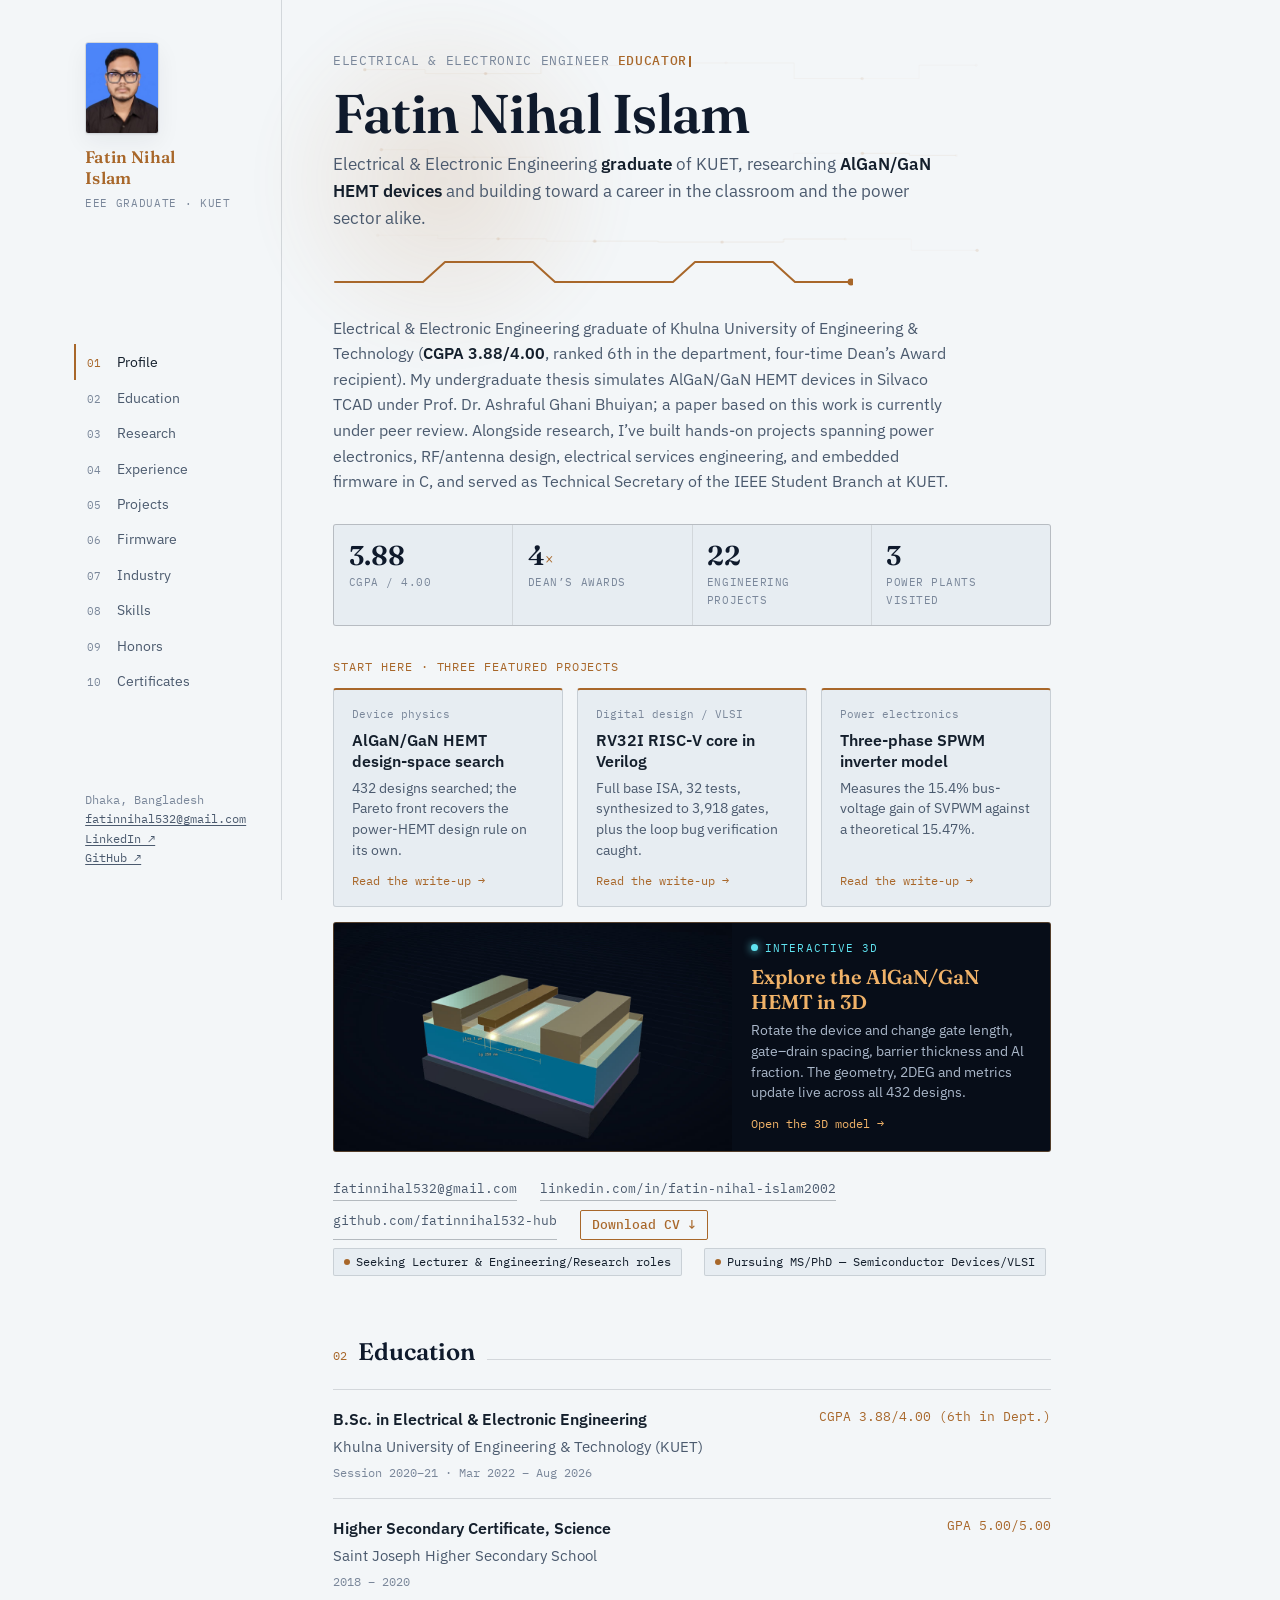
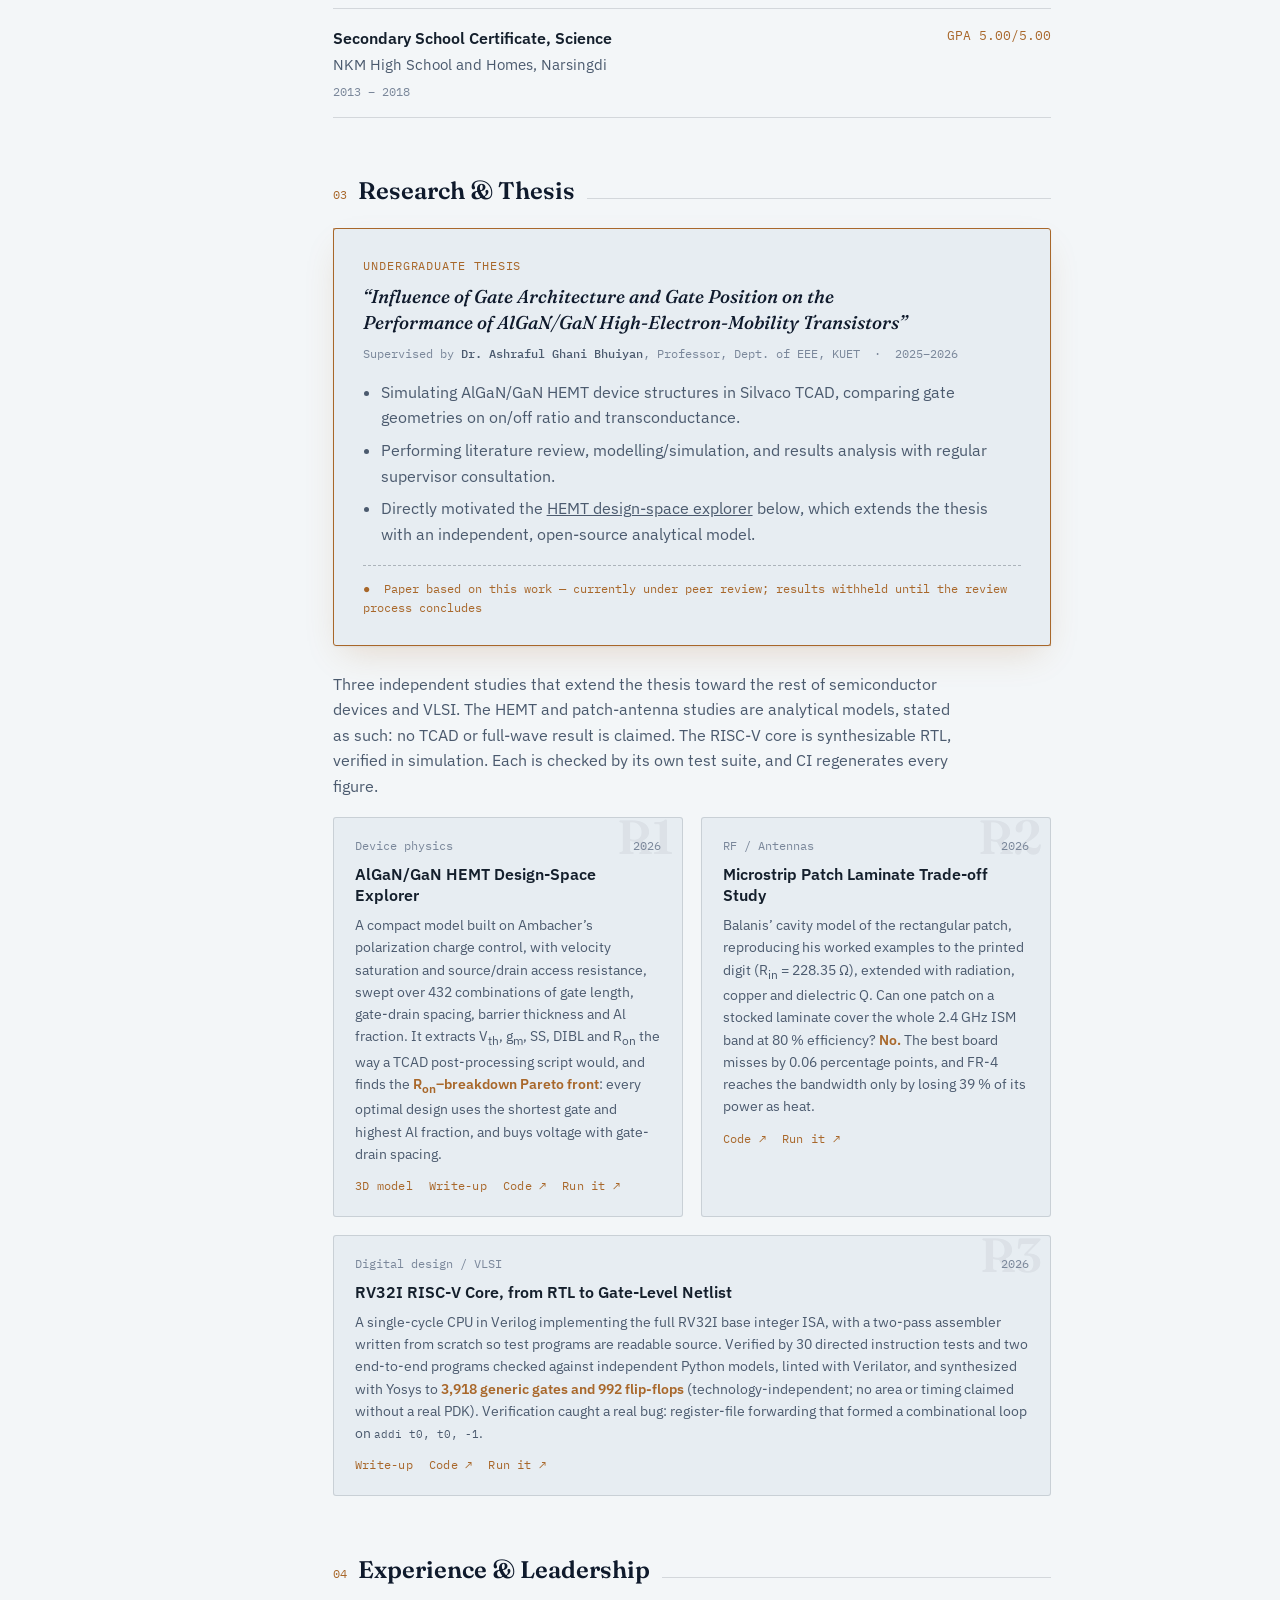
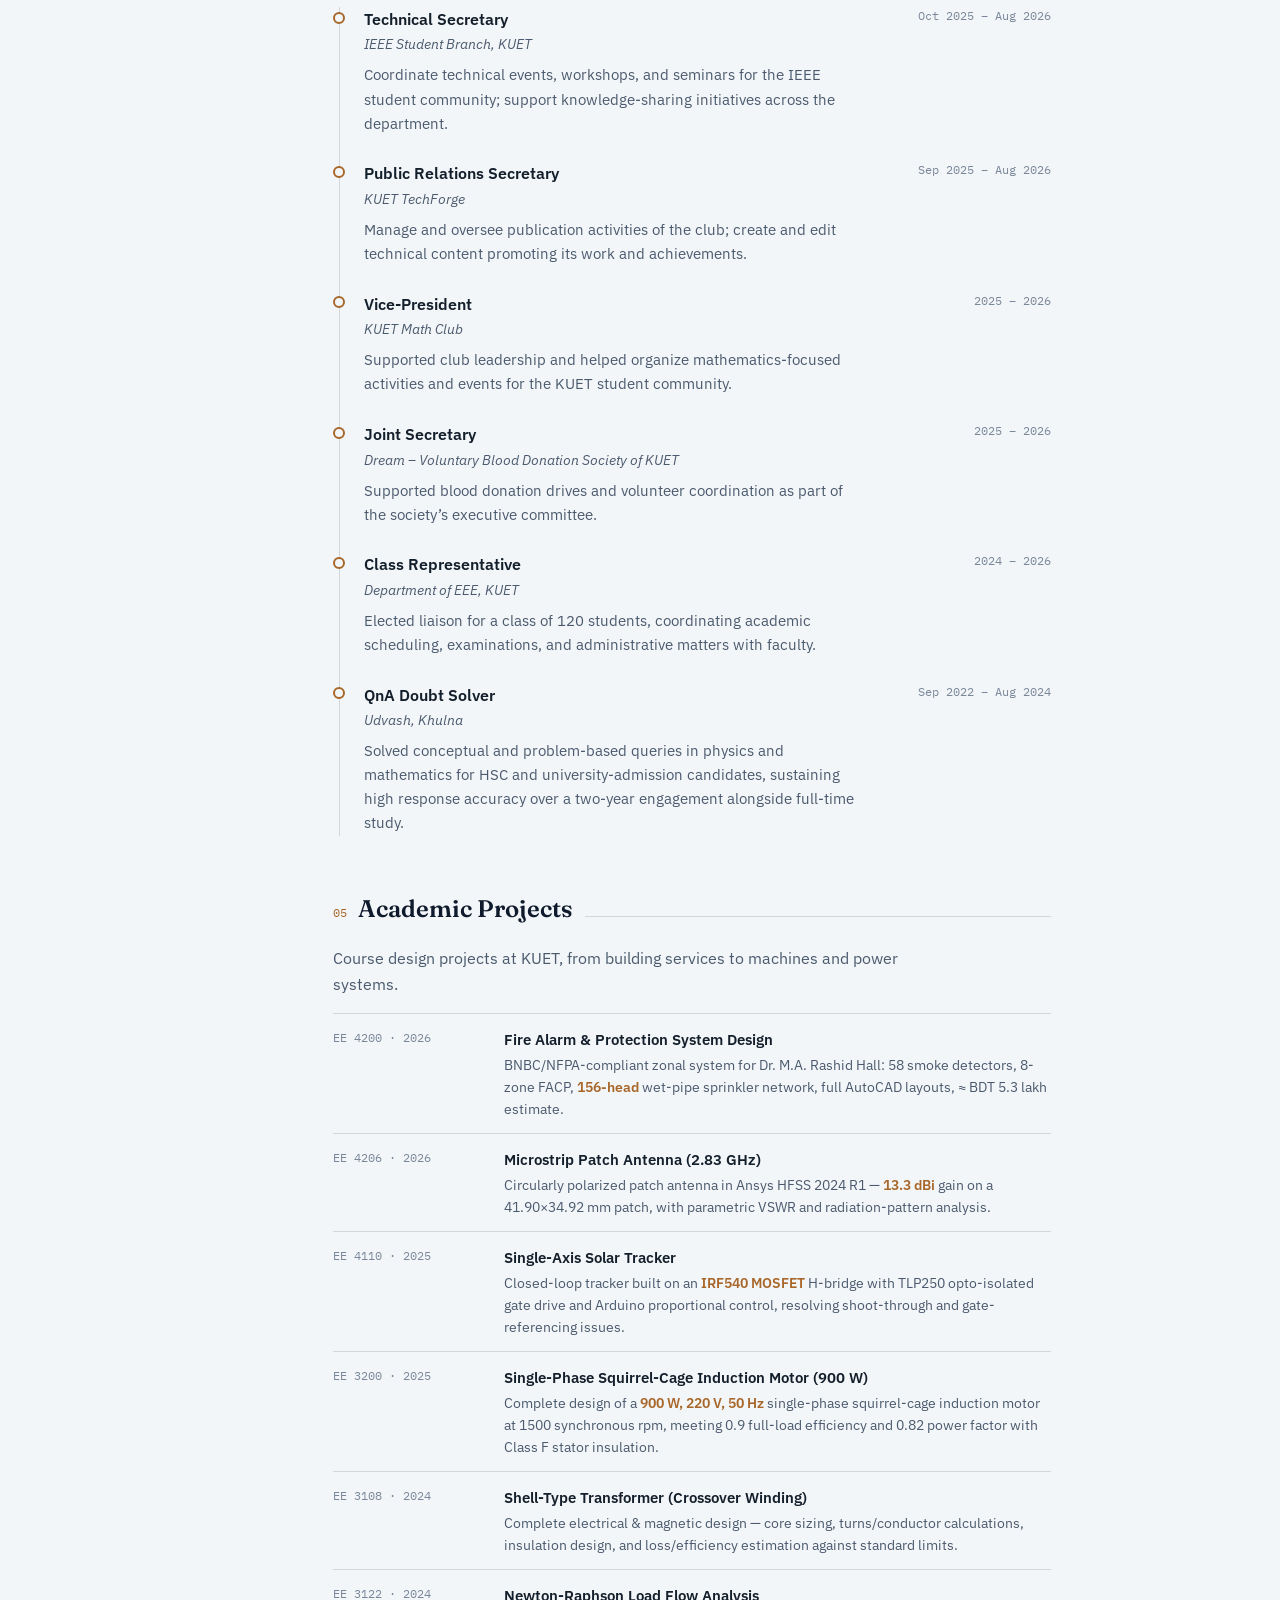
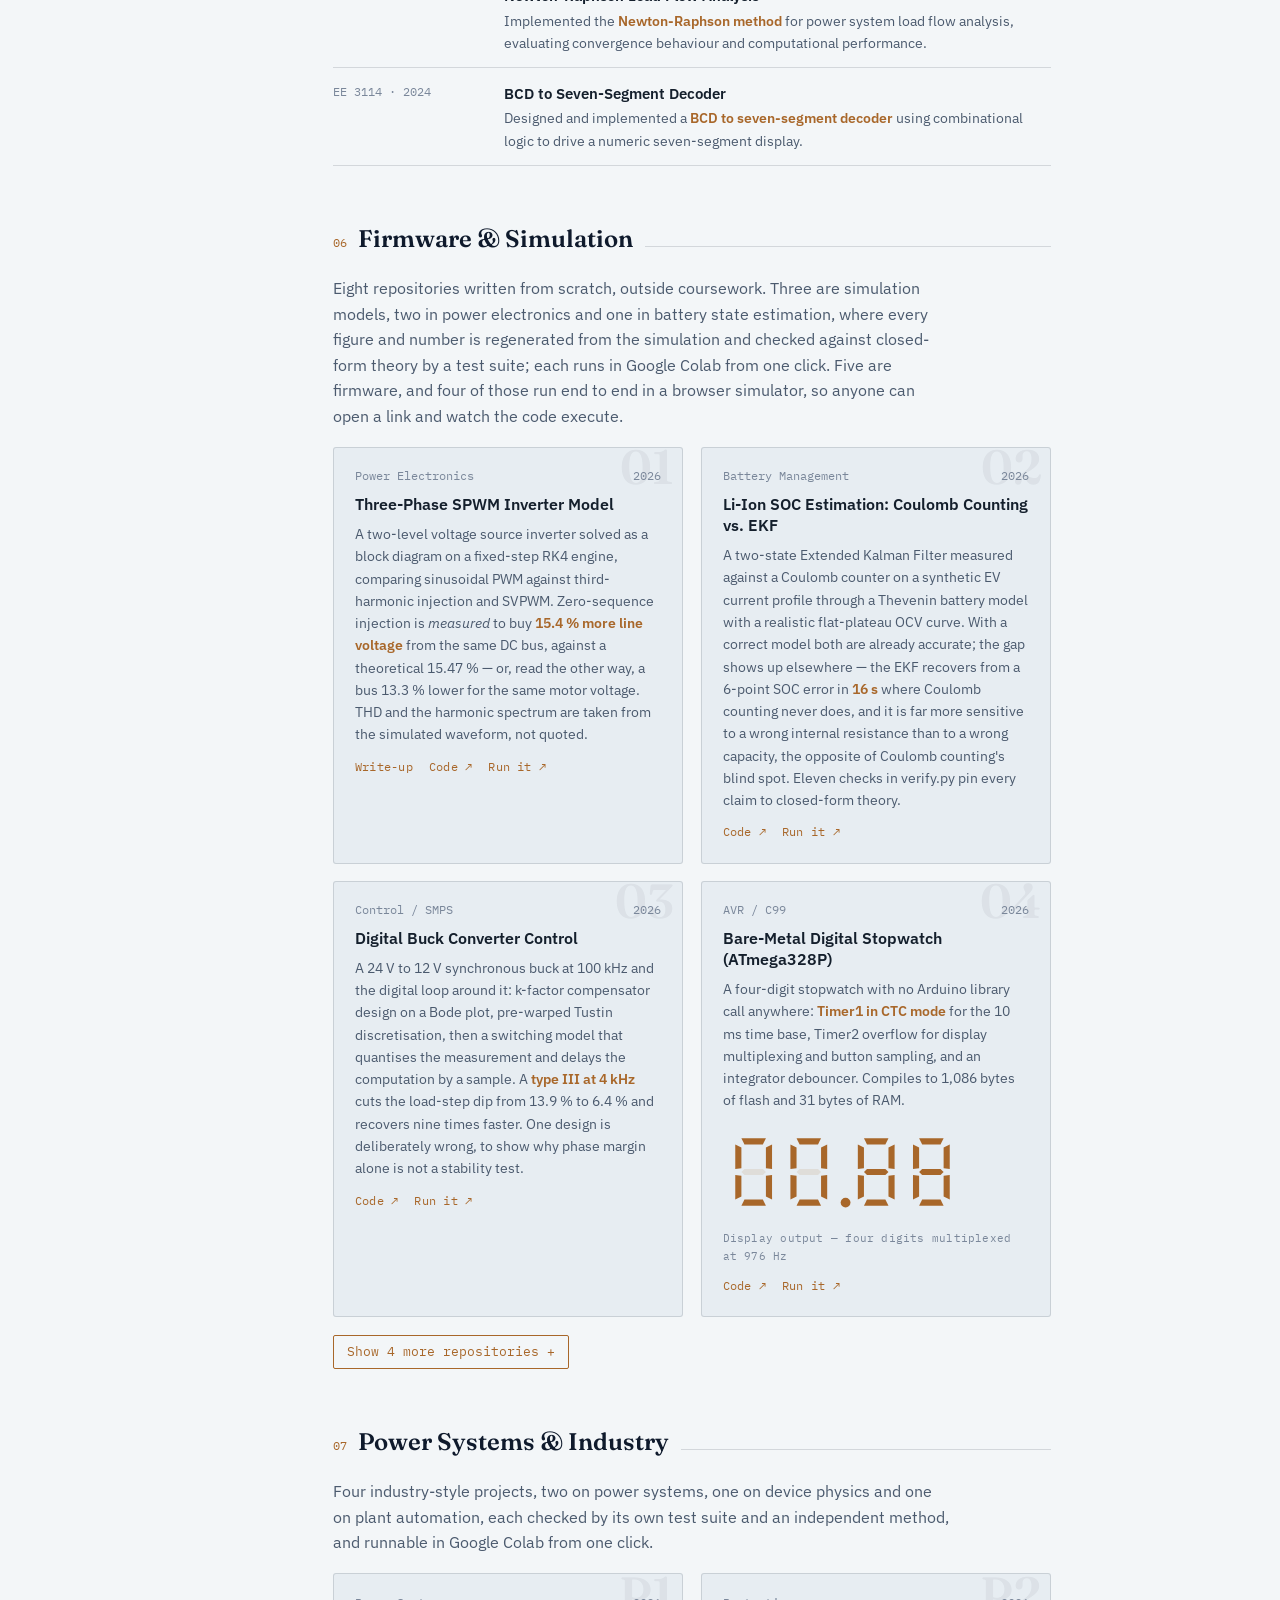
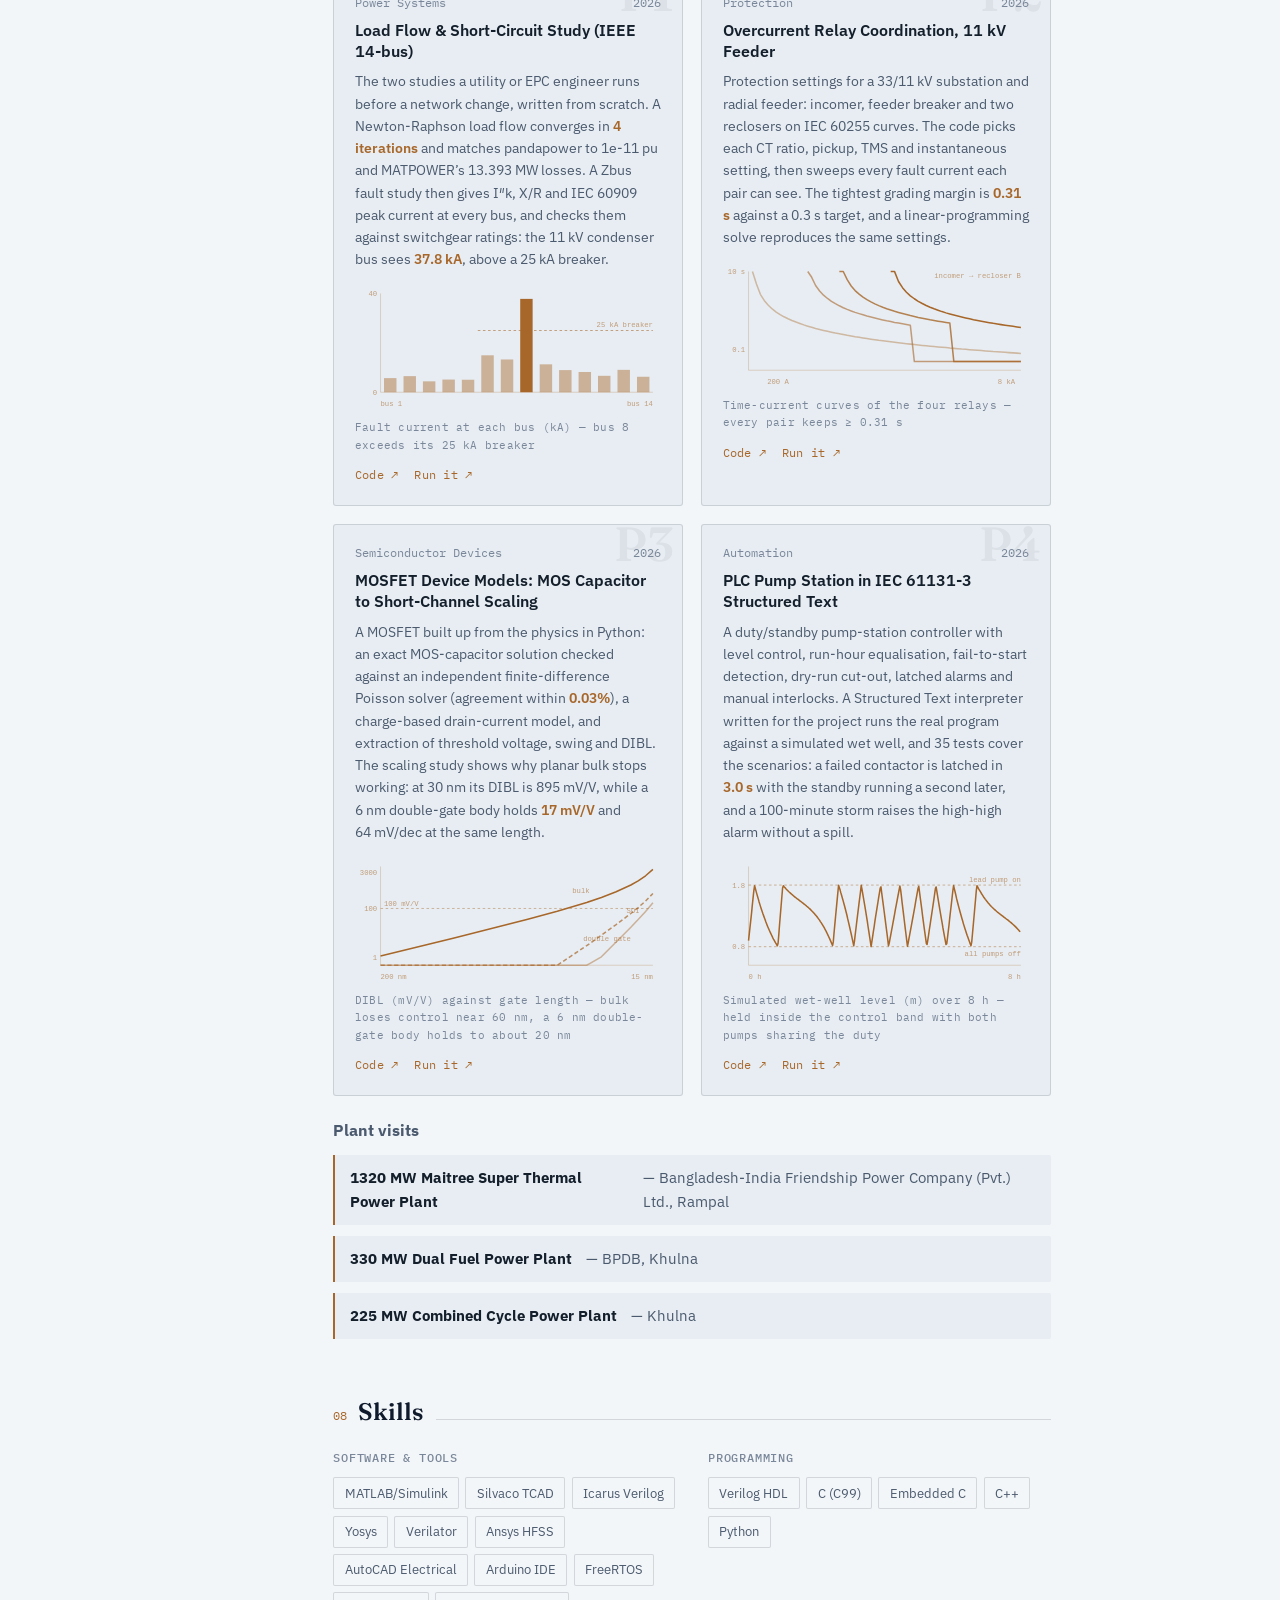
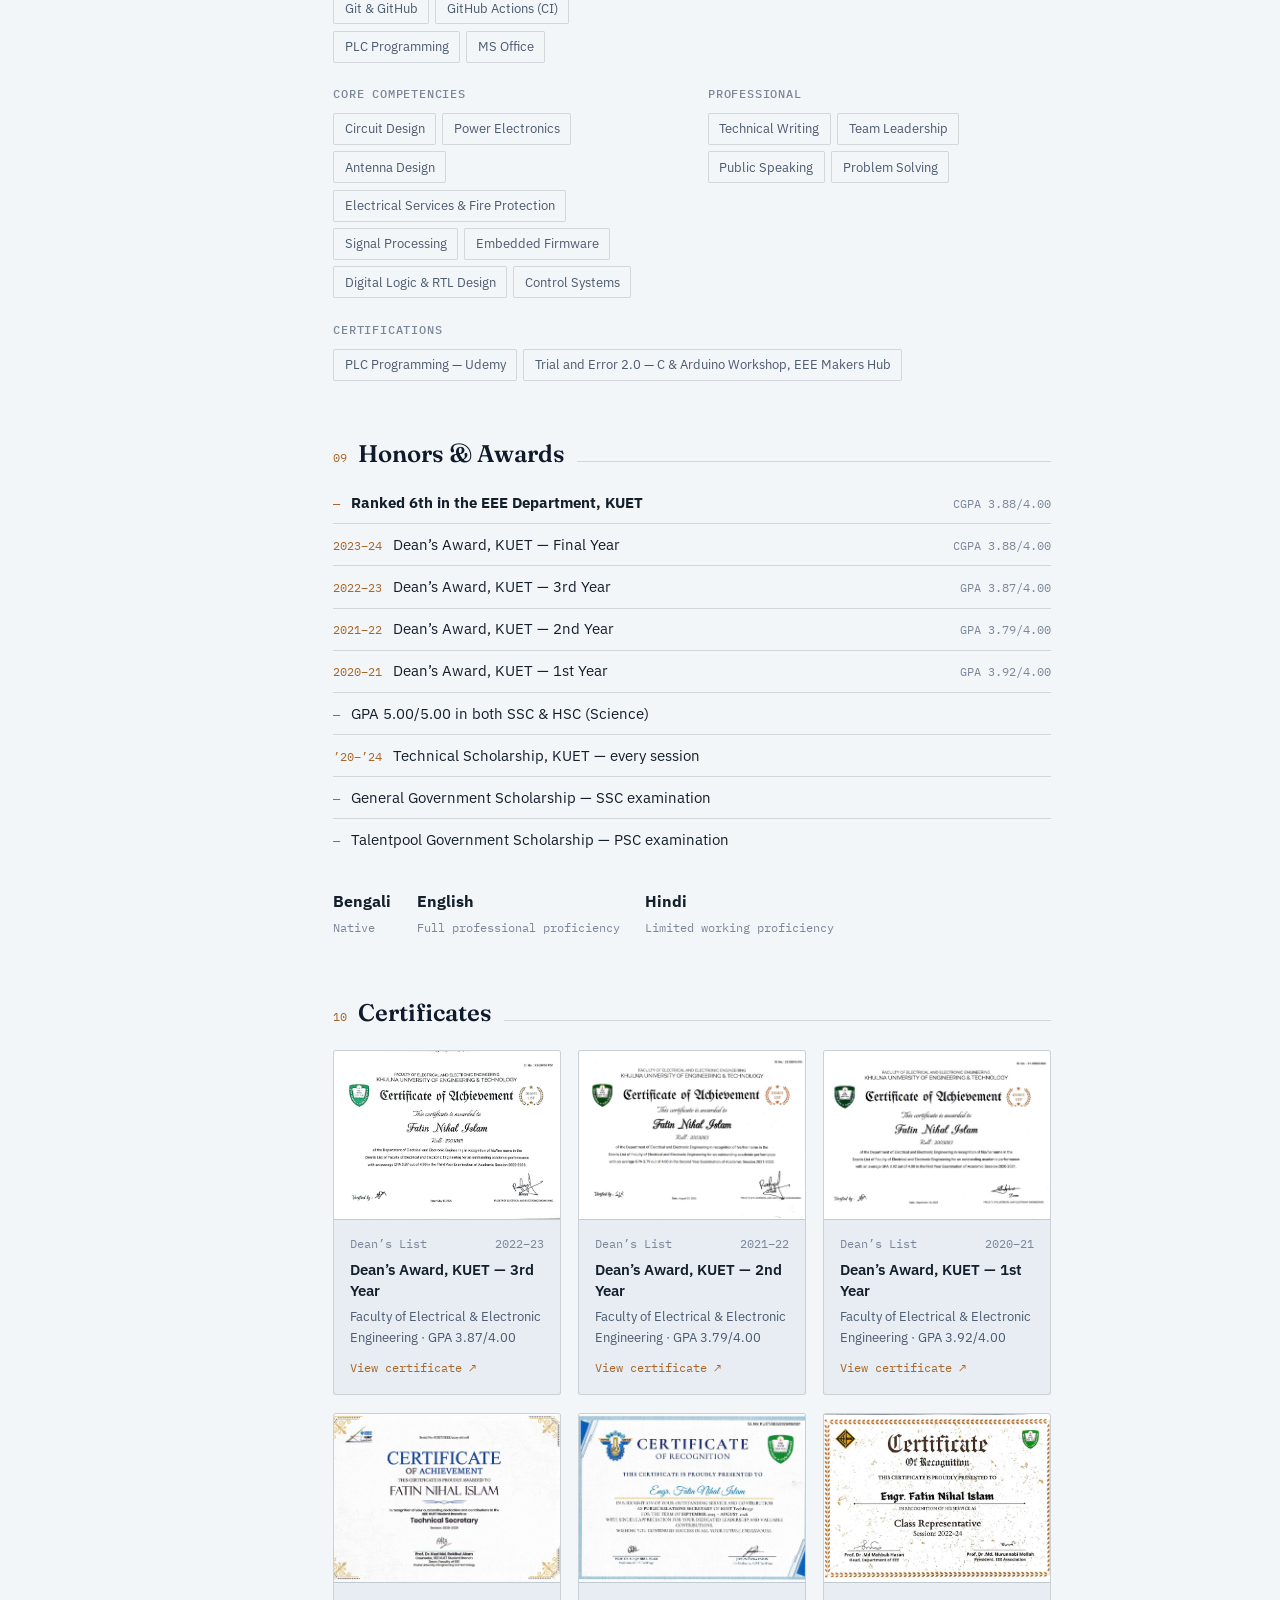
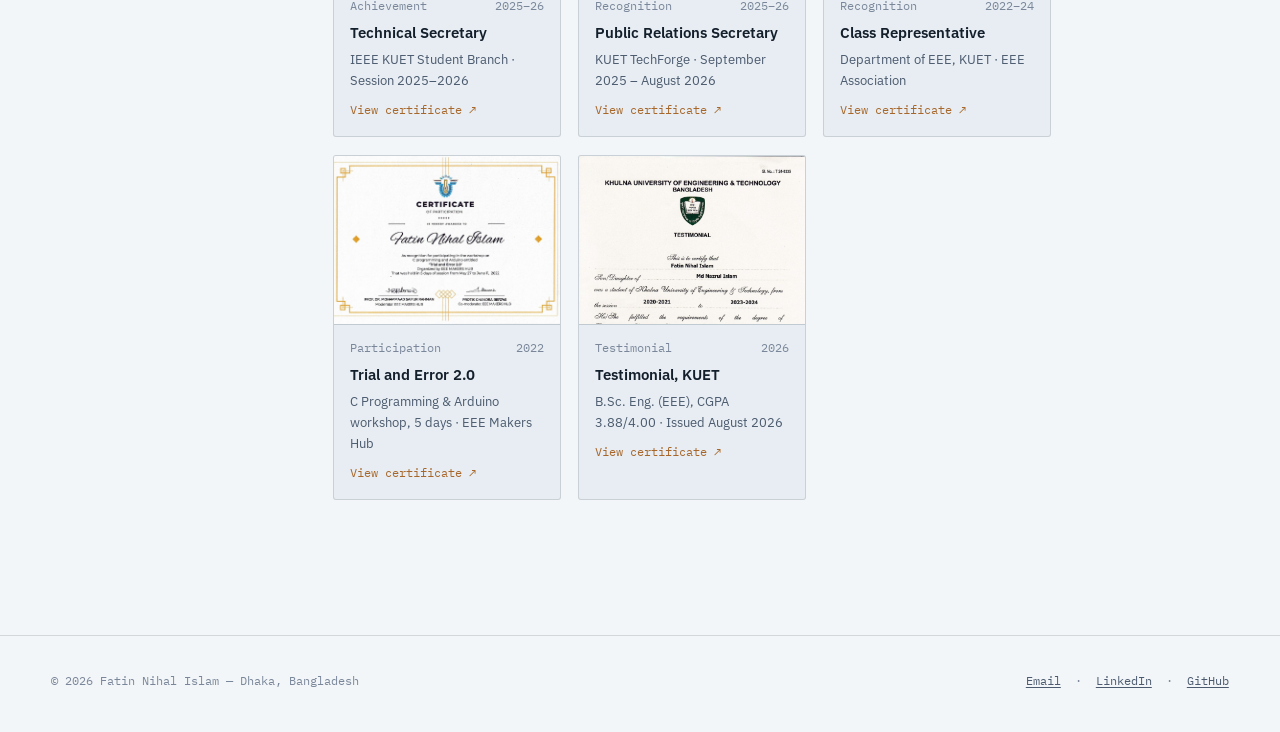
==== commit 48a82e58: "Add interactive 3D AlGaN/GaN HEMT model - hemt-3d.html: Three.js cross-section driven by the 432-des" ====
--- a/index.html
+++ b/index.html
@@ -306,6 +306,27 @@
   .feat-title{ font-weight:600; font-size:.98rem; line-height:1.35; color:var(--ink); }
   .feat-line{ font-size:.86rem; color:var(--ink-soft); line-height:1.5; }
   .feat-cta{ margin-top:auto; padding-top:.3rem; font-family:var(--font-mono); font-size:.76rem; color:var(--copper); }
+
+  /* 3D HEMT teaser */
+  .hemt3d{
+    display:grid; grid-template-columns:1.25fr 1fr; margin-top:.9rem; text-decoration:none; color:#EBEFF4;
+    background:#070d18; border:1px solid rgba(222,156,78,.35); border-radius:3px; overflow:hidden; position:relative;
+    transition:transform .15s ease, border-color .15s ease, box-shadow .25s ease;
+  }
+  .hemt3d:hover{ transform:translateY(-2px); border-color:#DE9C4E; box-shadow:0 16px 34px -16px rgba(222,156,78,.45); }
+  .hemt3d-media{ display:block; width:100%; height:100%; min-height:200px; object-fit:cover; background:#070d18; }
+  .hemt3d-copy{ display:flex; flex-direction:column; gap:.4rem; padding:1.1rem 1.2rem; justify-content:center;
+    background:linear-gradient(90deg, rgba(7,13,24,0) 0, #070d18 18%); }
+  .hemt3d-tag{ font-family:var(--font-mono); font-size:.68rem; letter-spacing:.1em; text-transform:uppercase; color:#5FE3F0; }
+  .hemt3d-dot{ display:inline-block; width:7px; height:7px; border-radius:50%; background:#5FE3F0; box-shadow:0 0 8px #5FE3F0; margin-right:.45rem; vertical-align:1px; }
+  .hemt3d-title{ font-family:var(--font-display); font-weight:600; font-size:1.25rem; line-height:1.25; color:#F0B268; }
+  .hemt3d-line{ font-size:.86rem; line-height:1.5; color:#AAB7C9; }
+  .hemt3d .feat-cta{ color:#F0B268; }
+  @media (max-width:700px){
+    .hemt3d{ grid-template-columns:1fr; }
+    .hemt3d-media{ min-height:0; aspect-ratio:2/1; }
+    .hemt3d-copy{ background:#070d18; }
+  }
 
   /* Compact academic list */
   .compact-list{ list-style:none; margin:0; padding:0; border-top:1px solid var(--line); }
@@ -597,6 +618,15 @@
             <span class="feat-cta">Read the write-up &rarr;</span>
           </a>
         </div>
+        <a class="hemt3d" href="hemt-3d.html">
+          <video class="hemt3d-media" src="assets/hemt-3d-loop.mp4" poster="assets/hemt-3d-poster.jpg" autoplay muted loop playsinline preload="metadata" aria-hidden="true"></video>
+          <span class="hemt3d-copy">
+            <span class="hemt3d-tag"><span class="hemt3d-dot"></span>Interactive 3D</span>
+            <span class="hemt3d-title">Explore the AlGaN/GaN HEMT in 3D</span>
+            <span class="hemt3d-line">Rotate the device and change gate length, gate&ndash;drain spacing, barrier thickness and Al fraction. The geometry, 2DEG and metrics update live across all 432 designs.</span>
+            <span class="feat-cta">Open the 3D model &rarr;</span>
+          </span>
+        </a>
       </div>
 
       <div class="hero-meta">
@@ -660,7 +690,7 @@
           <div class="code"><span>Device physics</span><span>2026</span></div>
           <h3>AlGaN/GaN HEMT Design-Space Explorer</h3>
           <p>A compact model built on Ambacher&rsquo;s polarization charge control, with velocity saturation and source/drain access resistance, swept over 432 combinations of gate length, gate-drain spacing, barrier thickness and Al fraction. It extracts V<sub>th</sub>, g<sub>m</sub>, SS, DIBL and R<sub>on</sub> the way a TCAD post-processing script would, and finds the <span class="spec">R<sub>on</sub>&ndash;breakdown Pareto front</span>: every optimal design uses the shortest gate and highest Al fraction, and buys voltage with gate-drain spacing.</p>
-          <div class="links"><a href="hemt-design-space.html">Write-up</a><a href="https://github.com/fatinnihal532-hub/algan-gan-hemt-dse" target="_blank" rel="noopener">Code &#8599;</a><a href="https://colab.research.google.com/github/fatinnihal532-hub/algan-gan-hemt-dse/blob/main/run_in_colab.ipynb" target="_blank" rel="noopener">Run it &#8599;</a></div>
+          <div class="links"><a href="hemt-3d.html">3D model</a><a href="hemt-design-space.html">Write-up</a><a href="https://github.com/fatinnihal532-hub/algan-gan-hemt-dse" target="_blank" rel="noopener">Code &#8599;</a><a href="https://colab.research.google.com/github/fatinnihal532-hub/algan-gan-hemt-dse/blob/main/run_in_colab.ipynb" target="_blank" rel="noopener">Run it &#8599;</a></div>
         </div>
 
         <div class="proj" data-index="R2">
@@ -1005,6 +1035,7 @@
   })();
 
   var reduceMotion = window.matchMedia && window.matchMedia('(prefers-reduced-motion: reduce)').matches;
+  if (reduceMotion) { var hv = document.querySelector('.hemt3d-media'); if (hv) { hv.removeAttribute('autoplay'); hv.pause(); } }
 
   // ---- Rotating role word ----
   (function(){
